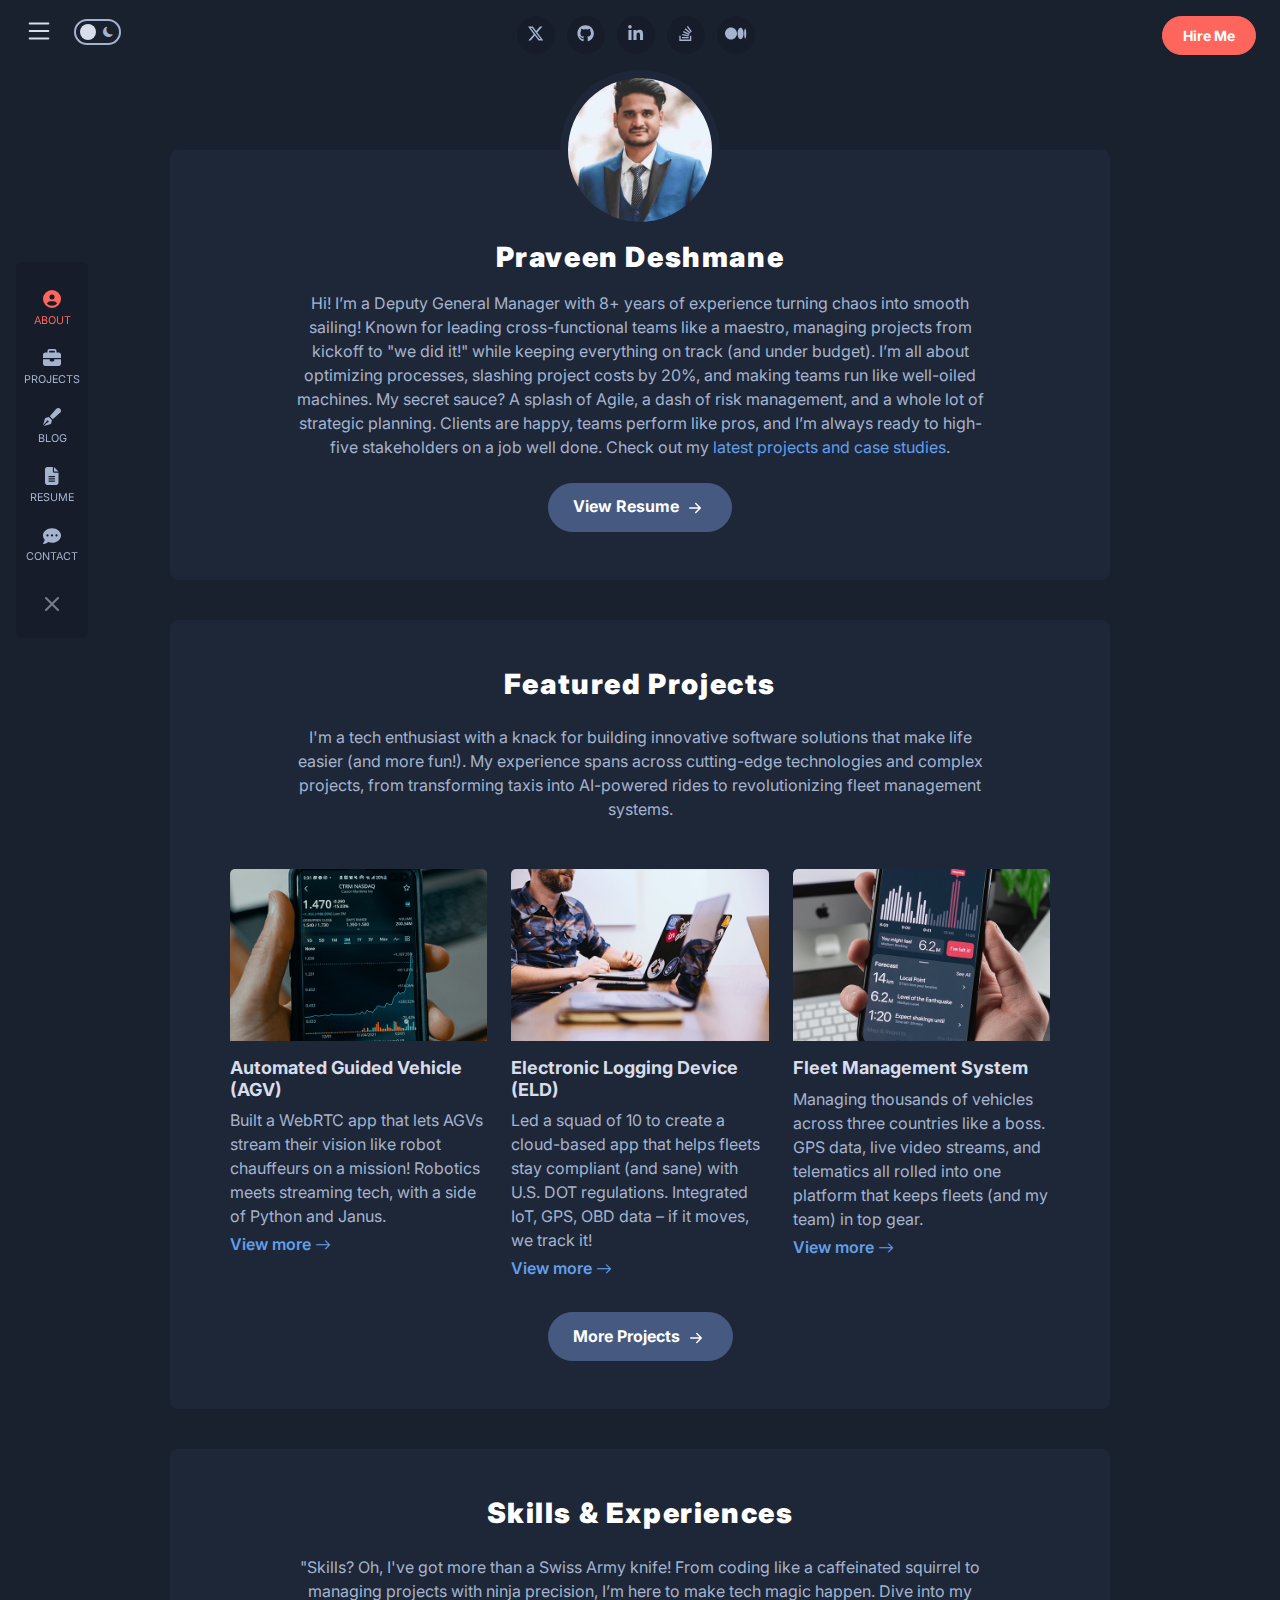
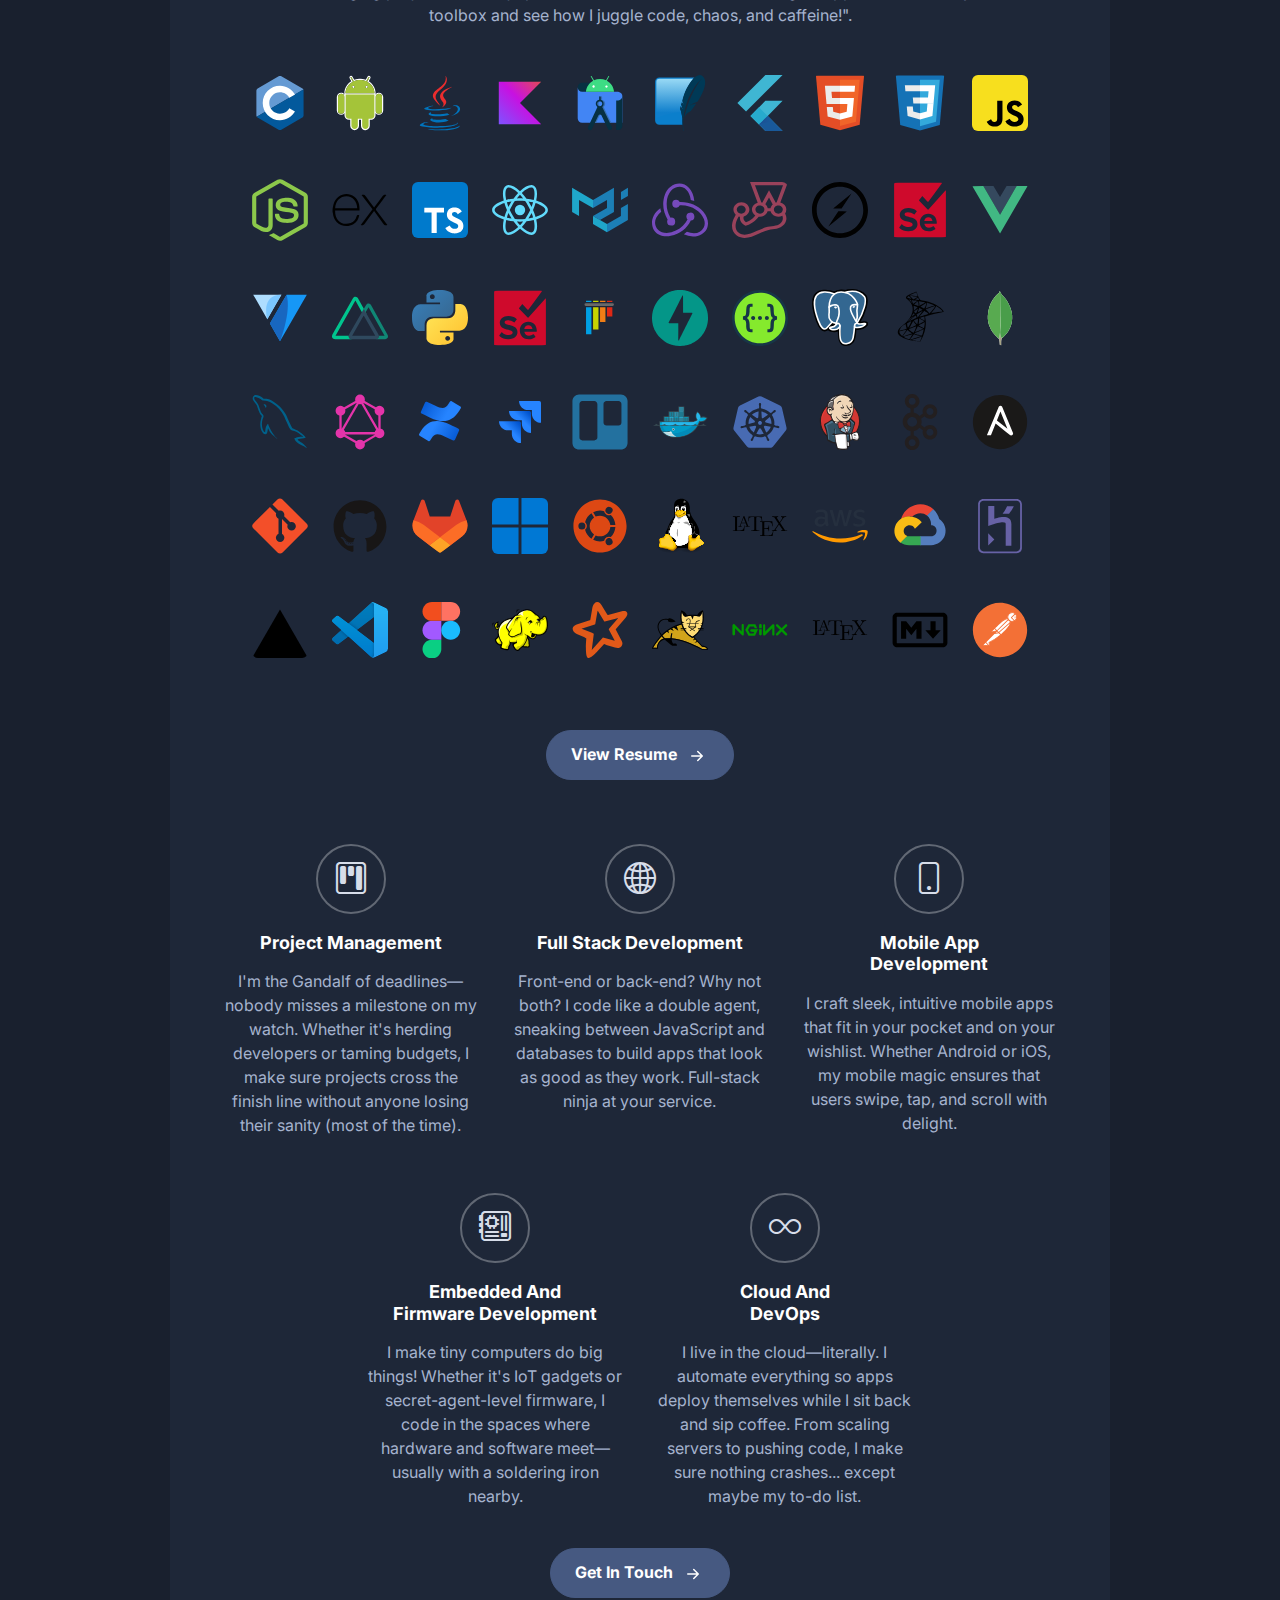
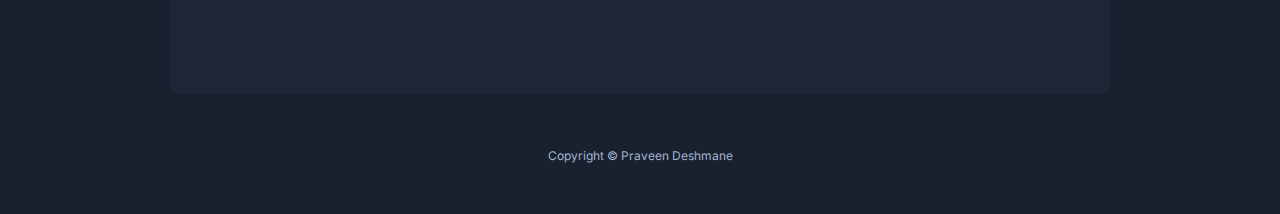
==== index.html @ 6f6c0b1a "Initial portfolio commit" ====
<!DOCTYPE html>
<html lang="en"> 
<head>
	<title>Profolio - Praveen Deshmane</title>
	
	<!-- Meta -->
	<meta charset="utf-8">
	<meta http-equiv="X-UA-Compatible" content="IE=edge">
	<meta name="viewport" content="width=device-width, initial-scale=1.0">
	<meta name="description" content="Profolio Praveen Deshmane">
	<meta name="author" content="Praveen Deshmane">    
	<link rel="shortcut icon" href="favicon.ico"> 
	
	<!-- Google Fonts -->	
	<link rel="preconnect" href="https://fonts.googleapis.com"><link rel="preconnect" href="https://fonts.gstatic.com" crossorigin>
	<link href="https://fonts.googleapis.com/css2?family=Inter:wght@300;400;500;600;700;800;900&display=swap" rel="stylesheet">
	
	<!-- Bootstrpa Icons -->
	<link rel="stylesheet" href="https://cdn.jsdelivr.net/npm/bootstrap-icons@1.10.3/font/bootstrap-icons.css">
	
	<!-- FontAwesome JS -->
    <script defer src="assets/fontawesome/js/all.js"></script>
    
    <!-- Plugin CSS -->
    <link rel="stylesheet" href="assets/plugins/tiny-slider/tiny-slider.css">

	<!-- Theme CSS -->  
	<link id="theme-style" rel="stylesheet" href="assets/css/theme-1.css">

</head> 


<body>
	
	<div class="container-fluid">

			<div class="side-panel position-relative">
				 
				<nav class="navbar">
			        <div aria-labelledby="offcanvasNavbarLabel" class="offcanvas offcanvas-start show d-flex" id="offcanvasNavbar" data-bs-scroll="true" data-bs-backdrop="false" tabindex="-1">
			            <div class="offcanvas-body d-flex align-items-center ">
			                <ul class="main-nav navbar-nav text-center">
				                
								<li class="nav-item">
									<a class="nav-link active d-flex flex-column" href="index.html"><span class="icon-holder"><i class="fa-solid fa-circle-user"></i></span><span class="nav-text">About</span></a>
								</li>
								<li class="nav-item">
									<a class="nav-link d-flex flex-column" href="projects.html"><span class="icon-holder"><i class="fa-solid fa-briefcase"></i></span><span class="nav-text">Projects</span></a>
								</li>
								<li class="nav-item">
									<a class="nav-link d-flex flex-column" href="blog-home.html"><span class="icon-holder"><i class="fa-solid fa-pen-fancy"></i></span><span class="nav-text">Blog</span></a>
								</li>
								<li class="nav-item">
									<a class="nav-link d-flex flex-column" href="resume.html"><span class="icon-holder"><i class="fa-solid fa-file-lines"></i></span><span class="nav-text">Resume</span></a>
								</li>
								<li class="nav-item">
									<a class="nav-link d-flex flex-column" href="contact.html"><span class="icon-holder"><i class="fa-solid fa-comment-dots"></i></span><span class="nav-text">Contact</a>
								</li>
								<li class="nav-item nav-item-close">
				                    <button aria-label="Close" class="btn-close" data-bs-dismiss="offcanvas" type="button"><i class="bi bi-x"></i></button>
				                </li>
							</ul>
			            </div>
			        </div>
				  
				</nav>
			</div><!--//side-panel-->
			
			<div class="main-content-wrapper">
				<div class="container-fluid">
					<div class="top-bar text-center position-relative">
						<div class="top-bar-inner">
							
							<a class="menu-toggler" data-bs-toggle="offcanvas" href="#offcanvasNavbar" role="button" aria-controls="offcanvasNavbar">
								 <svg xmlns="http://www.w3.org/2000/svg" width="30" height="30" fill="currentColor" class="bi bi-list" viewBox="0 0 16 16">
								  <path fill-rule="evenodd" d="M2.5 12a.5.5 0 0 1 .5-.5h10a.5.5 0 0 1 0 1H3a.5.5 0 0 1-.5-.5zm0-4a.5.5 0 0 1 .5-.5h10a.5.5 0 0 1 0 1H3a.5.5 0 0 1-.5-.5zm0-4a.5.5 0 0 1 .5-.5h10a.5.5 0 0 1 0 1H3a.5.5 0 0 1-.5-.5z"/>
								</svg>
					        </a>
					        
					        <div class="mode-toggle text-center">
							    
							    <input class="toggle" id="darkmode" type="checkbox">
							    <label class="toggle-btn mx-auto mb-0" for="darkmode">
							        <span class="day-icon toggle-icon"> <i class="bi bi-sun-fill"></i></span>
							        <span class="night-icon toggle-icon"><i class="bi bi-moon-fill"></i></span>
							        
							    </label>
							    
							</div><!--//mode-toggle-->
							
							<a class="btn btn-primary top-bar-cta" href="contact.html">Hire Me</a>
					
							<ul class="social-list list-inline mx-auto d-none d-lg-block">
								<li class="list-inline-item me-0 me-md-1 me-lg-2"><a href="#"><i class="fa-brands fa-x-twitter fa-fw"></i></a></li>
								<li class="list-inline-item me-0 me-md-1 me-lg-2"><a href="https://github.com/praveendeshmane"><i class="fa-brands fa-github fa-fw"></i></a></li>

								
								<li class="list-inline-item me-0 me-md-1 me-lg-2"><a href="https://github.com/praveendeshmane"><i class="fa-brands fa-linkedin-in fa-fw"></i></a></li>
								

								<li class="list-inline-item me-0 me-md-1 me-lg-2"><a href="https://stackoverflow.com/users/1564677/praveen-deshmane"><i class="fa-brands fa-stack-overflow fa-fw"></i></a></li>
								

								<li class="list-inline-item me-0 me-md-1 me-lg-2"><a href="https://medium.com/@PraveenDeshmane"><i class="fa-brands fa-medium fa-fw"></i></a></li>				

							</ul><!--//social-list-->
							
						</div><!--//top-bar-inner-->
						
					</div><!--//top-bar-->
			
					<section class="page-intro-section section has-profile-image mx-auto">
					
						<div class="profile-holder text-center">
							<img class="profile-pic rounded-circle" src="assets/images/profile.png" alt="image">
						</div><!--//profile-holder-->
						<div class="intro-holder">
							<h2 class="intro-name text-center mb-3">Praveen Deshmane</h2>
							<div class="profile-intro text-md-center limit-max-width mx-auto">
							    <p>
									Hi! I’m a Deputy General Manager with 8+ years of experience turning chaos into smooth sailing! Known for leading cross-functional teams like a maestro, managing projects from kickoff to "we did it!" while keeping everything on track (and under budget). I’m all about optimizing processes, slashing project costs by 20%, and making teams run like well-oiled machines. My secret sauce? A splash of Agile, a dash of risk management, and a whole lot of strategic planning. Clients are happy, teams perform like pros, and I’m always ready to high-five stakeholders on a job well done.
									Check out my <a href="projects.html">latest projects and case studies</a>.
								</p>   
							</div>
						</div><!--//intro-holder-->
						
						<div class="section-cta text-center mt-4">
							<a class="btn btn-secondary theme-btn-cta" href="resume.html">View Resume<svg xmlns="http://www.w3.org/2000/svg" width="24" height="24" fill="currentColor" class="bi bi-arrow-right-short" viewBox="0 0 16 16">
  <path fill-rule="evenodd" d="M4 8a.5.5 0 0 1 .5-.5h5.793L8.146 5.354a.5.5 0 1 1 .708-.708l3 3a.5.5 0 0 1 0 .708l-3 3a.5.5 0 0 1-.708-.708L10.293 8.5H4.5A.5.5 0 0 1 4 8z"/>
</svg></a>
						</div><!--//section-cta-->
						
					</section><!--//page-intro-section-->
					
					<section class="featured-projects-section section mx-auto">
						<h3 class="section-heading mb-4">Featured Projects</h3>
						<div class="section-intro mb-5 limit-max-width mx-auto text-md-center">I'm a tech enthusiast with a knack for building innovative software solutions that make life easier (and more fun!). My experience spans across cutting-edge technologies and complex projects, from transforming taxis into AI-powered rides to revolutionizing fleet management systems.</div>
						<div class="featured-project-list container">
						    <div class="row justify-content-center gy-4">
							    <div class="col-12 col-md-6 col-lg-4">
								    <div class="card">
									    <img src="assets/images/projects/project-thumb-1.png" class="card-img-top" alt="image">
									    <div class="card-body px-0">
										    <h5 class="card-title"><a href="case-study.html">Automated Guided Vehicle (AGV)</a></h5>
									        <p class="card-text mb-1">Built a WebRTC app that lets AGVs stream their vision like robot chauffeurs on a mission! Robotics meets streaming tech, with a side of Python and Janus.</p>
									        <div><a class="card-link more-link" href="case-study.html">View more <span class="link-arrow"><i class="bi bi-arrow-right"></i></span></a></div>
									    </div>
									</div><!--//card-->
							    </div><!--//col-->
							    <div class="col-12 col-md-6 col-lg-4">
								    <div class="card">
									    <img src="assets/images/projects/project-thumb-6.png" class="card-img-top" alt="image">
									    <div class="card-body px-0">
										    <h5 class="card-title"><a href="case-study.html">Electronic Logging Device (ELD)</a></h5>
									        <p class="card-text mb-1">Led a squad of 10 to create a cloud-based app that helps fleets stay compliant (and sane) with U.S. DOT regulations. Integrated IoT, GPS, OBD data – if it moves, we track it!</p>
									        <div><a class="card-link more-link" href="case-study.html">View more <span class="link-arrow"><i class="bi bi-arrow-right"></i></span></a></div>
									    </div>
									</div><!--//card-->
							    </div><!--//col-->
							    <div class="col-12 col-md-6 col-lg-4">
								    <div class="card">
									    <img src="assets/images/projects/project-thumb-4.png" class="card-img-top" alt="image">
									    <div class="card-body px-0">
										    <h5 class="card-title"><a href="case-study.html">Fleet Management System</a></h5>
									        <p class="card-text mb-1">Managing thousands of vehicles across three countries like a boss. GPS data, live video streams, and telematics all rolled into one platform that keeps fleets (and my team) in top gear.</p>
									        <div><a class="card-link more-link" href="case-study.html">View more <span class="link-arrow"><i class="bi bi-arrow-right"></i></span></a></div>
 
									    </div>
									</div><!--//card-->
							    </div><!--//col-->
							    
						    </div><!--//row-->
						    <div class="section-cta text-center mt-3">
								<a class="btn btn-secondary theme-btn-cta" href="projects.html">More Projects<svg xmlns="http://www.w3.org/2000/svg" width="24" height="24" fill="currentColor" class="bi bi-arrow-right-short" viewBox="0 0 16 16">
	  <path fill-rule="evenodd" d="M4 8a.5.5 0 0 1 .5-.5h5.793L8.146 5.354a.5.5 0 1 1 .708-.708l3 3a.5.5 0 0 1 0 .708l-3 3a.5.5 0 0 1-.708-.708L10.293 8.5H4.5A.5.5 0 0 1 4 8z"/>
	</svg></a>
							</div><!--//section-cta-->
						</div><!--//project-list-->
							
					</section><!--//projects-section-->
					
				<!--	<section class="testimonials-section section py-5 mx-auto">
						<div class="container">
							<h3 class="mb-4 text-center section-heading">Clients I Worked With</h3>
							
							<div class="client-logo-list row d-flex justify-content-center align-items-stretch py-4 gx-2 gx-lg-3">
							    <div class="logo-item col-4 col-md-3 col-lg-auto mb-3"><div class="logo-holder"><img class="logo-image" src="assets/images/clients/client-logo-1.svg"></div></div>
							    <div class="logo-item col-4 col-md-3 col-lg-auto mb-3"><div class="logo-holder"><img class="logo-image" src="assets/images/clients/client-logo-2.svg"></div></div>
							    <div class="logo-item col-4 col-md-3 col-lg-auto mb-3"><div class="logo-holder"><img class="logo-image" src="assets/images/clients/client-logo-3.svg"></div></div>
							    <div class="logo-item col-4 col-md-3 col-lg-auto mb-3"><div class="logo-holder"><img class="logo-image" src="assets/images/clients/client-logo-4.svg"></div></div>
							    <div class="logo-item col-4 col-md-3 col-lg-auto mb-3"><div class="logo-holder"><img class="logo-image" src="assets/images/clients/client-logo-5.svg"></div></div>
							    <div class="logo-item col-4 col-md-3 col-lg-auto mb-3"><div class="logo-holder"><img class="logo-image" src="assets/images/clients/client-logo-6.svg"></div></div>
							    <div class="logo-item col-4 col-md-3 col-lg-auto mb-3"><div class="logo-holder"><img class="logo-image" src="assets/images/clients/client-logo-7.svg"></div></div>
							    <div class="logo-item col-4 col-md-3 col-lg-auto mb-3"><div class="logo-holder"><img class="logo-image" src="assets/images/clients/client-logo-8.svg"></div></div>
							    <div class="logo-item col-4 col-md-3 col-lg-auto mb-3"><div class="logo-holder"><img class="logo-image" src="assets/images/clients/client-logo-9.svg"></div></div>
							    <div class="logo-item col-4 col-md-3 col-lg-auto mb-3"><div class="logo-holder"><img class="logo-image" src="assets/images/clients/client-logo-10.svg"></div></div>
							</div>

							<div class="slider-container text-center px-md-4 px-lg-5">
								
								<div class="testimonials-slider tiny-slider">
									<div class="item">
										<div class="item-inner position-relative">    
											<div class="quote-holder">
												<i class="quote-icon fa-solid fa-quote-left"></i>
												<i class="quote-icon fa-solid fa-quote-right"></i>
												<blockquote class="quote-content px-3 px-lg-5 mb-3 text-start">
													You can list client testimonials here. Lorem ipsum dolor sit amet, consectetur adipiscing elit. Donec at erat vel quam cursus sagittis. <span class="quote-highlight">Highlighted text example etiam volutpat ornare quam</span> at cursus mi tristique sit amet.
												</blockquote>
											</div><!--//quote-holder-->
										<!--<div class="source-holder ps-3 ps-lg-5 text-start">
												<div class="source-meta">
													<div class="name">Sam Doe, Lead Developer at Stripe</div>
													
												</div>
											</div><!--//source-holder-->
										</div><!--//item-inner-->
									</div><!--//item-->
									<!--<div class="item">
										<div class="item-inner">    
											<div class="quote-holder">
												<i class="quote-icon fa-solid fa-quote-left"></i>
												<i class="quote-icon fa-solid fa-quote-right"></i>
												<blockquote class="quote-content px-3 px-lg-5 mb-3 text-start">
													<i class="quote-icon fa-solid fa-quote-left"></i>
													Lorem ipsum dolor sit amet, consectetur adipiscing elit. Donec at erat vel quam cursus sagittis.  <span class="quote-highlight">Lorem ipsum dolor sit amet, consectetur adipiscing elit</span>. In egestas est at lorem lacinia malesuada vel at arcu. 
												</blockquote>
											</div><!--//quote-holder-->
											<!--<div class="source-holder ps-3 ps-lg-5 text-start">
												<div class="source-meta">
													<div class="name">Sarah Doe, Project Manager at Revlout</div>
												</div>
											</div><!--//source-holder-->
										<!--</div><!--//item-inner-->
									<!--</div><!--//item-->
									<!--<div class="item">
										<div class="item-inner">    
											<div class="quote-holder text-start text-md-center">
												<i class="quote-icon fa-solid fa-quote-left"></i>
												<i class="quote-icon fa-solid fa-quote-right"></i>
												<blockquote class="quote-content px-3 px-lg-5 mb-3 text-start">
													<i class="quote-icon fa-solid fa-quote-left"></i>
													Excellent lorem ipsum dolor sit amet, consectetur adipiscing elit. Donec at erat vel quam cursus sagittis. Curabitur vestibulum mollis leo, sed ultricies felis egestas ac. <span class="quote-highlight">Etiam volutpat ornare quam</span>.
												</blockquote>
											</div><!--//quote-holder-->
											<!--<div class="source-holder ps-3 ps-lg-5 text-start">
												<div class="source-meta">
													<div class="name">James Doe, Tech Lead at Coinbase</div>
												</div>
											</div><!--//source-holder-->
										<!--</div><!--//item-inner-->
									<!--</div><!--//item-->
								
								<!--</div><!--//testimonials-slider-->
								<!--<div class="slider-custom-controls d-none d-md-block">
									<div class="prev" data-controls="prev">
										<i class="fas fa-chevron-left"></i>
									</div>
									<div class="next" data-controls="next">
										<i class="fas fa-chevron-right"></i>         
									</div>
								</div><!--//slider-custom-controls-->
							<!--</div><!--//slider-container-->
							
							<!--<div class="section-cta text-center mt-5">
								<a class="btn btn-secondary theme-btn-cta" href="contact.html">Get In Touch <svg xmlns="http://www.w3.org/2000/svg" width="24" height="24" fill="currentColor" class="bi bi-arrow-right-short" viewBox="0 0 16 16">
	  <path fill-rule="evenodd" d="M4 8a.5.5 0 0 1 .5-.5h5.793L8.146 5.354a.5.5 0 1 1 .708-.708l3 3a.5.5 0 0 1 0 .708l-3 3a.5.5 0 0 1-.708-.708L10.293 8.5H4.5A.5.5 0 0 1 4 8z"/>
	</svg></a>
							</div><!--//section-cta-->
						<!--</div><!--//container-->
					<!--</section><!--//testiomonials-section--> 
					
					<section class="skills-section section mx-auto mb-0">
						<h3 class="section-heading mb-4">Skills &amp; Experiences</h3>
						<div class="section-intro mb-5 limit-max-width text-md-center">
							"Skills? Oh, I've got more than a Swiss Army knife! From coding like a caffeinated squirrel to managing projects with ninja precision, I’m here to make tech magic happen. Dive into my toolbox and see how I juggle code, chaos, and caffeine!".</a>
						</div><!--//section-intro-->
						<div class="row tech-list justify-content-center align-items-center">
							<div class="icon-item col-4 col-md-3 col-lg-2 mb-3 mb-lg-5"><img class="rounded" src="assets/images/tech-icons/c.svg" alt=""></div>
						
							<div class="icon-item col-4 col-md-3 col-lg-2 mb-3 mb-lg-5"><img class="rounded" src="assets/images/tech-icons/android.svg" alt=""></div>
							<div class="icon-item col-4 col-md-3 col-lg-2 mb-3 mb-lg-5"><img class="rounded" src="assets/images/tech-icons/java.svg" alt=""></div>
							<div class="icon-item col-4 col-md-3 col-lg-2 mb-3 mb-lg-5"><img class="rounded" src="assets/images/tech-icons/kotlin.svg" alt=""></div>
						
							<div class="icon-item col-4 col-md-3 col-lg-2 mb-3 mb-lg-5"><img class="rounded" src="assets/images/tech-icons/android_studio.svg" alt=""></div>
							<div class="icon-item col-4 col-md-3 col-lg-2 mb-3 mb-lg-5"><img class="rounded" src="assets/images/tech-icons/sqlite.svg" alt=""></div>
							<div class="icon-item col-4 col-md-3 col-lg-2 mb-3 mb-lg-5"><img class="rounded" src="assets/images/tech-icons/flutter.svg" alt=""></div>
							
							<div class="icon-item col-4 col-md-3 col-lg-2 mb-3 mb-lg-5"><img class="rounded" src="assets/images/tech-icons/html5.svg" alt=""></div>
							<div class="icon-item col-4 col-md-3 col-lg-2 mb-3 mb-lg-5"><img class="rounded" src="assets/images/tech-icons/css3.svg" alt=""></div>
							<div class="icon-item col-4 col-md-3 col-lg-2 mb-3 mb-lg-5"><img class="rounded" src="assets/images/tech-icons/javascript.svg" alt=""></div>
							<div class="icon-item col-4 col-md-3 col-lg-2 mb-3 mb-lg-5"><img class="rounded" src="assets/images/tech-icons/nodejs.svg" alt=""></div>
							<div class="icon-item col-4 col-md-3 col-lg-2 mb-3 mb-lg-5"><img class="rounded" src="assets/images/tech-icons/express.svg" alt=""></div>
						
							<div class="icon-item col-4 col-md-3 col-lg-2 mb-3 mb-lg-5"><img class="rounded" src="assets/images/tech-icons/typescript.svg" alt=""></div>
							<div class="icon-item col-4 col-md-3 col-lg-2 mb-3 mb-lg-5"><img class="rounded" src="assets/images/tech-icons/react.svg" alt=""></div>
							<div class="icon-item col-4 col-md-3 col-lg-2 mb-3 mb-lg-5"><img class="rounded" src="assets/images/tech-icons/mui.svg" alt=""></div>
							<div class="icon-item col-4 col-md-3 col-lg-2 mb-3 mb-lg-5"><img class="rounded" src="assets/images/tech-icons/redux.svg" alt=""></div>
							<div class="icon-item col-4 col-md-3 col-lg-2 mb-3 mb-lg-5"><img class="rounded" src="assets/images/tech-icons/jest.svg" alt=""></div>
							<div class="icon-item col-4 col-md-3 col-lg-2 mb-3 mb-lg-5"><img class="rounded" src="assets/images/tech-icons/socket.io.svg" alt=""></div>
							<div class="icon-item col-4 col-md-3 col-lg-2 mb-3 mb-lg-5"><img class="rounded" src="assets/images/tech-icons/selenium.svg" alt=""></div>
						
							<div class="icon-item col-4 col-md-3 col-lg-2 mb-3 mb-lg-5"><img class="rounded" src="assets/images/tech-icons/vue.svg" alt=""></div>
							<div class="icon-item col-4 col-md-3 col-lg-2 mb-3 mb-lg-5"><img class="rounded" src="assets/images/tech-icons/veutify.svg" alt=""></div>
							<div class="icon-item col-4 col-md-3 col-lg-2 mb-3 mb-lg-5"><img class="rounded" src="assets/images/tech-icons/nuxtjs.svg" alt=""></div>

							<!-- <div class="clearfix"></div> -->
							<div class="icon-item col-4 col-md-3 col-lg-2 mb-3 mb-lg-5"><img class="rounded" src="assets/images/tech-icons/python.svg" alt=""></div>
							<div class="icon-item col-4 col-md-3 col-lg-2 mb-3 mb-lg-5"><img class="rounded" src="assets/images/tech-icons/selenium.svg" alt=""></div>
							<div class="icon-item col-4 col-md-3 col-lg-2 mb-3 mb-lg-5"><img class="rounded" src="assets/images/tech-icons/pytest.svg" alt=""></div>
							<div class="icon-item col-4 col-md-3 col-lg-2 mb-3 mb-lg-5"><img class="rounded" src="assets/images/tech-icons/fastapi.svg" alt=""></div>
							<div class="icon-item col-4 col-md-3 col-lg-2 mb-3 mb-lg-5"><img class="rounded" src="assets/images/tech-icons/swagger.svg" alt=""></div>
							
							
							<div class="icon-item col-4 col-md-3 col-lg-2 mb-3 mb-lg-5"><img class="rounded" src="assets/images/tech-icons/postgresql.svg" alt=""></div>
							<div class="icon-item col-4 col-md-3 col-lg-2 mb-3 mb-lg-5"><img class="rounded" src="assets/images/tech-icons/mssql.svg" alt=""></div>
							<div class="icon-item col-4 col-md-3 col-lg-2 mb-3 mb-lg-5"><img class="rounded" src="assets/images/tech-icons/mongodb.svg" alt=""></div>
							<div class="icon-item col-4 col-md-3 col-lg-2 mb-3 mb-lg-5"><img class="rounded" src="assets/images/tech-icons/mysql.svg" alt=""></div>
							<div class="icon-item col-4 col-md-3 col-lg-2 mb-3 mb-lg-5"><img class="rounded" src="assets/images/tech-icons/graphql.svg" alt=""></div>

							<div class="icon-item col-4 col-md-3 col-lg-2 mb-3 mb-lg-5"><img class="rounded" src="assets/images/tech-icons/confluence.svg" alt=""></div>
							<div class="icon-item col-4 col-md-3 col-lg-2 mb-3 mb-lg-5"><img class="rounded" src="assets/images/tech-icons/jira.svg" alt=""></div>
							<div class="icon-item col-4 col-md-3 col-lg-2 mb-3 mb-lg-5"><img class="rounded" src="assets/images/tech-icons/trello.svg" alt=""></div>
						
							<div class="icon-item col-4 col-md-3 col-lg-2 mb-3 mb-lg-5"><img class="rounded" src="assets/images/tech-icons/docker.svg" alt=""></div>
							<div class="icon-item col-4 col-md-3 col-lg-2 mb-3 mb-lg-5"><img class="rounded" src="assets/images/tech-icons/kubernetes.svg" alt=""></div>
							<div class="icon-item col-4 col-md-3 col-lg-2 mb-3 mb-lg-5"><img class="rounded" src="assets/images/tech-icons/jenkins.svg" alt=""></div>
							<div class="icon-item col-4 col-md-3 col-lg-2 mb-3 mb-lg-5"><img class="rounded" src="assets/images/tech-icons/kafka.svg" alt=""></div>
							<div class="icon-item col-4 col-md-3 col-lg-2 mb-3 mb-lg-5"><img class="rounded" src="assets/images/tech-icons/ansible.svg" alt=""></div>
						
						
							<div class="icon-item col-4 col-md-3 col-lg-2 mb-3 mb-lg-5"><img class="rounded" src="assets/images/tech-icons/git.svg" alt=""></div>
							<div class="icon-item col-4 col-md-3 col-lg-2 mb-3 mb-lg-5"><img class="rounded" src="assets/images/tech-icons/github.svg" alt=""></div>
							<div class="icon-item col-4 col-md-3 col-lg-2 mb-3 mb-lg-5"><img class="rounded" src="assets/images/tech-icons/gitlab.svg" alt=""></div>
							<div class="icon-item col-4 col-md-3 col-lg-2 mb-3 mb-lg-5"><img class="rounded" src="assets/images/tech-icons/windows11.svg" alt=""></div>
							<div class="icon-item col-4 col-md-3 col-lg-2 mb-3 mb-lg-5"><img class="rounded" src="assets/images/tech-icons/ubuntu.svg" alt=""></div>
							<div class="icon-item col-4 col-md-3 col-lg-2 mb-3 mb-lg-5"><img class="rounded" src="assets/images/tech-icons/linux.svg" alt=""></div>
							<div class="icon-item col-4 col-md-3 col-lg-2 mb-3 mb-lg-5"><img class="rounded" src="assets/images/tech-icons/latex.svg" alt=""></div>
							<div class="icon-item col-4 col-md-3 col-lg-2 mb-3 mb-lg-5"><img class="rounded" src="assets/images/tech-icons/aws.svg" alt=""></div>
							<div class="icon-item col-4 col-md-3 col-lg-2 mb-3 mb-lg-5"><img class="rounded" src="assets/images/tech-icons/google_cloud.svg" alt=""></div>
							<div class="icon-item col-4 col-md-3 col-lg-2 mb-3 mb-lg-5"><img class="rounded" src="assets/images/tech-icons/heroku.svg" alt=""></div>
							<div class="icon-item col-4 col-md-3 col-lg-2 mb-3 mb-lg-5"><img class="rounded" src="assets/images/tech-icons/vercel.svg" alt=""></div>
							<div class="icon-item col-4 col-md-3 col-lg-2 mb-3 mb-lg-5"><img class="rounded" src="assets/images/tech-icons/vscode.svg" alt=""></div>
							<div class="icon-item col-4 col-md-3 col-lg-2 mb-3 mb-lg-5"><img class="rounded" src="assets/images/tech-icons/figma.svg" alt=""></div>
							<div class="icon-item col-4 col-md-3 col-lg-2 mb-3 mb-lg-5"><img class="rounded" src="assets/images/tech-icons/hadoop.svg" alt=""></div>
							<div class="icon-item col-4 col-md-3 col-lg-2 mb-3 mb-lg-5"><img class="rounded" src="assets/images/tech-icons/spark.svg" alt=""></div>
						
							<div class="icon-item col-4 col-md-3 col-lg-2 mb-3 mb-lg-5"><img class="rounded" src="assets/images/tech-icons/tomcat.svg" alt=""></div>
							<div class="icon-item col-4 col-md-3 col-lg-2 mb-3 mb-lg-5"><img class="rounded" src="assets/images/tech-icons/nginx.svg" alt=""></div>
							<div class="icon-item col-4 col-md-3 col-lg-2 mb-3 mb-lg-5"><img class="rounded" src="assets/images/tech-icons/latex.svg" alt=""></div>
							<div class="icon-item col-4 col-md-3 col-lg-2 mb-3 mb-lg-5"><img class="rounded" src="assets/images/tech-icons/markdown.svg" alt=""></div>
							<div class="icon-item col-4 col-md-3 col-lg-2 mb-3 mb-lg-5"><img class="rounded" src="assets/images/tech-icons/postman.svg" alt=""></div>
							
						
						</div><!--//tech-list-->
						<div class="section-cta text-center mt-4">
							<a class="btn btn-secondary theme-btn-cta" href="resume.html">View Resume <svg xmlns="http://www.w3.org/2000/svg" width="24" height="24" fill="currentColor" class="bi bi-arrow-right-short" viewBox="0 0 16 16">
  <path fill-rule="evenodd" d="M4 8a.5.5 0 0 1 .5-.5h5.793L8.146 5.354a.5.5 0 1 1 .708-.708l3 3a.5.5 0 0 1 0 .708l-3 3a.5.5 0 0 1-.708-.708L10.293 8.5H4.5A.5.5 0 0 1 4 8z"/>
</svg></a>
						</div><!--//section-cta-->
						
						<div class="skill-blocks py-5 row justify-content-center">
							<div class="item col-md-6 col-lg-4 text-md-center">
								<div class="item-icon-holder  mx-md-auto"><i class="item-icon bi bi-kanban"></i></div>
								<h3 class="item-title mb-3">Project Management</h3>
								<div class="item-desc">
									I'm the Gandalf of deadlines—nobody misses a milestone on my watch. Whether it's herding developers or taming budgets, I make sure projects cross the finish line without anyone losing their sanity (most of the time).
								</div><!--//item-desc-->
							</div><!--//item-->
							<div class="item col-md-6 col-lg-4 text-md-center">
								<div class="item-icon-holder mx-md-auto"><i class="item-icon bi bi-globe2"></i></div>
								<h3 class="item-title mb-3">Full Stack Development</h3>
								<div class="item-desc">
									Front-end or back-end? Why not both? I code like a double agent, sneaking between JavaScript and databases to build apps that look as good as they work. Full-stack ninja at your service.
								</div><!--//item-desc-->
							</div><!--//item-->
							<div class="item col-md-6 col-lg-4 text-md-center">
								<div class="item-icon-holder  mx-md-auto"><i class="item-icon bi bi-phone"></i></div>
								<h3 class="item-title mb-3">Mobile App <br>Development</h3>
								<div class="item-desc">
									I craft sleek, intuitive mobile apps that fit in your pocket and on your wishlist. Whether Android or iOS, my mobile magic ensures that users swipe, tap, and scroll with delight. 
								</div><!--//item-desc-->
							</div><!--//item-->
							<div class="item col-md-6 col-lg-4 text-md-center">
								<div class="item-icon-holder  mx-md-auto"><i class="item-icon bi bi-motherboard"></i></div>
								<h3 class="item-title mb-3">Embedded And <br> Firmware Development</h3>
								<div class="item-desc">
									I make tiny computers do big things! Whether it's IoT gadgets or secret-agent-level firmware, I code in the spaces where hardware and software meet—usually with a soldering iron nearby.
								</div><!--//item-desc-->
							</div><!--//item-->
							<div class="item col-md-6 col-lg-4 text-md-center">
								<div class="item-icon-holder  mx-md-auto"><i class="item-icon bi bi-infinity"></i></div>
								<h3 class="item-title mb-3">Cloud And<br> DevOps</h3>
								<div class="item-desc">
									I live in the cloud—literally. I automate everything so apps deploy themselves while I sit back and sip coffee. From scaling servers to pushing code, I make sure nothing crashes... except maybe my to-do list.
							</div><!--//item-->
							
						</div><!--//skill-blocks-->
						<div class="section-cta text-center">
							<a class="btn btn-secondary theme-btn-cta" href="contact.html">Get In Touch <svg xmlns="http://www.w3.org/2000/svg" width="24" height="24" fill="currentColor" class="bi bi-arrow-right-short" viewBox="0 0 16 16">
  <path fill-rule="evenodd" d="M4 8a.5.5 0 0 1 .5-.5h5.793L8.146 5.354a.5.5 0 1 1 .708-.708l3 3a.5.5 0 0 1 0 .708l-3 3a.5.5 0 0 1-.708-.708L10.293 8.5H4.5A.5.5 0 0 1 4 8z"/>
</svg></a>
						</div><!--//section-cta-->
					</section><!--//skills-section-->
					
				</div>
			</div><!--//main-content-wrapper-->
		
		
		</div><!--//row-->
	
	</div><!--//container-->
	
	<footer class="footer text-center py-5">
		<small class="copyright"> Copyright &copy; <a href="https://themes.3rdwavemedia.com/" target="_blank">Praveen Deshmane</a></small>
	</footer>
	
	<!-- *****CONFIGURE STYLE (REMOVE ON YOUR PRODUCTION SITE)****** -->  
	<div id="config-panel" class="config-panel config-panel-hide d-none d-lg-block">
		<div class="panel-inner">
			<a id="config-trigger" class="config-trigger text-center" href="#"><i class="fas fa-cog mx-auto" data-fa-transform="down-6" ></i></a>
			<h5 class="panel-title">Color Switcher</h5>
			<ul id="color-options" class="list-inline mb-0">
				<li class="theme-1 active list-inline-item"><a data-style="assets/css/theme-1.css" href="#"></a></li>
				<li class="theme-2  list-inline-item"><a data-style="assets/css/theme-2.css" href="#"></a></li>
				<li class="theme-3  list-inline-item"><a data-style="assets/css/theme-3.css" href="#"></a></li>
				<li class="theme-4  list-inline-item"><a data-style="assets/css/theme-4.css" href="#"></a></li>
				<li class="theme-5  list-inline-item"><a data-style="assets/css/theme-5.css" href="#"></a></li>
				<li class="theme-6  list-inline-item"><a data-style="assets/css/theme-6.css" href="#"></a></li>
				<li class="theme-7  list-inline-item"><a data-style="assets/css/theme-7.css" href="#"></a></li>
				<li class="theme-8  list-inline-item"><a data-style="assets/css/theme-8.css" href="#"></a></li>
			</ul>
			<a id="config-close" class="close" href="#"><i class="bi bi-x-circle-fill"></i></a>
		</div><!--//panel-inner-->
	</div><!--//configure-panel-->
	
	
	<!-- Javascript -->
	<script src="assets/plugins/popper.min.js"></script> 
	<script src="assets/plugins/bootstrap/js/bootstrap.min.js"></script>
	
	<!-- Page Specific JS -->
	<script src="assets/plugins/tiny-slider/min/tiny-slider.js"></script> 
	<script src="assets/js/tinyslider-custom.js"></script> 
	
	<!-- Dark/Light Mode Toggle  -->
	
	<script src="assets/plugins/js-cookie.min.js"></script>
	<script src="assets/js/mode-toggle.js"></script>   
	
	
	<!-- Style Switcher (REMOVE ON YOUR PRODUCTION SITE) -->
	<script src="assets/js/demo/style-switcher.js"></script>

	
</body>
---- assets/plugins/tiny-slider/tiny-slider.css ----
.tns-outer{padding:0 !important}.tns-outer [hidden]{display:none !important}.tns-outer [aria-controls],.tns-outer [data-action]{cursor:pointer}.tns-slider{-webkit-transition:all 0s;-moz-transition:all 0s;transition:all 0s}.tns-slider>.tns-item{-webkit-box-sizing:border-box;-moz-box-sizing:border-box;box-sizing:border-box}.tns-horizontal.tns-subpixel{white-space:nowrap}.tns-horizontal.tns-subpixel>.tns-item{display:inline-block;vertical-align:top;white-space:normal}.tns-horizontal.tns-no-subpixel:after{content:'';display:table;clear:both}.tns-horizontal.tns-no-subpixel>.tns-item{float:left}.tns-horizontal.tns-carousel.tns-no-subpixel>.tns-item{margin-right:-100%}.tns-no-calc{position:relative;left:0}.tns-gallery{position:relative;left:0;min-height:1px}.tns-gallery>.tns-item{position:absolute;left:-100%;-webkit-transition:transform 0s, opacity 0s;-moz-transition:transform 0s, opacity 0s;transition:transform 0s, opacity 0s}.tns-gallery>.tns-slide-active{position:relative;left:auto !important}.tns-gallery>.tns-moving{-webkit-transition:all 0.25s;-moz-transition:all 0.25s;transition:all 0.25s}.tns-autowidth{display:inline-block}.tns-lazy-img{-webkit-transition:opacity 0.6s;-moz-transition:opacity 0.6s;transition:opacity 0.6s;opacity:0.6}.tns-lazy-img.tns-complete{opacity:1}.tns-ah{-webkit-transition:height 0s;-moz-transition:height 0s;transition:height 0s}.tns-ovh{overflow:hidden}.tns-visually-hidden{position:absolute;left:-10000em}.tns-transparent{opacity:0;visibility:hidden}.tns-fadeIn{opacity:1;filter:alpha(opacity=100);z-index:0}.tns-normal,.tns-fadeOut{opacity:0;filter:alpha(opacity=0);z-index:-1}.tns-vpfix{white-space:nowrap}.tns-vpfix>div,.tns-vpfix>li{display:inline-block}.tns-t-subp2{margin:0 auto;width:310px;position:relative;height:10px;overflow:hidden}.tns-t-ct{width:2333.3333333%;width:-webkit-calc(100% * 70 / 3);width:-moz-calc(100% * 70 / 3);width:calc(100% * 70 / 3);position:absolute;right:0}.tns-t-ct:after{content:'';display:table;clear:both}.tns-t-ct>div{width:1.4285714%;width:-webkit-calc(100% / 70);width:-moz-calc(100% / 70);width:calc(100% / 70);height:10px;float:left}

/*# sourceMappingURL=sourcemaps/tiny-slider.css.map */
---- assets/css/theme-1.css ----
@charset "UTF-8";
/*************************** Theme Colours****************************/
/*************************** Variables Section. *****************************/
/* Override BS5 sass color */
/*************************** Import Bootstrap  *****************************/
/*!
 * Bootstrap  v5.3.3 (https://getbootstrap.com/)
 * Copyright 2011-2024 The Bootstrap Authors
 * Licensed under MIT (https://github.com/twbs/bootstrap/blob/main/LICENSE)
 */
:root,
[data-bs-theme=light] {
  --bs-blue: #0d6efd;
  --bs-indigo: #6610f2;
  --bs-purple: #6f42c1;
  --bs-pink: #d63384;
  --bs-red: #dc3545;
  --bs-orange: #fd7e14;
  --bs-yellow: #ffc107;
  --bs-green: #198754;
  --bs-teal: #20c997;
  --bs-cyan: #0dcaf0;
  --bs-black: #000;
  --bs-white: #fff;
  --bs-gray: #6c757d;
  --bs-gray-dark: #343a40;
  --bs-gray-100: #f8f9fa;
  --bs-gray-200: #e9ecef;
  --bs-gray-300: #dee2e6;
  --bs-gray-400: #ced4da;
  --bs-gray-500: #adb5bd;
  --bs-gray-600: #6c757d;
  --bs-gray-700: #495057;
  --bs-gray-800: #343a40;
  --bs-gray-900: #212529;
  --bs-primary: #fe655c;
  --bs-secondary: #4f6591;
  --bs-success: #198754;
  --bs-info: #0dcaf0;
  --bs-warning: #ffc107;
  --bs-danger: #dc3545;
  --bs-light: #f8f9fa;
  --bs-dark: #212529;
  --bs-primary-rgb: 254, 101, 92;
  --bs-secondary-rgb: 79, 101, 145;
  --bs-success-rgb: 25, 135, 84;
  --bs-info-rgb: 13, 202, 240;
  --bs-warning-rgb: 255, 193, 7;
  --bs-danger-rgb: 220, 53, 69;
  --bs-light-rgb: 248, 249, 250;
  --bs-dark-rgb: 33, 37, 41;
  --bs-primary-text-emphasis: #662825;
  --bs-secondary-text-emphasis: #20283a;
  --bs-success-text-emphasis: #0a3622;
  --bs-info-text-emphasis: #055160;
  --bs-warning-text-emphasis: #664d03;
  --bs-danger-text-emphasis: #58151c;
  --bs-light-text-emphasis: #495057;
  --bs-dark-text-emphasis: #495057;
  --bs-primary-bg-subtle: #ffe0de;
  --bs-secondary-bg-subtle: #dce0e9;
  --bs-success-bg-subtle: #d1e7dd;
  --bs-info-bg-subtle: #cff4fc;
  --bs-warning-bg-subtle: #fff3cd;
  --bs-danger-bg-subtle: #f8d7da;
  --bs-light-bg-subtle: #fcfcfd;
  --bs-dark-bg-subtle: #ced4da;
  --bs-primary-border-subtle: #ffc1be;
  --bs-secondary-border-subtle: #b9c1d3;
  --bs-success-border-subtle: #a3cfbb;
  --bs-info-border-subtle: #9eeaf9;
  --bs-warning-border-subtle: #ffe69c;
  --bs-danger-border-subtle: #f1aeb5;
  --bs-light-border-subtle: #e9ecef;
  --bs-dark-border-subtle: #adb5bd;
  --bs-white-rgb: 255, 255, 255;
  --bs-black-rgb: 0, 0, 0;
  --bs-font-sans-serif: system-ui, -apple-system, "Segoe UI", Roboto, "Helvetica Neue", "Noto Sans", "Liberation Sans", Arial, sans-serif, "Apple Color Emoji", "Segoe UI Emoji", "Segoe UI Symbol", "Noto Color Emoji";
  --bs-font-monospace: SFMono-Regular, Menlo, Monaco, Consolas, "Liberation Mono", "Courier New", monospace;
  --bs-gradient: linear-gradient(180deg, rgba(255, 255, 255, 0.15), rgba(255, 255, 255, 0));
  --bs-body-font-family: var(--bs-font-sans-serif);
  --bs-body-font-size: 1rem;
  --bs-body-font-weight: 400;
  --bs-body-line-height: 1.5;
  --bs-body-color: #212529;
  --bs-body-color-rgb: 33, 37, 41;
  --bs-body-bg: #fff;
  --bs-body-bg-rgb: 255, 255, 255;
  --bs-emphasis-color: #000;
  --bs-emphasis-color-rgb: 0, 0, 0;
  --bs-secondary-color: rgba(33, 37, 41, 0.75);
  --bs-secondary-color-rgb: 33, 37, 41;
  --bs-secondary-bg: #e9ecef;
  --bs-secondary-bg-rgb: 233, 236, 239;
  --bs-tertiary-color: rgba(33, 37, 41, 0.5);
  --bs-tertiary-color-rgb: 33, 37, 41;
  --bs-tertiary-bg: #f8f9fa;
  --bs-tertiary-bg-rgb: 248, 249, 250;
  --bs-heading-color: inherit;
  --bs-link-color: #fe655c;
  --bs-link-color-rgb: 254, 101, 92;
  --bs-link-decoration: underline;
  --bs-link-hover-color: #cb514a;
  --bs-link-hover-color-rgb: 203, 81, 74;
  --bs-code-color: #d63384;
  --bs-highlight-color: #212529;
  --bs-highlight-bg: #fff3cd;
  --bs-border-width: 1px;
  --bs-border-style: solid;
  --bs-border-color: #dee2e6;
  --bs-border-color-translucent: rgba(0, 0, 0, 0.175);
  --bs-border-radius: 0.375rem;
  --bs-border-radius-sm: 0.25rem;
  --bs-border-radius-lg: 0.5rem;
  --bs-border-radius-xl: 1rem;
  --bs-border-radius-xxl: 2rem;
  --bs-border-radius-2xl: var(--bs-border-radius-xxl);
  --bs-border-radius-pill: 50rem;
  --bs-box-shadow: 0 0.5rem 1rem rgba(0, 0, 0, 0.15);
  --bs-box-shadow-sm: 0 0.125rem 0.25rem rgba(0, 0, 0, 0.075);
  --bs-box-shadow-lg: 0 1rem 3rem rgba(0, 0, 0, 0.175);
  --bs-box-shadow-inset: inset 0 1px 2px rgba(0, 0, 0, 0.075);
  --bs-focus-ring-width: 0.25rem;
  --bs-focus-ring-opacity: 0.25;
  --bs-focus-ring-color: rgba(254, 101, 92, 0.25);
  --bs-form-valid-color: #198754;
  --bs-form-valid-border-color: #198754;
  --bs-form-invalid-color: #dc3545;
  --bs-form-invalid-border-color: #dc3545;
}

[data-bs-theme=dark] {
  color-scheme: dark;
  --bs-body-color: #dee2e6;
  --bs-body-color-rgb: 222, 226, 230;
  --bs-body-bg: #212529;
  --bs-body-bg-rgb: 33, 37, 41;
  --bs-emphasis-color: #fff;
  --bs-emphasis-color-rgb: 255, 255, 255;
  --bs-secondary-color: rgba(222, 226, 230, 0.75);
  --bs-secondary-color-rgb: 222, 226, 230;
  --bs-secondary-bg: #343a40;
  --bs-secondary-bg-rgb: 52, 58, 64;
  --bs-tertiary-color: rgba(222, 226, 230, 0.5);
  --bs-tertiary-color-rgb: 222, 226, 230;
  --bs-tertiary-bg: #2b3035;
  --bs-tertiary-bg-rgb: 43, 48, 53;
  --bs-primary-text-emphasis: #fea39d;
  --bs-secondary-text-emphasis: #95a3bd;
  --bs-success-text-emphasis: #75b798;
  --bs-info-text-emphasis: #6edff6;
  --bs-warning-text-emphasis: #ffda6a;
  --bs-danger-text-emphasis: #ea868f;
  --bs-light-text-emphasis: #f8f9fa;
  --bs-dark-text-emphasis: #dee2e6;
  --bs-primary-bg-subtle: #331412;
  --bs-secondary-bg-subtle: #10141d;
  --bs-success-bg-subtle: #051b11;
  --bs-info-bg-subtle: #032830;
  --bs-warning-bg-subtle: #332701;
  --bs-danger-bg-subtle: #2c0b0e;
  --bs-light-bg-subtle: #343a40;
  --bs-dark-bg-subtle: #1a1d20;
  --bs-primary-border-subtle: #983d37;
  --bs-secondary-border-subtle: #2f3d57;
  --bs-success-border-subtle: #0f5132;
  --bs-info-border-subtle: #087990;
  --bs-warning-border-subtle: #997404;
  --bs-danger-border-subtle: #842029;
  --bs-light-border-subtle: #495057;
  --bs-dark-border-subtle: #343a40;
  --bs-heading-color: inherit;
  --bs-link-color: #fea39d;
  --bs-link-hover-color: #feb5b1;
  --bs-link-color-rgb: 254, 163, 157;
  --bs-link-hover-color-rgb: 254, 181, 177;
  --bs-code-color: #e685b5;
  --bs-highlight-color: #dee2e6;
  --bs-highlight-bg: #664d03;
  --bs-border-color: #495057;
  --bs-border-color-translucent: rgba(255, 255, 255, 0.15);
  --bs-form-valid-color: #75b798;
  --bs-form-valid-border-color: #75b798;
  --bs-form-invalid-color: #ea868f;
  --bs-form-invalid-border-color: #ea868f;
}

*,
*::before,
*::after {
  box-sizing: border-box;
}

@media (prefers-reduced-motion: no-preference) {
  :root {
    scroll-behavior: smooth;
  }
}

body {
  margin: 0;
  font-family: var(--bs-body-font-family);
  font-size: var(--bs-body-font-size);
  font-weight: var(--bs-body-font-weight);
  line-height: var(--bs-body-line-height);
  color: var(--bs-body-color);
  text-align: var(--bs-body-text-align);
  background-color: var(--bs-body-bg);
  -webkit-text-size-adjust: 100%;
  -webkit-tap-highlight-color: rgba(0, 0, 0, 0);
}

hr {
  margin: 1rem 0;
  color: inherit;
  border: 0;
  border-top: var(--bs-border-width) solid;
  opacity: 0.25;
}

h6, .h6, h5, .h5, h4, .h4, h3, .h3, h2, .h2, h1, .h1 {
  margin-top: 0;
  margin-bottom: 0.5rem;
  font-weight: 500;
  line-height: 1.2;
  color: var(--bs-heading-color);
}

h1, .h1 {
  font-size: calc(1.375rem + 1.5vw);
}
@media (min-width: 1200px) {
  h1, .h1 {
    font-size: 2.5rem;
  }
}

h2, .h2 {
  font-size: calc(1.325rem + 0.9vw);
}
@media (min-width: 1200px) {
  h2, .h2 {
    font-size: 2rem;
  }
}

h3, .h3 {
  font-size: calc(1.3rem + 0.6vw);
}
@media (min-width: 1200px) {
  h3, .h3 {
    font-size: 1.75rem;
  }
}

h4, .h4 {
  font-size: calc(1.275rem + 0.3vw);
}
@media (min-width: 1200px) {
  h4, .h4 {
    font-size: 1.5rem;
  }
}

h5, .h5 {
  font-size: 1.25rem;
}

h6, .h6 {
  font-size: 1rem;
}

p {
  margin-top: 0;
  margin-bottom: 1rem;
}

abbr[title] {
  -webkit-text-decoration: underline dotted;
          text-decoration: underline dotted;
  cursor: help;
  -webkit-text-decoration-skip-ink: none;
          text-decoration-skip-ink: none;
}

address {
  margin-bottom: 1rem;
  font-style: normal;
  line-height: inherit;
}

ol,
ul {
  padding-left: 2rem;
}

ol,
ul,
dl {
  margin-top: 0;
  margin-bottom: 1rem;
}

ol ol,
ul ul,
ol ul,
ul ol {
  margin-bottom: 0;
}

dt {
  font-weight: 700;
}

dd {
  margin-bottom: 0.5rem;
  margin-left: 0;
}

blockquote {
  margin: 0 0 1rem;
}

b,
strong {
  font-weight: bolder;
}

small, .small {
  font-size: 0.875em;
}

mark, .mark {
  padding: 0.1875em;
  color: var(--bs-highlight-color);
  background-color: var(--bs-highlight-bg);
}

sub,
sup {
  position: relative;
  font-size: 0.75em;
  line-height: 0;
  vertical-align: baseline;
}

sub {
  bottom: -0.25em;
}

sup {
  top: -0.5em;
}

a {
  color: rgba(var(--bs-link-color-rgb), var(--bs-link-opacity, 1));
  text-decoration: underline;
}
a:hover {
  --bs-link-color-rgb: var(--bs-link-hover-color-rgb);
}

a:not([href]):not([class]), a:not([href]):not([class]):hover {
  color: inherit;
  text-decoration: none;
}

pre,
code,
kbd,
samp {
  font-family: var(--bs-font-monospace);
  font-size: 1em;
}

pre {
  display: block;
  margin-top: 0;
  margin-bottom: 1rem;
  overflow: auto;
  font-size: 0.875em;
}
pre code {
  font-size: inherit;
  color: inherit;
  word-break: normal;
}

code {
  font-size: 0.875em;
  color: var(--bs-code-color);
  word-wrap: break-word;
}
a > code {
  color: inherit;
}

kbd {
  padding: 0.1875rem 0.375rem;
  font-size: 0.875em;
  color: var(--bs-body-bg);
  background-color: var(--bs-body-color);
  border-radius: 0.25rem;
}
kbd kbd {
  padding: 0;
  font-size: 1em;
}

figure {
  margin: 0 0 1rem;
}

img,
svg {
  vertical-align: middle;
}

table {
  caption-side: bottom;
  border-collapse: collapse;
}

caption {
  padding-top: 0.5rem;
  padding-bottom: 0.5rem;
  color: var(--bs-secondary-color);
  text-align: left;
}

th {
  text-align: inherit;
  text-align: -webkit-match-parent;
}

thead,
tbody,
tfoot,
tr,
td,
th {
  border-color: inherit;
  border-style: solid;
  border-width: 0;
}

label {
  display: inline-block;
}

button {
  border-radius: 0;
}

button:focus:not(:focus-visible) {
  outline: 0;
}

input,
button,
select,
optgroup,
textarea {
  margin: 0;
  font-family: inherit;
  font-size: inherit;
  line-height: inherit;
}

button,
select {
  text-transform: none;
}

[role=button] {
  cursor: pointer;
}

select {
  word-wrap: normal;
}
select:disabled {
  opacity: 1;
}

[list]:not([type=date]):not([type=datetime-local]):not([type=month]):not([type=week]):not([type=time])::-webkit-calendar-picker-indicator {
  display: none !important;
}

button,
[type=button],
[type=reset],
[type=submit] {
  -webkit-appearance: button;
}
button:not(:disabled),
[type=button]:not(:disabled),
[type=reset]:not(:disabled),
[type=submit]:not(:disabled) {
  cursor: pointer;
}

::-moz-focus-inner {
  padding: 0;
  border-style: none;
}

textarea {
  resize: vertical;
}

fieldset {
  min-width: 0;
  padding: 0;
  margin: 0;
  border: 0;
}

legend {
  float: left;
  width: 100%;
  padding: 0;
  margin-bottom: 0.5rem;
  font-size: calc(1.275rem + 0.3vw);
  line-height: inherit;
}
@media (min-width: 1200px) {
  legend {
    font-size: 1.5rem;
  }
}
legend + * {
  clear: left;
}

::-webkit-datetime-edit-fields-wrapper,
::-webkit-datetime-edit-text,
::-webkit-datetime-edit-minute,
::-webkit-datetime-edit-hour-field,
::-webkit-datetime-edit-day-field,
::-webkit-datetime-edit-month-field,
::-webkit-datetime-edit-year-field {
  padding: 0;
}

::-webkit-inner-spin-button {
  height: auto;
}

[type=search] {
  -webkit-appearance: textfield;
  outline-offset: -2px;
}

/* rtl:raw:
[type="tel"],
[type="url"],
[type="email"],
[type="number"] {
  direction: ltr;
}
*/
::-webkit-search-decoration {
  -webkit-appearance: none;
}

::-webkit-color-swatch-wrapper {
  padding: 0;
}

::-webkit-file-upload-button {
  font: inherit;
  -webkit-appearance: button;
}

::file-selector-button {
  font: inherit;
  -webkit-appearance: button;
}

output {
  display: inline-block;
}

iframe {
  border: 0;
}

summary {
  display: list-item;
  cursor: pointer;
}

progress {
  vertical-align: baseline;
}

[hidden] {
  display: none !important;
}

.lead {
  font-size: 1.25rem;
  font-weight: 300;
}

.display-1 {
  font-size: calc(1.625rem + 4.5vw);
  font-weight: 300;
  line-height: 1.2;
}
@media (min-width: 1200px) {
  .display-1 {
    font-size: 5rem;
  }
}

.display-2 {
  font-size: calc(1.575rem + 3.9vw);
  font-weight: 300;
  line-height: 1.2;
}
@media (min-width: 1200px) {
  .display-2 {
    font-size: 4.5rem;
  }
}

.display-3 {
  font-size: calc(1.525rem + 3.3vw);
  font-weight: 300;
  line-height: 1.2;
}
@media (min-width: 1200px) {
  .display-3 {
    font-size: 4rem;
  }
}

.display-4 {
  font-size: calc(1.475rem + 2.7vw);
  font-weight: 300;
  line-height: 1.2;
}
@media (min-width: 1200px) {
  .display-4 {
    font-size: 3.5rem;
  }
}

.display-5 {
  font-size: calc(1.425rem + 2.1vw);
  font-weight: 300;
  line-height: 1.2;
}
@media (min-width: 1200px) {
  .display-5 {
    font-size: 3rem;
  }
}

.display-6 {
  font-size: calc(1.375rem + 1.5vw);
  font-weight: 300;
  line-height: 1.2;
}
@media (min-width: 1200px) {
  .display-6 {
    font-size: 2.5rem;
  }
}

.list-unstyled {
  padding-left: 0;
  list-style: none;
}

.list-inline {
  padding-left: 0;
  list-style: none;
}

.list-inline-item {
  display: inline-block;
}
.list-inline-item:not(:last-child) {
  margin-right: 0.5rem;
}

.initialism {
  font-size: 0.875em;
  text-transform: uppercase;
}

.blockquote {
  margin-bottom: 1rem;
  font-size: 1.25rem;
}
.blockquote > :last-child {
  margin-bottom: 0;
}

.blockquote-footer {
  margin-top: -1rem;
  margin-bottom: 1rem;
  font-size: 0.875em;
  color: #6c757d;
}
.blockquote-footer::before {
  content: "— ";
}

.img-fluid {
  max-width: 100%;
  height: auto;
}

.img-thumbnail {
  padding: 0.25rem;
  background-color: var(--bs-body-bg);
  border: var(--bs-border-width) solid var(--bs-border-color);
  border-radius: var(--bs-border-radius);
  max-width: 100%;
  height: auto;
}

.figure {
  display: inline-block;
}

.figure-img {
  margin-bottom: 0.5rem;
  line-height: 1;
}

.figure-caption {
  font-size: 0.875em;
  color: var(--bs-secondary-color);
}

.container,
.container-fluid,
.container-xxl,
.container-xl,
.container-lg,
.container-md,
.container-sm {
  --bs-gutter-x: 1.5rem;
  --bs-gutter-y: 0;
  width: 100%;
  padding-right: calc(var(--bs-gutter-x) * 0.5);
  padding-left: calc(var(--bs-gutter-x) * 0.5);
  margin-right: auto;
  margin-left: auto;
}

@media (min-width: 576px) {
  .container-sm, .container {
    max-width: 540px;
  }
}
@media (min-width: 768px) {
  .container-md, .container-sm, .container {
    max-width: 720px;
  }
}
@media (min-width: 992px) {
  .container-lg, .container-md, .container-sm, .container {
    max-width: 960px;
  }
}
@media (min-width: 1200px) {
  .container-xl, .container-lg, .container-md, .container-sm, .container {
    max-width: 1140px;
  }
}
@media (min-width: 1400px) {
  .container-xxl, .container-xl, .container-lg, .container-md, .container-sm, .container {
    max-width: 1320px;
  }
}
:root {
  --bs-breakpoint-xs: 0;
  --bs-breakpoint-sm: 576px;
  --bs-breakpoint-md: 768px;
  --bs-breakpoint-lg: 992px;
  --bs-breakpoint-xl: 1200px;
  --bs-breakpoint-xxl: 1400px;
}

.row {
  --bs-gutter-x: 1.5rem;
  --bs-gutter-y: 0;
  display: flex;
  flex-wrap: wrap;
  margin-top: calc(-1 * var(--bs-gutter-y));
  margin-right: calc(-0.5 * var(--bs-gutter-x));
  margin-left: calc(-0.5 * var(--bs-gutter-x));
}
.row > * {
  flex-shrink: 0;
  width: 100%;
  max-width: 100%;
  padding-right: calc(var(--bs-gutter-x) * 0.5);
  padding-left: calc(var(--bs-gutter-x) * 0.5);
  margin-top: var(--bs-gutter-y);
}

.col {
  flex: 1 0 0%;
}

.row-cols-auto > * {
  flex: 0 0 auto;
  width: auto;
}

.row-cols-1 > * {
  flex: 0 0 auto;
  width: 100%;
}

.row-cols-2 > * {
  flex: 0 0 auto;
  width: 50%;
}

.row-cols-3 > * {
  flex: 0 0 auto;
  width: 33.33333333%;
}

.row-cols-4 > * {
  flex: 0 0 auto;
  width: 25%;
}

.row-cols-5 > * {
  flex: 0 0 auto;
  width: 20%;
}

.row-cols-6 > * {
  flex: 0 0 auto;
  width: 16.66666667%;
}

.col-auto {
  flex: 0 0 auto;
  width: auto;
}

.col-1 {
  flex: 0 0 auto;
  width: 8.33333333%;
}

.col-2 {
  flex: 0 0 auto;
  width: 16.66666667%;
}

.col-3 {
  flex: 0 0 auto;
  width: 25%;
}

.col-4 {
  flex: 0 0 auto;
  width: 33.33333333%;
}

.col-5 {
  flex: 0 0 auto;
  width: 41.66666667%;
}

.col-6 {
  flex: 0 0 auto;
  width: 50%;
}

.col-7 {
  flex: 0 0 auto;
  width: 58.33333333%;
}

.col-8 {
  flex: 0 0 auto;
  width: 66.66666667%;
}

.col-9 {
  flex: 0 0 auto;
  width: 75%;
}

.col-10 {
  flex: 0 0 auto;
  width: 83.33333333%;
}

.col-11 {
  flex: 0 0 auto;
  width: 91.66666667%;
}

.col-12 {
  flex: 0 0 auto;
  width: 100%;
}

.offset-1 {
  margin-left: 8.33333333%;
}

.offset-2 {
  margin-left: 16.66666667%;
}

.offset-3 {
  margin-left: 25%;
}

.offset-4 {
  margin-left: 33.33333333%;
}

.offset-5 {
  margin-left: 41.66666667%;
}

.offset-6 {
  margin-left: 50%;
}

.offset-7 {
  margin-left: 58.33333333%;
}

.offset-8 {
  margin-left: 66.66666667%;
}

.offset-9 {
  margin-left: 75%;
}

.offset-10 {
  margin-left: 83.33333333%;
}

.offset-11 {
  margin-left: 91.66666667%;
}

.g-0,
.gx-0 {
  --bs-gutter-x: 0;
}

.g-0,
.gy-0 {
  --bs-gutter-y: 0;
}

.g-1,
.gx-1 {
  --bs-gutter-x: 0.25rem;
}

.g-1,
.gy-1 {
  --bs-gutter-y: 0.25rem;
}

.g-2,
.gx-2 {
  --bs-gutter-x: 0.5rem;
}

.g-2,
.gy-2 {
  --bs-gutter-y: 0.5rem;
}

.g-3,
.gx-3 {
  --bs-gutter-x: 1rem;
}

.g-3,
.gy-3 {
  --bs-gutter-y: 1rem;
}

.g-4,
.gx-4 {
  --bs-gutter-x: 1.5rem;
}

.g-4,
.gy-4 {
  --bs-gutter-y: 1.5rem;
}

.g-5,
.gx-5 {
  --bs-gutter-x: 3rem;
}

.g-5,
.gy-5 {
  --bs-gutter-y: 3rem;
}

@media (min-width: 576px) {
  .col-sm {
    flex: 1 0 0%;
  }
  .row-cols-sm-auto > * {
    flex: 0 0 auto;
    width: auto;
  }
  .row-cols-sm-1 > * {
    flex: 0 0 auto;
    width: 100%;
  }
  .row-cols-sm-2 > * {
    flex: 0 0 auto;
    width: 50%;
  }
  .row-cols-sm-3 > * {
    flex: 0 0 auto;
    width: 33.33333333%;
  }
  .row-cols-sm-4 > * {
    flex: 0 0 auto;
    width: 25%;
  }
  .row-cols-sm-5 > * {
    flex: 0 0 auto;
    width: 20%;
  }
  .row-cols-sm-6 > * {
    flex: 0 0 auto;
    width: 16.66666667%;
  }
  .col-sm-auto {
    flex: 0 0 auto;
    width: auto;
  }
  .col-sm-1 {
    flex: 0 0 auto;
    width: 8.33333333%;
  }
  .col-sm-2 {
    flex: 0 0 auto;
    width: 16.66666667%;
  }
  .col-sm-3 {
    flex: 0 0 auto;
    width: 25%;
  }
  .col-sm-4 {
    flex: 0 0 auto;
    width: 33.33333333%;
  }
  .col-sm-5 {
    flex: 0 0 auto;
    width: 41.66666667%;
  }
  .col-sm-6 {
    flex: 0 0 auto;
    width: 50%;
  }
  .col-sm-7 {
    flex: 0 0 auto;
    width: 58.33333333%;
  }
  .col-sm-8 {
    flex: 0 0 auto;
    width: 66.66666667%;
  }
  .col-sm-9 {
    flex: 0 0 auto;
    width: 75%;
  }
  .col-sm-10 {
    flex: 0 0 auto;
    width: 83.33333333%;
  }
  .col-sm-11 {
    flex: 0 0 auto;
    width: 91.66666667%;
  }
  .col-sm-12 {
    flex: 0 0 auto;
    width: 100%;
  }
  .offset-sm-0 {
    margin-left: 0;
  }
  .offset-sm-1 {
    margin-left: 8.33333333%;
  }
  .offset-sm-2 {
    margin-left: 16.66666667%;
  }
  .offset-sm-3 {
    margin-left: 25%;
  }
  .offset-sm-4 {
    margin-left: 33.33333333%;
  }
  .offset-sm-5 {
    margin-left: 41.66666667%;
  }
  .offset-sm-6 {
    margin-left: 50%;
  }
  .offset-sm-7 {
    margin-left: 58.33333333%;
  }
  .offset-sm-8 {
    margin-left: 66.66666667%;
  }
  .offset-sm-9 {
    margin-left: 75%;
  }
  .offset-sm-10 {
    margin-left: 83.33333333%;
  }
  .offset-sm-11 {
    margin-left: 91.66666667%;
  }
  .g-sm-0,
  .gx-sm-0 {
    --bs-gutter-x: 0;
  }
  .g-sm-0,
  .gy-sm-0 {
    --bs-gutter-y: 0;
  }
  .g-sm-1,
  .gx-sm-1 {
    --bs-gutter-x: 0.25rem;
  }
  .g-sm-1,
  .gy-sm-1 {
    --bs-gutter-y: 0.25rem;
  }
  .g-sm-2,
  .gx-sm-2 {
    --bs-gutter-x: 0.5rem;
  }
  .g-sm-2,
  .gy-sm-2 {
    --bs-gutter-y: 0.5rem;
  }
  .g-sm-3,
  .gx-sm-3 {
    --bs-gutter-x: 1rem;
  }
  .g-sm-3,
  .gy-sm-3 {
    --bs-gutter-y: 1rem;
  }
  .g-sm-4,
  .gx-sm-4 {
    --bs-gutter-x: 1.5rem;
  }
  .g-sm-4,
  .gy-sm-4 {
    --bs-gutter-y: 1.5rem;
  }
  .g-sm-5,
  .gx-sm-5 {
    --bs-gutter-x: 3rem;
  }
  .g-sm-5,
  .gy-sm-5 {
    --bs-gutter-y: 3rem;
  }
}
@media (min-width: 768px) {
  .col-md {
    flex: 1 0 0%;
  }
  .row-cols-md-auto > * {
    flex: 0 0 auto;
    width: auto;
  }
  .row-cols-md-1 > * {
    flex: 0 0 auto;
    width: 100%;
  }
  .row-cols-md-2 > * {
    flex: 0 0 auto;
    width: 50%;
  }
  .row-cols-md-3 > * {
    flex: 0 0 auto;
    width: 33.33333333%;
  }
  .row-cols-md-4 > * {
    flex: 0 0 auto;
    width: 25%;
  }
  .row-cols-md-5 > * {
    flex: 0 0 auto;
    width: 20%;
  }
  .row-cols-md-6 > * {
    flex: 0 0 auto;
    width: 16.66666667%;
  }
  .col-md-auto {
    flex: 0 0 auto;
    width: auto;
  }
  .col-md-1 {
    flex: 0 0 auto;
    width: 8.33333333%;
  }
  .col-md-2 {
    flex: 0 0 auto;
    width: 16.66666667%;
  }
  .col-md-3 {
    flex: 0 0 auto;
    width: 25%;
  }
  .col-md-4 {
    flex: 0 0 auto;
    width: 33.33333333%;
  }
  .col-md-5 {
    flex: 0 0 auto;
    width: 41.66666667%;
  }
  .col-md-6 {
    flex: 0 0 auto;
    width: 50%;
  }
  .col-md-7 {
    flex: 0 0 auto;
    width: 58.33333333%;
  }
  .col-md-8 {
    flex: 0 0 auto;
    width: 66.66666667%;
  }
  .col-md-9 {
    flex: 0 0 auto;
    width: 75%;
  }
  .col-md-10 {
    flex: 0 0 auto;
    width: 83.33333333%;
  }
  .col-md-11 {
    flex: 0 0 auto;
    width: 91.66666667%;
  }
  .col-md-12 {
    flex: 0 0 auto;
    width: 100%;
  }
  .offset-md-0 {
    margin-left: 0;
  }
  .offset-md-1 {
    margin-left: 8.33333333%;
  }
  .offset-md-2 {
    margin-left: 16.66666667%;
  }
  .offset-md-3 {
    margin-left: 25%;
  }
  .offset-md-4 {
    margin-left: 33.33333333%;
  }
  .offset-md-5 {
    margin-left: 41.66666667%;
  }
  .offset-md-6 {
    margin-left: 50%;
  }
  .offset-md-7 {
    margin-left: 58.33333333%;
  }
  .offset-md-8 {
    margin-left: 66.66666667%;
  }
  .offset-md-9 {
    margin-left: 75%;
  }
  .offset-md-10 {
    margin-left: 83.33333333%;
  }
  .offset-md-11 {
    margin-left: 91.66666667%;
  }
  .g-md-0,
  .gx-md-0 {
    --bs-gutter-x: 0;
  }
  .g-md-0,
  .gy-md-0 {
    --bs-gutter-y: 0;
  }
  .g-md-1,
  .gx-md-1 {
    --bs-gutter-x: 0.25rem;
  }
  .g-md-1,
  .gy-md-1 {
    --bs-gutter-y: 0.25rem;
  }
  .g-md-2,
  .gx-md-2 {
    --bs-gutter-x: 0.5rem;
  }
  .g-md-2,
  .gy-md-2 {
    --bs-gutter-y: 0.5rem;
  }
  .g-md-3,
  .gx-md-3 {
    --bs-gutter-x: 1rem;
  }
  .g-md-3,
  .gy-md-3 {
    --bs-gutter-y: 1rem;
  }
  .g-md-4,
  .gx-md-4 {
    --bs-gutter-x: 1.5rem;
  }
  .g-md-4,
  .gy-md-4 {
    --bs-gutter-y: 1.5rem;
  }
  .g-md-5,
  .gx-md-5 {
    --bs-gutter-x: 3rem;
  }
  .g-md-5,
  .gy-md-5 {
    --bs-gutter-y: 3rem;
  }
}
@media (min-width: 992px) {
  .col-lg {
    flex: 1 0 0%;
  }
  .row-cols-lg-auto > * {
    flex: 0 0 auto;
    width: auto;
  }
  .row-cols-lg-1 > * {
    flex: 0 0 auto;
    width: 100%;
  }
  .row-cols-lg-2 > * {
    flex: 0 0 auto;
    width: 50%;
  }
  .row-cols-lg-3 > * {
    flex: 0 0 auto;
    width: 33.33333333%;
  }
  .row-cols-lg-4 > * {
    flex: 0 0 auto;
    width: 25%;
  }
  .row-cols-lg-5 > * {
    flex: 0 0 auto;
    width: 20%;
  }
  .row-cols-lg-6 > * {
    flex: 0 0 auto;
    width: 16.66666667%;
  }
  .col-lg-auto {
    flex: 0 0 auto;
    width: auto;
  }
  .col-lg-1 {
    flex: 0 0 auto;
    width: 8.33333333%;
  }
  .col-lg-2 {
    flex: 0 0 auto;
    width: 16.66666667%;
  }
  .col-lg-3 {
    flex: 0 0 auto;
    width: 25%;
  }
  .col-lg-4 {
    flex: 0 0 auto;
    width: 33.33333333%;
  }
  .col-lg-5 {
    flex: 0 0 auto;
    width: 41.66666667%;
  }
  .col-lg-6 {
    flex: 0 0 auto;
    width: 50%;
  }
  .col-lg-7 {
    flex: 0 0 auto;
    width: 58.33333333%;
  }
  .col-lg-8 {
    flex: 0 0 auto;
    width: 66.66666667%;
  }
  .col-lg-9 {
    flex: 0 0 auto;
    width: 75%;
  }
  .col-lg-10 {
    flex: 0 0 auto;
    width: 83.33333333%;
  }
  .col-lg-11 {
    flex: 0 0 auto;
    width: 91.66666667%;
  }
  .col-lg-12 {
    flex: 0 0 auto;
    width: 100%;
  }
  .offset-lg-0 {
    margin-left: 0;
  }
  .offset-lg-1 {
    margin-left: 8.33333333%;
  }
  .offset-lg-2 {
    margin-left: 16.66666667%;
  }
  .offset-lg-3 {
    margin-left: 25%;
  }
  .offset-lg-4 {
    margin-left: 33.33333333%;
  }
  .offset-lg-5 {
    margin-left: 41.66666667%;
  }
  .offset-lg-6 {
    margin-left: 50%;
  }
  .offset-lg-7 {
    margin-left: 58.33333333%;
  }
  .offset-lg-8 {
    margin-left: 66.66666667%;
  }
  .offset-lg-9 {
    margin-left: 75%;
  }
  .offset-lg-10 {
    margin-left: 83.33333333%;
  }
  .offset-lg-11 {
    margin-left: 91.66666667%;
  }
  .g-lg-0,
  .gx-lg-0 {
    --bs-gutter-x: 0;
  }
  .g-lg-0,
  .gy-lg-0 {
    --bs-gutter-y: 0;
  }
  .g-lg-1,
  .gx-lg-1 {
    --bs-gutter-x: 0.25rem;
  }
  .g-lg-1,
  .gy-lg-1 {
    --bs-gutter-y: 0.25rem;
  }
  .g-lg-2,
  .gx-lg-2 {
    --bs-gutter-x: 0.5rem;
  }
  .g-lg-2,
  .gy-lg-2 {
    --bs-gutter-y: 0.5rem;
  }
  .g-lg-3,
  .gx-lg-3 {
    --bs-gutter-x: 1rem;
  }
  .g-lg-3,
  .gy-lg-3 {
    --bs-gutter-y: 1rem;
  }
  .g-lg-4,
  .gx-lg-4 {
    --bs-gutter-x: 1.5rem;
  }
  .g-lg-4,
  .gy-lg-4 {
    --bs-gutter-y: 1.5rem;
  }
  .g-lg-5,
  .gx-lg-5 {
    --bs-gutter-x: 3rem;
  }
  .g-lg-5,
  .gy-lg-5 {
    --bs-gutter-y: 3rem;
  }
}
@media (min-width: 1200px) {
  .col-xl {
    flex: 1 0 0%;
  }
  .row-cols-xl-auto > * {
    flex: 0 0 auto;
    width: auto;
  }
  .row-cols-xl-1 > * {
    flex: 0 0 auto;
    width: 100%;
  }
  .row-cols-xl-2 > * {
    flex: 0 0 auto;
    width: 50%;
  }
  .row-cols-xl-3 > * {
    flex: 0 0 auto;
    width: 33.33333333%;
  }
  .row-cols-xl-4 > * {
    flex: 0 0 auto;
    width: 25%;
  }
  .row-cols-xl-5 > * {
    flex: 0 0 auto;
    width: 20%;
  }
  .row-cols-xl-6 > * {
    flex: 0 0 auto;
    width: 16.66666667%;
  }
  .col-xl-auto {
    flex: 0 0 auto;
    width: auto;
  }
  .col-xl-1 {
    flex: 0 0 auto;
    width: 8.33333333%;
  }
  .col-xl-2 {
    flex: 0 0 auto;
    width: 16.66666667%;
  }
  .col-xl-3 {
    flex: 0 0 auto;
    width: 25%;
  }
  .col-xl-4 {
    flex: 0 0 auto;
    width: 33.33333333%;
  }
  .col-xl-5 {
    flex: 0 0 auto;
    width: 41.66666667%;
  }
  .col-xl-6 {
    flex: 0 0 auto;
    width: 50%;
  }
  .col-xl-7 {
    flex: 0 0 auto;
    width: 58.33333333%;
  }
  .col-xl-8 {
    flex: 0 0 auto;
    width: 66.66666667%;
  }
  .col-xl-9 {
    flex: 0 0 auto;
    width: 75%;
  }
  .col-xl-10 {
    flex: 0 0 auto;
    width: 83.33333333%;
  }
  .col-xl-11 {
    flex: 0 0 auto;
    width: 91.66666667%;
  }
  .col-xl-12 {
    flex: 0 0 auto;
    width: 100%;
  }
  .offset-xl-0 {
    margin-left: 0;
  }
  .offset-xl-1 {
    margin-left: 8.33333333%;
  }
  .offset-xl-2 {
    margin-left: 16.66666667%;
  }
  .offset-xl-3 {
    margin-left: 25%;
  }
  .offset-xl-4 {
    margin-left: 33.33333333%;
  }
  .offset-xl-5 {
    margin-left: 41.66666667%;
  }
  .offset-xl-6 {
    margin-left: 50%;
  }
  .offset-xl-7 {
    margin-left: 58.33333333%;
  }
  .offset-xl-8 {
    margin-left: 66.66666667%;
  }
  .offset-xl-9 {
    margin-left: 75%;
  }
  .offset-xl-10 {
    margin-left: 83.33333333%;
  }
  .offset-xl-11 {
    margin-left: 91.66666667%;
  }
  .g-xl-0,
  .gx-xl-0 {
    --bs-gutter-x: 0;
  }
  .g-xl-0,
  .gy-xl-0 {
    --bs-gutter-y: 0;
  }
  .g-xl-1,
  .gx-xl-1 {
    --bs-gutter-x: 0.25rem;
  }
  .g-xl-1,
  .gy-xl-1 {
    --bs-gutter-y: 0.25rem;
  }
  .g-xl-2,
  .gx-xl-2 {
    --bs-gutter-x: 0.5rem;
  }
  .g-xl-2,
  .gy-xl-2 {
    --bs-gutter-y: 0.5rem;
  }
  .g-xl-3,
  .gx-xl-3 {
    --bs-gutter-x: 1rem;
  }
  .g-xl-3,
  .gy-xl-3 {
    --bs-gutter-y: 1rem;
  }
  .g-xl-4,
  .gx-xl-4 {
    --bs-gutter-x: 1.5rem;
  }
  .g-xl-4,
  .gy-xl-4 {
    --bs-gutter-y: 1.5rem;
  }
  .g-xl-5,
  .gx-xl-5 {
    --bs-gutter-x: 3rem;
  }
  .g-xl-5,
  .gy-xl-5 {
    --bs-gutter-y: 3rem;
  }
}
@media (min-width: 1400px) {
  .col-xxl {
    flex: 1 0 0%;
  }
  .row-cols-xxl-auto > * {
    flex: 0 0 auto;
    width: auto;
  }
  .row-cols-xxl-1 > * {
    flex: 0 0 auto;
    width: 100%;
  }
  .row-cols-xxl-2 > * {
    flex: 0 0 auto;
    width: 50%;
  }
  .row-cols-xxl-3 > * {
    flex: 0 0 auto;
    width: 33.33333333%;
  }
  .row-cols-xxl-4 > * {
    flex: 0 0 auto;
    width: 25%;
  }
  .row-cols-xxl-5 > * {
    flex: 0 0 auto;
    width: 20%;
  }
  .row-cols-xxl-6 > * {
    flex: 0 0 auto;
    width: 16.66666667%;
  }
  .col-xxl-auto {
    flex: 0 0 auto;
    width: auto;
  }
  .col-xxl-1 {
    flex: 0 0 auto;
    width: 8.33333333%;
  }
  .col-xxl-2 {
    flex: 0 0 auto;
    width: 16.66666667%;
  }
  .col-xxl-3 {
    flex: 0 0 auto;
    width: 25%;
  }
  .col-xxl-4 {
    flex: 0 0 auto;
    width: 33.33333333%;
  }
  .col-xxl-5 {
    flex: 0 0 auto;
    width: 41.66666667%;
  }
  .col-xxl-6 {
    flex: 0 0 auto;
    width: 50%;
  }
  .col-xxl-7 {
    flex: 0 0 auto;
    width: 58.33333333%;
  }
  .col-xxl-8 {
    flex: 0 0 auto;
    width: 66.66666667%;
  }
  .col-xxl-9 {
    flex: 0 0 auto;
    width: 75%;
  }
  .col-xxl-10 {
    flex: 0 0 auto;
    width: 83.33333333%;
  }
  .col-xxl-11 {
    flex: 0 0 auto;
    width: 91.66666667%;
  }
  .col-xxl-12 {
    flex: 0 0 auto;
    width: 100%;
  }
  .offset-xxl-0 {
    margin-left: 0;
  }
  .offset-xxl-1 {
    margin-left: 8.33333333%;
  }
  .offset-xxl-2 {
    margin-left: 16.66666667%;
  }
  .offset-xxl-3 {
    margin-left: 25%;
  }
  .offset-xxl-4 {
    margin-left: 33.33333333%;
  }
  .offset-xxl-5 {
    margin-left: 41.66666667%;
  }
  .offset-xxl-6 {
    margin-left: 50%;
  }
  .offset-xxl-7 {
    margin-left: 58.33333333%;
  }
  .offset-xxl-8 {
    margin-left: 66.66666667%;
  }
  .offset-xxl-9 {
    margin-left: 75%;
  }
  .offset-xxl-10 {
    margin-left: 83.33333333%;
  }
  .offset-xxl-11 {
    margin-left: 91.66666667%;
  }
  .g-xxl-0,
  .gx-xxl-0 {
    --bs-gutter-x: 0;
  }
  .g-xxl-0,
  .gy-xxl-0 {
    --bs-gutter-y: 0;
  }
  .g-xxl-1,
  .gx-xxl-1 {
    --bs-gutter-x: 0.25rem;
  }
  .g-xxl-1,
  .gy-xxl-1 {
    --bs-gutter-y: 0.25rem;
  }
  .g-xxl-2,
  .gx-xxl-2 {
    --bs-gutter-x: 0.5rem;
  }
  .g-xxl-2,
  .gy-xxl-2 {
    --bs-gutter-y: 0.5rem;
  }
  .g-xxl-3,
  .gx-xxl-3 {
    --bs-gutter-x: 1rem;
  }
  .g-xxl-3,
  .gy-xxl-3 {
    --bs-gutter-y: 1rem;
  }
  .g-xxl-4,
  .gx-xxl-4 {
    --bs-gutter-x: 1.5rem;
  }
  .g-xxl-4,
  .gy-xxl-4 {
    --bs-gutter-y: 1.5rem;
  }
  .g-xxl-5,
  .gx-xxl-5 {
    --bs-gutter-x: 3rem;
  }
  .g-xxl-5,
  .gy-xxl-5 {
    --bs-gutter-y: 3rem;
  }
}
.table {
  --bs-table-color-type: initial;
  --bs-table-bg-type: initial;
  --bs-table-color-state: initial;
  --bs-table-bg-state: initial;
  --bs-table-color: var(--bs-emphasis-color);
  --bs-table-bg: var(--bs-body-bg);
  --bs-table-border-color: var(--bs-border-color);
  --bs-table-accent-bg: transparent;
  --bs-table-striped-color: var(--bs-emphasis-color);
  --bs-table-striped-bg: rgba(var(--bs-emphasis-color-rgb), 0.05);
  --bs-table-active-color: var(--bs-emphasis-color);
  --bs-table-active-bg: rgba(var(--bs-emphasis-color-rgb), 0.1);
  --bs-table-hover-color: var(--bs-emphasis-color);
  --bs-table-hover-bg: rgba(var(--bs-emphasis-color-rgb), 0.075);
  width: 100%;
  margin-bottom: 1rem;
  vertical-align: top;
  border-color: var(--bs-table-border-color);
}
.table > :not(caption) > * > * {
  padding: 0.5rem 0.5rem;
  color: var(--bs-table-color-state, var(--bs-table-color-type, var(--bs-table-color)));
  background-color: var(--bs-table-bg);
  border-bottom-width: var(--bs-border-width);
  box-shadow: inset 0 0 0 9999px var(--bs-table-bg-state, var(--bs-table-bg-type, var(--bs-table-accent-bg)));
}
.table > tbody {
  vertical-align: inherit;
}
.table > thead {
  vertical-align: bottom;
}

.table-group-divider {
  border-top: calc(var(--bs-border-width) * 2) solid currentcolor;
}

.caption-top {
  caption-side: top;
}

.table-sm > :not(caption) > * > * {
  padding: 0.25rem 0.25rem;
}

.table-bordered > :not(caption) > * {
  border-width: var(--bs-border-width) 0;
}
.table-bordered > :not(caption) > * > * {
  border-width: 0 var(--bs-border-width);
}

.table-borderless > :not(caption) > * > * {
  border-bottom-width: 0;
}
.table-borderless > :not(:first-child) {
  border-top-width: 0;
}

.table-striped > tbody > tr:nth-of-type(odd) > * {
  --bs-table-color-type: var(--bs-table-striped-color);
  --bs-table-bg-type: var(--bs-table-striped-bg);
}

.table-striped-columns > :not(caption) > tr > :nth-child(even) {
  --bs-table-color-type: var(--bs-table-striped-color);
  --bs-table-bg-type: var(--bs-table-striped-bg);
}

.table-active {
  --bs-table-color-state: var(--bs-table-active-color);
  --bs-table-bg-state: var(--bs-table-active-bg);
}

.table-hover > tbody > tr:hover > * {
  --bs-table-color-state: var(--bs-table-hover-color);
  --bs-table-bg-state: var(--bs-table-hover-bg);
}

.table-primary {
  --bs-table-color: #000;
  --bs-table-bg: #ffe0de;
  --bs-table-border-color: #ccb3b2;
  --bs-table-striped-bg: #f2d5d3;
  --bs-table-striped-color: #000;
  --bs-table-active-bg: #e6cac8;
  --bs-table-active-color: #000;
  --bs-table-hover-bg: #eccfcd;
  --bs-table-hover-color: #000;
  color: var(--bs-table-color);
  border-color: var(--bs-table-border-color);
}

.table-secondary {
  --bs-table-color: #000;
  --bs-table-bg: #dce0e9;
  --bs-table-border-color: #b0b3ba;
  --bs-table-striped-bg: #d1d5dd;
  --bs-table-striped-color: #000;
  --bs-table-active-bg: #c6cad2;
  --bs-table-active-color: #000;
  --bs-table-hover-bg: #cccfd8;
  --bs-table-hover-color: #000;
  color: var(--bs-table-color);
  border-color: var(--bs-table-border-color);
}

.table-success {
  --bs-table-color: #000;
  --bs-table-bg: #d1e7dd;
  --bs-table-border-color: #a7b9b1;
  --bs-table-striped-bg: #c7dbd2;
  --bs-table-striped-color: #000;
  --bs-table-active-bg: #bcd0c7;
  --bs-table-active-color: #000;
  --bs-table-hover-bg: #c1d6cc;
  --bs-table-hover-color: #000;
  color: var(--bs-table-color);
  border-color: var(--bs-table-border-color);
}

.table-info {
  --bs-table-color: #000;
  --bs-table-bg: #cff4fc;
  --bs-table-border-color: #a6c3ca;
  --bs-table-striped-bg: #c5e8ef;
  --bs-table-striped-color: #000;
  --bs-table-active-bg: #badce3;
  --bs-table-active-color: #000;
  --bs-table-hover-bg: #bfe2e9;
  --bs-table-hover-color: #000;
  color: var(--bs-table-color);
  border-color: var(--bs-table-border-color);
}

.table-warning {
  --bs-table-color: #000;
  --bs-table-bg: #fff3cd;
  --bs-table-border-color: #ccc2a4;
  --bs-table-striped-bg: #f2e7c3;
  --bs-table-striped-color: #000;
  --bs-table-active-bg: #e6dbb9;
  --bs-table-active-color: #000;
  --bs-table-hover-bg: #ece1be;
  --bs-table-hover-color: #000;
  color: var(--bs-table-color);
  border-color: var(--bs-table-border-color);
}

.table-danger {
  --bs-table-color: #000;
  --bs-table-bg: #f8d7da;
  --bs-table-border-color: #c6acae;
  --bs-table-striped-bg: #eccccf;
  --bs-table-striped-color: #000;
  --bs-table-active-bg: #dfc2c4;
  --bs-table-active-color: #000;
  --bs-table-hover-bg: #e5c7ca;
  --bs-table-hover-color: #000;
  color: var(--bs-table-color);
  border-color: var(--bs-table-border-color);
}

.table-light {
  --bs-table-color: #000;
  --bs-table-bg: #f8f9fa;
  --bs-table-border-color: #c6c7c8;
  --bs-table-striped-bg: #ecedee;
  --bs-table-striped-color: #000;
  --bs-table-active-bg: #dfe0e1;
  --bs-table-active-color: #000;
  --bs-table-hover-bg: #e5e6e7;
  --bs-table-hover-color: #000;
  color: var(--bs-table-color);
  border-color: var(--bs-table-border-color);
}

.table-dark {
  --bs-table-color: #fff;
  --bs-table-bg: #212529;
  --bs-table-border-color: #4d5154;
  --bs-table-striped-bg: #2c3034;
  --bs-table-striped-color: #fff;
  --bs-table-active-bg: #373b3e;
  --bs-table-active-color: #fff;
  --bs-table-hover-bg: #323539;
  --bs-table-hover-color: #fff;
  color: var(--bs-table-color);
  border-color: var(--bs-table-border-color);
}

.table-responsive {
  overflow-x: auto;
  -webkit-overflow-scrolling: touch;
}

@media (max-width: 575.98px) {
  .table-responsive-sm {
    overflow-x: auto;
    -webkit-overflow-scrolling: touch;
  }
}
@media (max-width: 767.98px) {
  .table-responsive-md {
    overflow-x: auto;
    -webkit-overflow-scrolling: touch;
  }
}
@media (max-width: 991.98px) {
  .table-responsive-lg {
    overflow-x: auto;
    -webkit-overflow-scrolling: touch;
  }
}
@media (max-width: 1199.98px) {
  .table-responsive-xl {
    overflow-x: auto;
    -webkit-overflow-scrolling: touch;
  }
}
@media (max-width: 1399.98px) {
  .table-responsive-xxl {
    overflow-x: auto;
    -webkit-overflow-scrolling: touch;
  }
}
.form-label {
  margin-bottom: 0.5rem;
}

.col-form-label {
  padding-top: calc(0.375rem + var(--bs-border-width));
  padding-bottom: calc(0.375rem + var(--bs-border-width));
  margin-bottom: 0;
  font-size: inherit;
  line-height: 1.5;
}

.col-form-label-lg {
  padding-top: calc(0.5rem + var(--bs-border-width));
  padding-bottom: calc(0.5rem + var(--bs-border-width));
  font-size: 1.25rem;
}

.col-form-label-sm {
  padding-top: calc(0.25rem + var(--bs-border-width));
  padding-bottom: calc(0.25rem + var(--bs-border-width));
  font-size: 0.875rem;
}

.form-text {
  margin-top: 0.25rem;
  font-size: 0.875em;
  color: var(--bs-secondary-color);
}

.form-control {
  display: block;
  width: 100%;
  padding: 0.375rem 0.75rem;
  font-size: 1rem;
  font-weight: 400;
  line-height: 1.5;
  color: var(--bs-body-color);
  -webkit-appearance: none;
     -moz-appearance: none;
          appearance: none;
  background-color: var(--bs-body-bg);
  background-clip: padding-box;
  border: var(--bs-border-width) solid var(--bs-border-color);
  border-radius: var(--bs-border-radius);
  transition: border-color 0.15s ease-in-out, box-shadow 0.15s ease-in-out;
}
@media (prefers-reduced-motion: reduce) {
  .form-control {
    transition: none;
  }
}
.form-control[type=file] {
  overflow: hidden;
}
.form-control[type=file]:not(:disabled):not([readonly]) {
  cursor: pointer;
}
.form-control:focus {
  color: var(--bs-body-color);
  background-color: var(--bs-body-bg);
  border-color: #ffb2ae;
  outline: 0;
  box-shadow: 0 0 0 0.25rem rgba(254, 101, 92, 0.25);
}
.form-control::-webkit-date-and-time-value {
  min-width: 85px;
  height: 1.5em;
  margin: 0;
}
.form-control::-webkit-datetime-edit {
  display: block;
  padding: 0;
}
.form-control::-moz-placeholder {
  color: var(--bs-secondary-color);
  opacity: 1;
}
.form-control::placeholder {
  color: var(--bs-secondary-color);
  opacity: 1;
}
.form-control:disabled {
  background-color: var(--bs-secondary-bg);
  opacity: 1;
}
.form-control::-webkit-file-upload-button {
  padding: 0.375rem 0.75rem;
  margin: -0.375rem -0.75rem;
  margin-inline-end: 0.75rem;
  color: var(--bs-body-color);
  background-color: var(--bs-tertiary-bg);
  pointer-events: none;
  border-color: inherit;
  border-style: solid;
  border-width: 0;
  border-inline-end-width: var(--bs-border-width);
  border-radius: 0;
  -webkit-transition: color 0.15s ease-in-out, background-color 0.15s ease-in-out, border-color 0.15s ease-in-out, box-shadow 0.15s ease-in-out;
  transition: color 0.15s ease-in-out, background-color 0.15s ease-in-out, border-color 0.15s ease-in-out, box-shadow 0.15s ease-in-out;
}
.form-control::file-selector-button {
  padding: 0.375rem 0.75rem;
  margin: -0.375rem -0.75rem;
  margin-inline-end: 0.75rem;
  color: var(--bs-body-color);
  background-color: var(--bs-tertiary-bg);
  pointer-events: none;
  border-color: inherit;
  border-style: solid;
  border-width: 0;
  border-inline-end-width: var(--bs-border-width);
  border-radius: 0;
  transition: color 0.15s ease-in-out, background-color 0.15s ease-in-out, border-color 0.15s ease-in-out, box-shadow 0.15s ease-in-out;
}
@media (prefers-reduced-motion: reduce) {
  .form-control::-webkit-file-upload-button {
    -webkit-transition: none;
    transition: none;
  }
  .form-control::file-selector-button {
    transition: none;
  }
}
.form-control:hover:not(:disabled):not([readonly])::-webkit-file-upload-button {
  background-color: var(--bs-secondary-bg);
}
.form-control:hover:not(:disabled):not([readonly])::file-selector-button {
  background-color: var(--bs-secondary-bg);
}

.form-control-plaintext {
  display: block;
  width: 100%;
  padding: 0.375rem 0;
  margin-bottom: 0;
  line-height: 1.5;
  color: var(--bs-body-color);
  background-color: transparent;
  border: solid transparent;
  border-width: var(--bs-border-width) 0;
}
.form-control-plaintext:focus {
  outline: 0;
}
.form-control-plaintext.form-control-sm, .form-control-plaintext.form-control-lg {
  padding-right: 0;
  padding-left: 0;
}

.form-control-sm {
  min-height: calc(1.5em + 0.5rem + calc(var(--bs-border-width) * 2));
  padding: 0.25rem 0.5rem;
  font-size: 0.875rem;
  border-radius: var(--bs-border-radius-sm);
}
.form-control-sm::-webkit-file-upload-button {
  padding: 0.25rem 0.5rem;
  margin: -0.25rem -0.5rem;
  margin-inline-end: 0.5rem;
}
.form-control-sm::file-selector-button {
  padding: 0.25rem 0.5rem;
  margin: -0.25rem -0.5rem;
  margin-inline-end: 0.5rem;
}

.form-control-lg {
  min-height: calc(1.5em + 1rem + calc(var(--bs-border-width) * 2));
  padding: 0.5rem 1rem;
  font-size: 1.25rem;
  border-radius: var(--bs-border-radius-lg);
}
.form-control-lg::-webkit-file-upload-button {
  padding: 0.5rem 1rem;
  margin: -0.5rem -1rem;
  margin-inline-end: 1rem;
}
.form-control-lg::file-selector-button {
  padding: 0.5rem 1rem;
  margin: -0.5rem -1rem;
  margin-inline-end: 1rem;
}

textarea.form-control {
  min-height: calc(1.5em + 0.75rem + calc(var(--bs-border-width) * 2));
}
textarea.form-control-sm {
  min-height: calc(1.5em + 0.5rem + calc(var(--bs-border-width) * 2));
}
textarea.form-control-lg {
  min-height: calc(1.5em + 1rem + calc(var(--bs-border-width) * 2));
}

.form-control-color {
  width: 3rem;
  height: calc(1.5em + 0.75rem + calc(var(--bs-border-width) * 2));
  padding: 0.375rem;
}
.form-control-color:not(:disabled):not([readonly]) {
  cursor: pointer;
}
.form-control-color::-moz-color-swatch {
  border: 0 !important;
  border-radius: var(--bs-border-radius);
}
.form-control-color::-webkit-color-swatch {
  border: 0 !important;
  border-radius: var(--bs-border-radius);
}
.form-control-color.form-control-sm {
  height: calc(1.5em + 0.5rem + calc(var(--bs-border-width) * 2));
}
.form-control-color.form-control-lg {
  height: calc(1.5em + 1rem + calc(var(--bs-border-width) * 2));
}

.form-select {
  --bs-form-select-bg-img: url("data:image/svg+xml,%3csvg xmlns='http://www.w3.org/2000/svg' viewBox='0 0 16 16'%3e%3cpath fill='none' stroke='%23343a40' stroke-linecap='round' stroke-linejoin='round' stroke-width='2' d='m2 5 6 6 6-6'/%3e%3c/svg%3e");
  display: block;
  width: 100%;
  padding: 0.375rem 2.25rem 0.375rem 0.75rem;
  font-size: 1rem;
  font-weight: 400;
  line-height: 1.5;
  color: var(--bs-body-color);
  -webkit-appearance: none;
     -moz-appearance: none;
          appearance: none;
  background-color: var(--bs-body-bg);
  background-image: var(--bs-form-select-bg-img), var(--bs-form-select-bg-icon, none);
  background-repeat: no-repeat;
  background-position: right 0.75rem center;
  background-size: 16px 12px;
  border: var(--bs-border-width) solid var(--bs-border-color);
  border-radius: var(--bs-border-radius);
  transition: border-color 0.15s ease-in-out, box-shadow 0.15s ease-in-out;
}
@media (prefers-reduced-motion: reduce) {
  .form-select {
    transition: none;
  }
}
.form-select:focus {
  border-color: #ffb2ae;
  outline: 0;
  box-shadow: 0 0 0 0.25rem rgba(254, 101, 92, 0.25);
}
.form-select[multiple], .form-select[size]:not([size="1"]) {
  padding-right: 0.75rem;
  background-image: none;
}
.form-select:disabled {
  background-color: var(--bs-secondary-bg);
}
.form-select:-moz-focusring {
  color: transparent;
  text-shadow: 0 0 0 var(--bs-body-color);
}

.form-select-sm {
  padding-top: 0.25rem;
  padding-bottom: 0.25rem;
  padding-left: 0.5rem;
  font-size: 0.875rem;
  border-radius: var(--bs-border-radius-sm);
}

.form-select-lg {
  padding-top: 0.5rem;
  padding-bottom: 0.5rem;
  padding-left: 1rem;
  font-size: 1.25rem;
  border-radius: var(--bs-border-radius-lg);
}

[data-bs-theme=dark] .form-select {
  --bs-form-select-bg-img: url("data:image/svg+xml,%3csvg xmlns='http://www.w3.org/2000/svg' viewBox='0 0 16 16'%3e%3cpath fill='none' stroke='%23dee2e6' stroke-linecap='round' stroke-linejoin='round' stroke-width='2' d='m2 5 6 6 6-6'/%3e%3c/svg%3e");
}

.form-check {
  display: block;
  min-height: 1.5rem;
  padding-left: 1.5em;
  margin-bottom: 0.125rem;
}
.form-check .form-check-input {
  float: left;
  margin-left: -1.5em;
}

.form-check-reverse {
  padding-right: 1.5em;
  padding-left: 0;
  text-align: right;
}
.form-check-reverse .form-check-input {
  float: right;
  margin-right: -1.5em;
  margin-left: 0;
}

.form-check-input {
  --bs-form-check-bg: var(--bs-body-bg);
  flex-shrink: 0;
  width: 1em;
  height: 1em;
  margin-top: 0.25em;
  vertical-align: top;
  -webkit-appearance: none;
     -moz-appearance: none;
          appearance: none;
  background-color: var(--bs-form-check-bg);
  background-image: var(--bs-form-check-bg-image);
  background-repeat: no-repeat;
  background-position: center;
  background-size: contain;
  border: var(--bs-border-width) solid var(--bs-border-color);
  -webkit-print-color-adjust: exact;
          print-color-adjust: exact;
}
.form-check-input[type=checkbox] {
  border-radius: 0.25em;
}
.form-check-input[type=radio] {
  border-radius: 50%;
}
.form-check-input:active {
  filter: brightness(90%);
}
.form-check-input:focus {
  border-color: #ffb2ae;
  outline: 0;
  box-shadow: 0 0 0 0.25rem rgba(254, 101, 92, 0.25);
}
.form-check-input:checked {
  background-color: #fe655c;
  border-color: #fe655c;
}
.form-check-input:checked[type=checkbox] {
  --bs-form-check-bg-image: url("data:image/svg+xml,%3csvg xmlns='http://www.w3.org/2000/svg' viewBox='0 0 20 20'%3e%3cpath fill='none' stroke='%23fff' stroke-linecap='round' stroke-linejoin='round' stroke-width='3' d='m6 10 3 3 6-6'/%3e%3c/svg%3e");
}
.form-check-input:checked[type=radio] {
  --bs-form-check-bg-image: url("data:image/svg+xml,%3csvg xmlns='http://www.w3.org/2000/svg' viewBox='-4 -4 8 8'%3e%3ccircle r='2' fill='%23fff'/%3e%3c/svg%3e");
}
.form-check-input[type=checkbox]:indeterminate {
  background-color: #fe655c;
  border-color: #fe655c;
  --bs-form-check-bg-image: url("data:image/svg+xml,%3csvg xmlns='http://www.w3.org/2000/svg' viewBox='0 0 20 20'%3e%3cpath fill='none' stroke='%23fff' stroke-linecap='round' stroke-linejoin='round' stroke-width='3' d='M6 10h8'/%3e%3c/svg%3e");
}
.form-check-input:disabled {
  pointer-events: none;
  filter: none;
  opacity: 0.5;
}
.form-check-input[disabled] ~ .form-check-label, .form-check-input:disabled ~ .form-check-label {
  cursor: default;
  opacity: 0.5;
}

.form-switch {
  padding-left: 2.5em;
}
.form-switch .form-check-input {
  --bs-form-switch-bg: url("data:image/svg+xml,%3csvg xmlns='http://www.w3.org/2000/svg' viewBox='-4 -4 8 8'%3e%3ccircle r='3' fill='rgba%280, 0, 0, 0.25%29'/%3e%3c/svg%3e");
  width: 2em;
  margin-left: -2.5em;
  background-image: var(--bs-form-switch-bg);
  background-position: left center;
  border-radius: 2em;
  transition: background-position 0.15s ease-in-out;
}
@media (prefers-reduced-motion: reduce) {
  .form-switch .form-check-input {
    transition: none;
  }
}
.form-switch .form-check-input:focus {
  --bs-form-switch-bg: url("data:image/svg+xml,%3csvg xmlns='http://www.w3.org/2000/svg' viewBox='-4 -4 8 8'%3e%3ccircle r='3' fill='%23ffb2ae'/%3e%3c/svg%3e");
}
.form-switch .form-check-input:checked {
  background-position: right center;
  --bs-form-switch-bg: url("data:image/svg+xml,%3csvg xmlns='http://www.w3.org/2000/svg' viewBox='-4 -4 8 8'%3e%3ccircle r='3' fill='%23fff'/%3e%3c/svg%3e");
}
.form-switch.form-check-reverse {
  padding-right: 2.5em;
  padding-left: 0;
}
.form-switch.form-check-reverse .form-check-input {
  margin-right: -2.5em;
  margin-left: 0;
}

.form-check-inline {
  display: inline-block;
  margin-right: 1rem;
}

.btn-check {
  position: absolute;
  clip: rect(0, 0, 0, 0);
  pointer-events: none;
}
.btn-check[disabled] + .btn, .btn-check:disabled + .btn {
  pointer-events: none;
  filter: none;
  opacity: 0.65;
}

[data-bs-theme=dark] .form-switch .form-check-input:not(:checked):not(:focus) {
  --bs-form-switch-bg: url("data:image/svg+xml,%3csvg xmlns='http://www.w3.org/2000/svg' viewBox='-4 -4 8 8'%3e%3ccircle r='3' fill='rgba%28255, 255, 255, 0.25%29'/%3e%3c/svg%3e");
}

.form-range {
  width: 100%;
  height: 1.5rem;
  padding: 0;
  -webkit-appearance: none;
     -moz-appearance: none;
          appearance: none;
  background-color: transparent;
}
.form-range:focus {
  outline: 0;
}
.form-range:focus::-webkit-slider-thumb {
  box-shadow: 0 0 0 1px #fff, 0 0 0 0.25rem rgba(254, 101, 92, 0.25);
}
.form-range:focus::-moz-range-thumb {
  box-shadow: 0 0 0 1px #fff, 0 0 0 0.25rem rgba(254, 101, 92, 0.25);
}
.form-range::-moz-focus-outer {
  border: 0;
}
.form-range::-webkit-slider-thumb {
  width: 1rem;
  height: 1rem;
  margin-top: -0.25rem;
  -webkit-appearance: none;
          appearance: none;
  background-color: #fe655c;
  border: 0;
  border-radius: 1rem;
  -webkit-transition: background-color 0.15s ease-in-out, border-color 0.15s ease-in-out, box-shadow 0.15s ease-in-out;
  transition: background-color 0.15s ease-in-out, border-color 0.15s ease-in-out, box-shadow 0.15s ease-in-out;
}
@media (prefers-reduced-motion: reduce) {
  .form-range::-webkit-slider-thumb {
    -webkit-transition: none;
    transition: none;
  }
}
.form-range::-webkit-slider-thumb:active {
  background-color: #ffd1ce;
}
.form-range::-webkit-slider-runnable-track {
  width: 100%;
  height: 0.5rem;
  color: transparent;
  cursor: pointer;
  background-color: var(--bs-secondary-bg);
  border-color: transparent;
  border-radius: 1rem;
}
.form-range::-moz-range-thumb {
  width: 1rem;
  height: 1rem;
  -moz-appearance: none;
       appearance: none;
  background-color: #fe655c;
  border: 0;
  border-radius: 1rem;
  -moz-transition: background-color 0.15s ease-in-out, border-color 0.15s ease-in-out, box-shadow 0.15s ease-in-out;
  transition: background-color 0.15s ease-in-out, border-color 0.15s ease-in-out, box-shadow 0.15s ease-in-out;
}
@media (prefers-reduced-motion: reduce) {
  .form-range::-moz-range-thumb {
    -moz-transition: none;
    transition: none;
  }
}
.form-range::-moz-range-thumb:active {
  background-color: #ffd1ce;
}
.form-range::-moz-range-track {
  width: 100%;
  height: 0.5rem;
  color: transparent;
  cursor: pointer;
  background-color: var(--bs-secondary-bg);
  border-color: transparent;
  border-radius: 1rem;
}
.form-range:disabled {
  pointer-events: none;
}
.form-range:disabled::-webkit-slider-thumb {
  background-color: var(--bs-secondary-color);
}
.form-range:disabled::-moz-range-thumb {
  background-color: var(--bs-secondary-color);
}

.form-floating {
  position: relative;
}
.form-floating > .form-control,
.form-floating > .form-control-plaintext,
.form-floating > .form-select {
  height: calc(3.5rem + calc(var(--bs-border-width) * 2));
  min-height: calc(3.5rem + calc(var(--bs-border-width) * 2));
  line-height: 1.25;
}
.form-floating > label {
  position: absolute;
  top: 0;
  left: 0;
  z-index: 2;
  height: 100%;
  padding: 1rem 0.75rem;
  overflow: hidden;
  text-align: start;
  text-overflow: ellipsis;
  white-space: nowrap;
  pointer-events: none;
  border: var(--bs-border-width) solid transparent;
  transform-origin: 0 0;
  transition: opacity 0.1s ease-in-out, transform 0.1s ease-in-out;
}
@media (prefers-reduced-motion: reduce) {
  .form-floating > label {
    transition: none;
  }
}
.form-floating > .form-control,
.form-floating > .form-control-plaintext {
  padding: 1rem 0.75rem;
}
.form-floating > .form-control::-moz-placeholder, .form-floating > .form-control-plaintext::-moz-placeholder {
  color: transparent;
}
.form-floating > .form-control::placeholder,
.form-floating > .form-control-plaintext::placeholder {
  color: transparent;
}
.form-floating > .form-control:not(:-moz-placeholder-shown), .form-floating > .form-control-plaintext:not(:-moz-placeholder-shown) {
  padding-top: 1.625rem;
  padding-bottom: 0.625rem;
}
.form-floating > .form-control:focus, .form-floating > .form-control:not(:placeholder-shown),
.form-floating > .form-control-plaintext:focus,
.form-floating > .form-control-plaintext:not(:placeholder-shown) {
  padding-top: 1.625rem;
  padding-bottom: 0.625rem;
}
.form-floating > .form-control:-webkit-autofill,
.form-floating > .form-control-plaintext:-webkit-autofill {
  padding-top: 1.625rem;
  padding-bottom: 0.625rem;
}
.form-floating > .form-select {
  padding-top: 1.625rem;
  padding-bottom: 0.625rem;
}
.form-floating > .form-control:not(:-moz-placeholder-shown) ~ label {
  color: rgba(var(--bs-body-color-rgb), 0.65);
  transform: scale(0.85) translateY(-0.5rem) translateX(0.15rem);
}
.form-floating > .form-control:focus ~ label,
.form-floating > .form-control:not(:placeholder-shown) ~ label,
.form-floating > .form-control-plaintext ~ label,
.form-floating > .form-select ~ label {
  color: rgba(var(--bs-body-color-rgb), 0.65);
  transform: scale(0.85) translateY(-0.5rem) translateX(0.15rem);
}
.form-floating > .form-control:not(:-moz-placeholder-shown) ~ label::after {
  position: absolute;
  inset: 1rem 0.375rem;
  z-index: -1;
  height: 1.5em;
  content: "";
  background-color: var(--bs-body-bg);
  border-radius: var(--bs-border-radius);
}
.form-floating > .form-control:focus ~ label::after,
.form-floating > .form-control:not(:placeholder-shown) ~ label::after,
.form-floating > .form-control-plaintext ~ label::after,
.form-floating > .form-select ~ label::after {
  position: absolute;
  inset: 1rem 0.375rem;
  z-index: -1;
  height: 1.5em;
  content: "";
  background-color: var(--bs-body-bg);
  border-radius: var(--bs-border-radius);
}
.form-floating > .form-control:-webkit-autofill ~ label {
  color: rgba(var(--bs-body-color-rgb), 0.65);
  transform: scale(0.85) translateY(-0.5rem) translateX(0.15rem);
}
.form-floating > .form-control-plaintext ~ label {
  border-width: var(--bs-border-width) 0;
}
.form-floating > :disabled ~ label,
.form-floating > .form-control:disabled ~ label {
  color: #6c757d;
}
.form-floating > :disabled ~ label::after,
.form-floating > .form-control:disabled ~ label::after {
  background-color: var(--bs-secondary-bg);
}

.input-group {
  position: relative;
  display: flex;
  flex-wrap: wrap;
  align-items: stretch;
  width: 100%;
}
.input-group > .form-control,
.input-group > .form-select,
.input-group > .form-floating {
  position: relative;
  flex: 1 1 auto;
  width: 1%;
  min-width: 0;
}
.input-group > .form-control:focus,
.input-group > .form-select:focus,
.input-group > .form-floating:focus-within {
  z-index: 5;
}
.input-group .btn {
  position: relative;
  z-index: 2;
}
.input-group .btn:focus {
  z-index: 5;
}

.input-group-text {
  display: flex;
  align-items: center;
  padding: 0.375rem 0.75rem;
  font-size: 1rem;
  font-weight: 400;
  line-height: 1.5;
  color: var(--bs-body-color);
  text-align: center;
  white-space: nowrap;
  background-color: var(--bs-tertiary-bg);
  border: var(--bs-border-width) solid var(--bs-border-color);
  border-radius: var(--bs-border-radius);
}

.input-group-lg > .form-control,
.input-group-lg > .form-select,
.input-group-lg > .input-group-text,
.input-group-lg > .btn {
  padding: 0.5rem 1rem;
  font-size: 1.25rem;
  border-radius: var(--bs-border-radius-lg);
}

.input-group-sm > .form-control,
.input-group-sm > .form-select,
.input-group-sm > .input-group-text,
.input-group-sm > .btn {
  padding: 0.25rem 0.5rem;
  font-size: 0.875rem;
  border-radius: var(--bs-border-radius-sm);
}

.input-group-lg > .form-select,
.input-group-sm > .form-select {
  padding-right: 3rem;
}

.input-group:not(.has-validation) > :not(:last-child):not(.dropdown-toggle):not(.dropdown-menu):not(.form-floating),
.input-group:not(.has-validation) > .dropdown-toggle:nth-last-child(n+3),
.input-group:not(.has-validation) > .form-floating:not(:last-child) > .form-control,
.input-group:not(.has-validation) > .form-floating:not(:last-child) > .form-select {
  border-top-right-radius: 0;
  border-bottom-right-radius: 0;
}
.input-group.has-validation > :nth-last-child(n+3):not(.dropdown-toggle):not(.dropdown-menu):not(.form-floating),
.input-group.has-validation > .dropdown-toggle:nth-last-child(n+4),
.input-group.has-validation > .form-floating:nth-last-child(n+3) > .form-control,
.input-group.has-validation > .form-floating:nth-last-child(n+3) > .form-select {
  border-top-right-radius: 0;
  border-bottom-right-radius: 0;
}
.input-group > :not(:first-child):not(.dropdown-menu):not(.valid-tooltip):not(.valid-feedback):not(.invalid-tooltip):not(.invalid-feedback) {
  margin-left: calc(var(--bs-border-width) * -1);
  border-top-left-radius: 0;
  border-bottom-left-radius: 0;
}
.input-group > .form-floating:not(:first-child) > .form-control,
.input-group > .form-floating:not(:first-child) > .form-select {
  border-top-left-radius: 0;
  border-bottom-left-radius: 0;
}

.valid-feedback {
  display: none;
  width: 100%;
  margin-top: 0.25rem;
  font-size: 0.875em;
  color: var(--bs-form-valid-color);
}

.valid-tooltip {
  position: absolute;
  top: 100%;
  z-index: 5;
  display: none;
  max-width: 100%;
  padding: 0.25rem 0.5rem;
  margin-top: 0.1rem;
  font-size: 0.875rem;
  color: #fff;
  background-color: var(--bs-success);
  border-radius: var(--bs-border-radius);
}

.was-validated :valid ~ .valid-feedback,
.was-validated :valid ~ .valid-tooltip,
.is-valid ~ .valid-feedback,
.is-valid ~ .valid-tooltip {
  display: block;
}

.was-validated .form-control:valid, .form-control.is-valid {
  border-color: var(--bs-form-valid-border-color);
  padding-right: calc(1.5em + 0.75rem);
  background-image: url("data:image/svg+xml,%3csvg xmlns='http://www.w3.org/2000/svg' viewBox='0 0 8 8'%3e%3cpath fill='%23198754' d='M2.3 6.73.6 4.53c-.4-1.04.46-1.4 1.1-.8l1.1 1.4 3.4-3.8c.6-.63 1.6-.27 1.2.7l-4 4.6c-.43.5-.8.4-1.1.1z'/%3e%3c/svg%3e");
  background-repeat: no-repeat;
  background-position: right calc(0.375em + 0.1875rem) center;
  background-size: calc(0.75em + 0.375rem) calc(0.75em + 0.375rem);
}
.was-validated .form-control:valid:focus, .form-control.is-valid:focus {
  border-color: var(--bs-form-valid-border-color);
  box-shadow: 0 0 0 0.25rem rgba(var(--bs-success-rgb), 0.25);
}

.was-validated textarea.form-control:valid, textarea.form-control.is-valid {
  padding-right: calc(1.5em + 0.75rem);
  background-position: top calc(0.375em + 0.1875rem) right calc(0.375em + 0.1875rem);
}

.was-validated .form-select:valid, .form-select.is-valid {
  border-color: var(--bs-form-valid-border-color);
}
.was-validated .form-select:valid:not([multiple]):not([size]), .was-validated .form-select:valid:not([multiple])[size="1"], .form-select.is-valid:not([multiple]):not([size]), .form-select.is-valid:not([multiple])[size="1"] {
  --bs-form-select-bg-icon: url("data:image/svg+xml,%3csvg xmlns='http://www.w3.org/2000/svg' viewBox='0 0 8 8'%3e%3cpath fill='%23198754' d='M2.3 6.73.6 4.53c-.4-1.04.46-1.4 1.1-.8l1.1 1.4 3.4-3.8c.6-.63 1.6-.27 1.2.7l-4 4.6c-.43.5-.8.4-1.1.1z'/%3e%3c/svg%3e");
  padding-right: 4.125rem;
  background-position: right 0.75rem center, center right 2.25rem;
  background-size: 16px 12px, calc(0.75em + 0.375rem) calc(0.75em + 0.375rem);
}
.was-validated .form-select:valid:focus, .form-select.is-valid:focus {
  border-color: var(--bs-form-valid-border-color);
  box-shadow: 0 0 0 0.25rem rgba(var(--bs-success-rgb), 0.25);
}

.was-validated .form-control-color:valid, .form-control-color.is-valid {
  width: calc(3rem + calc(1.5em + 0.75rem));
}

.was-validated .form-check-input:valid, .form-check-input.is-valid {
  border-color: var(--bs-form-valid-border-color);
}
.was-validated .form-check-input:valid:checked, .form-check-input.is-valid:checked {
  background-color: var(--bs-form-valid-color);
}
.was-validated .form-check-input:valid:focus, .form-check-input.is-valid:focus {
  box-shadow: 0 0 0 0.25rem rgba(var(--bs-success-rgb), 0.25);
}
.was-validated .form-check-input:valid ~ .form-check-label, .form-check-input.is-valid ~ .form-check-label {
  color: var(--bs-form-valid-color);
}

.form-check-inline .form-check-input ~ .valid-feedback {
  margin-left: 0.5em;
}

.was-validated .input-group > .form-control:not(:focus):valid, .input-group > .form-control:not(:focus).is-valid,
.was-validated .input-group > .form-select:not(:focus):valid,
.input-group > .form-select:not(:focus).is-valid,
.was-validated .input-group > .form-floating:not(:focus-within):valid,
.input-group > .form-floating:not(:focus-within).is-valid {
  z-index: 3;
}

.invalid-feedback {
  display: none;
  width: 100%;
  margin-top: 0.25rem;
  font-size: 0.875em;
  color: var(--bs-form-invalid-color);
}

.invalid-tooltip {
  position: absolute;
  top: 100%;
  z-index: 5;
  display: none;
  max-width: 100%;
  padding: 0.25rem 0.5rem;
  margin-top: 0.1rem;
  font-size: 0.875rem;
  color: #fff;
  background-color: var(--bs-danger);
  border-radius: var(--bs-border-radius);
}

.was-validated :invalid ~ .invalid-feedback,
.was-validated :invalid ~ .invalid-tooltip,
.is-invalid ~ .invalid-feedback,
.is-invalid ~ .invalid-tooltip {
  display: block;
}

.was-validated .form-control:invalid, .form-control.is-invalid {
  border-color: var(--bs-form-invalid-border-color);
  padding-right: calc(1.5em + 0.75rem);
  background-image: url("data:image/svg+xml,%3csvg xmlns='http://www.w3.org/2000/svg' viewBox='0 0 12 12' width='12' height='12' fill='none' stroke='%23dc3545'%3e%3ccircle cx='6' cy='6' r='4.5'/%3e%3cpath stroke-linejoin='round' d='M5.8 3.6h.4L6 6.5z'/%3e%3ccircle cx='6' cy='8.2' r='.6' fill='%23dc3545' stroke='none'/%3e%3c/svg%3e");
  background-repeat: no-repeat;
  background-position: right calc(0.375em + 0.1875rem) center;
  background-size: calc(0.75em + 0.375rem) calc(0.75em + 0.375rem);
}
.was-validated .form-control:invalid:focus, .form-control.is-invalid:focus {
  border-color: var(--bs-form-invalid-border-color);
  box-shadow: 0 0 0 0.25rem rgba(var(--bs-danger-rgb), 0.25);
}

.was-validated textarea.form-control:invalid, textarea.form-control.is-invalid {
  padding-right: calc(1.5em + 0.75rem);
  background-position: top calc(0.375em + 0.1875rem) right calc(0.375em + 0.1875rem);
}

.was-validated .form-select:invalid, .form-select.is-invalid {
  border-color: var(--bs-form-invalid-border-color);
}
.was-validated .form-select:invalid:not([multiple]):not([size]), .was-validated .form-select:invalid:not([multiple])[size="1"], .form-select.is-invalid:not([multiple]):not([size]), .form-select.is-invalid:not([multiple])[size="1"] {
  --bs-form-select-bg-icon: url("data:image/svg+xml,%3csvg xmlns='http://www.w3.org/2000/svg' viewBox='0 0 12 12' width='12' height='12' fill='none' stroke='%23dc3545'%3e%3ccircle cx='6' cy='6' r='4.5'/%3e%3cpath stroke-linejoin='round' d='M5.8 3.6h.4L6 6.5z'/%3e%3ccircle cx='6' cy='8.2' r='.6' fill='%23dc3545' stroke='none'/%3e%3c/svg%3e");
  padding-right: 4.125rem;
  background-position: right 0.75rem center, center right 2.25rem;
  background-size: 16px 12px, calc(0.75em + 0.375rem) calc(0.75em + 0.375rem);
}
.was-validated .form-select:invalid:focus, .form-select.is-invalid:focus {
  border-color: var(--bs-form-invalid-border-color);
  box-shadow: 0 0 0 0.25rem rgba(var(--bs-danger-rgb), 0.25);
}

.was-validated .form-control-color:invalid, .form-control-color.is-invalid {
  width: calc(3rem + calc(1.5em + 0.75rem));
}

.was-validated .form-check-input:invalid, .form-check-input.is-invalid {
  border-color: var(--bs-form-invalid-border-color);
}
.was-validated .form-check-input:invalid:checked, .form-check-input.is-invalid:checked {
  background-color: var(--bs-form-invalid-color);
}
.was-validated .form-check-input:invalid:focus, .form-check-input.is-invalid:focus {
  box-shadow: 0 0 0 0.25rem rgba(var(--bs-danger-rgb), 0.25);
}
.was-validated .form-check-input:invalid ~ .form-check-label, .form-check-input.is-invalid ~ .form-check-label {
  color: var(--bs-form-invalid-color);
}

.form-check-inline .form-check-input ~ .invalid-feedback {
  margin-left: 0.5em;
}

.was-validated .input-group > .form-control:not(:focus):invalid, .input-group > .form-control:not(:focus).is-invalid,
.was-validated .input-group > .form-select:not(:focus):invalid,
.input-group > .form-select:not(:focus).is-invalid,
.was-validated .input-group > .form-floating:not(:focus-within):invalid,
.input-group > .form-floating:not(:focus-within).is-invalid {
  z-index: 4;
}

.btn {
  --bs-btn-padding-x: 0.75rem;
  --bs-btn-padding-y: 0.375rem;
  --bs-btn-font-family: ;
  --bs-btn-font-size: 1rem;
  --bs-btn-font-weight: 400;
  --bs-btn-line-height: 1.5;
  --bs-btn-color: var(--bs-body-color);
  --bs-btn-bg: transparent;
  --bs-btn-border-width: var(--bs-border-width);
  --bs-btn-border-color: transparent;
  --bs-btn-border-radius: var(--bs-border-radius);
  --bs-btn-hover-border-color: transparent;
  --bs-btn-box-shadow: inset 0 1px 0 rgba(255, 255, 255, 0.15), 0 1px 1px rgba(0, 0, 0, 0.075);
  --bs-btn-disabled-opacity: 0.65;
  --bs-btn-focus-box-shadow: 0 0 0 0.25rem rgba(var(--bs-btn-focus-shadow-rgb), .5);
  display: inline-block;
  padding: var(--bs-btn-padding-y) var(--bs-btn-padding-x);
  font-family: var(--bs-btn-font-family);
  font-size: var(--bs-btn-font-size);
  font-weight: var(--bs-btn-font-weight);
  line-height: var(--bs-btn-line-height);
  color: var(--bs-btn-color);
  text-align: center;
  text-decoration: none;
  vertical-align: middle;
  cursor: pointer;
  -webkit-user-select: none;
     -moz-user-select: none;
          user-select: none;
  border: var(--bs-btn-border-width) solid var(--bs-btn-border-color);
  border-radius: var(--bs-btn-border-radius);
  background-color: var(--bs-btn-bg);
  transition: color 0.15s ease-in-out, background-color 0.15s ease-in-out, border-color 0.15s ease-in-out, box-shadow 0.15s ease-in-out;
}
@media (prefers-reduced-motion: reduce) {
  .btn {
    transition: none;
  }
}
.btn:hover {
  color: var(--bs-btn-hover-color);
  background-color: var(--bs-btn-hover-bg);
  border-color: var(--bs-btn-hover-border-color);
}
.btn-check + .btn:hover {
  color: var(--bs-btn-color);
  background-color: var(--bs-btn-bg);
  border-color: var(--bs-btn-border-color);
}
.btn:focus-visible {
  color: var(--bs-btn-hover-color);
  background-color: var(--bs-btn-hover-bg);
  border-color: var(--bs-btn-hover-border-color);
  outline: 0;
  box-shadow: var(--bs-btn-focus-box-shadow);
}
.btn-check:focus-visible + .btn {
  border-color: var(--bs-btn-hover-border-color);
  outline: 0;
  box-shadow: var(--bs-btn-focus-box-shadow);
}
.btn-check:checked + .btn, :not(.btn-check) + .btn:active, .btn:first-child:active, .btn.active, .btn.show {
  color: var(--bs-btn-active-color);
  background-color: var(--bs-btn-active-bg);
  border-color: var(--bs-btn-active-border-color);
}
.btn-check:checked + .btn:focus-visible, :not(.btn-check) + .btn:active:focus-visible, .btn:first-child:active:focus-visible, .btn.active:focus-visible, .btn.show:focus-visible {
  box-shadow: var(--bs-btn-focus-box-shadow);
}
.btn-check:checked:focus-visible + .btn {
  box-shadow: var(--bs-btn-focus-box-shadow);
}
.btn:disabled, .btn.disabled, fieldset:disabled .btn {
  color: var(--bs-btn-disabled-color);
  pointer-events: none;
  background-color: var(--bs-btn-disabled-bg);
  border-color: var(--bs-btn-disabled-border-color);
  opacity: var(--bs-btn-disabled-opacity);
}

.btn-primary {
  --bs-btn-color: #000;
  --bs-btn-bg: #fe655c;
  --bs-btn-border-color: #fe655c;
  --bs-btn-hover-color: #000;
  --bs-btn-hover-bg: #fe7c74;
  --bs-btn-hover-border-color: #fe746c;
  --bs-btn-focus-shadow-rgb: 216, 86, 78;
  --bs-btn-active-color: #000;
  --bs-btn-active-bg: #fe847d;
  --bs-btn-active-border-color: #fe746c;
  --bs-btn-active-shadow: inset 0 3px 5px rgba(0, 0, 0, 0.125);
  --bs-btn-disabled-color: #000;
  --bs-btn-disabled-bg: #fe655c;
  --bs-btn-disabled-border-color: #fe655c;
}

.btn-secondary {
  --bs-btn-color: #fff;
  --bs-btn-bg: #4f6591;
  --bs-btn-border-color: #4f6591;
  --bs-btn-hover-color: #fff;
  --bs-btn-hover-bg: #43567b;
  --bs-btn-hover-border-color: #3f5174;
  --bs-btn-focus-shadow-rgb: 105, 124, 162;
  --bs-btn-active-color: #fff;
  --bs-btn-active-bg: #3f5174;
  --bs-btn-active-border-color: #3b4c6d;
  --bs-btn-active-shadow: inset 0 3px 5px rgba(0, 0, 0, 0.125);
  --bs-btn-disabled-color: #fff;
  --bs-btn-disabled-bg: #4f6591;
  --bs-btn-disabled-border-color: #4f6591;
}

.btn-success {
  --bs-btn-color: #fff;
  --bs-btn-bg: #198754;
  --bs-btn-border-color: #198754;
  --bs-btn-hover-color: #fff;
  --bs-btn-hover-bg: #157347;
  --bs-btn-hover-border-color: #146c43;
  --bs-btn-focus-shadow-rgb: 60, 153, 110;
  --bs-btn-active-color: #fff;
  --bs-btn-active-bg: #146c43;
  --bs-btn-active-border-color: #13653f;
  --bs-btn-active-shadow: inset 0 3px 5px rgba(0, 0, 0, 0.125);
  --bs-btn-disabled-color: #fff;
  --bs-btn-disabled-bg: #198754;
  --bs-btn-disabled-border-color: #198754;
}

.btn-info {
  --bs-btn-color: #000;
  --bs-btn-bg: #0dcaf0;
  --bs-btn-border-color: #0dcaf0;
  --bs-btn-hover-color: #000;
  --bs-btn-hover-bg: #31d2f2;
  --bs-btn-hover-border-color: #25cff2;
  --bs-btn-focus-shadow-rgb: 11, 172, 204;
  --bs-btn-active-color: #000;
  --bs-btn-active-bg: #3dd5f3;
  --bs-btn-active-border-color: #25cff2;
  --bs-btn-active-shadow: inset 0 3px 5px rgba(0, 0, 0, 0.125);
  --bs-btn-disabled-color: #000;
  --bs-btn-disabled-bg: #0dcaf0;
  --bs-btn-disabled-border-color: #0dcaf0;
}

.btn-warning {
  --bs-btn-color: #000;
  --bs-btn-bg: #ffc107;
  --bs-btn-border-color: #ffc107;
  --bs-btn-hover-color: #000;
  --bs-btn-hover-bg: #ffca2c;
  --bs-btn-hover-border-color: #ffc720;
  --bs-btn-focus-shadow-rgb: 217, 164, 6;
  --bs-btn-active-color: #000;
  --bs-btn-active-bg: #ffcd39;
  --bs-btn-active-border-color: #ffc720;
  --bs-btn-active-shadow: inset 0 3px 5px rgba(0, 0, 0, 0.125);
  --bs-btn-disabled-color: #000;
  --bs-btn-disabled-bg: #ffc107;
  --bs-btn-disabled-border-color: #ffc107;
}

.btn-danger {
  --bs-btn-color: #fff;
  --bs-btn-bg: #dc3545;
  --bs-btn-border-color: #dc3545;
  --bs-btn-hover-color: #fff;
  --bs-btn-hover-bg: #bb2d3b;
  --bs-btn-hover-border-color: #b02a37;
  --bs-btn-focus-shadow-rgb: 225, 83, 97;
  --bs-btn-active-color: #fff;
  --bs-btn-active-bg: #b02a37;
  --bs-btn-active-border-color: #a52834;
  --bs-btn-active-shadow: inset 0 3px 5px rgba(0, 0, 0, 0.125);
  --bs-btn-disabled-color: #fff;
  --bs-btn-disabled-bg: #dc3545;
  --bs-btn-disabled-border-color: #dc3545;
}

.btn-light {
  --bs-btn-color: #000;
  --bs-btn-bg: #f8f9fa;
  --bs-btn-border-color: #f8f9fa;
  --bs-btn-hover-color: #000;
  --bs-btn-hover-bg: #d3d4d5;
  --bs-btn-hover-border-color: #c6c7c8;
  --bs-btn-focus-shadow-rgb: 211, 212, 213;
  --bs-btn-active-color: #000;
  --bs-btn-active-bg: #c6c7c8;
  --bs-btn-active-border-color: #babbbc;
  --bs-btn-active-shadow: inset 0 3px 5px rgba(0, 0, 0, 0.125);
  --bs-btn-disabled-color: #000;
  --bs-btn-disabled-bg: #f8f9fa;
  --bs-btn-disabled-border-color: #f8f9fa;
}

.btn-dark {
  --bs-btn-color: #fff;
  --bs-btn-bg: #212529;
  --bs-btn-border-color: #212529;
  --bs-btn-hover-color: #fff;
  --bs-btn-hover-bg: #424649;
  --bs-btn-hover-border-color: #373b3e;
  --bs-btn-focus-shadow-rgb: 66, 70, 73;
  --bs-btn-active-color: #fff;
  --bs-btn-active-bg: #4d5154;
  --bs-btn-active-border-color: #373b3e;
  --bs-btn-active-shadow: inset 0 3px 5px rgba(0, 0, 0, 0.125);
  --bs-btn-disabled-color: #fff;
  --bs-btn-disabled-bg: #212529;
  --bs-btn-disabled-border-color: #212529;
}

.btn-outline-primary {
  --bs-btn-color: #fe655c;
  --bs-btn-border-color: #fe655c;
  --bs-btn-hover-color: #000;
  --bs-btn-hover-bg: #fe655c;
  --bs-btn-hover-border-color: #fe655c;
  --bs-btn-focus-shadow-rgb: 254, 101, 92;
  --bs-btn-active-color: #000;
  --bs-btn-active-bg: #fe655c;
  --bs-btn-active-border-color: #fe655c;
  --bs-btn-active-shadow: inset 0 3px 5px rgba(0, 0, 0, 0.125);
  --bs-btn-disabled-color: #fe655c;
  --bs-btn-disabled-bg: transparent;
  --bs-btn-disabled-border-color: #fe655c;
  --bs-gradient: none;
}

.btn-outline-secondary {
  --bs-btn-color: #4f6591;
  --bs-btn-border-color: #4f6591;
  --bs-btn-hover-color: #fff;
  --bs-btn-hover-bg: #4f6591;
  --bs-btn-hover-border-color: #4f6591;
  --bs-btn-focus-shadow-rgb: 79, 101, 145;
  --bs-btn-active-color: #fff;
  --bs-btn-active-bg: #4f6591;
  --bs-btn-active-border-color: #4f6591;
  --bs-btn-active-shadow: inset 0 3px 5px rgba(0, 0, 0, 0.125);
  --bs-btn-disabled-color: #4f6591;
  --bs-btn-disabled-bg: transparent;
  --bs-btn-disabled-border-color: #4f6591;
  --bs-gradient: none;
}

.btn-outline-success {
  --bs-btn-color: #198754;
  --bs-btn-border-color: #198754;
  --bs-btn-hover-color: #fff;
  --bs-btn-hover-bg: #198754;
  --bs-btn-hover-border-color: #198754;
  --bs-btn-focus-shadow-rgb: 25, 135, 84;
  --bs-btn-active-color: #fff;
  --bs-btn-active-bg: #198754;
  --bs-btn-active-border-color: #198754;
  --bs-btn-active-shadow: inset 0 3px 5px rgba(0, 0, 0, 0.125);
  --bs-btn-disabled-color: #198754;
  --bs-btn-disabled-bg: transparent;
  --bs-btn-disabled-border-color: #198754;
  --bs-gradient: none;
}

.btn-outline-info {
  --bs-btn-color: #0dcaf0;
  --bs-btn-border-color: #0dcaf0;
  --bs-btn-hover-color: #000;
  --bs-btn-hover-bg: #0dcaf0;
  --bs-btn-hover-border-color: #0dcaf0;
  --bs-btn-focus-shadow-rgb: 13, 202, 240;
  --bs-btn-active-color: #000;
  --bs-btn-active-bg: #0dcaf0;
  --bs-btn-active-border-color: #0dcaf0;
  --bs-btn-active-shadow: inset 0 3px 5px rgba(0, 0, 0, 0.125);
  --bs-btn-disabled-color: #0dcaf0;
  --bs-btn-disabled-bg: transparent;
  --bs-btn-disabled-border-color: #0dcaf0;
  --bs-gradient: none;
}

.btn-outline-warning {
  --bs-btn-color: #ffc107;
  --bs-btn-border-color: #ffc107;
  --bs-btn-hover-color: #000;
  --bs-btn-hover-bg: #ffc107;
  --bs-btn-hover-border-color: #ffc107;
  --bs-btn-focus-shadow-rgb: 255, 193, 7;
  --bs-btn-active-color: #000;
  --bs-btn-active-bg: #ffc107;
  --bs-btn-active-border-color: #ffc107;
  --bs-btn-active-shadow: inset 0 3px 5px rgba(0, 0, 0, 0.125);
  --bs-btn-disabled-color: #ffc107;
  --bs-btn-disabled-bg: transparent;
  --bs-btn-disabled-border-color: #ffc107;
  --bs-gradient: none;
}

.btn-outline-danger {
  --bs-btn-color: #dc3545;
  --bs-btn-border-color: #dc3545;
  --bs-btn-hover-color: #fff;
  --bs-btn-hover-bg: #dc3545;
  --bs-btn-hover-border-color: #dc3545;
  --bs-btn-focus-shadow-rgb: 220, 53, 69;
  --bs-btn-active-color: #fff;
  --bs-btn-active-bg: #dc3545;
  --bs-btn-active-border-color: #dc3545;
  --bs-btn-active-shadow: inset 0 3px 5px rgba(0, 0, 0, 0.125);
  --bs-btn-disabled-color: #dc3545;
  --bs-btn-disabled-bg: transparent;
  --bs-btn-disabled-border-color: #dc3545;
  --bs-gradient: none;
}

.btn-outline-light {
  --bs-btn-color: #f8f9fa;
  --bs-btn-border-color: #f8f9fa;
  --bs-btn-hover-color: #000;
  --bs-btn-hover-bg: #f8f9fa;
  --bs-btn-hover-border-color: #f8f9fa;
  --bs-btn-focus-shadow-rgb: 248, 249, 250;
  --bs-btn-active-color: #000;
  --bs-btn-active-bg: #f8f9fa;
  --bs-btn-active-border-color: #f8f9fa;
  --bs-btn-active-shadow: inset 0 3px 5px rgba(0, 0, 0, 0.125);
  --bs-btn-disabled-color: #f8f9fa;
  --bs-btn-disabled-bg: transparent;
  --bs-btn-disabled-border-color: #f8f9fa;
  --bs-gradient: none;
}

.btn-outline-dark {
  --bs-btn-color: #212529;
  --bs-btn-border-color: #212529;
  --bs-btn-hover-color: #fff;
  --bs-btn-hover-bg: #212529;
  --bs-btn-hover-border-color: #212529;
  --bs-btn-focus-shadow-rgb: 33, 37, 41;
  --bs-btn-active-color: #fff;
  --bs-btn-active-bg: #212529;
  --bs-btn-active-border-color: #212529;
  --bs-btn-active-shadow: inset 0 3px 5px rgba(0, 0, 0, 0.125);
  --bs-btn-disabled-color: #212529;
  --bs-btn-disabled-bg: transparent;
  --bs-btn-disabled-border-color: #212529;
  --bs-gradient: none;
}

.btn-link {
  --bs-btn-font-weight: 400;
  --bs-btn-color: var(--bs-link-color);
  --bs-btn-bg: transparent;
  --bs-btn-border-color: transparent;
  --bs-btn-hover-color: var(--bs-link-hover-color);
  --bs-btn-hover-border-color: transparent;
  --bs-btn-active-color: var(--bs-link-hover-color);
  --bs-btn-active-border-color: transparent;
  --bs-btn-disabled-color: #6c757d;
  --bs-btn-disabled-border-color: transparent;
  --bs-btn-box-shadow: 0 0 0 #000;
  --bs-btn-focus-shadow-rgb: 216, 86, 78;
  text-decoration: underline;
}
.btn-link:focus-visible {
  color: var(--bs-btn-color);
}
.btn-link:hover {
  color: var(--bs-btn-hover-color);
}

.btn-lg, .btn-group-lg > .btn {
  --bs-btn-padding-y: 0.5rem;
  --bs-btn-padding-x: 1rem;
  --bs-btn-font-size: 1.25rem;
  --bs-btn-border-radius: var(--bs-border-radius-lg);
}

.btn-sm, .btn-group-sm > .btn {
  --bs-btn-padding-y: 0.25rem;
  --bs-btn-padding-x: 0.5rem;
  --bs-btn-font-size: 0.875rem;
  --bs-btn-border-radius: var(--bs-border-radius-sm);
}

.fade {
  transition: opacity 0.15s linear;
}
@media (prefers-reduced-motion: reduce) {
  .fade {
    transition: none;
  }
}
.fade:not(.show) {
  opacity: 0;
}

.collapse:not(.show) {
  display: none;
}

.collapsing {
  height: 0;
  overflow: hidden;
  transition: height 0.35s ease;
}
@media (prefers-reduced-motion: reduce) {
  .collapsing {
    transition: none;
  }
}
.collapsing.collapse-horizontal {
  width: 0;
  height: auto;
  transition: width 0.35s ease;
}
@media (prefers-reduced-motion: reduce) {
  .collapsing.collapse-horizontal {
    transition: none;
  }
}

.dropup,
.dropend,
.dropdown,
.dropstart,
.dropup-center,
.dropdown-center {
  position: relative;
}

.dropdown-toggle {
  white-space: nowrap;
}
.dropdown-toggle::after {
  display: inline-block;
  margin-left: 0.255em;
  vertical-align: 0.255em;
  content: "";
  border-top: 0.3em solid;
  border-right: 0.3em solid transparent;
  border-bottom: 0;
  border-left: 0.3em solid transparent;
}
.dropdown-toggle:empty::after {
  margin-left: 0;
}

.dropdown-menu {
  --bs-dropdown-zindex: 1000;
  --bs-dropdown-min-width: 10rem;
  --bs-dropdown-padding-x: 0;
  --bs-dropdown-padding-y: 0.5rem;
  --bs-dropdown-spacer: 0.125rem;
  --bs-dropdown-font-size: 1rem;
  --bs-dropdown-color: var(--bs-body-color);
  --bs-dropdown-bg: var(--bs-body-bg);
  --bs-dropdown-border-color: var(--bs-border-color-translucent);
  --bs-dropdown-border-radius: var(--bs-border-radius);
  --bs-dropdown-border-width: var(--bs-border-width);
  --bs-dropdown-inner-border-radius: calc(var(--bs-border-radius) - var(--bs-border-width));
  --bs-dropdown-divider-bg: var(--bs-border-color-translucent);
  --bs-dropdown-divider-margin-y: 0.5rem;
  --bs-dropdown-box-shadow: var(--bs-box-shadow);
  --bs-dropdown-link-color: var(--bs-body-color);
  --bs-dropdown-link-hover-color: var(--bs-body-color);
  --bs-dropdown-link-hover-bg: var(--bs-tertiary-bg);
  --bs-dropdown-link-active-color: #fff;
  --bs-dropdown-link-active-bg: #fe655c;
  --bs-dropdown-link-disabled-color: var(--bs-tertiary-color);
  --bs-dropdown-item-padding-x: 1rem;
  --bs-dropdown-item-padding-y: 0.25rem;
  --bs-dropdown-header-color: #6c757d;
  --bs-dropdown-header-padding-x: 1rem;
  --bs-dropdown-header-padding-y: 0.5rem;
  position: absolute;
  z-index: var(--bs-dropdown-zindex);
  display: none;
  min-width: var(--bs-dropdown-min-width);
  padding: var(--bs-dropdown-padding-y) var(--bs-dropdown-padding-x);
  margin: 0;
  font-size: var(--bs-dropdown-font-size);
  color: var(--bs-dropdown-color);
  text-align: left;
  list-style: none;
  background-color: var(--bs-dropdown-bg);
  background-clip: padding-box;
  border: var(--bs-dropdown-border-width) solid var(--bs-dropdown-border-color);
  border-radius: var(--bs-dropdown-border-radius);
}
.dropdown-menu[data-bs-popper] {
  top: 100%;
  left: 0;
  margin-top: var(--bs-dropdown-spacer);
}

.dropdown-menu-start {
  --bs-position: start;
}
.dropdown-menu-start[data-bs-popper] {
  right: auto;
  left: 0;
}

.dropdown-menu-end {
  --bs-position: end;
}
.dropdown-menu-end[data-bs-popper] {
  right: 0;
  left: auto;
}

@media (min-width: 576px) {
  .dropdown-menu-sm-start {
    --bs-position: start;
  }
  .dropdown-menu-sm-start[data-bs-popper] {
    right: auto;
    left: 0;
  }
  .dropdown-menu-sm-end {
    --bs-position: end;
  }
  .dropdown-menu-sm-end[data-bs-popper] {
    right: 0;
    left: auto;
  }
}
@media (min-width: 768px) {
  .dropdown-menu-md-start {
    --bs-position: start;
  }
  .dropdown-menu-md-start[data-bs-popper] {
    right: auto;
    left: 0;
  }
  .dropdown-menu-md-end {
    --bs-position: end;
  }
  .dropdown-menu-md-end[data-bs-popper] {
    right: 0;
    left: auto;
  }
}
@media (min-width: 992px) {
  .dropdown-menu-lg-start {
    --bs-position: start;
  }
  .dropdown-menu-lg-start[data-bs-popper] {
    right: auto;
    left: 0;
  }
  .dropdown-menu-lg-end {
    --bs-position: end;
  }
  .dropdown-menu-lg-end[data-bs-popper] {
    right: 0;
    left: auto;
  }
}
@media (min-width: 1200px) {
  .dropdown-menu-xl-start {
    --bs-position: start;
  }
  .dropdown-menu-xl-start[data-bs-popper] {
    right: auto;
    left: 0;
  }
  .dropdown-menu-xl-end {
    --bs-position: end;
  }
  .dropdown-menu-xl-end[data-bs-popper] {
    right: 0;
    left: auto;
  }
}
@media (min-width: 1400px) {
  .dropdown-menu-xxl-start {
    --bs-position: start;
  }
  .dropdown-menu-xxl-start[data-bs-popper] {
    right: auto;
    left: 0;
  }
  .dropdown-menu-xxl-end {
    --bs-position: end;
  }
  .dropdown-menu-xxl-end[data-bs-popper] {
    right: 0;
    left: auto;
  }
}
.dropup .dropdown-menu[data-bs-popper] {
  top: auto;
  bottom: 100%;
  margin-top: 0;
  margin-bottom: var(--bs-dropdown-spacer);
}
.dropup .dropdown-toggle::after {
  display: inline-block;
  margin-left: 0.255em;
  vertical-align: 0.255em;
  content: "";
  border-top: 0;
  border-right: 0.3em solid transparent;
  border-bottom: 0.3em solid;
  border-left: 0.3em solid transparent;
}
.dropup .dropdown-toggle:empty::after {
  margin-left: 0;
}

.dropend .dropdown-menu[data-bs-popper] {
  top: 0;
  right: auto;
  left: 100%;
  margin-top: 0;
  margin-left: var(--bs-dropdown-spacer);
}
.dropend .dropdown-toggle::after {
  display: inline-block;
  margin-left: 0.255em;
  vertical-align: 0.255em;
  content: "";
  border-top: 0.3em solid transparent;
  border-right: 0;
  border-bottom: 0.3em solid transparent;
  border-left: 0.3em solid;
}
.dropend .dropdown-toggle:empty::after {
  margin-left: 0;
}
.dropend .dropdown-toggle::after {
  vertical-align: 0;
}

.dropstart .dropdown-menu[data-bs-popper] {
  top: 0;
  right: 100%;
  left: auto;
  margin-top: 0;
  margin-right: var(--bs-dropdown-spacer);
}
.dropstart .dropdown-toggle::after {
  display: inline-block;
  margin-left: 0.255em;
  vertical-align: 0.255em;
  content: "";
}
.dropstart .dropdown-toggle::after {
  display: none;
}
.dropstart .dropdown-toggle::before {
  display: inline-block;
  margin-right: 0.255em;
  vertical-align: 0.255em;
  content: "";
  border-top: 0.3em solid transparent;
  border-right: 0.3em solid;
  border-bottom: 0.3em solid transparent;
}
.dropstart .dropdown-toggle:empty::after {
  margin-left: 0;
}
.dropstart .dropdown-toggle::before {
  vertical-align: 0;
}

.dropdown-divider {
  height: 0;
  margin: var(--bs-dropdown-divider-margin-y) 0;
  overflow: hidden;
  border-top: 1px solid var(--bs-dropdown-divider-bg);
  opacity: 1;
}

.dropdown-item {
  display: block;
  width: 100%;
  padding: var(--bs-dropdown-item-padding-y) var(--bs-dropdown-item-padding-x);
  clear: both;
  font-weight: 400;
  color: var(--bs-dropdown-link-color);
  text-align: inherit;
  text-decoration: none;
  white-space: nowrap;
  background-color: transparent;
  border: 0;
  border-radius: var(--bs-dropdown-item-border-radius, 0);
}
.dropdown-item:hover, .dropdown-item:focus {
  color: var(--bs-dropdown-link-hover-color);
  background-color: var(--bs-dropdown-link-hover-bg);
}
.dropdown-item.active, .dropdown-item:active {
  color: var(--bs-dropdown-link-active-color);
  text-decoration: none;
  background-color: var(--bs-dropdown-link-active-bg);
}
.dropdown-item.disabled, .dropdown-item:disabled {
  color: var(--bs-dropdown-link-disabled-color);
  pointer-events: none;
  background-color: transparent;
}

.dropdown-menu.show {
  display: block;
}

.dropdown-header {
  display: block;
  padding: var(--bs-dropdown-header-padding-y) var(--bs-dropdown-header-padding-x);
  margin-bottom: 0;
  font-size: 0.875rem;
  color: var(--bs-dropdown-header-color);
  white-space: nowrap;
}

.dropdown-item-text {
  display: block;
  padding: var(--bs-dropdown-item-padding-y) var(--bs-dropdown-item-padding-x);
  color: var(--bs-dropdown-link-color);
}

.dropdown-menu-dark {
  --bs-dropdown-color: #dee2e6;
  --bs-dropdown-bg: #343a40;
  --bs-dropdown-border-color: var(--bs-border-color-translucent);
  --bs-dropdown-box-shadow: ;
  --bs-dropdown-link-color: #dee2e6;
  --bs-dropdown-link-hover-color: #fff;
  --bs-dropdown-divider-bg: var(--bs-border-color-translucent);
  --bs-dropdown-link-hover-bg: rgba(255, 255, 255, 0.15);
  --bs-dropdown-link-active-color: #fff;
  --bs-dropdown-link-active-bg: #fe655c;
  --bs-dropdown-link-disabled-color: #adb5bd;
  --bs-dropdown-header-color: #adb5bd;
}

.btn-group,
.btn-group-vertical {
  position: relative;
  display: inline-flex;
  vertical-align: middle;
}
.btn-group > .btn,
.btn-group-vertical > .btn {
  position: relative;
  flex: 1 1 auto;
}
.btn-group > .btn-check:checked + .btn,
.btn-group > .btn-check:focus + .btn,
.btn-group > .btn:hover,
.btn-group > .btn:focus,
.btn-group > .btn:active,
.btn-group > .btn.active,
.btn-group-vertical > .btn-check:checked + .btn,
.btn-group-vertical > .btn-check:focus + .btn,
.btn-group-vertical > .btn:hover,
.btn-group-vertical > .btn:focus,
.btn-group-vertical > .btn:active,
.btn-group-vertical > .btn.active {
  z-index: 1;
}

.btn-toolbar {
  display: flex;
  flex-wrap: wrap;
  justify-content: flex-start;
}
.btn-toolbar .input-group {
  width: auto;
}

.btn-group {
  border-radius: var(--bs-border-radius);
}
.btn-group > :not(.btn-check:first-child) + .btn,
.btn-group > .btn-group:not(:first-child) {
  margin-left: calc(var(--bs-border-width) * -1);
}
.btn-group > .btn:not(:last-child):not(.dropdown-toggle),
.btn-group > .btn.dropdown-toggle-split:first-child,
.btn-group > .btn-group:not(:last-child) > .btn {
  border-top-right-radius: 0;
  border-bottom-right-radius: 0;
}
.btn-group > .btn:nth-child(n+3),
.btn-group > :not(.btn-check) + .btn,
.btn-group > .btn-group:not(:first-child) > .btn {
  border-top-left-radius: 0;
  border-bottom-left-radius: 0;
}

.dropdown-toggle-split {
  padding-right: 0.5625rem;
  padding-left: 0.5625rem;
}
.dropdown-toggle-split::after, .dropup .dropdown-toggle-split::after, .dropend .dropdown-toggle-split::after {
  margin-left: 0;
}
.dropstart .dropdown-toggle-split::before {
  margin-right: 0;
}

.btn-sm + .dropdown-toggle-split, .btn-group-sm > .btn + .dropdown-toggle-split {
  padding-right: 0.375rem;
  padding-left: 0.375rem;
}

.btn-lg + .dropdown-toggle-split, .btn-group-lg > .btn + .dropdown-toggle-split {
  padding-right: 0.75rem;
  padding-left: 0.75rem;
}

.btn-group-vertical {
  flex-direction: column;
  align-items: flex-start;
  justify-content: center;
}
.btn-group-vertical > .btn,
.btn-group-vertical > .btn-group {
  width: 100%;
}
.btn-group-vertical > .btn:not(:first-child),
.btn-group-vertical > .btn-group:not(:first-child) {
  margin-top: calc(var(--bs-border-width) * -1);
}
.btn-group-vertical > .btn:not(:last-child):not(.dropdown-toggle),
.btn-group-vertical > .btn-group:not(:last-child) > .btn {
  border-bottom-right-radius: 0;
  border-bottom-left-radius: 0;
}
.btn-group-vertical > .btn ~ .btn,
.btn-group-vertical > .btn-group:not(:first-child) > .btn {
  border-top-left-radius: 0;
  border-top-right-radius: 0;
}

.nav {
  --bs-nav-link-padding-x: 1rem;
  --bs-nav-link-padding-y: 0.5rem;
  --bs-nav-link-font-weight: ;
  --bs-nav-link-color: var(--bs-link-color);
  --bs-nav-link-hover-color: var(--bs-link-hover-color);
  --bs-nav-link-disabled-color: var(--bs-secondary-color);
  display: flex;
  flex-wrap: wrap;
  padding-left: 0;
  margin-bottom: 0;
  list-style: none;
}

.nav-link {
  display: block;
  padding: var(--bs-nav-link-padding-y) var(--bs-nav-link-padding-x);
  font-size: var(--bs-nav-link-font-size);
  font-weight: var(--bs-nav-link-font-weight);
  color: var(--bs-nav-link-color);
  text-decoration: none;
  background: none;
  border: 0;
  transition: color 0.15s ease-in-out, background-color 0.15s ease-in-out, border-color 0.15s ease-in-out;
}
@media (prefers-reduced-motion: reduce) {
  .nav-link {
    transition: none;
  }
}
.nav-link:hover, .nav-link:focus {
  color: var(--bs-nav-link-hover-color);
}
.nav-link:focus-visible {
  outline: 0;
  box-shadow: 0 0 0 0.25rem rgba(254, 101, 92, 0.25);
}
.nav-link.disabled, .nav-link:disabled {
  color: var(--bs-nav-link-disabled-color);
  pointer-events: none;
  cursor: default;
}

.nav-tabs {
  --bs-nav-tabs-border-width: var(--bs-border-width);
  --bs-nav-tabs-border-color: var(--bs-border-color);
  --bs-nav-tabs-border-radius: var(--bs-border-radius);
  --bs-nav-tabs-link-hover-border-color: var(--bs-secondary-bg) var(--bs-secondary-bg) var(--bs-border-color);
  --bs-nav-tabs-link-active-color: var(--bs-emphasis-color);
  --bs-nav-tabs-link-active-bg: var(--bs-body-bg);
  --bs-nav-tabs-link-active-border-color: var(--bs-border-color) var(--bs-border-color) var(--bs-body-bg);
  border-bottom: var(--bs-nav-tabs-border-width) solid var(--bs-nav-tabs-border-color);
}
.nav-tabs .nav-link {
  margin-bottom: calc(-1 * var(--bs-nav-tabs-border-width));
  border: var(--bs-nav-tabs-border-width) solid transparent;
  border-top-left-radius: var(--bs-nav-tabs-border-radius);
  border-top-right-radius: var(--bs-nav-tabs-border-radius);
}
.nav-tabs .nav-link:hover, .nav-tabs .nav-link:focus {
  isolation: isolate;
  border-color: var(--bs-nav-tabs-link-hover-border-color);
}
.nav-tabs .nav-link.active,
.nav-tabs .nav-item.show .nav-link {
  color: var(--bs-nav-tabs-link-active-color);
  background-color: var(--bs-nav-tabs-link-active-bg);
  border-color: var(--bs-nav-tabs-link-active-border-color);
}
.nav-tabs .dropdown-menu {
  margin-top: calc(-1 * var(--bs-nav-tabs-border-width));
  border-top-left-radius: 0;
  border-top-right-radius: 0;
}

.nav-pills {
  --bs-nav-pills-border-radius: var(--bs-border-radius);
  --bs-nav-pills-link-active-color: #fff;
  --bs-nav-pills-link-active-bg: #fe655c;
}
.nav-pills .nav-link {
  border-radius: var(--bs-nav-pills-border-radius);
}
.nav-pills .nav-link.active,
.nav-pills .show > .nav-link {
  color: var(--bs-nav-pills-link-active-color);
  background-color: var(--bs-nav-pills-link-active-bg);
}

.nav-underline {
  --bs-nav-underline-gap: 1rem;
  --bs-nav-underline-border-width: 0.125rem;
  --bs-nav-underline-link-active-color: var(--bs-emphasis-color);
  gap: var(--bs-nav-underline-gap);
}
.nav-underline .nav-link {
  padding-right: 0;
  padding-left: 0;
  border-bottom: var(--bs-nav-underline-border-width) solid transparent;
}
.nav-underline .nav-link:hover, .nav-underline .nav-link:focus {
  border-bottom-color: currentcolor;
}
.nav-underline .nav-link.active,
.nav-underline .show > .nav-link {
  font-weight: 700;
  color: var(--bs-nav-underline-link-active-color);
  border-bottom-color: currentcolor;
}

.nav-fill > .nav-link,
.nav-fill .nav-item {
  flex: 1 1 auto;
  text-align: center;
}

.nav-justified > .nav-link,
.nav-justified .nav-item {
  flex-basis: 0;
  flex-grow: 1;
  text-align: center;
}

.nav-fill .nav-item .nav-link,
.nav-justified .nav-item .nav-link {
  width: 100%;
}

.tab-content > .tab-pane {
  display: none;
}
.tab-content > .active {
  display: block;
}

.navbar {
  --bs-navbar-padding-x: 0;
  --bs-navbar-padding-y: 0.5rem;
  --bs-navbar-color: rgba(var(--bs-emphasis-color-rgb), 0.65);
  --bs-navbar-hover-color: rgba(var(--bs-emphasis-color-rgb), 0.8);
  --bs-navbar-disabled-color: rgba(var(--bs-emphasis-color-rgb), 0.3);
  --bs-navbar-active-color: rgba(var(--bs-emphasis-color-rgb), 1);
  --bs-navbar-brand-padding-y: 0.3125rem;
  --bs-navbar-brand-margin-end: 1rem;
  --bs-navbar-brand-font-size: 1.25rem;
  --bs-navbar-brand-color: rgba(var(--bs-emphasis-color-rgb), 1);
  --bs-navbar-brand-hover-color: rgba(var(--bs-emphasis-color-rgb), 1);
  --bs-navbar-nav-link-padding-x: 0.5rem;
  --bs-navbar-toggler-padding-y: 0.25rem;
  --bs-navbar-toggler-padding-x: 0.75rem;
  --bs-navbar-toggler-font-size: 1.25rem;
  --bs-navbar-toggler-icon-bg: url("data:image/svg+xml,%3csvg xmlns='http://www.w3.org/2000/svg' viewBox='0 0 30 30'%3e%3cpath stroke='rgba%2833, 37, 41, 0.75%29' stroke-linecap='round' stroke-miterlimit='10' stroke-width='2' d='M4 7h22M4 15h22M4 23h22'/%3e%3c/svg%3e");
  --bs-navbar-toggler-border-color: rgba(var(--bs-emphasis-color-rgb), 0.15);
  --bs-navbar-toggler-border-radius: var(--bs-border-radius);
  --bs-navbar-toggler-focus-width: 0.25rem;
  --bs-navbar-toggler-transition: box-shadow 0.15s ease-in-out;
  position: relative;
  display: flex;
  flex-wrap: wrap;
  align-items: center;
  justify-content: space-between;
  padding: var(--bs-navbar-padding-y) var(--bs-navbar-padding-x);
}
.navbar > .container,
.navbar > .container-fluid,
.navbar > .container-sm,
.navbar > .container-md,
.navbar > .container-lg,
.navbar > .container-xl,
.navbar > .container-xxl {
  display: flex;
  flex-wrap: inherit;
  align-items: center;
  justify-content: space-between;
}
.navbar-brand {
  padding-top: var(--bs-navbar-brand-padding-y);
  padding-bottom: var(--bs-navbar-brand-padding-y);
  margin-right: var(--bs-navbar-brand-margin-end);
  font-size: var(--bs-navbar-brand-font-size);
  color: var(--bs-navbar-brand-color);
  text-decoration: none;
  white-space: nowrap;
}
.navbar-brand:hover, .navbar-brand:focus {
  color: var(--bs-navbar-brand-hover-color);
}

.navbar-nav {
  --bs-nav-link-padding-x: 0;
  --bs-nav-link-padding-y: 0.5rem;
  --bs-nav-link-font-weight: ;
  --bs-nav-link-color: var(--bs-navbar-color);
  --bs-nav-link-hover-color: var(--bs-navbar-hover-color);
  --bs-nav-link-disabled-color: var(--bs-navbar-disabled-color);
  display: flex;
  flex-direction: column;
  padding-left: 0;
  margin-bottom: 0;
  list-style: none;
}
.navbar-nav .nav-link.active, .navbar-nav .nav-link.show {
  color: var(--bs-navbar-active-color);
}
.navbar-nav .dropdown-menu {
  position: static;
}

.navbar-text {
  padding-top: 0.5rem;
  padding-bottom: 0.5rem;
  color: var(--bs-navbar-color);
}
.navbar-text a,
.navbar-text a:hover,
.navbar-text a:focus {
  color: var(--bs-navbar-active-color);
}

.navbar-collapse {
  flex-basis: 100%;
  flex-grow: 1;
  align-items: center;
}

.navbar-toggler {
  padding: var(--bs-navbar-toggler-padding-y) var(--bs-navbar-toggler-padding-x);
  font-size: var(--bs-navbar-toggler-font-size);
  line-height: 1;
  color: var(--bs-navbar-color);
  background-color: transparent;
  border: var(--bs-border-width) solid var(--bs-navbar-toggler-border-color);
  border-radius: var(--bs-navbar-toggler-border-radius);
  transition: var(--bs-navbar-toggler-transition);
}
@media (prefers-reduced-motion: reduce) {
  .navbar-toggler {
    transition: none;
  }
}
.navbar-toggler:hover {
  text-decoration: none;
}
.navbar-toggler:focus {
  text-decoration: none;
  outline: 0;
  box-shadow: 0 0 0 var(--bs-navbar-toggler-focus-width);
}

.navbar-toggler-icon {
  display: inline-block;
  width: 1.5em;
  height: 1.5em;
  vertical-align: middle;
  background-image: var(--bs-navbar-toggler-icon-bg);
  background-repeat: no-repeat;
  background-position: center;
  background-size: 100%;
}

.navbar-nav-scroll {
  max-height: var(--bs-scroll-height, 75vh);
  overflow-y: auto;
}

@media (min-width: 576px) {
  .navbar-expand-sm {
    flex-wrap: nowrap;
    justify-content: flex-start;
  }
  .navbar-expand-sm .navbar-nav {
    flex-direction: row;
  }
  .navbar-expand-sm .navbar-nav .dropdown-menu {
    position: absolute;
  }
  .navbar-expand-sm .navbar-nav .nav-link {
    padding-right: var(--bs-navbar-nav-link-padding-x);
    padding-left: var(--bs-navbar-nav-link-padding-x);
  }
  .navbar-expand-sm .navbar-nav-scroll {
    overflow: visible;
  }
  .navbar-expand-sm .navbar-collapse {
    display: flex !important;
    flex-basis: auto;
  }
  .navbar-expand-sm .navbar-toggler {
    display: none;
  }
  .navbar-expand-sm .offcanvas {
    position: static;
    z-index: auto;
    flex-grow: 1;
    width: auto !important;
    height: auto !important;
    visibility: visible !important;
    background-color: transparent !important;
    border: 0 !important;
    transform: none !important;
    transition: none;
  }
  .navbar-expand-sm .offcanvas .offcanvas-header {
    display: none;
  }
  .navbar-expand-sm .offcanvas .offcanvas-body {
    display: flex;
    flex-grow: 0;
    padding: 0;
    overflow-y: visible;
  }
}
@media (min-width: 768px) {
  .navbar-expand-md {
    flex-wrap: nowrap;
    justify-content: flex-start;
  }
  .navbar-expand-md .navbar-nav {
    flex-direction: row;
  }
  .navbar-expand-md .navbar-nav .dropdown-menu {
    position: absolute;
  }
  .navbar-expand-md .navbar-nav .nav-link {
    padding-right: var(--bs-navbar-nav-link-padding-x);
    padding-left: var(--bs-navbar-nav-link-padding-x);
  }
  .navbar-expand-md .navbar-nav-scroll {
    overflow: visible;
  }
  .navbar-expand-md .navbar-collapse {
    display: flex !important;
    flex-basis: auto;
  }
  .navbar-expand-md .navbar-toggler {
    display: none;
  }
  .navbar-expand-md .offcanvas {
    position: static;
    z-index: auto;
    flex-grow: 1;
    width: auto !important;
    height: auto !important;
    visibility: visible !important;
    background-color: transparent !important;
    border: 0 !important;
    transform: none !important;
    transition: none;
  }
  .navbar-expand-md .offcanvas .offcanvas-header {
    display: none;
  }
  .navbar-expand-md .offcanvas .offcanvas-body {
    display: flex;
    flex-grow: 0;
    padding: 0;
    overflow-y: visible;
  }
}
@media (min-width: 992px) {
  .navbar-expand-lg {
    flex-wrap: nowrap;
    justify-content: flex-start;
  }
  .navbar-expand-lg .navbar-nav {
    flex-direction: row;
  }
  .navbar-expand-lg .navbar-nav .dropdown-menu {
    position: absolute;
  }
  .navbar-expand-lg .navbar-nav .nav-link {
    padding-right: var(--bs-navbar-nav-link-padding-x);
    padding-left: var(--bs-navbar-nav-link-padding-x);
  }
  .navbar-expand-lg .navbar-nav-scroll {
    overflow: visible;
  }
  .navbar-expand-lg .navbar-collapse {
    display: flex !important;
    flex-basis: auto;
  }
  .navbar-expand-lg .navbar-toggler {
    display: none;
  }
  .navbar-expand-lg .offcanvas {
    position: static;
    z-index: auto;
    flex-grow: 1;
    width: auto !important;
    height: auto !important;
    visibility: visible !important;
    background-color: transparent !important;
    border: 0 !important;
    transform: none !important;
    transition: none;
  }
  .navbar-expand-lg .offcanvas .offcanvas-header {
    display: none;
  }
  .navbar-expand-lg .offcanvas .offcanvas-body {
    display: flex;
    flex-grow: 0;
    padding: 0;
    overflow-y: visible;
  }
}
@media (min-width: 1200px) {
  .navbar-expand-xl {
    flex-wrap: nowrap;
    justify-content: flex-start;
  }
  .navbar-expand-xl .navbar-nav {
    flex-direction: row;
  }
  .navbar-expand-xl .navbar-nav .dropdown-menu {
    position: absolute;
  }
  .navbar-expand-xl .navbar-nav .nav-link {
    padding-right: var(--bs-navbar-nav-link-padding-x);
    padding-left: var(--bs-navbar-nav-link-padding-x);
  }
  .navbar-expand-xl .navbar-nav-scroll {
    overflow: visible;
  }
  .navbar-expand-xl .navbar-collapse {
    display: flex !important;
    flex-basis: auto;
  }
  .navbar-expand-xl .navbar-toggler {
    display: none;
  }
  .navbar-expand-xl .offcanvas {
    position: static;
    z-index: auto;
    flex-grow: 1;
    width: auto !important;
    height: auto !important;
    visibility: visible !important;
    background-color: transparent !important;
    border: 0 !important;
    transform: none !important;
    transition: none;
  }
  .navbar-expand-xl .offcanvas .offcanvas-header {
    display: none;
  }
  .navbar-expand-xl .offcanvas .offcanvas-body {
    display: flex;
    flex-grow: 0;
    padding: 0;
    overflow-y: visible;
  }
}
@media (min-width: 1400px) {
  .navbar-expand-xxl {
    flex-wrap: nowrap;
    justify-content: flex-start;
  }
  .navbar-expand-xxl .navbar-nav {
    flex-direction: row;
  }
  .navbar-expand-xxl .navbar-nav .dropdown-menu {
    position: absolute;
  }
  .navbar-expand-xxl .navbar-nav .nav-link {
    padding-right: var(--bs-navbar-nav-link-padding-x);
    padding-left: var(--bs-navbar-nav-link-padding-x);
  }
  .navbar-expand-xxl .navbar-nav-scroll {
    overflow: visible;
  }
  .navbar-expand-xxl .navbar-collapse {
    display: flex !important;
    flex-basis: auto;
  }
  .navbar-expand-xxl .navbar-toggler {
    display: none;
  }
  .navbar-expand-xxl .offcanvas {
    position: static;
    z-index: auto;
    flex-grow: 1;
    width: auto !important;
    height: auto !important;
    visibility: visible !important;
    background-color: transparent !important;
    border: 0 !important;
    transform: none !important;
    transition: none;
  }
  .navbar-expand-xxl .offcanvas .offcanvas-header {
    display: none;
  }
  .navbar-expand-xxl .offcanvas .offcanvas-body {
    display: flex;
    flex-grow: 0;
    padding: 0;
    overflow-y: visible;
  }
}
.navbar-expand {
  flex-wrap: nowrap;
  justify-content: flex-start;
}
.navbar-expand .navbar-nav {
  flex-direction: row;
}
.navbar-expand .navbar-nav .dropdown-menu {
  position: absolute;
}
.navbar-expand .navbar-nav .nav-link {
  padding-right: var(--bs-navbar-nav-link-padding-x);
  padding-left: var(--bs-navbar-nav-link-padding-x);
}
.navbar-expand .navbar-nav-scroll {
  overflow: visible;
}
.navbar-expand .navbar-collapse {
  display: flex !important;
  flex-basis: auto;
}
.navbar-expand .navbar-toggler {
  display: none;
}
.navbar-expand .offcanvas {
  position: static;
  z-index: auto;
  flex-grow: 1;
  width: auto !important;
  height: auto !important;
  visibility: visible !important;
  background-color: transparent !important;
  border: 0 !important;
  transform: none !important;
  transition: none;
}
.navbar-expand .offcanvas .offcanvas-header {
  display: none;
}
.navbar-expand .offcanvas .offcanvas-body {
  display: flex;
  flex-grow: 0;
  padding: 0;
  overflow-y: visible;
}

.navbar-dark,
.navbar[data-bs-theme=dark] {
  --bs-navbar-color: rgba(255, 255, 255, 0.55);
  --bs-navbar-hover-color: rgba(255, 255, 255, 0.75);
  --bs-navbar-disabled-color: rgba(255, 255, 255, 0.25);
  --bs-navbar-active-color: #fff;
  --bs-navbar-brand-color: #fff;
  --bs-navbar-brand-hover-color: #fff;
  --bs-navbar-toggler-border-color: rgba(255, 255, 255, 0.1);
  --bs-navbar-toggler-icon-bg: url("data:image/svg+xml,%3csvg xmlns='http://www.w3.org/2000/svg' viewBox='0 0 30 30'%3e%3cpath stroke='rgba%28255, 255, 255, 0.55%29' stroke-linecap='round' stroke-miterlimit='10' stroke-width='2' d='M4 7h22M4 15h22M4 23h22'/%3e%3c/svg%3e");
}

[data-bs-theme=dark] .navbar-toggler-icon {
  --bs-navbar-toggler-icon-bg: url("data:image/svg+xml,%3csvg xmlns='http://www.w3.org/2000/svg' viewBox='0 0 30 30'%3e%3cpath stroke='rgba%28255, 255, 255, 0.55%29' stroke-linecap='round' stroke-miterlimit='10' stroke-width='2' d='M4 7h22M4 15h22M4 23h22'/%3e%3c/svg%3e");
}

.card {
  --bs-card-spacer-y: 1rem;
  --bs-card-spacer-x: 1rem;
  --bs-card-title-spacer-y: 0.5rem;
  --bs-card-title-color: ;
  --bs-card-subtitle-color: ;
  --bs-card-border-width: var(--bs-border-width);
  --bs-card-border-color: var(--bs-border-color-translucent);
  --bs-card-border-radius: var(--bs-border-radius);
  --bs-card-box-shadow: ;
  --bs-card-inner-border-radius: calc(var(--bs-border-radius) - (var(--bs-border-width)));
  --bs-card-cap-padding-y: 0.5rem;
  --bs-card-cap-padding-x: 1rem;
  --bs-card-cap-bg: rgba(var(--bs-body-color-rgb), 0.03);
  --bs-card-cap-color: ;
  --bs-card-height: ;
  --bs-card-color: ;
  --bs-card-bg: var(--bs-body-bg);
  --bs-card-img-overlay-padding: 1rem;
  --bs-card-group-margin: 0.75rem;
  position: relative;
  display: flex;
  flex-direction: column;
  min-width: 0;
  height: var(--bs-card-height);
  color: var(--bs-body-color);
  word-wrap: break-word;
  background-color: var(--bs-card-bg);
  background-clip: border-box;
  border: var(--bs-card-border-width) solid var(--bs-card-border-color);
  border-radius: var(--bs-card-border-radius);
}
.card > hr {
  margin-right: 0;
  margin-left: 0;
}
.card > .list-group {
  border-top: inherit;
  border-bottom: inherit;
}
.card > .list-group:first-child {
  border-top-width: 0;
  border-top-left-radius: var(--bs-card-inner-border-radius);
  border-top-right-radius: var(--bs-card-inner-border-radius);
}
.card > .list-group:last-child {
  border-bottom-width: 0;
  border-bottom-right-radius: var(--bs-card-inner-border-radius);
  border-bottom-left-radius: var(--bs-card-inner-border-radius);
}
.card > .card-header + .list-group,
.card > .list-group + .card-footer {
  border-top: 0;
}

.card-body {
  flex: 1 1 auto;
  padding: var(--bs-card-spacer-y) var(--bs-card-spacer-x);
  color: var(--bs-card-color);
}

.card-title {
  margin-bottom: var(--bs-card-title-spacer-y);
  color: var(--bs-card-title-color);
}

.card-subtitle {
  margin-top: calc(-0.5 * var(--bs-card-title-spacer-y));
  margin-bottom: 0;
  color: var(--bs-card-subtitle-color);
}

.card-text:last-child {
  margin-bottom: 0;
}

.card-link + .card-link {
  margin-left: var(--bs-card-spacer-x);
}

.card-header {
  padding: var(--bs-card-cap-padding-y) var(--bs-card-cap-padding-x);
  margin-bottom: 0;
  color: var(--bs-card-cap-color);
  background-color: var(--bs-card-cap-bg);
  border-bottom: var(--bs-card-border-width) solid var(--bs-card-border-color);
}
.card-header:first-child {
  border-radius: var(--bs-card-inner-border-radius) var(--bs-card-inner-border-radius) 0 0;
}

.card-footer {
  padding: var(--bs-card-cap-padding-y) var(--bs-card-cap-padding-x);
  color: var(--bs-card-cap-color);
  background-color: var(--bs-card-cap-bg);
  border-top: var(--bs-card-border-width) solid var(--bs-card-border-color);
}
.card-footer:last-child {
  border-radius: 0 0 var(--bs-card-inner-border-radius) var(--bs-card-inner-border-radius);
}

.card-header-tabs {
  margin-right: calc(-0.5 * var(--bs-card-cap-padding-x));
  margin-bottom: calc(-1 * var(--bs-card-cap-padding-y));
  margin-left: calc(-0.5 * var(--bs-card-cap-padding-x));
  border-bottom: 0;
}
.card-header-tabs .nav-link.active {
  background-color: var(--bs-card-bg);
  border-bottom-color: var(--bs-card-bg);
}

.card-header-pills {
  margin-right: calc(-0.5 * var(--bs-card-cap-padding-x));
  margin-left: calc(-0.5 * var(--bs-card-cap-padding-x));
}

.card-img-overlay {
  position: absolute;
  top: 0;
  right: 0;
  bottom: 0;
  left: 0;
  padding: var(--bs-card-img-overlay-padding);
  border-radius: var(--bs-card-inner-border-radius);
}

.card-img,
.card-img-top,
.card-img-bottom {
  width: 100%;
}

.card-img,
.card-img-top {
  border-top-left-radius: var(--bs-card-inner-border-radius);
  border-top-right-radius: var(--bs-card-inner-border-radius);
}

.card-img,
.card-img-bottom {
  border-bottom-right-radius: var(--bs-card-inner-border-radius);
  border-bottom-left-radius: var(--bs-card-inner-border-radius);
}

.card-group > .card {
  margin-bottom: var(--bs-card-group-margin);
}
@media (min-width: 576px) {
  .card-group {
    display: flex;
    flex-flow: row wrap;
  }
  .card-group > .card {
    flex: 1 0 0%;
    margin-bottom: 0;
  }
  .card-group > .card + .card {
    margin-left: 0;
    border-left: 0;
  }
  .card-group > .card:not(:last-child) {
    border-top-right-radius: 0;
    border-bottom-right-radius: 0;
  }
  .card-group > .card:not(:last-child) .card-img-top,
  .card-group > .card:not(:last-child) .card-header {
    border-top-right-radius: 0;
  }
  .card-group > .card:not(:last-child) .card-img-bottom,
  .card-group > .card:not(:last-child) .card-footer {
    border-bottom-right-radius: 0;
  }
  .card-group > .card:not(:first-child) {
    border-top-left-radius: 0;
    border-bottom-left-radius: 0;
  }
  .card-group > .card:not(:first-child) .card-img-top,
  .card-group > .card:not(:first-child) .card-header {
    border-top-left-radius: 0;
  }
  .card-group > .card:not(:first-child) .card-img-bottom,
  .card-group > .card:not(:first-child) .card-footer {
    border-bottom-left-radius: 0;
  }
}

.accordion {
  --bs-accordion-color: var(--bs-body-color);
  --bs-accordion-bg: var(--bs-body-bg);
  --bs-accordion-transition: color 0.15s ease-in-out, background-color 0.15s ease-in-out, border-color 0.15s ease-in-out, box-shadow 0.15s ease-in-out, border-radius 0.15s ease;
  --bs-accordion-border-color: var(--bs-border-color);
  --bs-accordion-border-width: var(--bs-border-width);
  --bs-accordion-border-radius: var(--bs-border-radius);
  --bs-accordion-inner-border-radius: calc(var(--bs-border-radius) - (var(--bs-border-width)));
  --bs-accordion-btn-padding-x: 1.25rem;
  --bs-accordion-btn-padding-y: 1rem;
  --bs-accordion-btn-color: var(--bs-body-color);
  --bs-accordion-btn-bg: var(--bs-accordion-bg);
  --bs-accordion-btn-icon: url("data:image/svg+xml,%3csvg xmlns='http://www.w3.org/2000/svg' viewBox='0 0 16 16' fill='none' stroke='%23212529' stroke-linecap='round' stroke-linejoin='round'%3e%3cpath d='M2 5L8 11L14 5'/%3e%3c/svg%3e");
  --bs-accordion-btn-icon-width: 1.25rem;
  --bs-accordion-btn-icon-transform: rotate(-180deg);
  --bs-accordion-btn-icon-transition: transform 0.2s ease-in-out;
  --bs-accordion-btn-active-icon: url("data:image/svg+xml,%3csvg xmlns='http://www.w3.org/2000/svg' viewBox='0 0 16 16' fill='none' stroke='%23662825' stroke-linecap='round' stroke-linejoin='round'%3e%3cpath d='M2 5L8 11L14 5'/%3e%3c/svg%3e");
  --bs-accordion-btn-focus-box-shadow: 0 0 0 0.25rem rgba(254, 101, 92, 0.25);
  --bs-accordion-body-padding-x: 1.25rem;
  --bs-accordion-body-padding-y: 1rem;
  --bs-accordion-active-color: var(--bs-primary-text-emphasis);
  --bs-accordion-active-bg: var(--bs-primary-bg-subtle);
}

.accordion-button {
  position: relative;
  display: flex;
  align-items: center;
  width: 100%;
  padding: var(--bs-accordion-btn-padding-y) var(--bs-accordion-btn-padding-x);
  font-size: 1rem;
  color: var(--bs-accordion-btn-color);
  text-align: left;
  background-color: var(--bs-accordion-btn-bg);
  border: 0;
  border-radius: 0;
  overflow-anchor: none;
  transition: var(--bs-accordion-transition);
}
@media (prefers-reduced-motion: reduce) {
  .accordion-button {
    transition: none;
  }
}
.accordion-button:not(.collapsed) {
  color: var(--bs-accordion-active-color);
  background-color: var(--bs-accordion-active-bg);
  box-shadow: inset 0 calc(-1 * var(--bs-accordion-border-width)) 0 var(--bs-accordion-border-color);
}
.accordion-button:not(.collapsed)::after {
  background-image: var(--bs-accordion-btn-active-icon);
  transform: var(--bs-accordion-btn-icon-transform);
}
.accordion-button::after {
  flex-shrink: 0;
  width: var(--bs-accordion-btn-icon-width);
  height: var(--bs-accordion-btn-icon-width);
  margin-left: auto;
  content: "";
  background-image: var(--bs-accordion-btn-icon);
  background-repeat: no-repeat;
  background-size: var(--bs-accordion-btn-icon-width);
  transition: var(--bs-accordion-btn-icon-transition);
}
@media (prefers-reduced-motion: reduce) {
  .accordion-button::after {
    transition: none;
  }
}
.accordion-button:hover {
  z-index: 2;
}
.accordion-button:focus {
  z-index: 3;
  outline: 0;
  box-shadow: var(--bs-accordion-btn-focus-box-shadow);
}

.accordion-header {
  margin-bottom: 0;
}

.accordion-item {
  color: var(--bs-accordion-color);
  background-color: var(--bs-accordion-bg);
  border: var(--bs-accordion-border-width) solid var(--bs-accordion-border-color);
}
.accordion-item:first-of-type {
  border-top-left-radius: var(--bs-accordion-border-radius);
  border-top-right-radius: var(--bs-accordion-border-radius);
}
.accordion-item:first-of-type > .accordion-header .accordion-button {
  border-top-left-radius: var(--bs-accordion-inner-border-radius);
  border-top-right-radius: var(--bs-accordion-inner-border-radius);
}
.accordion-item:not(:first-of-type) {
  border-top: 0;
}
.accordion-item:last-of-type {
  border-bottom-right-radius: var(--bs-accordion-border-radius);
  border-bottom-left-radius: var(--bs-accordion-border-radius);
}
.accordion-item:last-of-type > .accordion-header .accordion-button.collapsed {
  border-bottom-right-radius: var(--bs-accordion-inner-border-radius);
  border-bottom-left-radius: var(--bs-accordion-inner-border-radius);
}
.accordion-item:last-of-type > .accordion-collapse {
  border-bottom-right-radius: var(--bs-accordion-border-radius);
  border-bottom-left-radius: var(--bs-accordion-border-radius);
}

.accordion-body {
  padding: var(--bs-accordion-body-padding-y) var(--bs-accordion-body-padding-x);
}

.accordion-flush > .accordion-item {
  border-right: 0;
  border-left: 0;
  border-radius: 0;
}
.accordion-flush > .accordion-item:first-child {
  border-top: 0;
}
.accordion-flush > .accordion-item:last-child {
  border-bottom: 0;
}
.accordion-flush > .accordion-item > .accordion-header .accordion-button, .accordion-flush > .accordion-item > .accordion-header .accordion-button.collapsed {
  border-radius: 0;
}
.accordion-flush > .accordion-item > .accordion-collapse {
  border-radius: 0;
}

[data-bs-theme=dark] .accordion-button::after {
  --bs-accordion-btn-icon: url("data:image/svg+xml,%3csvg xmlns='http://www.w3.org/2000/svg' viewBox='0 0 16 16' fill='%23fea39d'%3e%3cpath fill-rule='evenodd' d='M1.646 4.646a.5.5 0 0 1 .708 0L8 10.293l5.646-5.647a.5.5 0 0 1 .708.708l-6 6a.5.5 0 0 1-.708 0l-6-6a.5.5 0 0 1 0-.708z'/%3e%3c/svg%3e");
  --bs-accordion-btn-active-icon: url("data:image/svg+xml,%3csvg xmlns='http://www.w3.org/2000/svg' viewBox='0 0 16 16' fill='%23fea39d'%3e%3cpath fill-rule='evenodd' d='M1.646 4.646a.5.5 0 0 1 .708 0L8 10.293l5.646-5.647a.5.5 0 0 1 .708.708l-6 6a.5.5 0 0 1-.708 0l-6-6a.5.5 0 0 1 0-.708z'/%3e%3c/svg%3e");
}

.breadcrumb {
  --bs-breadcrumb-padding-x: 0;
  --bs-breadcrumb-padding-y: 0;
  --bs-breadcrumb-margin-bottom: 1rem;
  --bs-breadcrumb-bg: ;
  --bs-breadcrumb-border-radius: ;
  --bs-breadcrumb-divider-color: var(--bs-secondary-color);
  --bs-breadcrumb-item-padding-x: 0.5rem;
  --bs-breadcrumb-item-active-color: var(--bs-secondary-color);
  display: flex;
  flex-wrap: wrap;
  padding: var(--bs-breadcrumb-padding-y) var(--bs-breadcrumb-padding-x);
  margin-bottom: var(--bs-breadcrumb-margin-bottom);
  font-size: var(--bs-breadcrumb-font-size);
  list-style: none;
  background-color: var(--bs-breadcrumb-bg);
  border-radius: var(--bs-breadcrumb-border-radius);
}

.breadcrumb-item + .breadcrumb-item {
  padding-left: var(--bs-breadcrumb-item-padding-x);
}
.breadcrumb-item + .breadcrumb-item::before {
  float: left;
  padding-right: var(--bs-breadcrumb-item-padding-x);
  color: var(--bs-breadcrumb-divider-color);
  content: var(--bs-breadcrumb-divider, "/") /* rtl: var(--bs-breadcrumb-divider, "/") */;
}
.breadcrumb-item.active {
  color: var(--bs-breadcrumb-item-active-color);
}

.pagination {
  --bs-pagination-padding-x: 0.75rem;
  --bs-pagination-padding-y: 0.375rem;
  --bs-pagination-font-size: 1rem;
  --bs-pagination-color: var(--bs-link-color);
  --bs-pagination-bg: var(--bs-body-bg);
  --bs-pagination-border-width: var(--bs-border-width);
  --bs-pagination-border-color: var(--bs-border-color);
  --bs-pagination-border-radius: var(--bs-border-radius);
  --bs-pagination-hover-color: var(--bs-link-hover-color);
  --bs-pagination-hover-bg: var(--bs-tertiary-bg);
  --bs-pagination-hover-border-color: var(--bs-border-color);
  --bs-pagination-focus-color: var(--bs-link-hover-color);
  --bs-pagination-focus-bg: var(--bs-secondary-bg);
  --bs-pagination-focus-box-shadow: 0 0 0 0.25rem rgba(254, 101, 92, 0.25);
  --bs-pagination-active-color: #fff;
  --bs-pagination-active-bg: #fe655c;
  --bs-pagination-active-border-color: #fe655c;
  --bs-pagination-disabled-color: var(--bs-secondary-color);
  --bs-pagination-disabled-bg: var(--bs-secondary-bg);
  --bs-pagination-disabled-border-color: var(--bs-border-color);
  display: flex;
  padding-left: 0;
  list-style: none;
}

.page-link {
  position: relative;
  display: block;
  padding: var(--bs-pagination-padding-y) var(--bs-pagination-padding-x);
  font-size: var(--bs-pagination-font-size);
  color: var(--bs-pagination-color);
  text-decoration: none;
  background-color: var(--bs-pagination-bg);
  border: var(--bs-pagination-border-width) solid var(--bs-pagination-border-color);
  transition: color 0.15s ease-in-out, background-color 0.15s ease-in-out, border-color 0.15s ease-in-out, box-shadow 0.15s ease-in-out;
}
@media (prefers-reduced-motion: reduce) {
  .page-link {
    transition: none;
  }
}
.page-link:hover {
  z-index: 2;
  color: var(--bs-pagination-hover-color);
  background-color: var(--bs-pagination-hover-bg);
  border-color: var(--bs-pagination-hover-border-color);
}
.page-link:focus {
  z-index: 3;
  color: var(--bs-pagination-focus-color);
  background-color: var(--bs-pagination-focus-bg);
  outline: 0;
  box-shadow: var(--bs-pagination-focus-box-shadow);
}
.page-link.active, .active > .page-link {
  z-index: 3;
  color: var(--bs-pagination-active-color);
  background-color: var(--bs-pagination-active-bg);
  border-color: var(--bs-pagination-active-border-color);
}
.page-link.disabled, .disabled > .page-link {
  color: var(--bs-pagination-disabled-color);
  pointer-events: none;
  background-color: var(--bs-pagination-disabled-bg);
  border-color: var(--bs-pagination-disabled-border-color);
}

.page-item:not(:first-child) .page-link {
  margin-left: calc(var(--bs-border-width) * -1);
}
.page-item:first-child .page-link {
  border-top-left-radius: var(--bs-pagination-border-radius);
  border-bottom-left-radius: var(--bs-pagination-border-radius);
}
.page-item:last-child .page-link {
  border-top-right-radius: var(--bs-pagination-border-radius);
  border-bottom-right-radius: var(--bs-pagination-border-radius);
}

.pagination-lg {
  --bs-pagination-padding-x: 1.5rem;
  --bs-pagination-padding-y: 0.75rem;
  --bs-pagination-font-size: 1.25rem;
  --bs-pagination-border-radius: var(--bs-border-radius-lg);
}

.pagination-sm {
  --bs-pagination-padding-x: 0.5rem;
  --bs-pagination-padding-y: 0.25rem;
  --bs-pagination-font-size: 0.875rem;
  --bs-pagination-border-radius: var(--bs-border-radius-sm);
}

.badge {
  --bs-badge-padding-x: 0.65em;
  --bs-badge-padding-y: 0.35em;
  --bs-badge-font-size: 0.75em;
  --bs-badge-font-weight: 700;
  --bs-badge-color: #fff;
  --bs-badge-border-radius: var(--bs-border-radius);
  display: inline-block;
  padding: var(--bs-badge-padding-y) var(--bs-badge-padding-x);
  font-size: var(--bs-badge-font-size);
  font-weight: var(--bs-badge-font-weight);
  line-height: 1;
  color: var(--bs-badge-color);
  text-align: center;
  white-space: nowrap;
  vertical-align: baseline;
  border-radius: var(--bs-badge-border-radius);
}
.badge:empty {
  display: none;
}

.btn .badge {
  position: relative;
  top: -1px;
}

.alert {
  --bs-alert-bg: transparent;
  --bs-alert-padding-x: 1rem;
  --bs-alert-padding-y: 1rem;
  --bs-alert-margin-bottom: 1rem;
  --bs-alert-color: inherit;
  --bs-alert-border-color: transparent;
  --bs-alert-border: var(--bs-border-width) solid var(--bs-alert-border-color);
  --bs-alert-border-radius: var(--bs-border-radius);
  --bs-alert-link-color: inherit;
  position: relative;
  padding: var(--bs-alert-padding-y) var(--bs-alert-padding-x);
  margin-bottom: var(--bs-alert-margin-bottom);
  color: var(--bs-alert-color);
  background-color: var(--bs-alert-bg);
  border: var(--bs-alert-border);
  border-radius: var(--bs-alert-border-radius);
}

.alert-heading {
  color: inherit;
}

.alert-link {
  font-weight: 700;
  color: var(--bs-alert-link-color);
}

.alert-dismissible {
  padding-right: 3rem;
}
.alert-dismissible .btn-close {
  position: absolute;
  top: 0;
  right: 0;
  z-index: 2;
  padding: 1.25rem 1rem;
}

.alert-primary {
  --bs-alert-color: var(--bs-primary-text-emphasis);
  --bs-alert-bg: var(--bs-primary-bg-subtle);
  --bs-alert-border-color: var(--bs-primary-border-subtle);
  --bs-alert-link-color: var(--bs-primary-text-emphasis);
}

.alert-secondary {
  --bs-alert-color: var(--bs-secondary-text-emphasis);
  --bs-alert-bg: var(--bs-secondary-bg-subtle);
  --bs-alert-border-color: var(--bs-secondary-border-subtle);
  --bs-alert-link-color: var(--bs-secondary-text-emphasis);
}

.alert-success {
  --bs-alert-color: var(--bs-success-text-emphasis);
  --bs-alert-bg: var(--bs-success-bg-subtle);
  --bs-alert-border-color: var(--bs-success-border-subtle);
  --bs-alert-link-color: var(--bs-success-text-emphasis);
}

.alert-info {
  --bs-alert-color: var(--bs-info-text-emphasis);
  --bs-alert-bg: var(--bs-info-bg-subtle);
  --bs-alert-border-color: var(--bs-info-border-subtle);
  --bs-alert-link-color: var(--bs-info-text-emphasis);
}

.alert-warning {
  --bs-alert-color: var(--bs-warning-text-emphasis);
  --bs-alert-bg: var(--bs-warning-bg-subtle);
  --bs-alert-border-color: var(--bs-warning-border-subtle);
  --bs-alert-link-color: var(--bs-warning-text-emphasis);
}

.alert-danger {
  --bs-alert-color: var(--bs-danger-text-emphasis);
  --bs-alert-bg: var(--bs-danger-bg-subtle);
  --bs-alert-border-color: var(--bs-danger-border-subtle);
  --bs-alert-link-color: var(--bs-danger-text-emphasis);
}

.alert-light {
  --bs-alert-color: var(--bs-light-text-emphasis);
  --bs-alert-bg: var(--bs-light-bg-subtle);
  --bs-alert-border-color: var(--bs-light-border-subtle);
  --bs-alert-link-color: var(--bs-light-text-emphasis);
}

.alert-dark {
  --bs-alert-color: var(--bs-dark-text-emphasis);
  --bs-alert-bg: var(--bs-dark-bg-subtle);
  --bs-alert-border-color: var(--bs-dark-border-subtle);
  --bs-alert-link-color: var(--bs-dark-text-emphasis);
}

@keyframes progress-bar-stripes {
  0% {
    background-position-x: 1rem;
  }
}
.progress,
.progress-stacked {
  --bs-progress-height: 1rem;
  --bs-progress-font-size: 0.75rem;
  --bs-progress-bg: var(--bs-secondary-bg);
  --bs-progress-border-radius: var(--bs-border-radius);
  --bs-progress-box-shadow: var(--bs-box-shadow-inset);
  --bs-progress-bar-color: #fff;
  --bs-progress-bar-bg: #fe655c;
  --bs-progress-bar-transition: width 0.6s ease;
  display: flex;
  height: var(--bs-progress-height);
  overflow: hidden;
  font-size: var(--bs-progress-font-size);
  background-color: var(--bs-progress-bg);
  border-radius: var(--bs-progress-border-radius);
}

.progress-bar {
  display: flex;
  flex-direction: column;
  justify-content: center;
  overflow: hidden;
  color: var(--bs-progress-bar-color);
  text-align: center;
  white-space: nowrap;
  background-color: var(--bs-progress-bar-bg);
  transition: var(--bs-progress-bar-transition);
}
@media (prefers-reduced-motion: reduce) {
  .progress-bar {
    transition: none;
  }
}

.progress-bar-striped {
  background-image: linear-gradient(45deg, rgba(255, 255, 255, 0.15) 25%, transparent 25%, transparent 50%, rgba(255, 255, 255, 0.15) 50%, rgba(255, 255, 255, 0.15) 75%, transparent 75%, transparent);
  background-size: var(--bs-progress-height) var(--bs-progress-height);
}

.progress-stacked > .progress {
  overflow: visible;
}

.progress-stacked > .progress > .progress-bar {
  width: 100%;
}

.progress-bar-animated {
  animation: 1s linear infinite progress-bar-stripes;
}
@media (prefers-reduced-motion: reduce) {
  .progress-bar-animated {
    animation: none;
  }
}

.list-group {
  --bs-list-group-color: var(--bs-body-color);
  --bs-list-group-bg: var(--bs-body-bg);
  --bs-list-group-border-color: var(--bs-border-color);
  --bs-list-group-border-width: var(--bs-border-width);
  --bs-list-group-border-radius: var(--bs-border-radius);
  --bs-list-group-item-padding-x: 1rem;
  --bs-list-group-item-padding-y: 0.5rem;
  --bs-list-group-action-color: var(--bs-secondary-color);
  --bs-list-group-action-hover-color: var(--bs-emphasis-color);
  --bs-list-group-action-hover-bg: var(--bs-tertiary-bg);
  --bs-list-group-action-active-color: var(--bs-body-color);
  --bs-list-group-action-active-bg: var(--bs-secondary-bg);
  --bs-list-group-disabled-color: var(--bs-secondary-color);
  --bs-list-group-disabled-bg: var(--bs-body-bg);
  --bs-list-group-active-color: #fff;
  --bs-list-group-active-bg: #fe655c;
  --bs-list-group-active-border-color: #fe655c;
  display: flex;
  flex-direction: column;
  padding-left: 0;
  margin-bottom: 0;
  border-radius: var(--bs-list-group-border-radius);
}

.list-group-numbered {
  list-style-type: none;
  counter-reset: section;
}
.list-group-numbered > .list-group-item::before {
  content: counters(section, ".") ". ";
  counter-increment: section;
}

.list-group-item-action {
  width: 100%;
  color: var(--bs-list-group-action-color);
  text-align: inherit;
}
.list-group-item-action:hover, .list-group-item-action:focus {
  z-index: 1;
  color: var(--bs-list-group-action-hover-color);
  text-decoration: none;
  background-color: var(--bs-list-group-action-hover-bg);
}
.list-group-item-action:active {
  color: var(--bs-list-group-action-active-color);
  background-color: var(--bs-list-group-action-active-bg);
}

.list-group-item {
  position: relative;
  display: block;
  padding: var(--bs-list-group-item-padding-y) var(--bs-list-group-item-padding-x);
  color: var(--bs-list-group-color);
  text-decoration: none;
  background-color: var(--bs-list-group-bg);
  border: var(--bs-list-group-border-width) solid var(--bs-list-group-border-color);
}
.list-group-item:first-child {
  border-top-left-radius: inherit;
  border-top-right-radius: inherit;
}
.list-group-item:last-child {
  border-bottom-right-radius: inherit;
  border-bottom-left-radius: inherit;
}
.list-group-item.disabled, .list-group-item:disabled {
  color: var(--bs-list-group-disabled-color);
  pointer-events: none;
  background-color: var(--bs-list-group-disabled-bg);
}
.list-group-item.active {
  z-index: 2;
  color: var(--bs-list-group-active-color);
  background-color: var(--bs-list-group-active-bg);
  border-color: var(--bs-list-group-active-border-color);
}
.list-group-item + .list-group-item {
  border-top-width: 0;
}
.list-group-item + .list-group-item.active {
  margin-top: calc(-1 * var(--bs-list-group-border-width));
  border-top-width: var(--bs-list-group-border-width);
}

.list-group-horizontal {
  flex-direction: row;
}
.list-group-horizontal > .list-group-item:first-child:not(:last-child) {
  border-bottom-left-radius: var(--bs-list-group-border-radius);
  border-top-right-radius: 0;
}
.list-group-horizontal > .list-group-item:last-child:not(:first-child) {
  border-top-right-radius: var(--bs-list-group-border-radius);
  border-bottom-left-radius: 0;
}
.list-group-horizontal > .list-group-item.active {
  margin-top: 0;
}
.list-group-horizontal > .list-group-item + .list-group-item {
  border-top-width: var(--bs-list-group-border-width);
  border-left-width: 0;
}
.list-group-horizontal > .list-group-item + .list-group-item.active {
  margin-left: calc(-1 * var(--bs-list-group-border-width));
  border-left-width: var(--bs-list-group-border-width);
}

@media (min-width: 576px) {
  .list-group-horizontal-sm {
    flex-direction: row;
  }
  .list-group-horizontal-sm > .list-group-item:first-child:not(:last-child) {
    border-bottom-left-radius: var(--bs-list-group-border-radius);
    border-top-right-radius: 0;
  }
  .list-group-horizontal-sm > .list-group-item:last-child:not(:first-child) {
    border-top-right-radius: var(--bs-list-group-border-radius);
    border-bottom-left-radius: 0;
  }
  .list-group-horizontal-sm > .list-group-item.active {
    margin-top: 0;
  }
  .list-group-horizontal-sm > .list-group-item + .list-group-item {
    border-top-width: var(--bs-list-group-border-width);
    border-left-width: 0;
  }
  .list-group-horizontal-sm > .list-group-item + .list-group-item.active {
    margin-left: calc(-1 * var(--bs-list-group-border-width));
    border-left-width: var(--bs-list-group-border-width);
  }
}
@media (min-width: 768px) {
  .list-group-horizontal-md {
    flex-direction: row;
  }
  .list-group-horizontal-md > .list-group-item:first-child:not(:last-child) {
    border-bottom-left-radius: var(--bs-list-group-border-radius);
    border-top-right-radius: 0;
  }
  .list-group-horizontal-md > .list-group-item:last-child:not(:first-child) {
    border-top-right-radius: var(--bs-list-group-border-radius);
    border-bottom-left-radius: 0;
  }
  .list-group-horizontal-md > .list-group-item.active {
    margin-top: 0;
  }
  .list-group-horizontal-md > .list-group-item + .list-group-item {
    border-top-width: var(--bs-list-group-border-width);
    border-left-width: 0;
  }
  .list-group-horizontal-md > .list-group-item + .list-group-item.active {
    margin-left: calc(-1 * var(--bs-list-group-border-width));
    border-left-width: var(--bs-list-group-border-width);
  }
}
@media (min-width: 992px) {
  .list-group-horizontal-lg {
    flex-direction: row;
  }
  .list-group-horizontal-lg > .list-group-item:first-child:not(:last-child) {
    border-bottom-left-radius: var(--bs-list-group-border-radius);
    border-top-right-radius: 0;
  }
  .list-group-horizontal-lg > .list-group-item:last-child:not(:first-child) {
    border-top-right-radius: var(--bs-list-group-border-radius);
    border-bottom-left-radius: 0;
  }
  .list-group-horizontal-lg > .list-group-item.active {
    margin-top: 0;
  }
  .list-group-horizontal-lg > .list-group-item + .list-group-item {
    border-top-width: var(--bs-list-group-border-width);
    border-left-width: 0;
  }
  .list-group-horizontal-lg > .list-group-item + .list-group-item.active {
    margin-left: calc(-1 * var(--bs-list-group-border-width));
    border-left-width: var(--bs-list-group-border-width);
  }
}
@media (min-width: 1200px) {
  .list-group-horizontal-xl {
    flex-direction: row;
  }
  .list-group-horizontal-xl > .list-group-item:first-child:not(:last-child) {
    border-bottom-left-radius: var(--bs-list-group-border-radius);
    border-top-right-radius: 0;
  }
  .list-group-horizontal-xl > .list-group-item:last-child:not(:first-child) {
    border-top-right-radius: var(--bs-list-group-border-radius);
    border-bottom-left-radius: 0;
  }
  .list-group-horizontal-xl > .list-group-item.active {
    margin-top: 0;
  }
  .list-group-horizontal-xl > .list-group-item + .list-group-item {
    border-top-width: var(--bs-list-group-border-width);
    border-left-width: 0;
  }
  .list-group-horizontal-xl > .list-group-item + .list-group-item.active {
    margin-left: calc(-1 * var(--bs-list-group-border-width));
    border-left-width: var(--bs-list-group-border-width);
  }
}
@media (min-width: 1400px) {
  .list-group-horizontal-xxl {
    flex-direction: row;
  }
  .list-group-horizontal-xxl > .list-group-item:first-child:not(:last-child) {
    border-bottom-left-radius: var(--bs-list-group-border-radius);
    border-top-right-radius: 0;
  }
  .list-group-horizontal-xxl > .list-group-item:last-child:not(:first-child) {
    border-top-right-radius: var(--bs-list-group-border-radius);
    border-bottom-left-radius: 0;
  }
  .list-group-horizontal-xxl > .list-group-item.active {
    margin-top: 0;
  }
  .list-group-horizontal-xxl > .list-group-item + .list-group-item {
    border-top-width: var(--bs-list-group-border-width);
    border-left-width: 0;
  }
  .list-group-horizontal-xxl > .list-group-item + .list-group-item.active {
    margin-left: calc(-1 * var(--bs-list-group-border-width));
    border-left-width: var(--bs-list-group-border-width);
  }
}
.list-group-flush {
  border-radius: 0;
}
.list-group-flush > .list-group-item {
  border-width: 0 0 var(--bs-list-group-border-width);
}
.list-group-flush > .list-group-item:last-child {
  border-bottom-width: 0;
}

.list-group-item-primary {
  --bs-list-group-color: var(--bs-primary-text-emphasis);
  --bs-list-group-bg: var(--bs-primary-bg-subtle);
  --bs-list-group-border-color: var(--bs-primary-border-subtle);
  --bs-list-group-action-hover-color: var(--bs-emphasis-color);
  --bs-list-group-action-hover-bg: var(--bs-primary-border-subtle);
  --bs-list-group-action-active-color: var(--bs-emphasis-color);
  --bs-list-group-action-active-bg: var(--bs-primary-border-subtle);
  --bs-list-group-active-color: var(--bs-primary-bg-subtle);
  --bs-list-group-active-bg: var(--bs-primary-text-emphasis);
  --bs-list-group-active-border-color: var(--bs-primary-text-emphasis);
}

.list-group-item-secondary {
  --bs-list-group-color: var(--bs-secondary-text-emphasis);
  --bs-list-group-bg: var(--bs-secondary-bg-subtle);
  --bs-list-group-border-color: var(--bs-secondary-border-subtle);
  --bs-list-group-action-hover-color: var(--bs-emphasis-color);
  --bs-list-group-action-hover-bg: var(--bs-secondary-border-subtle);
  --bs-list-group-action-active-color: var(--bs-emphasis-color);
  --bs-list-group-action-active-bg: var(--bs-secondary-border-subtle);
  --bs-list-group-active-color: var(--bs-secondary-bg-subtle);
  --bs-list-group-active-bg: var(--bs-secondary-text-emphasis);
  --bs-list-group-active-border-color: var(--bs-secondary-text-emphasis);
}

.list-group-item-success {
  --bs-list-group-color: var(--bs-success-text-emphasis);
  --bs-list-group-bg: var(--bs-success-bg-subtle);
  --bs-list-group-border-color: var(--bs-success-border-subtle);
  --bs-list-group-action-hover-color: var(--bs-emphasis-color);
  --bs-list-group-action-hover-bg: var(--bs-success-border-subtle);
  --bs-list-group-action-active-color: var(--bs-emphasis-color);
  --bs-list-group-action-active-bg: var(--bs-success-border-subtle);
  --bs-list-group-active-color: var(--bs-success-bg-subtle);
  --bs-list-group-active-bg: var(--bs-success-text-emphasis);
  --bs-list-group-active-border-color: var(--bs-success-text-emphasis);
}

.list-group-item-info {
  --bs-list-group-color: var(--bs-info-text-emphasis);
  --bs-list-group-bg: var(--bs-info-bg-subtle);
  --bs-list-group-border-color: var(--bs-info-border-subtle);
  --bs-list-group-action-hover-color: var(--bs-emphasis-color);
  --bs-list-group-action-hover-bg: var(--bs-info-border-subtle);
  --bs-list-group-action-active-color: var(--bs-emphasis-color);
  --bs-list-group-action-active-bg: var(--bs-info-border-subtle);
  --bs-list-group-active-color: var(--bs-info-bg-subtle);
  --bs-list-group-active-bg: var(--bs-info-text-emphasis);
  --bs-list-group-active-border-color: var(--bs-info-text-emphasis);
}

.list-group-item-warning {
  --bs-list-group-color: var(--bs-warning-text-emphasis);
  --bs-list-group-bg: var(--bs-warning-bg-subtle);
  --bs-list-group-border-color: var(--bs-warning-border-subtle);
  --bs-list-group-action-hover-color: var(--bs-emphasis-color);
  --bs-list-group-action-hover-bg: var(--bs-warning-border-subtle);
  --bs-list-group-action-active-color: var(--bs-emphasis-color);
  --bs-list-group-action-active-bg: var(--bs-warning-border-subtle);
  --bs-list-group-active-color: var(--bs-warning-bg-subtle);
  --bs-list-group-active-bg: var(--bs-warning-text-emphasis);
  --bs-list-group-active-border-color: var(--bs-warning-text-emphasis);
}

.list-group-item-danger {
  --bs-list-group-color: var(--bs-danger-text-emphasis);
  --bs-list-group-bg: var(--bs-danger-bg-subtle);
  --bs-list-group-border-color: var(--bs-danger-border-subtle);
  --bs-list-group-action-hover-color: var(--bs-emphasis-color);
  --bs-list-group-action-hover-bg: var(--bs-danger-border-subtle);
  --bs-list-group-action-active-color: var(--bs-emphasis-color);
  --bs-list-group-action-active-bg: var(--bs-danger-border-subtle);
  --bs-list-group-active-color: var(--bs-danger-bg-subtle);
  --bs-list-group-active-bg: var(--bs-danger-text-emphasis);
  --bs-list-group-active-border-color: var(--bs-danger-text-emphasis);
}

.list-group-item-light {
  --bs-list-group-color: var(--bs-light-text-emphasis);
  --bs-list-group-bg: var(--bs-light-bg-subtle);
  --bs-list-group-border-color: var(--bs-light-border-subtle);
  --bs-list-group-action-hover-color: var(--bs-emphasis-color);
  --bs-list-group-action-hover-bg: var(--bs-light-border-subtle);
  --bs-list-group-action-active-color: var(--bs-emphasis-color);
  --bs-list-group-action-active-bg: var(--bs-light-border-subtle);
  --bs-list-group-active-color: var(--bs-light-bg-subtle);
  --bs-list-group-active-bg: var(--bs-light-text-emphasis);
  --bs-list-group-active-border-color: var(--bs-light-text-emphasis);
}

.list-group-item-dark {
  --bs-list-group-color: var(--bs-dark-text-emphasis);
  --bs-list-group-bg: var(--bs-dark-bg-subtle);
  --bs-list-group-border-color: var(--bs-dark-border-subtle);
  --bs-list-group-action-hover-color: var(--bs-emphasis-color);
  --bs-list-group-action-hover-bg: var(--bs-dark-border-subtle);
  --bs-list-group-action-active-color: var(--bs-emphasis-color);
  --bs-list-group-action-active-bg: var(--bs-dark-border-subtle);
  --bs-list-group-active-color: var(--bs-dark-bg-subtle);
  --bs-list-group-active-bg: var(--bs-dark-text-emphasis);
  --bs-list-group-active-border-color: var(--bs-dark-text-emphasis);
}

.btn-close {
  --bs-btn-close-color: #000;
  --bs-btn-close-bg: url("data:image/svg+xml,%3csvg xmlns='http://www.w3.org/2000/svg' viewBox='0 0 16 16' fill='%23000'%3e%3cpath d='M.293.293a1 1 0 0 1 1.414 0L8 6.586 14.293.293a1 1 0 1 1 1.414 1.414L9.414 8l6.293 6.293a1 1 0 0 1-1.414 1.414L8 9.414l-6.293 6.293a1 1 0 0 1-1.414-1.414L6.586 8 .293 1.707a1 1 0 0 1 0-1.414z'/%3e%3c/svg%3e");
  --bs-btn-close-opacity: 0.5;
  --bs-btn-close-hover-opacity: 0.75;
  --bs-btn-close-focus-shadow: 0 0 0 0.25rem rgba(254, 101, 92, 0.25);
  --bs-btn-close-focus-opacity: 1;
  --bs-btn-close-disabled-opacity: 0.25;
  --bs-btn-close-white-filter: invert(1) grayscale(100%) brightness(200%);
  box-sizing: content-box;
  width: 1em;
  height: 1em;
  padding: 0.25em 0.25em;
  color: var(--bs-btn-close-color);
  background: transparent var(--bs-btn-close-bg) center/1em auto no-repeat;
  border: 0;
  border-radius: 0.375rem;
  opacity: var(--bs-btn-close-opacity);
}
.btn-close:hover {
  color: var(--bs-btn-close-color);
  text-decoration: none;
  opacity: var(--bs-btn-close-hover-opacity);
}
.btn-close:focus {
  outline: 0;
  box-shadow: var(--bs-btn-close-focus-shadow);
  opacity: var(--bs-btn-close-focus-opacity);
}
.btn-close:disabled, .btn-close.disabled {
  pointer-events: none;
  -webkit-user-select: none;
     -moz-user-select: none;
          user-select: none;
  opacity: var(--bs-btn-close-disabled-opacity);
}

.btn-close-white {
  filter: var(--bs-btn-close-white-filter);
}

[data-bs-theme=dark] .btn-close {
  filter: var(--bs-btn-close-white-filter);
}

.toast {
  --bs-toast-zindex: 1090;
  --bs-toast-padding-x: 0.75rem;
  --bs-toast-padding-y: 0.5rem;
  --bs-toast-spacing: 1.5rem;
  --bs-toast-max-width: 350px;
  --bs-toast-font-size: 0.875rem;
  --bs-toast-color: ;
  --bs-toast-bg: rgba(var(--bs-body-bg-rgb), 0.85);
  --bs-toast-border-width: var(--bs-border-width);
  --bs-toast-border-color: var(--bs-border-color-translucent);
  --bs-toast-border-radius: var(--bs-border-radius);
  --bs-toast-box-shadow: var(--bs-box-shadow);
  --bs-toast-header-color: var(--bs-secondary-color);
  --bs-toast-header-bg: rgba(var(--bs-body-bg-rgb), 0.85);
  --bs-toast-header-border-color: var(--bs-border-color-translucent);
  width: var(--bs-toast-max-width);
  max-width: 100%;
  font-size: var(--bs-toast-font-size);
  color: var(--bs-toast-color);
  pointer-events: auto;
  background-color: var(--bs-toast-bg);
  background-clip: padding-box;
  border: var(--bs-toast-border-width) solid var(--bs-toast-border-color);
  box-shadow: var(--bs-toast-box-shadow);
  border-radius: var(--bs-toast-border-radius);
}
.toast.showing {
  opacity: 0;
}
.toast:not(.show) {
  display: none;
}

.toast-container {
  --bs-toast-zindex: 1090;
  position: absolute;
  z-index: var(--bs-toast-zindex);
  width: -webkit-max-content;
  width: -moz-max-content;
  width: max-content;
  max-width: 100%;
  pointer-events: none;
}
.toast-container > :not(:last-child) {
  margin-bottom: var(--bs-toast-spacing);
}

.toast-header {
  display: flex;
  align-items: center;
  padding: var(--bs-toast-padding-y) var(--bs-toast-padding-x);
  color: var(--bs-toast-header-color);
  background-color: var(--bs-toast-header-bg);
  background-clip: padding-box;
  border-bottom: var(--bs-toast-border-width) solid var(--bs-toast-header-border-color);
  border-top-left-radius: calc(var(--bs-toast-border-radius) - var(--bs-toast-border-width));
  border-top-right-radius: calc(var(--bs-toast-border-radius) - var(--bs-toast-border-width));
}
.toast-header .btn-close {
  margin-right: calc(-0.5 * var(--bs-toast-padding-x));
  margin-left: var(--bs-toast-padding-x);
}

.toast-body {
  padding: var(--bs-toast-padding-x);
  word-wrap: break-word;
}

.modal {
  --bs-modal-zindex: 1055;
  --bs-modal-width: 500px;
  --bs-modal-padding: 1rem;
  --bs-modal-margin: 0.5rem;
  --bs-modal-color: ;
  --bs-modal-bg: var(--bs-body-bg);
  --bs-modal-border-color: var(--bs-border-color-translucent);
  --bs-modal-border-width: var(--bs-border-width);
  --bs-modal-border-radius: var(--bs-border-radius-lg);
  --bs-modal-box-shadow: var(--bs-box-shadow-sm);
  --bs-modal-inner-border-radius: calc(var(--bs-border-radius-lg) - (var(--bs-border-width)));
  --bs-modal-header-padding-x: 1rem;
  --bs-modal-header-padding-y: 1rem;
  --bs-modal-header-padding: 1rem 1rem;
  --bs-modal-header-border-color: var(--bs-border-color);
  --bs-modal-header-border-width: var(--bs-border-width);
  --bs-modal-title-line-height: 1.5;
  --bs-modal-footer-gap: 0.5rem;
  --bs-modal-footer-bg: ;
  --bs-modal-footer-border-color: var(--bs-border-color);
  --bs-modal-footer-border-width: var(--bs-border-width);
  position: fixed;
  top: 0;
  left: 0;
  z-index: var(--bs-modal-zindex);
  display: none;
  width: 100%;
  height: 100%;
  overflow-x: hidden;
  overflow-y: auto;
  outline: 0;
}

.modal-dialog {
  position: relative;
  width: auto;
  margin: var(--bs-modal-margin);
  pointer-events: none;
}
.modal.fade .modal-dialog {
  transition: transform 0.3s ease-out;
  transform: translate(0, -50px);
}
@media (prefers-reduced-motion: reduce) {
  .modal.fade .modal-dialog {
    transition: none;
  }
}
.modal.show .modal-dialog {
  transform: none;
}
.modal.modal-static .modal-dialog {
  transform: scale(1.02);
}

.modal-dialog-scrollable {
  height: calc(100% - var(--bs-modal-margin) * 2);
}
.modal-dialog-scrollable .modal-content {
  max-height: 100%;
  overflow: hidden;
}
.modal-dialog-scrollable .modal-body {
  overflow-y: auto;
}

.modal-dialog-centered {
  display: flex;
  align-items: center;
  min-height: calc(100% - var(--bs-modal-margin) * 2);
}

.modal-content {
  position: relative;
  display: flex;
  flex-direction: column;
  width: 100%;
  color: var(--bs-modal-color);
  pointer-events: auto;
  background-color: var(--bs-modal-bg);
  background-clip: padding-box;
  border: var(--bs-modal-border-width) solid var(--bs-modal-border-color);
  border-radius: var(--bs-modal-border-radius);
  outline: 0;
}

.modal-backdrop {
  --bs-backdrop-zindex: 1050;
  --bs-backdrop-bg: #000;
  --bs-backdrop-opacity: 0.5;
  position: fixed;
  top: 0;
  left: 0;
  z-index: var(--bs-backdrop-zindex);
  width: 100vw;
  height: 100vh;
  background-color: var(--bs-backdrop-bg);
}
.modal-backdrop.fade {
  opacity: 0;
}
.modal-backdrop.show {
  opacity: var(--bs-backdrop-opacity);
}

.modal-header {
  display: flex;
  flex-shrink: 0;
  align-items: center;
  padding: var(--bs-modal-header-padding);
  border-bottom: var(--bs-modal-header-border-width) solid var(--bs-modal-header-border-color);
  border-top-left-radius: var(--bs-modal-inner-border-radius);
  border-top-right-radius: var(--bs-modal-inner-border-radius);
}
.modal-header .btn-close {
  padding: calc(var(--bs-modal-header-padding-y) * 0.5) calc(var(--bs-modal-header-padding-x) * 0.5);
  margin: calc(-0.5 * var(--bs-modal-header-padding-y)) calc(-0.5 * var(--bs-modal-header-padding-x)) calc(-0.5 * var(--bs-modal-header-padding-y)) auto;
}

.modal-title {
  margin-bottom: 0;
  line-height: var(--bs-modal-title-line-height);
}

.modal-body {
  position: relative;
  flex: 1 1 auto;
  padding: var(--bs-modal-padding);
}

.modal-footer {
  display: flex;
  flex-shrink: 0;
  flex-wrap: wrap;
  align-items: center;
  justify-content: flex-end;
  padding: calc(var(--bs-modal-padding) - var(--bs-modal-footer-gap) * 0.5);
  background-color: var(--bs-modal-footer-bg);
  border-top: var(--bs-modal-footer-border-width) solid var(--bs-modal-footer-border-color);
  border-bottom-right-radius: var(--bs-modal-inner-border-radius);
  border-bottom-left-radius: var(--bs-modal-inner-border-radius);
}
.modal-footer > * {
  margin: calc(var(--bs-modal-footer-gap) * 0.5);
}

@media (min-width: 576px) {
  .modal {
    --bs-modal-margin: 1.75rem;
    --bs-modal-box-shadow: var(--bs-box-shadow);
  }
  .modal-dialog {
    max-width: var(--bs-modal-width);
    margin-right: auto;
    margin-left: auto;
  }
  .modal-sm {
    --bs-modal-width: 300px;
  }
}
@media (min-width: 992px) {
  .modal-lg,
  .modal-xl {
    --bs-modal-width: 800px;
  }
}
@media (min-width: 1200px) {
  .modal-xl {
    --bs-modal-width: 1140px;
  }
}
.modal-fullscreen {
  width: 100vw;
  max-width: none;
  height: 100%;
  margin: 0;
}
.modal-fullscreen .modal-content {
  height: 100%;
  border: 0;
  border-radius: 0;
}
.modal-fullscreen .modal-header,
.modal-fullscreen .modal-footer {
  border-radius: 0;
}
.modal-fullscreen .modal-body {
  overflow-y: auto;
}

@media (max-width: 575.98px) {
  .modal-fullscreen-sm-down {
    width: 100vw;
    max-width: none;
    height: 100%;
    margin: 0;
  }
  .modal-fullscreen-sm-down .modal-content {
    height: 100%;
    border: 0;
    border-radius: 0;
  }
  .modal-fullscreen-sm-down .modal-header,
  .modal-fullscreen-sm-down .modal-footer {
    border-radius: 0;
  }
  .modal-fullscreen-sm-down .modal-body {
    overflow-y: auto;
  }
}
@media (max-width: 767.98px) {
  .modal-fullscreen-md-down {
    width: 100vw;
    max-width: none;
    height: 100%;
    margin: 0;
  }
  .modal-fullscreen-md-down .modal-content {
    height: 100%;
    border: 0;
    border-radius: 0;
  }
  .modal-fullscreen-md-down .modal-header,
  .modal-fullscreen-md-down .modal-footer {
    border-radius: 0;
  }
  .modal-fullscreen-md-down .modal-body {
    overflow-y: auto;
  }
}
@media (max-width: 991.98px) {
  .modal-fullscreen-lg-down {
    width: 100vw;
    max-width: none;
    height: 100%;
    margin: 0;
  }
  .modal-fullscreen-lg-down .modal-content {
    height: 100%;
    border: 0;
    border-radius: 0;
  }
  .modal-fullscreen-lg-down .modal-header,
  .modal-fullscreen-lg-down .modal-footer {
    border-radius: 0;
  }
  .modal-fullscreen-lg-down .modal-body {
    overflow-y: auto;
  }
}
@media (max-width: 1199.98px) {
  .modal-fullscreen-xl-down {
    width: 100vw;
    max-width: none;
    height: 100%;
    margin: 0;
  }
  .modal-fullscreen-xl-down .modal-content {
    height: 100%;
    border: 0;
    border-radius: 0;
  }
  .modal-fullscreen-xl-down .modal-header,
  .modal-fullscreen-xl-down .modal-footer {
    border-radius: 0;
  }
  .modal-fullscreen-xl-down .modal-body {
    overflow-y: auto;
  }
}
@media (max-width: 1399.98px) {
  .modal-fullscreen-xxl-down {
    width: 100vw;
    max-width: none;
    height: 100%;
    margin: 0;
  }
  .modal-fullscreen-xxl-down .modal-content {
    height: 100%;
    border: 0;
    border-radius: 0;
  }
  .modal-fullscreen-xxl-down .modal-header,
  .modal-fullscreen-xxl-down .modal-footer {
    border-radius: 0;
  }
  .modal-fullscreen-xxl-down .modal-body {
    overflow-y: auto;
  }
}
.tooltip {
  --bs-tooltip-zindex: 1080;
  --bs-tooltip-max-width: 200px;
  --bs-tooltip-padding-x: 0.5rem;
  --bs-tooltip-padding-y: 0.25rem;
  --bs-tooltip-margin: ;
  --bs-tooltip-font-size: 0.875rem;
  --bs-tooltip-color: var(--bs-body-bg);
  --bs-tooltip-bg: var(--bs-emphasis-color);
  --bs-tooltip-border-radius: var(--bs-border-radius);
  --bs-tooltip-opacity: 0.9;
  --bs-tooltip-arrow-width: 0.8rem;
  --bs-tooltip-arrow-height: 0.4rem;
  z-index: var(--bs-tooltip-zindex);
  display: block;
  margin: var(--bs-tooltip-margin);
  font-family: var(--bs-font-sans-serif);
  font-style: normal;
  font-weight: 400;
  line-height: 1.5;
  text-align: left;
  text-align: start;
  text-decoration: none;
  text-shadow: none;
  text-transform: none;
  letter-spacing: normal;
  word-break: normal;
  white-space: normal;
  word-spacing: normal;
  line-break: auto;
  font-size: var(--bs-tooltip-font-size);
  word-wrap: break-word;
  opacity: 0;
}
.tooltip.show {
  opacity: var(--bs-tooltip-opacity);
}
.tooltip .tooltip-arrow {
  display: block;
  width: var(--bs-tooltip-arrow-width);
  height: var(--bs-tooltip-arrow-height);
}
.tooltip .tooltip-arrow::before {
  position: absolute;
  content: "";
  border-color: transparent;
  border-style: solid;
}

.bs-tooltip-top .tooltip-arrow, .bs-tooltip-auto[data-popper-placement^=top] .tooltip-arrow {
  bottom: calc(-1 * var(--bs-tooltip-arrow-height));
}
.bs-tooltip-top .tooltip-arrow::before, .bs-tooltip-auto[data-popper-placement^=top] .tooltip-arrow::before {
  top: -1px;
  border-width: var(--bs-tooltip-arrow-height) calc(var(--bs-tooltip-arrow-width) * 0.5) 0;
  border-top-color: var(--bs-tooltip-bg);
}

/* rtl:begin:ignore */
.bs-tooltip-end .tooltip-arrow, .bs-tooltip-auto[data-popper-placement^=right] .tooltip-arrow {
  left: calc(-1 * var(--bs-tooltip-arrow-height));
  width: var(--bs-tooltip-arrow-height);
  height: var(--bs-tooltip-arrow-width);
}
.bs-tooltip-end .tooltip-arrow::before, .bs-tooltip-auto[data-popper-placement^=right] .tooltip-arrow::before {
  right: -1px;
  border-width: calc(var(--bs-tooltip-arrow-width) * 0.5) var(--bs-tooltip-arrow-height) calc(var(--bs-tooltip-arrow-width) * 0.5) 0;
  border-right-color: var(--bs-tooltip-bg);
}

/* rtl:end:ignore */
.bs-tooltip-bottom .tooltip-arrow, .bs-tooltip-auto[data-popper-placement^=bottom] .tooltip-arrow {
  top: calc(-1 * var(--bs-tooltip-arrow-height));
}
.bs-tooltip-bottom .tooltip-arrow::before, .bs-tooltip-auto[data-popper-placement^=bottom] .tooltip-arrow::before {
  bottom: -1px;
  border-width: 0 calc(var(--bs-tooltip-arrow-width) * 0.5) var(--bs-tooltip-arrow-height);
  border-bottom-color: var(--bs-tooltip-bg);
}

/* rtl:begin:ignore */
.bs-tooltip-start .tooltip-arrow, .bs-tooltip-auto[data-popper-placement^=left] .tooltip-arrow {
  right: calc(-1 * var(--bs-tooltip-arrow-height));
  width: var(--bs-tooltip-arrow-height);
  height: var(--bs-tooltip-arrow-width);
}
.bs-tooltip-start .tooltip-arrow::before, .bs-tooltip-auto[data-popper-placement^=left] .tooltip-arrow::before {
  left: -1px;
  border-width: calc(var(--bs-tooltip-arrow-width) * 0.5) 0 calc(var(--bs-tooltip-arrow-width) * 0.5) var(--bs-tooltip-arrow-height);
  border-left-color: var(--bs-tooltip-bg);
}

/* rtl:end:ignore */
.tooltip-inner {
  max-width: var(--bs-tooltip-max-width);
  padding: var(--bs-tooltip-padding-y) var(--bs-tooltip-padding-x);
  color: var(--bs-tooltip-color);
  text-align: center;
  background-color: var(--bs-tooltip-bg);
  border-radius: var(--bs-tooltip-border-radius);
}

.popover {
  --bs-popover-zindex: 1070;
  --bs-popover-max-width: 276px;
  --bs-popover-font-size: 0.875rem;
  --bs-popover-bg: var(--bs-body-bg);
  --bs-popover-border-width: var(--bs-border-width);
  --bs-popover-border-color: var(--bs-border-color-translucent);
  --bs-popover-border-radius: var(--bs-border-radius-lg);
  --bs-popover-inner-border-radius: calc(var(--bs-border-radius-lg) - var(--bs-border-width));
  --bs-popover-box-shadow: var(--bs-box-shadow);
  --bs-popover-header-padding-x: 1rem;
  --bs-popover-header-padding-y: 0.5rem;
  --bs-popover-header-font-size: 1rem;
  --bs-popover-header-color: inherit;
  --bs-popover-header-bg: var(--bs-secondary-bg);
  --bs-popover-body-padding-x: 1rem;
  --bs-popover-body-padding-y: 1rem;
  --bs-popover-body-color: var(--bs-body-color);
  --bs-popover-arrow-width: 1rem;
  --bs-popover-arrow-height: 0.5rem;
  --bs-popover-arrow-border: var(--bs-popover-border-color);
  z-index: var(--bs-popover-zindex);
  display: block;
  max-width: var(--bs-popover-max-width);
  font-family: var(--bs-font-sans-serif);
  font-style: normal;
  font-weight: 400;
  line-height: 1.5;
  text-align: left;
  text-align: start;
  text-decoration: none;
  text-shadow: none;
  text-transform: none;
  letter-spacing: normal;
  word-break: normal;
  white-space: normal;
  word-spacing: normal;
  line-break: auto;
  font-size: var(--bs-popover-font-size);
  word-wrap: break-word;
  background-color: var(--bs-popover-bg);
  background-clip: padding-box;
  border: var(--bs-popover-border-width) solid var(--bs-popover-border-color);
  border-radius: var(--bs-popover-border-radius);
}
.popover .popover-arrow {
  display: block;
  width: var(--bs-popover-arrow-width);
  height: var(--bs-popover-arrow-height);
}
.popover .popover-arrow::before, .popover .popover-arrow::after {
  position: absolute;
  display: block;
  content: "";
  border-color: transparent;
  border-style: solid;
  border-width: 0;
}

.bs-popover-top > .popover-arrow, .bs-popover-auto[data-popper-placement^=top] > .popover-arrow {
  bottom: calc(-1 * (var(--bs-popover-arrow-height)) - var(--bs-popover-border-width));
}
.bs-popover-top > .popover-arrow::before, .bs-popover-auto[data-popper-placement^=top] > .popover-arrow::before, .bs-popover-top > .popover-arrow::after, .bs-popover-auto[data-popper-placement^=top] > .popover-arrow::after {
  border-width: var(--bs-popover-arrow-height) calc(var(--bs-popover-arrow-width) * 0.5) 0;
}
.bs-popover-top > .popover-arrow::before, .bs-popover-auto[data-popper-placement^=top] > .popover-arrow::before {
  bottom: 0;
  border-top-color: var(--bs-popover-arrow-border);
}
.bs-popover-top > .popover-arrow::after, .bs-popover-auto[data-popper-placement^=top] > .popover-arrow::after {
  bottom: var(--bs-popover-border-width);
  border-top-color: var(--bs-popover-bg);
}

/* rtl:begin:ignore */
.bs-popover-end > .popover-arrow, .bs-popover-auto[data-popper-placement^=right] > .popover-arrow {
  left: calc(-1 * (var(--bs-popover-arrow-height)) - var(--bs-popover-border-width));
  width: var(--bs-popover-arrow-height);
  height: var(--bs-popover-arrow-width);
}
.bs-popover-end > .popover-arrow::before, .bs-popover-auto[data-popper-placement^=right] > .popover-arrow::before, .bs-popover-end > .popover-arrow::after, .bs-popover-auto[data-popper-placement^=right] > .popover-arrow::after {
  border-width: calc(var(--bs-popover-arrow-width) * 0.5) var(--bs-popover-arrow-height) calc(var(--bs-popover-arrow-width) * 0.5) 0;
}
.bs-popover-end > .popover-arrow::before, .bs-popover-auto[data-popper-placement^=right] > .popover-arrow::before {
  left: 0;
  border-right-color: var(--bs-popover-arrow-border);
}
.bs-popover-end > .popover-arrow::after, .bs-popover-auto[data-popper-placement^=right] > .popover-arrow::after {
  left: var(--bs-popover-border-width);
  border-right-color: var(--bs-popover-bg);
}

/* rtl:end:ignore */
.bs-popover-bottom > .popover-arrow, .bs-popover-auto[data-popper-placement^=bottom] > .popover-arrow {
  top: calc(-1 * (var(--bs-popover-arrow-height)) - var(--bs-popover-border-width));
}
.bs-popover-bottom > .popover-arrow::before, .bs-popover-auto[data-popper-placement^=bottom] > .popover-arrow::before, .bs-popover-bottom > .popover-arrow::after, .bs-popover-auto[data-popper-placement^=bottom] > .popover-arrow::after {
  border-width: 0 calc(var(--bs-popover-arrow-width) * 0.5) var(--bs-popover-arrow-height);
}
.bs-popover-bottom > .popover-arrow::before, .bs-popover-auto[data-popper-placement^=bottom] > .popover-arrow::before {
  top: 0;
  border-bottom-color: var(--bs-popover-arrow-border);
}
.bs-popover-bottom > .popover-arrow::after, .bs-popover-auto[data-popper-placement^=bottom] > .popover-arrow::after {
  top: var(--bs-popover-border-width);
  border-bottom-color: var(--bs-popover-bg);
}
.bs-popover-bottom .popover-header::before, .bs-popover-auto[data-popper-placement^=bottom] .popover-header::before {
  position: absolute;
  top: 0;
  left: 50%;
  display: block;
  width: var(--bs-popover-arrow-width);
  margin-left: calc(-0.5 * var(--bs-popover-arrow-width));
  content: "";
  border-bottom: var(--bs-popover-border-width) solid var(--bs-popover-header-bg);
}

/* rtl:begin:ignore */
.bs-popover-start > .popover-arrow, .bs-popover-auto[data-popper-placement^=left] > .popover-arrow {
  right: calc(-1 * (var(--bs-popover-arrow-height)) - var(--bs-popover-border-width));
  width: var(--bs-popover-arrow-height);
  height: var(--bs-popover-arrow-width);
}
.bs-popover-start > .popover-arrow::before, .bs-popover-auto[data-popper-placement^=left] > .popover-arrow::before, .bs-popover-start > .popover-arrow::after, .bs-popover-auto[data-popper-placement^=left] > .popover-arrow::after {
  border-width: calc(var(--bs-popover-arrow-width) * 0.5) 0 calc(var(--bs-popover-arrow-width) * 0.5) var(--bs-popover-arrow-height);
}
.bs-popover-start > .popover-arrow::before, .bs-popover-auto[data-popper-placement^=left] > .popover-arrow::before {
  right: 0;
  border-left-color: var(--bs-popover-arrow-border);
}
.bs-popover-start > .popover-arrow::after, .bs-popover-auto[data-popper-placement^=left] > .popover-arrow::after {
  right: var(--bs-popover-border-width);
  border-left-color: var(--bs-popover-bg);
}

/* rtl:end:ignore */
.popover-header {
  padding: var(--bs-popover-header-padding-y) var(--bs-popover-header-padding-x);
  margin-bottom: 0;
  font-size: var(--bs-popover-header-font-size);
  color: var(--bs-popover-header-color);
  background-color: var(--bs-popover-header-bg);
  border-bottom: var(--bs-popover-border-width) solid var(--bs-popover-border-color);
  border-top-left-radius: var(--bs-popover-inner-border-radius);
  border-top-right-radius: var(--bs-popover-inner-border-radius);
}
.popover-header:empty {
  display: none;
}

.popover-body {
  padding: var(--bs-popover-body-padding-y) var(--bs-popover-body-padding-x);
  color: var(--bs-popover-body-color);
}

.carousel {
  position: relative;
}

.carousel.pointer-event {
  touch-action: pan-y;
}

.carousel-inner {
  position: relative;
  width: 100%;
  overflow: hidden;
}
.carousel-inner::after {
  display: block;
  clear: both;
  content: "";
}

.carousel-item {
  position: relative;
  display: none;
  float: left;
  width: 100%;
  margin-right: -100%;
  -webkit-backface-visibility: hidden;
          backface-visibility: hidden;
  transition: transform 0.6s ease-in-out;
}
@media (prefers-reduced-motion: reduce) {
  .carousel-item {
    transition: none;
  }
}

.carousel-item.active,
.carousel-item-next,
.carousel-item-prev {
  display: block;
}

.carousel-item-next:not(.carousel-item-start),
.active.carousel-item-end {
  transform: translateX(100%);
}

.carousel-item-prev:not(.carousel-item-end),
.active.carousel-item-start {
  transform: translateX(-100%);
}

.carousel-fade .carousel-item {
  opacity: 0;
  transition-property: opacity;
  transform: none;
}
.carousel-fade .carousel-item.active,
.carousel-fade .carousel-item-next.carousel-item-start,
.carousel-fade .carousel-item-prev.carousel-item-end {
  z-index: 1;
  opacity: 1;
}
.carousel-fade .active.carousel-item-start,
.carousel-fade .active.carousel-item-end {
  z-index: 0;
  opacity: 0;
  transition: opacity 0s 0.6s;
}
@media (prefers-reduced-motion: reduce) {
  .carousel-fade .active.carousel-item-start,
  .carousel-fade .active.carousel-item-end {
    transition: none;
  }
}

.carousel-control-prev,
.carousel-control-next {
  position: absolute;
  top: 0;
  bottom: 0;
  z-index: 1;
  display: flex;
  align-items: center;
  justify-content: center;
  width: 15%;
  padding: 0;
  color: #fff;
  text-align: center;
  background: none;
  border: 0;
  opacity: 0.5;
  transition: opacity 0.15s ease;
}
@media (prefers-reduced-motion: reduce) {
  .carousel-control-prev,
  .carousel-control-next {
    transition: none;
  }
}
.carousel-control-prev:hover, .carousel-control-prev:focus,
.carousel-control-next:hover,
.carousel-control-next:focus {
  color: #fff;
  text-decoration: none;
  outline: 0;
  opacity: 0.9;
}

.carousel-control-prev {
  left: 0;
}

.carousel-control-next {
  right: 0;
}

.carousel-control-prev-icon,
.carousel-control-next-icon {
  display: inline-block;
  width: 2rem;
  height: 2rem;
  background-repeat: no-repeat;
  background-position: 50%;
  background-size: 100% 100%;
}

.carousel-control-prev-icon {
  background-image: url("data:image/svg+xml,%3csvg xmlns='http://www.w3.org/2000/svg' viewBox='0 0 16 16' fill='%23fff'%3e%3cpath d='M11.354 1.646a.5.5 0 0 1 0 .708L5.707 8l5.647 5.646a.5.5 0 0 1-.708.708l-6-6a.5.5 0 0 1 0-.708l6-6a.5.5 0 0 1 .708 0z'/%3e%3c/svg%3e") /*rtl:url("data:image/svg+xml,%3csvg xmlns='http://www.w3.org/2000/svg' viewBox='0 0 16 16' fill='%23fff'%3e%3cpath d='M4.646 1.646a.5.5 0 0 1 .708 0l6 6a.5.5 0 0 1 0 .708l-6 6a.5.5 0 0 1-.708-.708L10.293 8 4.646 2.354a.5.5 0 0 1 0-.708z'/%3e%3c/svg%3e")*/;
}

.carousel-control-next-icon {
  background-image: url("data:image/svg+xml,%3csvg xmlns='http://www.w3.org/2000/svg' viewBox='0 0 16 16' fill='%23fff'%3e%3cpath d='M4.646 1.646a.5.5 0 0 1 .708 0l6 6a.5.5 0 0 1 0 .708l-6 6a.5.5 0 0 1-.708-.708L10.293 8 4.646 2.354a.5.5 0 0 1 0-.708z'/%3e%3c/svg%3e") /*rtl:url("data:image/svg+xml,%3csvg xmlns='http://www.w3.org/2000/svg' viewBox='0 0 16 16' fill='%23fff'%3e%3cpath d='M11.354 1.646a.5.5 0 0 1 0 .708L5.707 8l5.647 5.646a.5.5 0 0 1-.708.708l-6-6a.5.5 0 0 1 0-.708l6-6a.5.5 0 0 1 .708 0z'/%3e%3c/svg%3e")*/;
}

.carousel-indicators {
  position: absolute;
  right: 0;
  bottom: 0;
  left: 0;
  z-index: 2;
  display: flex;
  justify-content: center;
  padding: 0;
  margin-right: 15%;
  margin-bottom: 1rem;
  margin-left: 15%;
}
.carousel-indicators [data-bs-target] {
  box-sizing: content-box;
  flex: 0 1 auto;
  width: 30px;
  height: 3px;
  padding: 0;
  margin-right: 3px;
  margin-left: 3px;
  text-indent: -999px;
  cursor: pointer;
  background-color: #fff;
  background-clip: padding-box;
  border: 0;
  border-top: 10px solid transparent;
  border-bottom: 10px solid transparent;
  opacity: 0.5;
  transition: opacity 0.6s ease;
}
@media (prefers-reduced-motion: reduce) {
  .carousel-indicators [data-bs-target] {
    transition: none;
  }
}
.carousel-indicators .active {
  opacity: 1;
}

.carousel-caption {
  position: absolute;
  right: 15%;
  bottom: 1.25rem;
  left: 15%;
  padding-top: 1.25rem;
  padding-bottom: 1.25rem;
  color: #fff;
  text-align: center;
}

.carousel-dark .carousel-control-prev-icon,
.carousel-dark .carousel-control-next-icon {
  filter: invert(1) grayscale(100);
}
.carousel-dark .carousel-indicators [data-bs-target] {
  background-color: #000;
}
.carousel-dark .carousel-caption {
  color: #000;
}

[data-bs-theme=dark] .carousel .carousel-control-prev-icon,
[data-bs-theme=dark] .carousel .carousel-control-next-icon, [data-bs-theme=dark].carousel .carousel-control-prev-icon,
[data-bs-theme=dark].carousel .carousel-control-next-icon {
  filter: invert(1) grayscale(100);
}
[data-bs-theme=dark] .carousel .carousel-indicators [data-bs-target], [data-bs-theme=dark].carousel .carousel-indicators [data-bs-target] {
  background-color: #000;
}
[data-bs-theme=dark] .carousel .carousel-caption, [data-bs-theme=dark].carousel .carousel-caption {
  color: #000;
}

.spinner-grow,
.spinner-border {
  display: inline-block;
  width: var(--bs-spinner-width);
  height: var(--bs-spinner-height);
  vertical-align: var(--bs-spinner-vertical-align);
  border-radius: 50%;
  animation: var(--bs-spinner-animation-speed) linear infinite var(--bs-spinner-animation-name);
}

@keyframes spinner-border {
  to {
    transform: rotate(360deg) /* rtl:ignore */;
  }
}
.spinner-border {
  --bs-spinner-width: 2rem;
  --bs-spinner-height: 2rem;
  --bs-spinner-vertical-align: -0.125em;
  --bs-spinner-border-width: 0.25em;
  --bs-spinner-animation-speed: 0.75s;
  --bs-spinner-animation-name: spinner-border;
  border: var(--bs-spinner-border-width) solid currentcolor;
  border-right-color: transparent;
}

.spinner-border-sm {
  --bs-spinner-width: 1rem;
  --bs-spinner-height: 1rem;
  --bs-spinner-border-width: 0.2em;
}

@keyframes spinner-grow {
  0% {
    transform: scale(0);
  }
  50% {
    opacity: 1;
    transform: none;
  }
}
.spinner-grow {
  --bs-spinner-width: 2rem;
  --bs-spinner-height: 2rem;
  --bs-spinner-vertical-align: -0.125em;
  --bs-spinner-animation-speed: 0.75s;
  --bs-spinner-animation-name: spinner-grow;
  background-color: currentcolor;
  opacity: 0;
}

.spinner-grow-sm {
  --bs-spinner-width: 1rem;
  --bs-spinner-height: 1rem;
}

@media (prefers-reduced-motion: reduce) {
  .spinner-border,
  .spinner-grow {
    --bs-spinner-animation-speed: 1.5s;
  }
}
.offcanvas, .offcanvas-xxl, .offcanvas-xl, .offcanvas-lg, .offcanvas-md, .offcanvas-sm {
  --bs-offcanvas-zindex: 1045;
  --bs-offcanvas-width: 400px;
  --bs-offcanvas-height: 30vh;
  --bs-offcanvas-padding-x: 1rem;
  --bs-offcanvas-padding-y: 1rem;
  --bs-offcanvas-color: var(--bs-body-color);
  --bs-offcanvas-bg: var(--bs-body-bg);
  --bs-offcanvas-border-width: var(--bs-border-width);
  --bs-offcanvas-border-color: var(--bs-border-color-translucent);
  --bs-offcanvas-box-shadow: var(--bs-box-shadow-sm);
  --bs-offcanvas-transition: transform 0.3s ease-in-out;
  --bs-offcanvas-title-line-height: 1.5;
}

@media (max-width: 575.98px) {
  .offcanvas-sm {
    position: fixed;
    bottom: 0;
    z-index: var(--bs-offcanvas-zindex);
    display: flex;
    flex-direction: column;
    max-width: 100%;
    color: var(--bs-offcanvas-color);
    visibility: hidden;
    background-color: var(--bs-offcanvas-bg);
    background-clip: padding-box;
    outline: 0;
    transition: var(--bs-offcanvas-transition);
  }
}
@media (max-width: 575.98px) and (prefers-reduced-motion: reduce) {
  .offcanvas-sm {
    transition: none;
  }
}
@media (max-width: 575.98px) {
  .offcanvas-sm.offcanvas-start {
    top: 0;
    left: 0;
    width: var(--bs-offcanvas-width);
    border-right: var(--bs-offcanvas-border-width) solid var(--bs-offcanvas-border-color);
    transform: translateX(-100%);
  }
  .offcanvas-sm.offcanvas-end {
    top: 0;
    right: 0;
    width: var(--bs-offcanvas-width);
    border-left: var(--bs-offcanvas-border-width) solid var(--bs-offcanvas-border-color);
    transform: translateX(100%);
  }
  .offcanvas-sm.offcanvas-top {
    top: 0;
    right: 0;
    left: 0;
    height: var(--bs-offcanvas-height);
    max-height: 100%;
    border-bottom: var(--bs-offcanvas-border-width) solid var(--bs-offcanvas-border-color);
    transform: translateY(-100%);
  }
  .offcanvas-sm.offcanvas-bottom {
    right: 0;
    left: 0;
    height: var(--bs-offcanvas-height);
    max-height: 100%;
    border-top: var(--bs-offcanvas-border-width) solid var(--bs-offcanvas-border-color);
    transform: translateY(100%);
  }
  .offcanvas-sm.showing, .offcanvas-sm.show:not(.hiding) {
    transform: none;
  }
  .offcanvas-sm.showing, .offcanvas-sm.hiding, .offcanvas-sm.show {
    visibility: visible;
  }
}
@media (min-width: 576px) {
  .offcanvas-sm {
    --bs-offcanvas-height: auto;
    --bs-offcanvas-border-width: 0;
    background-color: transparent !important;
  }
  .offcanvas-sm .offcanvas-header {
    display: none;
  }
  .offcanvas-sm .offcanvas-body {
    display: flex;
    flex-grow: 0;
    padding: 0;
    overflow-y: visible;
    background-color: transparent !important;
  }
}

@media (max-width: 767.98px) {
  .offcanvas-md {
    position: fixed;
    bottom: 0;
    z-index: var(--bs-offcanvas-zindex);
    display: flex;
    flex-direction: column;
    max-width: 100%;
    color: var(--bs-offcanvas-color);
    visibility: hidden;
    background-color: var(--bs-offcanvas-bg);
    background-clip: padding-box;
    outline: 0;
    transition: var(--bs-offcanvas-transition);
  }
}
@media (max-width: 767.98px) and (prefers-reduced-motion: reduce) {
  .offcanvas-md {
    transition: none;
  }
}
@media (max-width: 767.98px) {
  .offcanvas-md.offcanvas-start {
    top: 0;
    left: 0;
    width: var(--bs-offcanvas-width);
    border-right: var(--bs-offcanvas-border-width) solid var(--bs-offcanvas-border-color);
    transform: translateX(-100%);
  }
  .offcanvas-md.offcanvas-end {
    top: 0;
    right: 0;
    width: var(--bs-offcanvas-width);
    border-left: var(--bs-offcanvas-border-width) solid var(--bs-offcanvas-border-color);
    transform: translateX(100%);
  }
  .offcanvas-md.offcanvas-top {
    top: 0;
    right: 0;
    left: 0;
    height: var(--bs-offcanvas-height);
    max-height: 100%;
    border-bottom: var(--bs-offcanvas-border-width) solid var(--bs-offcanvas-border-color);
    transform: translateY(-100%);
  }
  .offcanvas-md.offcanvas-bottom {
    right: 0;
    left: 0;
    height: var(--bs-offcanvas-height);
    max-height: 100%;
    border-top: var(--bs-offcanvas-border-width) solid var(--bs-offcanvas-border-color);
    transform: translateY(100%);
  }
  .offcanvas-md.showing, .offcanvas-md.show:not(.hiding) {
    transform: none;
  }
  .offcanvas-md.showing, .offcanvas-md.hiding, .offcanvas-md.show {
    visibility: visible;
  }
}
@media (min-width: 768px) {
  .offcanvas-md {
    --bs-offcanvas-height: auto;
    --bs-offcanvas-border-width: 0;
    background-color: transparent !important;
  }
  .offcanvas-md .offcanvas-header {
    display: none;
  }
  .offcanvas-md .offcanvas-body {
    display: flex;
    flex-grow: 0;
    padding: 0;
    overflow-y: visible;
    background-color: transparent !important;
  }
}

@media (max-width: 991.98px) {
  .offcanvas-lg {
    position: fixed;
    bottom: 0;
    z-index: var(--bs-offcanvas-zindex);
    display: flex;
    flex-direction: column;
    max-width: 100%;
    color: var(--bs-offcanvas-color);
    visibility: hidden;
    background-color: var(--bs-offcanvas-bg);
    background-clip: padding-box;
    outline: 0;
    transition: var(--bs-offcanvas-transition);
  }
}
@media (max-width: 991.98px) and (prefers-reduced-motion: reduce) {
  .offcanvas-lg {
    transition: none;
  }
}
@media (max-width: 991.98px) {
  .offcanvas-lg.offcanvas-start {
    top: 0;
    left: 0;
    width: var(--bs-offcanvas-width);
    border-right: var(--bs-offcanvas-border-width) solid var(--bs-offcanvas-border-color);
    transform: translateX(-100%);
  }
  .offcanvas-lg.offcanvas-end {
    top: 0;
    right: 0;
    width: var(--bs-offcanvas-width);
    border-left: var(--bs-offcanvas-border-width) solid var(--bs-offcanvas-border-color);
    transform: translateX(100%);
  }
  .offcanvas-lg.offcanvas-top {
    top: 0;
    right: 0;
    left: 0;
    height: var(--bs-offcanvas-height);
    max-height: 100%;
    border-bottom: var(--bs-offcanvas-border-width) solid var(--bs-offcanvas-border-color);
    transform: translateY(-100%);
  }
  .offcanvas-lg.offcanvas-bottom {
    right: 0;
    left: 0;
    height: var(--bs-offcanvas-height);
    max-height: 100%;
    border-top: var(--bs-offcanvas-border-width) solid var(--bs-offcanvas-border-color);
    transform: translateY(100%);
  }
  .offcanvas-lg.showing, .offcanvas-lg.show:not(.hiding) {
    transform: none;
  }
  .offcanvas-lg.showing, .offcanvas-lg.hiding, .offcanvas-lg.show {
    visibility: visible;
  }
}
@media (min-width: 992px) {
  .offcanvas-lg {
    --bs-offcanvas-height: auto;
    --bs-offcanvas-border-width: 0;
    background-color: transparent !important;
  }
  .offcanvas-lg .offcanvas-header {
    display: none;
  }
  .offcanvas-lg .offcanvas-body {
    display: flex;
    flex-grow: 0;
    padding: 0;
    overflow-y: visible;
    background-color: transparent !important;
  }
}

@media (max-width: 1199.98px) {
  .offcanvas-xl {
    position: fixed;
    bottom: 0;
    z-index: var(--bs-offcanvas-zindex);
    display: flex;
    flex-direction: column;
    max-width: 100%;
    color: var(--bs-offcanvas-color);
    visibility: hidden;
    background-color: var(--bs-offcanvas-bg);
    background-clip: padding-box;
    outline: 0;
    transition: var(--bs-offcanvas-transition);
  }
}
@media (max-width: 1199.98px) and (prefers-reduced-motion: reduce) {
  .offcanvas-xl {
    transition: none;
  }
}
@media (max-width: 1199.98px) {
  .offcanvas-xl.offcanvas-start {
    top: 0;
    left: 0;
    width: var(--bs-offcanvas-width);
    border-right: var(--bs-offcanvas-border-width) solid var(--bs-offcanvas-border-color);
    transform: translateX(-100%);
  }
  .offcanvas-xl.offcanvas-end {
    top: 0;
    right: 0;
    width: var(--bs-offcanvas-width);
    border-left: var(--bs-offcanvas-border-width) solid var(--bs-offcanvas-border-color);
    transform: translateX(100%);
  }
  .offcanvas-xl.offcanvas-top {
    top: 0;
    right: 0;
    left: 0;
    height: var(--bs-offcanvas-height);
    max-height: 100%;
    border-bottom: var(--bs-offcanvas-border-width) solid var(--bs-offcanvas-border-color);
    transform: translateY(-100%);
  }
  .offcanvas-xl.offcanvas-bottom {
    right: 0;
    left: 0;
    height: var(--bs-offcanvas-height);
    max-height: 100%;
    border-top: var(--bs-offcanvas-border-width) solid var(--bs-offcanvas-border-color);
    transform: translateY(100%);
  }
  .offcanvas-xl.showing, .offcanvas-xl.show:not(.hiding) {
    transform: none;
  }
  .offcanvas-xl.showing, .offcanvas-xl.hiding, .offcanvas-xl.show {
    visibility: visible;
  }
}
@media (min-width: 1200px) {
  .offcanvas-xl {
    --bs-offcanvas-height: auto;
    --bs-offcanvas-border-width: 0;
    background-color: transparent !important;
  }
  .offcanvas-xl .offcanvas-header {
    display: none;
  }
  .offcanvas-xl .offcanvas-body {
    display: flex;
    flex-grow: 0;
    padding: 0;
    overflow-y: visible;
    background-color: transparent !important;
  }
}

@media (max-width: 1399.98px) {
  .offcanvas-xxl {
    position: fixed;
    bottom: 0;
    z-index: var(--bs-offcanvas-zindex);
    display: flex;
    flex-direction: column;
    max-width: 100%;
    color: var(--bs-offcanvas-color);
    visibility: hidden;
    background-color: var(--bs-offcanvas-bg);
    background-clip: padding-box;
    outline: 0;
    transition: var(--bs-offcanvas-transition);
  }
}
@media (max-width: 1399.98px) and (prefers-reduced-motion: reduce) {
  .offcanvas-xxl {
    transition: none;
  }
}
@media (max-width: 1399.98px) {
  .offcanvas-xxl.offcanvas-start {
    top: 0;
    left: 0;
    width: var(--bs-offcanvas-width);
    border-right: var(--bs-offcanvas-border-width) solid var(--bs-offcanvas-border-color);
    transform: translateX(-100%);
  }
  .offcanvas-xxl.offcanvas-end {
    top: 0;
    right: 0;
    width: var(--bs-offcanvas-width);
    border-left: var(--bs-offcanvas-border-width) solid var(--bs-offcanvas-border-color);
    transform: translateX(100%);
  }
  .offcanvas-xxl.offcanvas-top {
    top: 0;
    right: 0;
    left: 0;
    height: var(--bs-offcanvas-height);
    max-height: 100%;
    border-bottom: var(--bs-offcanvas-border-width) solid var(--bs-offcanvas-border-color);
    transform: translateY(-100%);
  }
  .offcanvas-xxl.offcanvas-bottom {
    right: 0;
    left: 0;
    height: var(--bs-offcanvas-height);
    max-height: 100%;
    border-top: var(--bs-offcanvas-border-width) solid var(--bs-offcanvas-border-color);
    transform: translateY(100%);
  }
  .offcanvas-xxl.showing, .offcanvas-xxl.show:not(.hiding) {
    transform: none;
  }
  .offcanvas-xxl.showing, .offcanvas-xxl.hiding, .offcanvas-xxl.show {
    visibility: visible;
  }
}
@media (min-width: 1400px) {
  .offcanvas-xxl {
    --bs-offcanvas-height: auto;
    --bs-offcanvas-border-width: 0;
    background-color: transparent !important;
  }
  .offcanvas-xxl .offcanvas-header {
    display: none;
  }
  .offcanvas-xxl .offcanvas-body {
    display: flex;
    flex-grow: 0;
    padding: 0;
    overflow-y: visible;
    background-color: transparent !important;
  }
}

.offcanvas {
  position: fixed;
  bottom: 0;
  z-index: var(--bs-offcanvas-zindex);
  display: flex;
  flex-direction: column;
  max-width: 100%;
  color: var(--bs-offcanvas-color);
  visibility: hidden;
  background-color: var(--bs-offcanvas-bg);
  background-clip: padding-box;
  outline: 0;
  transition: var(--bs-offcanvas-transition);
}
@media (prefers-reduced-motion: reduce) {
  .offcanvas {
    transition: none;
  }
}
.offcanvas.offcanvas-start {
  top: 0;
  left: 0;
  width: var(--bs-offcanvas-width);
  border-right: var(--bs-offcanvas-border-width) solid var(--bs-offcanvas-border-color);
  transform: translateX(-100%);
}
.offcanvas.offcanvas-end {
  top: 0;
  right: 0;
  width: var(--bs-offcanvas-width);
  border-left: var(--bs-offcanvas-border-width) solid var(--bs-offcanvas-border-color);
  transform: translateX(100%);
}
.offcanvas.offcanvas-top {
  top: 0;
  right: 0;
  left: 0;
  height: var(--bs-offcanvas-height);
  max-height: 100%;
  border-bottom: var(--bs-offcanvas-border-width) solid var(--bs-offcanvas-border-color);
  transform: translateY(-100%);
}
.offcanvas.offcanvas-bottom {
  right: 0;
  left: 0;
  height: var(--bs-offcanvas-height);
  max-height: 100%;
  border-top: var(--bs-offcanvas-border-width) solid var(--bs-offcanvas-border-color);
  transform: translateY(100%);
}
.offcanvas.showing, .offcanvas.show:not(.hiding) {
  transform: none;
}
.offcanvas.showing, .offcanvas.hiding, .offcanvas.show {
  visibility: visible;
}

.offcanvas-backdrop {
  position: fixed;
  top: 0;
  left: 0;
  z-index: 1040;
  width: 100vw;
  height: 100vh;
  background-color: #000;
}
.offcanvas-backdrop.fade {
  opacity: 0;
}
.offcanvas-backdrop.show {
  opacity: 0.5;
}

.offcanvas-header {
  display: flex;
  align-items: center;
  padding: var(--bs-offcanvas-padding-y) var(--bs-offcanvas-padding-x);
}
.offcanvas-header .btn-close {
  padding: calc(var(--bs-offcanvas-padding-y) * 0.5) calc(var(--bs-offcanvas-padding-x) * 0.5);
  margin: calc(-0.5 * var(--bs-offcanvas-padding-y)) calc(-0.5 * var(--bs-offcanvas-padding-x)) calc(-0.5 * var(--bs-offcanvas-padding-y)) auto;
}

.offcanvas-title {
  margin-bottom: 0;
  line-height: var(--bs-offcanvas-title-line-height);
}

.offcanvas-body {
  flex-grow: 1;
  padding: var(--bs-offcanvas-padding-y) var(--bs-offcanvas-padding-x);
  overflow-y: auto;
}

.placeholder {
  display: inline-block;
  min-height: 1em;
  vertical-align: middle;
  cursor: wait;
  background-color: currentcolor;
  opacity: 0.5;
}
.placeholder.btn::before {
  display: inline-block;
  content: "";
}

.placeholder-xs {
  min-height: 0.6em;
}

.placeholder-sm {
  min-height: 0.8em;
}

.placeholder-lg {
  min-height: 1.2em;
}

.placeholder-glow .placeholder {
  animation: placeholder-glow 2s ease-in-out infinite;
}

@keyframes placeholder-glow {
  50% {
    opacity: 0.2;
  }
}
.placeholder-wave {
  -webkit-mask-image: linear-gradient(130deg, #000 55%, rgba(0, 0, 0, 0.8) 75%, #000 95%);
          mask-image: linear-gradient(130deg, #000 55%, rgba(0, 0, 0, 0.8) 75%, #000 95%);
  -webkit-mask-size: 200% 100%;
          mask-size: 200% 100%;
  animation: placeholder-wave 2s linear infinite;
}

@keyframes placeholder-wave {
  100% {
    -webkit-mask-position: -200% 0%;
            mask-position: -200% 0%;
  }
}
.clearfix::after {
  display: block;
  clear: both;
  content: "";
}

.text-bg-primary {
  color: #000 !important;
  background-color: RGBA(var(--bs-primary-rgb), var(--bs-bg-opacity, 1)) !important;
}

.text-bg-secondary {
  color: #fff !important;
  background-color: RGBA(var(--bs-secondary-rgb), var(--bs-bg-opacity, 1)) !important;
}

.text-bg-success {
  color: #fff !important;
  background-color: RGBA(var(--bs-success-rgb), var(--bs-bg-opacity, 1)) !important;
}

.text-bg-info {
  color: #000 !important;
  background-color: RGBA(var(--bs-info-rgb), var(--bs-bg-opacity, 1)) !important;
}

.text-bg-warning {
  color: #000 !important;
  background-color: RGBA(var(--bs-warning-rgb), var(--bs-bg-opacity, 1)) !important;
}

.text-bg-danger {
  color: #fff !important;
  background-color: RGBA(var(--bs-danger-rgb), var(--bs-bg-opacity, 1)) !important;
}

.text-bg-light {
  color: #000 !important;
  background-color: RGBA(var(--bs-light-rgb), var(--bs-bg-opacity, 1)) !important;
}

.text-bg-dark {
  color: #fff !important;
  background-color: RGBA(var(--bs-dark-rgb), var(--bs-bg-opacity, 1)) !important;
}

.link-primary {
  color: RGBA(var(--bs-primary-rgb), var(--bs-link-opacity, 1)) !important;
  text-decoration-color: RGBA(var(--bs-primary-rgb), var(--bs-link-underline-opacity, 1)) !important;
}
.link-primary:hover, .link-primary:focus {
  color: RGBA(254, 132, 125, var(--bs-link-opacity, 1)) !important;
  text-decoration-color: RGBA(254, 132, 125, var(--bs-link-underline-opacity, 1)) !important;
}

.link-secondary {
  color: RGBA(var(--bs-secondary-rgb), var(--bs-link-opacity, 1)) !important;
  text-decoration-color: RGBA(var(--bs-secondary-rgb), var(--bs-link-underline-opacity, 1)) !important;
}
.link-secondary:hover, .link-secondary:focus {
  color: RGBA(63, 81, 116, var(--bs-link-opacity, 1)) !important;
  text-decoration-color: RGBA(63, 81, 116, var(--bs-link-underline-opacity, 1)) !important;
}

.link-success {
  color: RGBA(var(--bs-success-rgb), var(--bs-link-opacity, 1)) !important;
  text-decoration-color: RGBA(var(--bs-success-rgb), var(--bs-link-underline-opacity, 1)) !important;
}
.link-success:hover, .link-success:focus {
  color: RGBA(20, 108, 67, var(--bs-link-opacity, 1)) !important;
  text-decoration-color: RGBA(20, 108, 67, var(--bs-link-underline-opacity, 1)) !important;
}

.link-info {
  color: RGBA(var(--bs-info-rgb), var(--bs-link-opacity, 1)) !important;
  text-decoration-color: RGBA(var(--bs-info-rgb), var(--bs-link-underline-opacity, 1)) !important;
}
.link-info:hover, .link-info:focus {
  color: RGBA(61, 213, 243, var(--bs-link-opacity, 1)) !important;
  text-decoration-color: RGBA(61, 213, 243, var(--bs-link-underline-opacity, 1)) !important;
}

.link-warning {
  color: RGBA(var(--bs-warning-rgb), var(--bs-link-opacity, 1)) !important;
  text-decoration-color: RGBA(var(--bs-warning-rgb), var(--bs-link-underline-opacity, 1)) !important;
}
.link-warning:hover, .link-warning:focus {
  color: RGBA(255, 205, 57, var(--bs-link-opacity, 1)) !important;
  text-decoration-color: RGBA(255, 205, 57, var(--bs-link-underline-opacity, 1)) !important;
}

.link-danger {
  color: RGBA(var(--bs-danger-rgb), var(--bs-link-opacity, 1)) !important;
  text-decoration-color: RGBA(var(--bs-danger-rgb), var(--bs-link-underline-opacity, 1)) !important;
}
.link-danger:hover, .link-danger:focus {
  color: RGBA(176, 42, 55, var(--bs-link-opacity, 1)) !important;
  text-decoration-color: RGBA(176, 42, 55, var(--bs-link-underline-opacity, 1)) !important;
}

.link-light {
  color: RGBA(var(--bs-light-rgb), var(--bs-link-opacity, 1)) !important;
  text-decoration-color: RGBA(var(--bs-light-rgb), var(--bs-link-underline-opacity, 1)) !important;
}
.link-light:hover, .link-light:focus {
  color: RGBA(249, 250, 251, var(--bs-link-opacity, 1)) !important;
  text-decoration-color: RGBA(249, 250, 251, var(--bs-link-underline-opacity, 1)) !important;
}

.link-dark {
  color: RGBA(var(--bs-dark-rgb), var(--bs-link-opacity, 1)) !important;
  text-decoration-color: RGBA(var(--bs-dark-rgb), var(--bs-link-underline-opacity, 1)) !important;
}
.link-dark:hover, .link-dark:focus {
  color: RGBA(26, 30, 33, var(--bs-link-opacity, 1)) !important;
  text-decoration-color: RGBA(26, 30, 33, var(--bs-link-underline-opacity, 1)) !important;
}

.link-body-emphasis {
  color: RGBA(var(--bs-emphasis-color-rgb), var(--bs-link-opacity, 1)) !important;
  text-decoration-color: RGBA(var(--bs-emphasis-color-rgb), var(--bs-link-underline-opacity, 1)) !important;
}
.link-body-emphasis:hover, .link-body-emphasis:focus {
  color: RGBA(var(--bs-emphasis-color-rgb), var(--bs-link-opacity, 0.75)) !important;
  text-decoration-color: RGBA(var(--bs-emphasis-color-rgb), var(--bs-link-underline-opacity, 0.75)) !important;
}

.focus-ring:focus {
  outline: 0;
  box-shadow: var(--bs-focus-ring-x, 0) var(--bs-focus-ring-y, 0) var(--bs-focus-ring-blur, 0) var(--bs-focus-ring-width) var(--bs-focus-ring-color);
}

.icon-link {
  display: inline-flex;
  gap: 0.375rem;
  align-items: center;
  text-decoration-color: rgba(var(--bs-link-color-rgb), var(--bs-link-opacity, 0.5));
  text-underline-offset: 0.25em;
  -webkit-backface-visibility: hidden;
          backface-visibility: hidden;
}
.icon-link > .bi {
  flex-shrink: 0;
  width: 1em;
  height: 1em;
  fill: currentcolor;
  transition: 0.2s ease-in-out transform;
}
@media (prefers-reduced-motion: reduce) {
  .icon-link > .bi {
    transition: none;
  }
}

.icon-link-hover:hover > .bi, .icon-link-hover:focus-visible > .bi {
  transform: var(--bs-icon-link-transform, translate3d(0.25em, 0, 0));
}

.ratio {
  position: relative;
  width: 100%;
}
.ratio::before {
  display: block;
  padding-top: var(--bs-aspect-ratio);
  content: "";
}
.ratio > * {
  position: absolute;
  top: 0;
  left: 0;
  width: 100%;
  height: 100%;
}

.ratio-1x1 {
  --bs-aspect-ratio: 100%;
}

.ratio-4x3 {
  --bs-aspect-ratio: 75%;
}

.ratio-16x9 {
  --bs-aspect-ratio: 56.25%;
}

.ratio-21x9 {
  --bs-aspect-ratio: 42.8571428571%;
}

.fixed-top {
  position: fixed;
  top: 0;
  right: 0;
  left: 0;
  z-index: 1030;
}

.fixed-bottom {
  position: fixed;
  right: 0;
  bottom: 0;
  left: 0;
  z-index: 1030;
}

.sticky-top {
  position: -webkit-sticky;
  position: sticky;
  top: 0;
  z-index: 1020;
}

.sticky-bottom {
  position: -webkit-sticky;
  position: sticky;
  bottom: 0;
  z-index: 1020;
}

@media (min-width: 576px) {
  .sticky-sm-top {
    position: -webkit-sticky;
    position: sticky;
    top: 0;
    z-index: 1020;
  }
  .sticky-sm-bottom {
    position: -webkit-sticky;
    position: sticky;
    bottom: 0;
    z-index: 1020;
  }
}
@media (min-width: 768px) {
  .sticky-md-top {
    position: -webkit-sticky;
    position: sticky;
    top: 0;
    z-index: 1020;
  }
  .sticky-md-bottom {
    position: -webkit-sticky;
    position: sticky;
    bottom: 0;
    z-index: 1020;
  }
}
@media (min-width: 992px) {
  .sticky-lg-top {
    position: -webkit-sticky;
    position: sticky;
    top: 0;
    z-index: 1020;
  }
  .sticky-lg-bottom {
    position: -webkit-sticky;
    position: sticky;
    bottom: 0;
    z-index: 1020;
  }
}
@media (min-width: 1200px) {
  .sticky-xl-top {
    position: -webkit-sticky;
    position: sticky;
    top: 0;
    z-index: 1020;
  }
  .sticky-xl-bottom {
    position: -webkit-sticky;
    position: sticky;
    bottom: 0;
    z-index: 1020;
  }
}
@media (min-width: 1400px) {
  .sticky-xxl-top {
    position: -webkit-sticky;
    position: sticky;
    top: 0;
    z-index: 1020;
  }
  .sticky-xxl-bottom {
    position: -webkit-sticky;
    position: sticky;
    bottom: 0;
    z-index: 1020;
  }
}
.hstack {
  display: flex;
  flex-direction: row;
  align-items: center;
  align-self: stretch;
}

.vstack {
  display: flex;
  flex: 1 1 auto;
  flex-direction: column;
  align-self: stretch;
}

.visually-hidden,
.visually-hidden-focusable:not(:focus):not(:focus-within) {
  width: 1px !important;
  height: 1px !important;
  padding: 0 !important;
  margin: -1px !important;
  overflow: hidden !important;
  clip: rect(0, 0, 0, 0) !important;
  white-space: nowrap !important;
  border: 0 !important;
}
.visually-hidden:not(caption),
.visually-hidden-focusable:not(:focus):not(:focus-within):not(caption) {
  position: absolute !important;
}

.stretched-link::after {
  position: absolute;
  top: 0;
  right: 0;
  bottom: 0;
  left: 0;
  z-index: 1;
  content: "";
}

.text-truncate {
  overflow: hidden;
  text-overflow: ellipsis;
  white-space: nowrap;
}

.vr {
  display: inline-block;
  align-self: stretch;
  width: var(--bs-border-width);
  min-height: 1em;
  background-color: currentcolor;
  opacity: 0.25;
}

.align-baseline {
  vertical-align: baseline !important;
}

.align-top {
  vertical-align: top !important;
}

.align-middle {
  vertical-align: middle !important;
}

.align-bottom {
  vertical-align: bottom !important;
}

.align-text-bottom {
  vertical-align: text-bottom !important;
}

.align-text-top {
  vertical-align: text-top !important;
}

.float-start {
  float: left !important;
}

.float-end {
  float: right !important;
}

.float-none {
  float: none !important;
}

.object-fit-contain {
  -o-object-fit: contain !important;
     object-fit: contain !important;
}

.object-fit-cover {
  -o-object-fit: cover !important;
     object-fit: cover !important;
}

.object-fit-fill {
  -o-object-fit: fill !important;
     object-fit: fill !important;
}

.object-fit-scale {
  -o-object-fit: scale-down !important;
     object-fit: scale-down !important;
}

.object-fit-none {
  -o-object-fit: none !important;
     object-fit: none !important;
}

.opacity-0 {
  opacity: 0 !important;
}

.opacity-25 {
  opacity: 0.25 !important;
}

.opacity-50 {
  opacity: 0.5 !important;
}

.opacity-75 {
  opacity: 0.75 !important;
}

.opacity-100 {
  opacity: 1 !important;
}

.overflow-auto {
  overflow: auto !important;
}

.overflow-hidden {
  overflow: hidden !important;
}

.overflow-visible {
  overflow: visible !important;
}

.overflow-scroll {
  overflow: scroll !important;
}

.overflow-x-auto {
  overflow-x: auto !important;
}

.overflow-x-hidden {
  overflow-x: hidden !important;
}

.overflow-x-visible {
  overflow-x: visible !important;
}

.overflow-x-scroll {
  overflow-x: scroll !important;
}

.overflow-y-auto {
  overflow-y: auto !important;
}

.overflow-y-hidden {
  overflow-y: hidden !important;
}

.overflow-y-visible {
  overflow-y: visible !important;
}

.overflow-y-scroll {
  overflow-y: scroll !important;
}

.d-inline {
  display: inline !important;
}

.d-inline-block {
  display: inline-block !important;
}

.d-block {
  display: block !important;
}

.d-grid {
  display: grid !important;
}

.d-inline-grid {
  display: inline-grid !important;
}

.d-table {
  display: table !important;
}

.d-table-row {
  display: table-row !important;
}

.d-table-cell {
  display: table-cell !important;
}

.d-flex {
  display: flex !important;
}

.d-inline-flex {
  display: inline-flex !important;
}

.d-none {
  display: none !important;
}

.shadow {
  box-shadow: var(--bs-box-shadow) !important;
}

.shadow-sm {
  box-shadow: var(--bs-box-shadow-sm) !important;
}

.shadow-lg {
  box-shadow: var(--bs-box-shadow-lg) !important;
}

.shadow-none {
  box-shadow: none !important;
}

.focus-ring-primary {
  --bs-focus-ring-color: rgba(var(--bs-primary-rgb), var(--bs-focus-ring-opacity));
}

.focus-ring-secondary {
  --bs-focus-ring-color: rgba(var(--bs-secondary-rgb), var(--bs-focus-ring-opacity));
}

.focus-ring-success {
  --bs-focus-ring-color: rgba(var(--bs-success-rgb), var(--bs-focus-ring-opacity));
}

.focus-ring-info {
  --bs-focus-ring-color: rgba(var(--bs-info-rgb), var(--bs-focus-ring-opacity));
}

.focus-ring-warning {
  --bs-focus-ring-color: rgba(var(--bs-warning-rgb), var(--bs-focus-ring-opacity));
}

.focus-ring-danger {
  --bs-focus-ring-color: rgba(var(--bs-danger-rgb), var(--bs-focus-ring-opacity));
}

.focus-ring-light {
  --bs-focus-ring-color: rgba(var(--bs-light-rgb), var(--bs-focus-ring-opacity));
}

.focus-ring-dark {
  --bs-focus-ring-color: rgba(var(--bs-dark-rgb), var(--bs-focus-ring-opacity));
}

.position-static {
  position: static !important;
}

.position-relative {
  position: relative !important;
}

.position-absolute {
  position: absolute !important;
}

.position-fixed {
  position: fixed !important;
}

.position-sticky {
  position: -webkit-sticky !important;
  position: sticky !important;
}

.top-0 {
  top: 0 !important;
}

.top-50 {
  top: 50% !important;
}

.top-100 {
  top: 100% !important;
}

.bottom-0 {
  bottom: 0 !important;
}

.bottom-50 {
  bottom: 50% !important;
}

.bottom-100 {
  bottom: 100% !important;
}

.start-0 {
  left: 0 !important;
}

.start-50 {
  left: 50% !important;
}

.start-100 {
  left: 100% !important;
}

.end-0 {
  right: 0 !important;
}

.end-50 {
  right: 50% !important;
}

.end-100 {
  right: 100% !important;
}

.translate-middle {
  transform: translate(-50%, -50%) !important;
}

.translate-middle-x {
  transform: translateX(-50%) !important;
}

.translate-middle-y {
  transform: translateY(-50%) !important;
}

.border {
  border: var(--bs-border-width) var(--bs-border-style) var(--bs-border-color) !important;
}

.border-0 {
  border: 0 !important;
}

.border-top {
  border-top: var(--bs-border-width) var(--bs-border-style) var(--bs-border-color) !important;
}

.border-top-0 {
  border-top: 0 !important;
}

.border-end {
  border-right: var(--bs-border-width) var(--bs-border-style) var(--bs-border-color) !important;
}

.border-end-0 {
  border-right: 0 !important;
}

.border-bottom {
  border-bottom: var(--bs-border-width) var(--bs-border-style) var(--bs-border-color) !important;
}

.border-bottom-0 {
  border-bottom: 0 !important;
}

.border-start {
  border-left: var(--bs-border-width) var(--bs-border-style) var(--bs-border-color) !important;
}

.border-start-0 {
  border-left: 0 !important;
}

.border-primary {
  --bs-border-opacity: 1;
  border-color: rgba(var(--bs-primary-rgb), var(--bs-border-opacity)) !important;
}

.border-secondary {
  --bs-border-opacity: 1;
  border-color: rgba(var(--bs-secondary-rgb), var(--bs-border-opacity)) !important;
}

.border-success {
  --bs-border-opacity: 1;
  border-color: rgba(var(--bs-success-rgb), var(--bs-border-opacity)) !important;
}

.border-info {
  --bs-border-opacity: 1;
  border-color: rgba(var(--bs-info-rgb), var(--bs-border-opacity)) !important;
}

.border-warning {
  --bs-border-opacity: 1;
  border-color: rgba(var(--bs-warning-rgb), var(--bs-border-opacity)) !important;
}

.border-danger {
  --bs-border-opacity: 1;
  border-color: rgba(var(--bs-danger-rgb), var(--bs-border-opacity)) !important;
}

.border-light {
  --bs-border-opacity: 1;
  border-color: rgba(var(--bs-light-rgb), var(--bs-border-opacity)) !important;
}

.border-dark {
  --bs-border-opacity: 1;
  border-color: rgba(var(--bs-dark-rgb), var(--bs-border-opacity)) !important;
}

.border-black {
  --bs-border-opacity: 1;
  border-color: rgba(var(--bs-black-rgb), var(--bs-border-opacity)) !important;
}

.border-white {
  --bs-border-opacity: 1;
  border-color: rgba(var(--bs-white-rgb), var(--bs-border-opacity)) !important;
}

.border-primary-subtle {
  border-color: var(--bs-primary-border-subtle) !important;
}

.border-secondary-subtle {
  border-color: var(--bs-secondary-border-subtle) !important;
}

.border-success-subtle {
  border-color: var(--bs-success-border-subtle) !important;
}

.border-info-subtle {
  border-color: var(--bs-info-border-subtle) !important;
}

.border-warning-subtle {
  border-color: var(--bs-warning-border-subtle) !important;
}

.border-danger-subtle {
  border-color: var(--bs-danger-border-subtle) !important;
}

.border-light-subtle {
  border-color: var(--bs-light-border-subtle) !important;
}

.border-dark-subtle {
  border-color: var(--bs-dark-border-subtle) !important;
}

.border-1 {
  border-width: 1px !important;
}

.border-2 {
  border-width: 2px !important;
}

.border-3 {
  border-width: 3px !important;
}

.border-4 {
  border-width: 4px !important;
}

.border-5 {
  border-width: 5px !important;
}

.border-opacity-10 {
  --bs-border-opacity: 0.1;
}

.border-opacity-25 {
  --bs-border-opacity: 0.25;
}

.border-opacity-50 {
  --bs-border-opacity: 0.5;
}

.border-opacity-75 {
  --bs-border-opacity: 0.75;
}

.border-opacity-100 {
  --bs-border-opacity: 1;
}

.w-25 {
  width: 25% !important;
}

.w-50 {
  width: 50% !important;
}

.w-75 {
  width: 75% !important;
}

.w-100 {
  width: 100% !important;
}

.w-auto {
  width: auto !important;
}

.mw-100 {
  max-width: 100% !important;
}

.vw-100 {
  width: 100vw !important;
}

.min-vw-100 {
  min-width: 100vw !important;
}

.h-25 {
  height: 25% !important;
}

.h-50 {
  height: 50% !important;
}

.h-75 {
  height: 75% !important;
}

.h-100 {
  height: 100% !important;
}

.h-auto {
  height: auto !important;
}

.mh-100 {
  max-height: 100% !important;
}

.vh-100 {
  height: 100vh !important;
}

.min-vh-100 {
  min-height: 100vh !important;
}

.flex-fill {
  flex: 1 1 auto !important;
}

.flex-row {
  flex-direction: row !important;
}

.flex-column {
  flex-direction: column !important;
}

.flex-row-reverse {
  flex-direction: row-reverse !important;
}

.flex-column-reverse {
  flex-direction: column-reverse !important;
}

.flex-grow-0 {
  flex-grow: 0 !important;
}

.flex-grow-1 {
  flex-grow: 1 !important;
}

.flex-shrink-0 {
  flex-shrink: 0 !important;
}

.flex-shrink-1 {
  flex-shrink: 1 !important;
}

.flex-wrap {
  flex-wrap: wrap !important;
}

.flex-nowrap {
  flex-wrap: nowrap !important;
}

.flex-wrap-reverse {
  flex-wrap: wrap-reverse !important;
}

.justify-content-start {
  justify-content: flex-start !important;
}

.justify-content-end {
  justify-content: flex-end !important;
}

.justify-content-center {
  justify-content: center !important;
}

.justify-content-between {
  justify-content: space-between !important;
}

.justify-content-around {
  justify-content: space-around !important;
}

.justify-content-evenly {
  justify-content: space-evenly !important;
}

.align-items-start {
  align-items: flex-start !important;
}

.align-items-end {
  align-items: flex-end !important;
}

.align-items-center {
  align-items: center !important;
}

.align-items-baseline {
  align-items: baseline !important;
}

.align-items-stretch {
  align-items: stretch !important;
}

.align-content-start {
  align-content: flex-start !important;
}

.align-content-end {
  align-content: flex-end !important;
}

.align-content-center {
  align-content: center !important;
}

.align-content-between {
  align-content: space-between !important;
}

.align-content-around {
  align-content: space-around !important;
}

.align-content-stretch {
  align-content: stretch !important;
}

.align-self-auto {
  align-self: auto !important;
}

.align-self-start {
  align-self: flex-start !important;
}

.align-self-end {
  align-self: flex-end !important;
}

.align-self-center {
  align-self: center !important;
}

.align-self-baseline {
  align-self: baseline !important;
}

.align-self-stretch {
  align-self: stretch !important;
}

.order-first {
  order: -1 !important;
}

.order-0 {
  order: 0 !important;
}

.order-1 {
  order: 1 !important;
}

.order-2 {
  order: 2 !important;
}

.order-3 {
  order: 3 !important;
}

.order-4 {
  order: 4 !important;
}

.order-5 {
  order: 5 !important;
}

.order-last {
  order: 6 !important;
}

.m-0 {
  margin: 0 !important;
}

.m-1 {
  margin: 0.25rem !important;
}

.m-2 {
  margin: 0.5rem !important;
}

.m-3 {
  margin: 1rem !important;
}

.m-4 {
  margin: 1.5rem !important;
}

.m-5 {
  margin: 3rem !important;
}

.m-auto {
  margin: auto !important;
}

.mx-0 {
  margin-right: 0 !important;
  margin-left: 0 !important;
}

.mx-1 {
  margin-right: 0.25rem !important;
  margin-left: 0.25rem !important;
}

.mx-2 {
  margin-right: 0.5rem !important;
  margin-left: 0.5rem !important;
}

.mx-3 {
  margin-right: 1rem !important;
  margin-left: 1rem !important;
}

.mx-4 {
  margin-right: 1.5rem !important;
  margin-left: 1.5rem !important;
}

.mx-5 {
  margin-right: 3rem !important;
  margin-left: 3rem !important;
}

.mx-auto {
  margin-right: auto !important;
  margin-left: auto !important;
}

.my-0 {
  margin-top: 0 !important;
  margin-bottom: 0 !important;
}

.my-1 {
  margin-top: 0.25rem !important;
  margin-bottom: 0.25rem !important;
}

.my-2 {
  margin-top: 0.5rem !important;
  margin-bottom: 0.5rem !important;
}

.my-3 {
  margin-top: 1rem !important;
  margin-bottom: 1rem !important;
}

.my-4 {
  margin-top: 1.5rem !important;
  margin-bottom: 1.5rem !important;
}

.my-5 {
  margin-top: 3rem !important;
  margin-bottom: 3rem !important;
}

.my-auto {
  margin-top: auto !important;
  margin-bottom: auto !important;
}

.mt-0 {
  margin-top: 0 !important;
}

.mt-1 {
  margin-top: 0.25rem !important;
}

.mt-2 {
  margin-top: 0.5rem !important;
}

.mt-3 {
  margin-top: 1rem !important;
}

.mt-4 {
  margin-top: 1.5rem !important;
}

.mt-5 {
  margin-top: 3rem !important;
}

.mt-auto {
  margin-top: auto !important;
}

.me-0 {
  margin-right: 0 !important;
}

.me-1 {
  margin-right: 0.25rem !important;
}

.me-2 {
  margin-right: 0.5rem !important;
}

.me-3 {
  margin-right: 1rem !important;
}

.me-4 {
  margin-right: 1.5rem !important;
}

.me-5 {
  margin-right: 3rem !important;
}

.me-auto {
  margin-right: auto !important;
}

.mb-0 {
  margin-bottom: 0 !important;
}

.mb-1 {
  margin-bottom: 0.25rem !important;
}

.mb-2 {
  margin-bottom: 0.5rem !important;
}

.mb-3 {
  margin-bottom: 1rem !important;
}

.mb-4 {
  margin-bottom: 1.5rem !important;
}

.mb-5 {
  margin-bottom: 3rem !important;
}

.mb-auto {
  margin-bottom: auto !important;
}

.ms-0 {
  margin-left: 0 !important;
}

.ms-1 {
  margin-left: 0.25rem !important;
}

.ms-2 {
  margin-left: 0.5rem !important;
}

.ms-3 {
  margin-left: 1rem !important;
}

.ms-4 {
  margin-left: 1.5rem !important;
}

.ms-5 {
  margin-left: 3rem !important;
}

.ms-auto {
  margin-left: auto !important;
}

.p-0 {
  padding: 0 !important;
}

.p-1 {
  padding: 0.25rem !important;
}

.p-2 {
  padding: 0.5rem !important;
}

.p-3 {
  padding: 1rem !important;
}

.p-4 {
  padding: 1.5rem !important;
}

.p-5 {
  padding: 3rem !important;
}

.px-0 {
  padding-right: 0 !important;
  padding-left: 0 !important;
}

.px-1 {
  padding-right: 0.25rem !important;
  padding-left: 0.25rem !important;
}

.px-2 {
  padding-right: 0.5rem !important;
  padding-left: 0.5rem !important;
}

.px-3 {
  padding-right: 1rem !important;
  padding-left: 1rem !important;
}

.px-4 {
  padding-right: 1.5rem !important;
  padding-left: 1.5rem !important;
}

.px-5 {
  padding-right: 3rem !important;
  padding-left: 3rem !important;
}

.py-0 {
  padding-top: 0 !important;
  padding-bottom: 0 !important;
}

.py-1 {
  padding-top: 0.25rem !important;
  padding-bottom: 0.25rem !important;
}

.py-2 {
  padding-top: 0.5rem !important;
  padding-bottom: 0.5rem !important;
}

.py-3 {
  padding-top: 1rem !important;
  padding-bottom: 1rem !important;
}

.py-4 {
  padding-top: 1.5rem !important;
  padding-bottom: 1.5rem !important;
}

.py-5 {
  padding-top: 3rem !important;
  padding-bottom: 3rem !important;
}

.pt-0 {
  padding-top: 0 !important;
}

.pt-1 {
  padding-top: 0.25rem !important;
}

.pt-2 {
  padding-top: 0.5rem !important;
}

.pt-3 {
  padding-top: 1rem !important;
}

.pt-4 {
  padding-top: 1.5rem !important;
}

.pt-5 {
  padding-top: 3rem !important;
}

.pe-0 {
  padding-right: 0 !important;
}

.pe-1 {
  padding-right: 0.25rem !important;
}

.pe-2 {
  padding-right: 0.5rem !important;
}

.pe-3 {
  padding-right: 1rem !important;
}

.pe-4 {
  padding-right: 1.5rem !important;
}

.pe-5 {
  padding-right: 3rem !important;
}

.pb-0 {
  padding-bottom: 0 !important;
}

.pb-1 {
  padding-bottom: 0.25rem !important;
}

.pb-2 {
  padding-bottom: 0.5rem !important;
}

.pb-3 {
  padding-bottom: 1rem !important;
}

.pb-4 {
  padding-bottom: 1.5rem !important;
}

.pb-5 {
  padding-bottom: 3rem !important;
}

.ps-0 {
  padding-left: 0 !important;
}

.ps-1 {
  padding-left: 0.25rem !important;
}

.ps-2 {
  padding-left: 0.5rem !important;
}

.ps-3 {
  padding-left: 1rem !important;
}

.ps-4 {
  padding-left: 1.5rem !important;
}

.ps-5 {
  padding-left: 3rem !important;
}

.gap-0 {
  gap: 0 !important;
}

.gap-1 {
  gap: 0.25rem !important;
}

.gap-2 {
  gap: 0.5rem !important;
}

.gap-3 {
  gap: 1rem !important;
}

.gap-4 {
  gap: 1.5rem !important;
}

.gap-5 {
  gap: 3rem !important;
}

.row-gap-0 {
  row-gap: 0 !important;
}

.row-gap-1 {
  row-gap: 0.25rem !important;
}

.row-gap-2 {
  row-gap: 0.5rem !important;
}

.row-gap-3 {
  row-gap: 1rem !important;
}

.row-gap-4 {
  row-gap: 1.5rem !important;
}

.row-gap-5 {
  row-gap: 3rem !important;
}

.column-gap-0 {
  -moz-column-gap: 0 !important;
       column-gap: 0 !important;
}

.column-gap-1 {
  -moz-column-gap: 0.25rem !important;
       column-gap: 0.25rem !important;
}

.column-gap-2 {
  -moz-column-gap: 0.5rem !important;
       column-gap: 0.5rem !important;
}

.column-gap-3 {
  -moz-column-gap: 1rem !important;
       column-gap: 1rem !important;
}

.column-gap-4 {
  -moz-column-gap: 1.5rem !important;
       column-gap: 1.5rem !important;
}

.column-gap-5 {
  -moz-column-gap: 3rem !important;
       column-gap: 3rem !important;
}

.font-monospace {
  font-family: var(--bs-font-monospace) !important;
}

.fs-1 {
  font-size: calc(1.375rem + 1.5vw) !important;
}

.fs-2 {
  font-size: calc(1.325rem + 0.9vw) !important;
}

.fs-3 {
  font-size: calc(1.3rem + 0.6vw) !important;
}

.fs-4 {
  font-size: calc(1.275rem + 0.3vw) !important;
}

.fs-5 {
  font-size: 1.25rem !important;
}

.fs-6 {
  font-size: 1rem !important;
}

.fst-italic {
  font-style: italic !important;
}

.fst-normal {
  font-style: normal !important;
}

.fw-lighter {
  font-weight: lighter !important;
}

.fw-light {
  font-weight: 300 !important;
}

.fw-normal {
  font-weight: 400 !important;
}

.fw-medium {
  font-weight: 500 !important;
}

.fw-semibold {
  font-weight: 600 !important;
}

.fw-bold {
  font-weight: 700 !important;
}

.fw-bolder {
  font-weight: bolder !important;
}

.lh-1 {
  line-height: 1 !important;
}

.lh-sm {
  line-height: 1.25 !important;
}

.lh-base {
  line-height: 1.5 !important;
}

.lh-lg {
  line-height: 2 !important;
}

.text-start {
  text-align: left !important;
}

.text-end {
  text-align: right !important;
}

.text-center {
  text-align: center !important;
}

.text-decoration-none {
  text-decoration: none !important;
}

.text-decoration-underline {
  text-decoration: underline !important;
}

.text-decoration-line-through {
  text-decoration: line-through !important;
}

.text-lowercase {
  text-transform: lowercase !important;
}

.text-uppercase {
  text-transform: uppercase !important;
}

.text-capitalize {
  text-transform: capitalize !important;
}

.text-wrap {
  white-space: normal !important;
}

.text-nowrap {
  white-space: nowrap !important;
}

/* rtl:begin:remove */
.text-break {
  word-wrap: break-word !important;
  word-break: break-word !important;
}

/* rtl:end:remove */
.text-primary {
  --bs-text-opacity: 1;
  color: rgba(var(--bs-primary-rgb), var(--bs-text-opacity)) !important;
}

.text-secondary {
  --bs-text-opacity: 1;
  color: rgba(var(--bs-secondary-rgb), var(--bs-text-opacity)) !important;
}

.text-success {
  --bs-text-opacity: 1;
  color: rgba(var(--bs-success-rgb), var(--bs-text-opacity)) !important;
}

.text-info {
  --bs-text-opacity: 1;
  color: rgba(var(--bs-info-rgb), var(--bs-text-opacity)) !important;
}

.text-warning {
  --bs-text-opacity: 1;
  color: rgba(var(--bs-warning-rgb), var(--bs-text-opacity)) !important;
}

.text-danger {
  --bs-text-opacity: 1;
  color: rgba(var(--bs-danger-rgb), var(--bs-text-opacity)) !important;
}

.text-light {
  --bs-text-opacity: 1;
  color: rgba(var(--bs-light-rgb), var(--bs-text-opacity)) !important;
}

.text-dark {
  --bs-text-opacity: 1;
  color: rgba(var(--bs-dark-rgb), var(--bs-text-opacity)) !important;
}

.text-black {
  --bs-text-opacity: 1;
  color: rgba(var(--bs-black-rgb), var(--bs-text-opacity)) !important;
}

.text-white {
  --bs-text-opacity: 1;
  color: rgba(var(--bs-white-rgb), var(--bs-text-opacity)) !important;
}

.text-body {
  --bs-text-opacity: 1;
  color: rgba(var(--bs-body-color-rgb), var(--bs-text-opacity)) !important;
}

.text-muted {
  --bs-text-opacity: 1;
  color: var(--bs-secondary-color) !important;
}

.text-black-50 {
  --bs-text-opacity: 1;
  color: rgba(0, 0, 0, 0.5) !important;
}

.text-white-50 {
  --bs-text-opacity: 1;
  color: rgba(255, 255, 255, 0.5) !important;
}

.text-body-secondary {
  --bs-text-opacity: 1;
  color: var(--bs-secondary-color) !important;
}

.text-body-tertiary {
  --bs-text-opacity: 1;
  color: var(--bs-tertiary-color) !important;
}

.text-body-emphasis {
  --bs-text-opacity: 1;
  color: var(--bs-emphasis-color) !important;
}

.text-reset {
  --bs-text-opacity: 1;
  color: inherit !important;
}

.text-opacity-25 {
  --bs-text-opacity: 0.25;
}

.text-opacity-50 {
  --bs-text-opacity: 0.5;
}

.text-opacity-75 {
  --bs-text-opacity: 0.75;
}

.text-opacity-100 {
  --bs-text-opacity: 1;
}

.text-primary-emphasis {
  color: var(--bs-primary-text-emphasis) !important;
}

.text-secondary-emphasis {
  color: var(--bs-secondary-text-emphasis) !important;
}

.text-success-emphasis {
  color: var(--bs-success-text-emphasis) !important;
}

.text-info-emphasis {
  color: var(--bs-info-text-emphasis) !important;
}

.text-warning-emphasis {
  color: var(--bs-warning-text-emphasis) !important;
}

.text-danger-emphasis {
  color: var(--bs-danger-text-emphasis) !important;
}

.text-light-emphasis {
  color: var(--bs-light-text-emphasis) !important;
}

.text-dark-emphasis {
  color: var(--bs-dark-text-emphasis) !important;
}

.link-opacity-10 {
  --bs-link-opacity: 0.1;
}

.link-opacity-10-hover:hover {
  --bs-link-opacity: 0.1;
}

.link-opacity-25 {
  --bs-link-opacity: 0.25;
}

.link-opacity-25-hover:hover {
  --bs-link-opacity: 0.25;
}

.link-opacity-50 {
  --bs-link-opacity: 0.5;
}

.link-opacity-50-hover:hover {
  --bs-link-opacity: 0.5;
}

.link-opacity-75 {
  --bs-link-opacity: 0.75;
}

.link-opacity-75-hover:hover {
  --bs-link-opacity: 0.75;
}

.link-opacity-100 {
  --bs-link-opacity: 1;
}

.link-opacity-100-hover:hover {
  --bs-link-opacity: 1;
}

.link-offset-1 {
  text-underline-offset: 0.125em !important;
}

.link-offset-1-hover:hover {
  text-underline-offset: 0.125em !important;
}

.link-offset-2 {
  text-underline-offset: 0.25em !important;
}

.link-offset-2-hover:hover {
  text-underline-offset: 0.25em !important;
}

.link-offset-3 {
  text-underline-offset: 0.375em !important;
}

.link-offset-3-hover:hover {
  text-underline-offset: 0.375em !important;
}

.link-underline-primary {
  --bs-link-underline-opacity: 1;
  text-decoration-color: rgba(var(--bs-primary-rgb), var(--bs-link-underline-opacity)) !important;
}

.link-underline-secondary {
  --bs-link-underline-opacity: 1;
  text-decoration-color: rgba(var(--bs-secondary-rgb), var(--bs-link-underline-opacity)) !important;
}

.link-underline-success {
  --bs-link-underline-opacity: 1;
  text-decoration-color: rgba(var(--bs-success-rgb), var(--bs-link-underline-opacity)) !important;
}

.link-underline-info {
  --bs-link-underline-opacity: 1;
  text-decoration-color: rgba(var(--bs-info-rgb), var(--bs-link-underline-opacity)) !important;
}

.link-underline-warning {
  --bs-link-underline-opacity: 1;
  text-decoration-color: rgba(var(--bs-warning-rgb), var(--bs-link-underline-opacity)) !important;
}

.link-underline-danger {
  --bs-link-underline-opacity: 1;
  text-decoration-color: rgba(var(--bs-danger-rgb), var(--bs-link-underline-opacity)) !important;
}

.link-underline-light {
  --bs-link-underline-opacity: 1;
  text-decoration-color: rgba(var(--bs-light-rgb), var(--bs-link-underline-opacity)) !important;
}

.link-underline-dark {
  --bs-link-underline-opacity: 1;
  text-decoration-color: rgba(var(--bs-dark-rgb), var(--bs-link-underline-opacity)) !important;
}

.link-underline {
  --bs-link-underline-opacity: 1;
  text-decoration-color: rgba(var(--bs-link-color-rgb), var(--bs-link-underline-opacity, 1)) !important;
}

.link-underline-opacity-0 {
  --bs-link-underline-opacity: 0;
}

.link-underline-opacity-0-hover:hover {
  --bs-link-underline-opacity: 0;
}

.link-underline-opacity-10 {
  --bs-link-underline-opacity: 0.1;
}

.link-underline-opacity-10-hover:hover {
  --bs-link-underline-opacity: 0.1;
}

.link-underline-opacity-25 {
  --bs-link-underline-opacity: 0.25;
}

.link-underline-opacity-25-hover:hover {
  --bs-link-underline-opacity: 0.25;
}

.link-underline-opacity-50 {
  --bs-link-underline-opacity: 0.5;
}

.link-underline-opacity-50-hover:hover {
  --bs-link-underline-opacity: 0.5;
}

.link-underline-opacity-75 {
  --bs-link-underline-opacity: 0.75;
}

.link-underline-opacity-75-hover:hover {
  --bs-link-underline-opacity: 0.75;
}

.link-underline-opacity-100 {
  --bs-link-underline-opacity: 1;
}

.link-underline-opacity-100-hover:hover {
  --bs-link-underline-opacity: 1;
}

.bg-primary {
  --bs-bg-opacity: 1;
  background-color: rgba(var(--bs-primary-rgb), var(--bs-bg-opacity)) !important;
}

.bg-secondary {
  --bs-bg-opacity: 1;
  background-color: rgba(var(--bs-secondary-rgb), var(--bs-bg-opacity)) !important;
}

.bg-success {
  --bs-bg-opacity: 1;
  background-color: rgba(var(--bs-success-rgb), var(--bs-bg-opacity)) !important;
}

.bg-info {
  --bs-bg-opacity: 1;
  background-color: rgba(var(--bs-info-rgb), var(--bs-bg-opacity)) !important;
}

.bg-warning {
  --bs-bg-opacity: 1;
  background-color: rgba(var(--bs-warning-rgb), var(--bs-bg-opacity)) !important;
}

.bg-danger {
  --bs-bg-opacity: 1;
  background-color: rgba(var(--bs-danger-rgb), var(--bs-bg-opacity)) !important;
}

.bg-light {
  --bs-bg-opacity: 1;
  background-color: rgba(var(--bs-light-rgb), var(--bs-bg-opacity)) !important;
}

.bg-dark {
  --bs-bg-opacity: 1;
  background-color: rgba(var(--bs-dark-rgb), var(--bs-bg-opacity)) !important;
}

.bg-black {
  --bs-bg-opacity: 1;
  background-color: rgba(var(--bs-black-rgb), var(--bs-bg-opacity)) !important;
}

.bg-white {
  --bs-bg-opacity: 1;
  background-color: rgba(var(--bs-white-rgb), var(--bs-bg-opacity)) !important;
}

.bg-body {
  --bs-bg-opacity: 1;
  background-color: rgba(var(--bs-body-bg-rgb), var(--bs-bg-opacity)) !important;
}

.bg-transparent {
  --bs-bg-opacity: 1;
  background-color: transparent !important;
}

.bg-body-secondary {
  --bs-bg-opacity: 1;
  background-color: rgba(var(--bs-secondary-bg-rgb), var(--bs-bg-opacity)) !important;
}

.bg-body-tertiary {
  --bs-bg-opacity: 1;
  background-color: rgba(var(--bs-tertiary-bg-rgb), var(--bs-bg-opacity)) !important;
}

.bg-opacity-10 {
  --bs-bg-opacity: 0.1;
}

.bg-opacity-25 {
  --bs-bg-opacity: 0.25;
}

.bg-opacity-50 {
  --bs-bg-opacity: 0.5;
}

.bg-opacity-75 {
  --bs-bg-opacity: 0.75;
}

.bg-opacity-100 {
  --bs-bg-opacity: 1;
}

.bg-primary-subtle {
  background-color: var(--bs-primary-bg-subtle) !important;
}

.bg-secondary-subtle {
  background-color: var(--bs-secondary-bg-subtle) !important;
}

.bg-success-subtle {
  background-color: var(--bs-success-bg-subtle) !important;
}

.bg-info-subtle {
  background-color: var(--bs-info-bg-subtle) !important;
}

.bg-warning-subtle {
  background-color: var(--bs-warning-bg-subtle) !important;
}

.bg-danger-subtle {
  background-color: var(--bs-danger-bg-subtle) !important;
}

.bg-light-subtle {
  background-color: var(--bs-light-bg-subtle) !important;
}

.bg-dark-subtle {
  background-color: var(--bs-dark-bg-subtle) !important;
}

.bg-gradient {
  background-image: var(--bs-gradient) !important;
}

.user-select-all {
  -webkit-user-select: all !important;
     -moz-user-select: all !important;
          user-select: all !important;
}

.user-select-auto {
  -webkit-user-select: auto !important;
     -moz-user-select: auto !important;
          user-select: auto !important;
}

.user-select-none {
  -webkit-user-select: none !important;
     -moz-user-select: none !important;
          user-select: none !important;
}

.pe-none {
  pointer-events: none !important;
}

.pe-auto {
  pointer-events: auto !important;
}

.rounded {
  border-radius: var(--bs-border-radius) !important;
}

.rounded-0 {
  border-radius: 0 !important;
}

.rounded-1 {
  border-radius: var(--bs-border-radius-sm) !important;
}

.rounded-2 {
  border-radius: var(--bs-border-radius) !important;
}

.rounded-3 {
  border-radius: var(--bs-border-radius-lg) !important;
}

.rounded-4 {
  border-radius: var(--bs-border-radius-xl) !important;
}

.rounded-5 {
  border-radius: var(--bs-border-radius-xxl) !important;
}

.rounded-circle {
  border-radius: 50% !important;
}

.rounded-pill {
  border-radius: var(--bs-border-radius-pill) !important;
}

.rounded-top {
  border-top-left-radius: var(--bs-border-radius) !important;
  border-top-right-radius: var(--bs-border-radius) !important;
}

.rounded-top-0 {
  border-top-left-radius: 0 !important;
  border-top-right-radius: 0 !important;
}

.rounded-top-1 {
  border-top-left-radius: var(--bs-border-radius-sm) !important;
  border-top-right-radius: var(--bs-border-radius-sm) !important;
}

.rounded-top-2 {
  border-top-left-radius: var(--bs-border-radius) !important;
  border-top-right-radius: var(--bs-border-radius) !important;
}

.rounded-top-3 {
  border-top-left-radius: var(--bs-border-radius-lg) !important;
  border-top-right-radius: var(--bs-border-radius-lg) !important;
}

.rounded-top-4 {
  border-top-left-radius: var(--bs-border-radius-xl) !important;
  border-top-right-radius: var(--bs-border-radius-xl) !important;
}

.rounded-top-5 {
  border-top-left-radius: var(--bs-border-radius-xxl) !important;
  border-top-right-radius: var(--bs-border-radius-xxl) !important;
}

.rounded-top-circle {
  border-top-left-radius: 50% !important;
  border-top-right-radius: 50% !important;
}

.rounded-top-pill {
  border-top-left-radius: var(--bs-border-radius-pill) !important;
  border-top-right-radius: var(--bs-border-radius-pill) !important;
}

.rounded-end {
  border-top-right-radius: var(--bs-border-radius) !important;
  border-bottom-right-radius: var(--bs-border-radius) !important;
}

.rounded-end-0 {
  border-top-right-radius: 0 !important;
  border-bottom-right-radius: 0 !important;
}

.rounded-end-1 {
  border-top-right-radius: var(--bs-border-radius-sm) !important;
  border-bottom-right-radius: var(--bs-border-radius-sm) !important;
}

.rounded-end-2 {
  border-top-right-radius: var(--bs-border-radius) !important;
  border-bottom-right-radius: var(--bs-border-radius) !important;
}

.rounded-end-3 {
  border-top-right-radius: var(--bs-border-radius-lg) !important;
  border-bottom-right-radius: var(--bs-border-radius-lg) !important;
}

.rounded-end-4 {
  border-top-right-radius: var(--bs-border-radius-xl) !important;
  border-bottom-right-radius: var(--bs-border-radius-xl) !important;
}

.rounded-end-5 {
  border-top-right-radius: var(--bs-border-radius-xxl) !important;
  border-bottom-right-radius: var(--bs-border-radius-xxl) !important;
}

.rounded-end-circle {
  border-top-right-radius: 50% !important;
  border-bottom-right-radius: 50% !important;
}

.rounded-end-pill {
  border-top-right-radius: var(--bs-border-radius-pill) !important;
  border-bottom-right-radius: var(--bs-border-radius-pill) !important;
}

.rounded-bottom {
  border-bottom-right-radius: var(--bs-border-radius) !important;
  border-bottom-left-radius: var(--bs-border-radius) !important;
}

.rounded-bottom-0 {
  border-bottom-right-radius: 0 !important;
  border-bottom-left-radius: 0 !important;
}

.rounded-bottom-1 {
  border-bottom-right-radius: var(--bs-border-radius-sm) !important;
  border-bottom-left-radius: var(--bs-border-radius-sm) !important;
}

.rounded-bottom-2 {
  border-bottom-right-radius: var(--bs-border-radius) !important;
  border-bottom-left-radius: var(--bs-border-radius) !important;
}

.rounded-bottom-3 {
  border-bottom-right-radius: var(--bs-border-radius-lg) !important;
  border-bottom-left-radius: var(--bs-border-radius-lg) !important;
}

.rounded-bottom-4 {
  border-bottom-right-radius: var(--bs-border-radius-xl) !important;
  border-bottom-left-radius: var(--bs-border-radius-xl) !important;
}

.rounded-bottom-5 {
  border-bottom-right-radius: var(--bs-border-radius-xxl) !important;
  border-bottom-left-radius: var(--bs-border-radius-xxl) !important;
}

.rounded-bottom-circle {
  border-bottom-right-radius: 50% !important;
  border-bottom-left-radius: 50% !important;
}

.rounded-bottom-pill {
  border-bottom-right-radius: var(--bs-border-radius-pill) !important;
  border-bottom-left-radius: var(--bs-border-radius-pill) !important;
}

.rounded-start {
  border-bottom-left-radius: var(--bs-border-radius) !important;
  border-top-left-radius: var(--bs-border-radius) !important;
}

.rounded-start-0 {
  border-bottom-left-radius: 0 !important;
  border-top-left-radius: 0 !important;
}

.rounded-start-1 {
  border-bottom-left-radius: var(--bs-border-radius-sm) !important;
  border-top-left-radius: var(--bs-border-radius-sm) !important;
}

.rounded-start-2 {
  border-bottom-left-radius: var(--bs-border-radius) !important;
  border-top-left-radius: var(--bs-border-radius) !important;
}

.rounded-start-3 {
  border-bottom-left-radius: var(--bs-border-radius-lg) !important;
  border-top-left-radius: var(--bs-border-radius-lg) !important;
}

.rounded-start-4 {
  border-bottom-left-radius: var(--bs-border-radius-xl) !important;
  border-top-left-radius: var(--bs-border-radius-xl) !important;
}

.rounded-start-5 {
  border-bottom-left-radius: var(--bs-border-radius-xxl) !important;
  border-top-left-radius: var(--bs-border-radius-xxl) !important;
}

.rounded-start-circle {
  border-bottom-left-radius: 50% !important;
  border-top-left-radius: 50% !important;
}

.rounded-start-pill {
  border-bottom-left-radius: var(--bs-border-radius-pill) !important;
  border-top-left-radius: var(--bs-border-radius-pill) !important;
}

.visible {
  visibility: visible !important;
}

.invisible {
  visibility: hidden !important;
}

.z-n1 {
  z-index: -1 !important;
}

.z-0 {
  z-index: 0 !important;
}

.z-1 {
  z-index: 1 !important;
}

.z-2 {
  z-index: 2 !important;
}

.z-3 {
  z-index: 3 !important;
}

@media (min-width: 576px) {
  .float-sm-start {
    float: left !important;
  }
  .float-sm-end {
    float: right !important;
  }
  .float-sm-none {
    float: none !important;
  }
  .object-fit-sm-contain {
    -o-object-fit: contain !important;
       object-fit: contain !important;
  }
  .object-fit-sm-cover {
    -o-object-fit: cover !important;
       object-fit: cover !important;
  }
  .object-fit-sm-fill {
    -o-object-fit: fill !important;
       object-fit: fill !important;
  }
  .object-fit-sm-scale {
    -o-object-fit: scale-down !important;
       object-fit: scale-down !important;
  }
  .object-fit-sm-none {
    -o-object-fit: none !important;
       object-fit: none !important;
  }
  .d-sm-inline {
    display: inline !important;
  }
  .d-sm-inline-block {
    display: inline-block !important;
  }
  .d-sm-block {
    display: block !important;
  }
  .d-sm-grid {
    display: grid !important;
  }
  .d-sm-inline-grid {
    display: inline-grid !important;
  }
  .d-sm-table {
    display: table !important;
  }
  .d-sm-table-row {
    display: table-row !important;
  }
  .d-sm-table-cell {
    display: table-cell !important;
  }
  .d-sm-flex {
    display: flex !important;
  }
  .d-sm-inline-flex {
    display: inline-flex !important;
  }
  .d-sm-none {
    display: none !important;
  }
  .flex-sm-fill {
    flex: 1 1 auto !important;
  }
  .flex-sm-row {
    flex-direction: row !important;
  }
  .flex-sm-column {
    flex-direction: column !important;
  }
  .flex-sm-row-reverse {
    flex-direction: row-reverse !important;
  }
  .flex-sm-column-reverse {
    flex-direction: column-reverse !important;
  }
  .flex-sm-grow-0 {
    flex-grow: 0 !important;
  }
  .flex-sm-grow-1 {
    flex-grow: 1 !important;
  }
  .flex-sm-shrink-0 {
    flex-shrink: 0 !important;
  }
  .flex-sm-shrink-1 {
    flex-shrink: 1 !important;
  }
  .flex-sm-wrap {
    flex-wrap: wrap !important;
  }
  .flex-sm-nowrap {
    flex-wrap: nowrap !important;
  }
  .flex-sm-wrap-reverse {
    flex-wrap: wrap-reverse !important;
  }
  .justify-content-sm-start {
    justify-content: flex-start !important;
  }
  .justify-content-sm-end {
    justify-content: flex-end !important;
  }
  .justify-content-sm-center {
    justify-content: center !important;
  }
  .justify-content-sm-between {
    justify-content: space-between !important;
  }
  .justify-content-sm-around {
    justify-content: space-around !important;
  }
  .justify-content-sm-evenly {
    justify-content: space-evenly !important;
  }
  .align-items-sm-start {
    align-items: flex-start !important;
  }
  .align-items-sm-end {
    align-items: flex-end !important;
  }
  .align-items-sm-center {
    align-items: center !important;
  }
  .align-items-sm-baseline {
    align-items: baseline !important;
  }
  .align-items-sm-stretch {
    align-items: stretch !important;
  }
  .align-content-sm-start {
    align-content: flex-start !important;
  }
  .align-content-sm-end {
    align-content: flex-end !important;
  }
  .align-content-sm-center {
    align-content: center !important;
  }
  .align-content-sm-between {
    align-content: space-between !important;
  }
  .align-content-sm-around {
    align-content: space-around !important;
  }
  .align-content-sm-stretch {
    align-content: stretch !important;
  }
  .align-self-sm-auto {
    align-self: auto !important;
  }
  .align-self-sm-start {
    align-self: flex-start !important;
  }
  .align-self-sm-end {
    align-self: flex-end !important;
  }
  .align-self-sm-center {
    align-self: center !important;
  }
  .align-self-sm-baseline {
    align-self: baseline !important;
  }
  .align-self-sm-stretch {
    align-self: stretch !important;
  }
  .order-sm-first {
    order: -1 !important;
  }
  .order-sm-0 {
    order: 0 !important;
  }
  .order-sm-1 {
    order: 1 !important;
  }
  .order-sm-2 {
    order: 2 !important;
  }
  .order-sm-3 {
    order: 3 !important;
  }
  .order-sm-4 {
    order: 4 !important;
  }
  .order-sm-5 {
    order: 5 !important;
  }
  .order-sm-last {
    order: 6 !important;
  }
  .m-sm-0 {
    margin: 0 !important;
  }
  .m-sm-1 {
    margin: 0.25rem !important;
  }
  .m-sm-2 {
    margin: 0.5rem !important;
  }
  .m-sm-3 {
    margin: 1rem !important;
  }
  .m-sm-4 {
    margin: 1.5rem !important;
  }
  .m-sm-5 {
    margin: 3rem !important;
  }
  .m-sm-auto {
    margin: auto !important;
  }
  .mx-sm-0 {
    margin-right: 0 !important;
    margin-left: 0 !important;
  }
  .mx-sm-1 {
    margin-right: 0.25rem !important;
    margin-left: 0.25rem !important;
  }
  .mx-sm-2 {
    margin-right: 0.5rem !important;
    margin-left: 0.5rem !important;
  }
  .mx-sm-3 {
    margin-right: 1rem !important;
    margin-left: 1rem !important;
  }
  .mx-sm-4 {
    margin-right: 1.5rem !important;
    margin-left: 1.5rem !important;
  }
  .mx-sm-5 {
    margin-right: 3rem !important;
    margin-left: 3rem !important;
  }
  .mx-sm-auto {
    margin-right: auto !important;
    margin-left: auto !important;
  }
  .my-sm-0 {
    margin-top: 0 !important;
    margin-bottom: 0 !important;
  }
  .my-sm-1 {
    margin-top: 0.25rem !important;
    margin-bottom: 0.25rem !important;
  }
  .my-sm-2 {
    margin-top: 0.5rem !important;
    margin-bottom: 0.5rem !important;
  }
  .my-sm-3 {
    margin-top: 1rem !important;
    margin-bottom: 1rem !important;
  }
  .my-sm-4 {
    margin-top: 1.5rem !important;
    margin-bottom: 1.5rem !important;
  }
  .my-sm-5 {
    margin-top: 3rem !important;
    margin-bottom: 3rem !important;
  }
  .my-sm-auto {
    margin-top: auto !important;
    margin-bottom: auto !important;
  }
  .mt-sm-0 {
    margin-top: 0 !important;
  }
  .mt-sm-1 {
    margin-top: 0.25rem !important;
  }
  .mt-sm-2 {
    margin-top: 0.5rem !important;
  }
  .mt-sm-3 {
    margin-top: 1rem !important;
  }
  .mt-sm-4 {
    margin-top: 1.5rem !important;
  }
  .mt-sm-5 {
    margin-top: 3rem !important;
  }
  .mt-sm-auto {
    margin-top: auto !important;
  }
  .me-sm-0 {
    margin-right: 0 !important;
  }
  .me-sm-1 {
    margin-right: 0.25rem !important;
  }
  .me-sm-2 {
    margin-right: 0.5rem !important;
  }
  .me-sm-3 {
    margin-right: 1rem !important;
  }
  .me-sm-4 {
    margin-right: 1.5rem !important;
  }
  .me-sm-5 {
    margin-right: 3rem !important;
  }
  .me-sm-auto {
    margin-right: auto !important;
  }
  .mb-sm-0 {
    margin-bottom: 0 !important;
  }
  .mb-sm-1 {
    margin-bottom: 0.25rem !important;
  }
  .mb-sm-2 {
    margin-bottom: 0.5rem !important;
  }
  .mb-sm-3 {
    margin-bottom: 1rem !important;
  }
  .mb-sm-4 {
    margin-bottom: 1.5rem !important;
  }
  .mb-sm-5 {
    margin-bottom: 3rem !important;
  }
  .mb-sm-auto {
    margin-bottom: auto !important;
  }
  .ms-sm-0 {
    margin-left: 0 !important;
  }
  .ms-sm-1 {
    margin-left: 0.25rem !important;
  }
  .ms-sm-2 {
    margin-left: 0.5rem !important;
  }
  .ms-sm-3 {
    margin-left: 1rem !important;
  }
  .ms-sm-4 {
    margin-left: 1.5rem !important;
  }
  .ms-sm-5 {
    margin-left: 3rem !important;
  }
  .ms-sm-auto {
    margin-left: auto !important;
  }
  .p-sm-0 {
    padding: 0 !important;
  }
  .p-sm-1 {
    padding: 0.25rem !important;
  }
  .p-sm-2 {
    padding: 0.5rem !important;
  }
  .p-sm-3 {
    padding: 1rem !important;
  }
  .p-sm-4 {
    padding: 1.5rem !important;
  }
  .p-sm-5 {
    padding: 3rem !important;
  }
  .px-sm-0 {
    padding-right: 0 !important;
    padding-left: 0 !important;
  }
  .px-sm-1 {
    padding-right: 0.25rem !important;
    padding-left: 0.25rem !important;
  }
  .px-sm-2 {
    padding-right: 0.5rem !important;
    padding-left: 0.5rem !important;
  }
  .px-sm-3 {
    padding-right: 1rem !important;
    padding-left: 1rem !important;
  }
  .px-sm-4 {
    padding-right: 1.5rem !important;
    padding-left: 1.5rem !important;
  }
  .px-sm-5 {
    padding-right: 3rem !important;
    padding-left: 3rem !important;
  }
  .py-sm-0 {
    padding-top: 0 !important;
    padding-bottom: 0 !important;
  }
  .py-sm-1 {
    padding-top: 0.25rem !important;
    padding-bottom: 0.25rem !important;
  }
  .py-sm-2 {
    padding-top: 0.5rem !important;
    padding-bottom: 0.5rem !important;
  }
  .py-sm-3 {
    padding-top: 1rem !important;
    padding-bottom: 1rem !important;
  }
  .py-sm-4 {
    padding-top: 1.5rem !important;
    padding-bottom: 1.5rem !important;
  }
  .py-sm-5 {
    padding-top: 3rem !important;
    padding-bottom: 3rem !important;
  }
  .pt-sm-0 {
    padding-top: 0 !important;
  }
  .pt-sm-1 {
    padding-top: 0.25rem !important;
  }
  .pt-sm-2 {
    padding-top: 0.5rem !important;
  }
  .pt-sm-3 {
    padding-top: 1rem !important;
  }
  .pt-sm-4 {
    padding-top: 1.5rem !important;
  }
  .pt-sm-5 {
    padding-top: 3rem !important;
  }
  .pe-sm-0 {
    padding-right: 0 !important;
  }
  .pe-sm-1 {
    padding-right: 0.25rem !important;
  }
  .pe-sm-2 {
    padding-right: 0.5rem !important;
  }
  .pe-sm-3 {
    padding-right: 1rem !important;
  }
  .pe-sm-4 {
    padding-right: 1.5rem !important;
  }
  .pe-sm-5 {
    padding-right: 3rem !important;
  }
  .pb-sm-0 {
    padding-bottom: 0 !important;
  }
  .pb-sm-1 {
    padding-bottom: 0.25rem !important;
  }
  .pb-sm-2 {
    padding-bottom: 0.5rem !important;
  }
  .pb-sm-3 {
    padding-bottom: 1rem !important;
  }
  .pb-sm-4 {
    padding-bottom: 1.5rem !important;
  }
  .pb-sm-5 {
    padding-bottom: 3rem !important;
  }
  .ps-sm-0 {
    padding-left: 0 !important;
  }
  .ps-sm-1 {
    padding-left: 0.25rem !important;
  }
  .ps-sm-2 {
    padding-left: 0.5rem !important;
  }
  .ps-sm-3 {
    padding-left: 1rem !important;
  }
  .ps-sm-4 {
    padding-left: 1.5rem !important;
  }
  .ps-sm-5 {
    padding-left: 3rem !important;
  }
  .gap-sm-0 {
    gap: 0 !important;
  }
  .gap-sm-1 {
    gap: 0.25rem !important;
  }
  .gap-sm-2 {
    gap: 0.5rem !important;
  }
  .gap-sm-3 {
    gap: 1rem !important;
  }
  .gap-sm-4 {
    gap: 1.5rem !important;
  }
  .gap-sm-5 {
    gap: 3rem !important;
  }
  .row-gap-sm-0 {
    row-gap: 0 !important;
  }
  .row-gap-sm-1 {
    row-gap: 0.25rem !important;
  }
  .row-gap-sm-2 {
    row-gap: 0.5rem !important;
  }
  .row-gap-sm-3 {
    row-gap: 1rem !important;
  }
  .row-gap-sm-4 {
    row-gap: 1.5rem !important;
  }
  .row-gap-sm-5 {
    row-gap: 3rem !important;
  }
  .column-gap-sm-0 {
    -moz-column-gap: 0 !important;
         column-gap: 0 !important;
  }
  .column-gap-sm-1 {
    -moz-column-gap: 0.25rem !important;
         column-gap: 0.25rem !important;
  }
  .column-gap-sm-2 {
    -moz-column-gap: 0.5rem !important;
         column-gap: 0.5rem !important;
  }
  .column-gap-sm-3 {
    -moz-column-gap: 1rem !important;
         column-gap: 1rem !important;
  }
  .column-gap-sm-4 {
    -moz-column-gap: 1.5rem !important;
         column-gap: 1.5rem !important;
  }
  .column-gap-sm-5 {
    -moz-column-gap: 3rem !important;
         column-gap: 3rem !important;
  }
  .text-sm-start {
    text-align: left !important;
  }
  .text-sm-end {
    text-align: right !important;
  }
  .text-sm-center {
    text-align: center !important;
  }
}
@media (min-width: 768px) {
  .float-md-start {
    float: left !important;
  }
  .float-md-end {
    float: right !important;
  }
  .float-md-none {
    float: none !important;
  }
  .object-fit-md-contain {
    -o-object-fit: contain !important;
       object-fit: contain !important;
  }
  .object-fit-md-cover {
    -o-object-fit: cover !important;
       object-fit: cover !important;
  }
  .object-fit-md-fill {
    -o-object-fit: fill !important;
       object-fit: fill !important;
  }
  .object-fit-md-scale {
    -o-object-fit: scale-down !important;
       object-fit: scale-down !important;
  }
  .object-fit-md-none {
    -o-object-fit: none !important;
       object-fit: none !important;
  }
  .d-md-inline {
    display: inline !important;
  }
  .d-md-inline-block {
    display: inline-block !important;
  }
  .d-md-block {
    display: block !important;
  }
  .d-md-grid {
    display: grid !important;
  }
  .d-md-inline-grid {
    display: inline-grid !important;
  }
  .d-md-table {
    display: table !important;
  }
  .d-md-table-row {
    display: table-row !important;
  }
  .d-md-table-cell {
    display: table-cell !important;
  }
  .d-md-flex {
    display: flex !important;
  }
  .d-md-inline-flex {
    display: inline-flex !important;
  }
  .d-md-none {
    display: none !important;
  }
  .flex-md-fill {
    flex: 1 1 auto !important;
  }
  .flex-md-row {
    flex-direction: row !important;
  }
  .flex-md-column {
    flex-direction: column !important;
  }
  .flex-md-row-reverse {
    flex-direction: row-reverse !important;
  }
  .flex-md-column-reverse {
    flex-direction: column-reverse !important;
  }
  .flex-md-grow-0 {
    flex-grow: 0 !important;
  }
  .flex-md-grow-1 {
    flex-grow: 1 !important;
  }
  .flex-md-shrink-0 {
    flex-shrink: 0 !important;
  }
  .flex-md-shrink-1 {
    flex-shrink: 1 !important;
  }
  .flex-md-wrap {
    flex-wrap: wrap !important;
  }
  .flex-md-nowrap {
    flex-wrap: nowrap !important;
  }
  .flex-md-wrap-reverse {
    flex-wrap: wrap-reverse !important;
  }
  .justify-content-md-start {
    justify-content: flex-start !important;
  }
  .justify-content-md-end {
    justify-content: flex-end !important;
  }
  .justify-content-md-center {
    justify-content: center !important;
  }
  .justify-content-md-between {
    justify-content: space-between !important;
  }
  .justify-content-md-around {
    justify-content: space-around !important;
  }
  .justify-content-md-evenly {
    justify-content: space-evenly !important;
  }
  .align-items-md-start {
    align-items: flex-start !important;
  }
  .align-items-md-end {
    align-items: flex-end !important;
  }
  .align-items-md-center {
    align-items: center !important;
  }
  .align-items-md-baseline {
    align-items: baseline !important;
  }
  .align-items-md-stretch {
    align-items: stretch !important;
  }
  .align-content-md-start {
    align-content: flex-start !important;
  }
  .align-content-md-end {
    align-content: flex-end !important;
  }
  .align-content-md-center {
    align-content: center !important;
  }
  .align-content-md-between {
    align-content: space-between !important;
  }
  .align-content-md-around {
    align-content: space-around !important;
  }
  .align-content-md-stretch {
    align-content: stretch !important;
  }
  .align-self-md-auto {
    align-self: auto !important;
  }
  .align-self-md-start {
    align-self: flex-start !important;
  }
  .align-self-md-end {
    align-self: flex-end !important;
  }
  .align-self-md-center {
    align-self: center !important;
  }
  .align-self-md-baseline {
    align-self: baseline !important;
  }
  .align-self-md-stretch {
    align-self: stretch !important;
  }
  .order-md-first {
    order: -1 !important;
  }
  .order-md-0 {
    order: 0 !important;
  }
  .order-md-1 {
    order: 1 !important;
  }
  .order-md-2 {
    order: 2 !important;
  }
  .order-md-3 {
    order: 3 !important;
  }
  .order-md-4 {
    order: 4 !important;
  }
  .order-md-5 {
    order: 5 !important;
  }
  .order-md-last {
    order: 6 !important;
  }
  .m-md-0 {
    margin: 0 !important;
  }
  .m-md-1 {
    margin: 0.25rem !important;
  }
  .m-md-2 {
    margin: 0.5rem !important;
  }
  .m-md-3 {
    margin: 1rem !important;
  }
  .m-md-4 {
    margin: 1.5rem !important;
  }
  .m-md-5 {
    margin: 3rem !important;
  }
  .m-md-auto {
    margin: auto !important;
  }
  .mx-md-0 {
    margin-right: 0 !important;
    margin-left: 0 !important;
  }
  .mx-md-1 {
    margin-right: 0.25rem !important;
    margin-left: 0.25rem !important;
  }
  .mx-md-2 {
    margin-right: 0.5rem !important;
    margin-left: 0.5rem !important;
  }
  .mx-md-3 {
    margin-right: 1rem !important;
    margin-left: 1rem !important;
  }
  .mx-md-4 {
    margin-right: 1.5rem !important;
    margin-left: 1.5rem !important;
  }
  .mx-md-5 {
    margin-right: 3rem !important;
    margin-left: 3rem !important;
  }
  .mx-md-auto {
    margin-right: auto !important;
    margin-left: auto !important;
  }
  .my-md-0 {
    margin-top: 0 !important;
    margin-bottom: 0 !important;
  }
  .my-md-1 {
    margin-top: 0.25rem !important;
    margin-bottom: 0.25rem !important;
  }
  .my-md-2 {
    margin-top: 0.5rem !important;
    margin-bottom: 0.5rem !important;
  }
  .my-md-3 {
    margin-top: 1rem !important;
    margin-bottom: 1rem !important;
  }
  .my-md-4 {
    margin-top: 1.5rem !important;
    margin-bottom: 1.5rem !important;
  }
  .my-md-5 {
    margin-top: 3rem !important;
    margin-bottom: 3rem !important;
  }
  .my-md-auto {
    margin-top: auto !important;
    margin-bottom: auto !important;
  }
  .mt-md-0 {
    margin-top: 0 !important;
  }
  .mt-md-1 {
    margin-top: 0.25rem !important;
  }
  .mt-md-2 {
    margin-top: 0.5rem !important;
  }
  .mt-md-3 {
    margin-top: 1rem !important;
  }
  .mt-md-4 {
    margin-top: 1.5rem !important;
  }
  .mt-md-5 {
    margin-top: 3rem !important;
  }
  .mt-md-auto {
    margin-top: auto !important;
  }
  .me-md-0 {
    margin-right: 0 !important;
  }
  .me-md-1 {
    margin-right: 0.25rem !important;
  }
  .me-md-2 {
    margin-right: 0.5rem !important;
  }
  .me-md-3 {
    margin-right: 1rem !important;
  }
  .me-md-4 {
    margin-right: 1.5rem !important;
  }
  .me-md-5 {
    margin-right: 3rem !important;
  }
  .me-md-auto {
    margin-right: auto !important;
  }
  .mb-md-0 {
    margin-bottom: 0 !important;
  }
  .mb-md-1 {
    margin-bottom: 0.25rem !important;
  }
  .mb-md-2 {
    margin-bottom: 0.5rem !important;
  }
  .mb-md-3 {
    margin-bottom: 1rem !important;
  }
  .mb-md-4 {
    margin-bottom: 1.5rem !important;
  }
  .mb-md-5 {
    margin-bottom: 3rem !important;
  }
  .mb-md-auto {
    margin-bottom: auto !important;
  }
  .ms-md-0 {
    margin-left: 0 !important;
  }
  .ms-md-1 {
    margin-left: 0.25rem !important;
  }
  .ms-md-2 {
    margin-left: 0.5rem !important;
  }
  .ms-md-3 {
    margin-left: 1rem !important;
  }
  .ms-md-4 {
    margin-left: 1.5rem !important;
  }
  .ms-md-5 {
    margin-left: 3rem !important;
  }
  .ms-md-auto {
    margin-left: auto !important;
  }
  .p-md-0 {
    padding: 0 !important;
  }
  .p-md-1 {
    padding: 0.25rem !important;
  }
  .p-md-2 {
    padding: 0.5rem !important;
  }
  .p-md-3 {
    padding: 1rem !important;
  }
  .p-md-4 {
    padding: 1.5rem !important;
  }
  .p-md-5 {
    padding: 3rem !important;
  }
  .px-md-0 {
    padding-right: 0 !important;
    padding-left: 0 !important;
  }
  .px-md-1 {
    padding-right: 0.25rem !important;
    padding-left: 0.25rem !important;
  }
  .px-md-2 {
    padding-right: 0.5rem !important;
    padding-left: 0.5rem !important;
  }
  .px-md-3 {
    padding-right: 1rem !important;
    padding-left: 1rem !important;
  }
  .px-md-4 {
    padding-right: 1.5rem !important;
    padding-left: 1.5rem !important;
  }
  .px-md-5 {
    padding-right: 3rem !important;
    padding-left: 3rem !important;
  }
  .py-md-0 {
    padding-top: 0 !important;
    padding-bottom: 0 !important;
  }
  .py-md-1 {
    padding-top: 0.25rem !important;
    padding-bottom: 0.25rem !important;
  }
  .py-md-2 {
    padding-top: 0.5rem !important;
    padding-bottom: 0.5rem !important;
  }
  .py-md-3 {
    padding-top: 1rem !important;
    padding-bottom: 1rem !important;
  }
  .py-md-4 {
    padding-top: 1.5rem !important;
    padding-bottom: 1.5rem !important;
  }
  .py-md-5 {
    padding-top: 3rem !important;
    padding-bottom: 3rem !important;
  }
  .pt-md-0 {
    padding-top: 0 !important;
  }
  .pt-md-1 {
    padding-top: 0.25rem !important;
  }
  .pt-md-2 {
    padding-top: 0.5rem !important;
  }
  .pt-md-3 {
    padding-top: 1rem !important;
  }
  .pt-md-4 {
    padding-top: 1.5rem !important;
  }
  .pt-md-5 {
    padding-top: 3rem !important;
  }
  .pe-md-0 {
    padding-right: 0 !important;
  }
  .pe-md-1 {
    padding-right: 0.25rem !important;
  }
  .pe-md-2 {
    padding-right: 0.5rem !important;
  }
  .pe-md-3 {
    padding-right: 1rem !important;
  }
  .pe-md-4 {
    padding-right: 1.5rem !important;
  }
  .pe-md-5 {
    padding-right: 3rem !important;
  }
  .pb-md-0 {
    padding-bottom: 0 !important;
  }
  .pb-md-1 {
    padding-bottom: 0.25rem !important;
  }
  .pb-md-2 {
    padding-bottom: 0.5rem !important;
  }
  .pb-md-3 {
    padding-bottom: 1rem !important;
  }
  .pb-md-4 {
    padding-bottom: 1.5rem !important;
  }
  .pb-md-5 {
    padding-bottom: 3rem !important;
  }
  .ps-md-0 {
    padding-left: 0 !important;
  }
  .ps-md-1 {
    padding-left: 0.25rem !important;
  }
  .ps-md-2 {
    padding-left: 0.5rem !important;
  }
  .ps-md-3 {
    padding-left: 1rem !important;
  }
  .ps-md-4 {
    padding-left: 1.5rem !important;
  }
  .ps-md-5 {
    padding-left: 3rem !important;
  }
  .gap-md-0 {
    gap: 0 !important;
  }
  .gap-md-1 {
    gap: 0.25rem !important;
  }
  .gap-md-2 {
    gap: 0.5rem !important;
  }
  .gap-md-3 {
    gap: 1rem !important;
  }
  .gap-md-4 {
    gap: 1.5rem !important;
  }
  .gap-md-5 {
    gap: 3rem !important;
  }
  .row-gap-md-0 {
    row-gap: 0 !important;
  }
  .row-gap-md-1 {
    row-gap: 0.25rem !important;
  }
  .row-gap-md-2 {
    row-gap: 0.5rem !important;
  }
  .row-gap-md-3 {
    row-gap: 1rem !important;
  }
  .row-gap-md-4 {
    row-gap: 1.5rem !important;
  }
  .row-gap-md-5 {
    row-gap: 3rem !important;
  }
  .column-gap-md-0 {
    -moz-column-gap: 0 !important;
         column-gap: 0 !important;
  }
  .column-gap-md-1 {
    -moz-column-gap: 0.25rem !important;
         column-gap: 0.25rem !important;
  }
  .column-gap-md-2 {
    -moz-column-gap: 0.5rem !important;
         column-gap: 0.5rem !important;
  }
  .column-gap-md-3 {
    -moz-column-gap: 1rem !important;
         column-gap: 1rem !important;
  }
  .column-gap-md-4 {
    -moz-column-gap: 1.5rem !important;
         column-gap: 1.5rem !important;
  }
  .column-gap-md-5 {
    -moz-column-gap: 3rem !important;
         column-gap: 3rem !important;
  }
  .text-md-start {
    text-align: left !important;
  }
  .text-md-end {
    text-align: right !important;
  }
  .text-md-center {
    text-align: center !important;
  }
}
@media (min-width: 992px) {
  .float-lg-start {
    float: left !important;
  }
  .float-lg-end {
    float: right !important;
  }
  .float-lg-none {
    float: none !important;
  }
  .object-fit-lg-contain {
    -o-object-fit: contain !important;
       object-fit: contain !important;
  }
  .object-fit-lg-cover {
    -o-object-fit: cover !important;
       object-fit: cover !important;
  }
  .object-fit-lg-fill {
    -o-object-fit: fill !important;
       object-fit: fill !important;
  }
  .object-fit-lg-scale {
    -o-object-fit: scale-down !important;
       object-fit: scale-down !important;
  }
  .object-fit-lg-none {
    -o-object-fit: none !important;
       object-fit: none !important;
  }
  .d-lg-inline {
    display: inline !important;
  }
  .d-lg-inline-block {
    display: inline-block !important;
  }
  .d-lg-block {
    display: block !important;
  }
  .d-lg-grid {
    display: grid !important;
  }
  .d-lg-inline-grid {
    display: inline-grid !important;
  }
  .d-lg-table {
    display: table !important;
  }
  .d-lg-table-row {
    display: table-row !important;
  }
  .d-lg-table-cell {
    display: table-cell !important;
  }
  .d-lg-flex {
    display: flex !important;
  }
  .d-lg-inline-flex {
    display: inline-flex !important;
  }
  .d-lg-none {
    display: none !important;
  }
  .flex-lg-fill {
    flex: 1 1 auto !important;
  }
  .flex-lg-row {
    flex-direction: row !important;
  }
  .flex-lg-column {
    flex-direction: column !important;
  }
  .flex-lg-row-reverse {
    flex-direction: row-reverse !important;
  }
  .flex-lg-column-reverse {
    flex-direction: column-reverse !important;
  }
  .flex-lg-grow-0 {
    flex-grow: 0 !important;
  }
  .flex-lg-grow-1 {
    flex-grow: 1 !important;
  }
  .flex-lg-shrink-0 {
    flex-shrink: 0 !important;
  }
  .flex-lg-shrink-1 {
    flex-shrink: 1 !important;
  }
  .flex-lg-wrap {
    flex-wrap: wrap !important;
  }
  .flex-lg-nowrap {
    flex-wrap: nowrap !important;
  }
  .flex-lg-wrap-reverse {
    flex-wrap: wrap-reverse !important;
  }
  .justify-content-lg-start {
    justify-content: flex-start !important;
  }
  .justify-content-lg-end {
    justify-content: flex-end !important;
  }
  .justify-content-lg-center {
    justify-content: center !important;
  }
  .justify-content-lg-between {
    justify-content: space-between !important;
  }
  .justify-content-lg-around {
    justify-content: space-around !important;
  }
  .justify-content-lg-evenly {
    justify-content: space-evenly !important;
  }
  .align-items-lg-start {
    align-items: flex-start !important;
  }
  .align-items-lg-end {
    align-items: flex-end !important;
  }
  .align-items-lg-center {
    align-items: center !important;
  }
  .align-items-lg-baseline {
    align-items: baseline !important;
  }
  .align-items-lg-stretch {
    align-items: stretch !important;
  }
  .align-content-lg-start {
    align-content: flex-start !important;
  }
  .align-content-lg-end {
    align-content: flex-end !important;
  }
  .align-content-lg-center {
    align-content: center !important;
  }
  .align-content-lg-between {
    align-content: space-between !important;
  }
  .align-content-lg-around {
    align-content: space-around !important;
  }
  .align-content-lg-stretch {
    align-content: stretch !important;
  }
  .align-self-lg-auto {
    align-self: auto !important;
  }
  .align-self-lg-start {
    align-self: flex-start !important;
  }
  .align-self-lg-end {
    align-self: flex-end !important;
  }
  .align-self-lg-center {
    align-self: center !important;
  }
  .align-self-lg-baseline {
    align-self: baseline !important;
  }
  .align-self-lg-stretch {
    align-self: stretch !important;
  }
  .order-lg-first {
    order: -1 !important;
  }
  .order-lg-0 {
    order: 0 !important;
  }
  .order-lg-1 {
    order: 1 !important;
  }
  .order-lg-2 {
    order: 2 !important;
  }
  .order-lg-3 {
    order: 3 !important;
  }
  .order-lg-4 {
    order: 4 !important;
  }
  .order-lg-5 {
    order: 5 !important;
  }
  .order-lg-last {
    order: 6 !important;
  }
  .m-lg-0 {
    margin: 0 !important;
  }
  .m-lg-1 {
    margin: 0.25rem !important;
  }
  .m-lg-2 {
    margin: 0.5rem !important;
  }
  .m-lg-3 {
    margin: 1rem !important;
  }
  .m-lg-4 {
    margin: 1.5rem !important;
  }
  .m-lg-5 {
    margin: 3rem !important;
  }
  .m-lg-auto {
    margin: auto !important;
  }
  .mx-lg-0 {
    margin-right: 0 !important;
    margin-left: 0 !important;
  }
  .mx-lg-1 {
    margin-right: 0.25rem !important;
    margin-left: 0.25rem !important;
  }
  .mx-lg-2 {
    margin-right: 0.5rem !important;
    margin-left: 0.5rem !important;
  }
  .mx-lg-3 {
    margin-right: 1rem !important;
    margin-left: 1rem !important;
  }
  .mx-lg-4 {
    margin-right: 1.5rem !important;
    margin-left: 1.5rem !important;
  }
  .mx-lg-5 {
    margin-right: 3rem !important;
    margin-left: 3rem !important;
  }
  .mx-lg-auto {
    margin-right: auto !important;
    margin-left: auto !important;
  }
  .my-lg-0 {
    margin-top: 0 !important;
    margin-bottom: 0 !important;
  }
  .my-lg-1 {
    margin-top: 0.25rem !important;
    margin-bottom: 0.25rem !important;
  }
  .my-lg-2 {
    margin-top: 0.5rem !important;
    margin-bottom: 0.5rem !important;
  }
  .my-lg-3 {
    margin-top: 1rem !important;
    margin-bottom: 1rem !important;
  }
  .my-lg-4 {
    margin-top: 1.5rem !important;
    margin-bottom: 1.5rem !important;
  }
  .my-lg-5 {
    margin-top: 3rem !important;
    margin-bottom: 3rem !important;
  }
  .my-lg-auto {
    margin-top: auto !important;
    margin-bottom: auto !important;
  }
  .mt-lg-0 {
    margin-top: 0 !important;
  }
  .mt-lg-1 {
    margin-top: 0.25rem !important;
  }
  .mt-lg-2 {
    margin-top: 0.5rem !important;
  }
  .mt-lg-3 {
    margin-top: 1rem !important;
  }
  .mt-lg-4 {
    margin-top: 1.5rem !important;
  }
  .mt-lg-5 {
    margin-top: 3rem !important;
  }
  .mt-lg-auto {
    margin-top: auto !important;
  }
  .me-lg-0 {
    margin-right: 0 !important;
  }
  .me-lg-1 {
    margin-right: 0.25rem !important;
  }
  .me-lg-2 {
    margin-right: 0.5rem !important;
  }
  .me-lg-3 {
    margin-right: 1rem !important;
  }
  .me-lg-4 {
    margin-right: 1.5rem !important;
  }
  .me-lg-5 {
    margin-right: 3rem !important;
  }
  .me-lg-auto {
    margin-right: auto !important;
  }
  .mb-lg-0 {
    margin-bottom: 0 !important;
  }
  .mb-lg-1 {
    margin-bottom: 0.25rem !important;
  }
  .mb-lg-2 {
    margin-bottom: 0.5rem !important;
  }
  .mb-lg-3 {
    margin-bottom: 1rem !important;
  }
  .mb-lg-4 {
    margin-bottom: 1.5rem !important;
  }
  .mb-lg-5 {
    margin-bottom: 3rem !important;
  }
  .mb-lg-auto {
    margin-bottom: auto !important;
  }
  .ms-lg-0 {
    margin-left: 0 !important;
  }
  .ms-lg-1 {
    margin-left: 0.25rem !important;
  }
  .ms-lg-2 {
    margin-left: 0.5rem !important;
  }
  .ms-lg-3 {
    margin-left: 1rem !important;
  }
  .ms-lg-4 {
    margin-left: 1.5rem !important;
  }
  .ms-lg-5 {
    margin-left: 3rem !important;
  }
  .ms-lg-auto {
    margin-left: auto !important;
  }
  .p-lg-0 {
    padding: 0 !important;
  }
  .p-lg-1 {
    padding: 0.25rem !important;
  }
  .p-lg-2 {
    padding: 0.5rem !important;
  }
  .p-lg-3 {
    padding: 1rem !important;
  }
  .p-lg-4 {
    padding: 1.5rem !important;
  }
  .p-lg-5 {
    padding: 3rem !important;
  }
  .px-lg-0 {
    padding-right: 0 !important;
    padding-left: 0 !important;
  }
  .px-lg-1 {
    padding-right: 0.25rem !important;
    padding-left: 0.25rem !important;
  }
  .px-lg-2 {
    padding-right: 0.5rem !important;
    padding-left: 0.5rem !important;
  }
  .px-lg-3 {
    padding-right: 1rem !important;
    padding-left: 1rem !important;
  }
  .px-lg-4 {
    padding-right: 1.5rem !important;
    padding-left: 1.5rem !important;
  }
  .px-lg-5 {
    padding-right: 3rem !important;
    padding-left: 3rem !important;
  }
  .py-lg-0 {
    padding-top: 0 !important;
    padding-bottom: 0 !important;
  }
  .py-lg-1 {
    padding-top: 0.25rem !important;
    padding-bottom: 0.25rem !important;
  }
  .py-lg-2 {
    padding-top: 0.5rem !important;
    padding-bottom: 0.5rem !important;
  }
  .py-lg-3 {
    padding-top: 1rem !important;
    padding-bottom: 1rem !important;
  }
  .py-lg-4 {
    padding-top: 1.5rem !important;
    padding-bottom: 1.5rem !important;
  }
  .py-lg-5 {
    padding-top: 3rem !important;
    padding-bottom: 3rem !important;
  }
  .pt-lg-0 {
    padding-top: 0 !important;
  }
  .pt-lg-1 {
    padding-top: 0.25rem !important;
  }
  .pt-lg-2 {
    padding-top: 0.5rem !important;
  }
  .pt-lg-3 {
    padding-top: 1rem !important;
  }
  .pt-lg-4 {
    padding-top: 1.5rem !important;
  }
  .pt-lg-5 {
    padding-top: 3rem !important;
  }
  .pe-lg-0 {
    padding-right: 0 !important;
  }
  .pe-lg-1 {
    padding-right: 0.25rem !important;
  }
  .pe-lg-2 {
    padding-right: 0.5rem !important;
  }
  .pe-lg-3 {
    padding-right: 1rem !important;
  }
  .pe-lg-4 {
    padding-right: 1.5rem !important;
  }
  .pe-lg-5 {
    padding-right: 3rem !important;
  }
  .pb-lg-0 {
    padding-bottom: 0 !important;
  }
  .pb-lg-1 {
    padding-bottom: 0.25rem !important;
  }
  .pb-lg-2 {
    padding-bottom: 0.5rem !important;
  }
  .pb-lg-3 {
    padding-bottom: 1rem !important;
  }
  .pb-lg-4 {
    padding-bottom: 1.5rem !important;
  }
  .pb-lg-5 {
    padding-bottom: 3rem !important;
  }
  .ps-lg-0 {
    padding-left: 0 !important;
  }
  .ps-lg-1 {
    padding-left: 0.25rem !important;
  }
  .ps-lg-2 {
    padding-left: 0.5rem !important;
  }
  .ps-lg-3 {
    padding-left: 1rem !important;
  }
  .ps-lg-4 {
    padding-left: 1.5rem !important;
  }
  .ps-lg-5 {
    padding-left: 3rem !important;
  }
  .gap-lg-0 {
    gap: 0 !important;
  }
  .gap-lg-1 {
    gap: 0.25rem !important;
  }
  .gap-lg-2 {
    gap: 0.5rem !important;
  }
  .gap-lg-3 {
    gap: 1rem !important;
  }
  .gap-lg-4 {
    gap: 1.5rem !important;
  }
  .gap-lg-5 {
    gap: 3rem !important;
  }
  .row-gap-lg-0 {
    row-gap: 0 !important;
  }
  .row-gap-lg-1 {
    row-gap: 0.25rem !important;
  }
  .row-gap-lg-2 {
    row-gap: 0.5rem !important;
  }
  .row-gap-lg-3 {
    row-gap: 1rem !important;
  }
  .row-gap-lg-4 {
    row-gap: 1.5rem !important;
  }
  .row-gap-lg-5 {
    row-gap: 3rem !important;
  }
  .column-gap-lg-0 {
    -moz-column-gap: 0 !important;
         column-gap: 0 !important;
  }
  .column-gap-lg-1 {
    -moz-column-gap: 0.25rem !important;
         column-gap: 0.25rem !important;
  }
  .column-gap-lg-2 {
    -moz-column-gap: 0.5rem !important;
         column-gap: 0.5rem !important;
  }
  .column-gap-lg-3 {
    -moz-column-gap: 1rem !important;
         column-gap: 1rem !important;
  }
  .column-gap-lg-4 {
    -moz-column-gap: 1.5rem !important;
         column-gap: 1.5rem !important;
  }
  .column-gap-lg-5 {
    -moz-column-gap: 3rem !important;
         column-gap: 3rem !important;
  }
  .text-lg-start {
    text-align: left !important;
  }
  .text-lg-end {
    text-align: right !important;
  }
  .text-lg-center {
    text-align: center !important;
  }
}
@media (min-width: 1200px) {
  .float-xl-start {
    float: left !important;
  }
  .float-xl-end {
    float: right !important;
  }
  .float-xl-none {
    float: none !important;
  }
  .object-fit-xl-contain {
    -o-object-fit: contain !important;
       object-fit: contain !important;
  }
  .object-fit-xl-cover {
    -o-object-fit: cover !important;
       object-fit: cover !important;
  }
  .object-fit-xl-fill {
    -o-object-fit: fill !important;
       object-fit: fill !important;
  }
  .object-fit-xl-scale {
    -o-object-fit: scale-down !important;
       object-fit: scale-down !important;
  }
  .object-fit-xl-none {
    -o-object-fit: none !important;
       object-fit: none !important;
  }
  .d-xl-inline {
    display: inline !important;
  }
  .d-xl-inline-block {
    display: inline-block !important;
  }
  .d-xl-block {
    display: block !important;
  }
  .d-xl-grid {
    display: grid !important;
  }
  .d-xl-inline-grid {
    display: inline-grid !important;
  }
  .d-xl-table {
    display: table !important;
  }
  .d-xl-table-row {
    display: table-row !important;
  }
  .d-xl-table-cell {
    display: table-cell !important;
  }
  .d-xl-flex {
    display: flex !important;
  }
  .d-xl-inline-flex {
    display: inline-flex !important;
  }
  .d-xl-none {
    display: none !important;
  }
  .flex-xl-fill {
    flex: 1 1 auto !important;
  }
  .flex-xl-row {
    flex-direction: row !important;
  }
  .flex-xl-column {
    flex-direction: column !important;
  }
  .flex-xl-row-reverse {
    flex-direction: row-reverse !important;
  }
  .flex-xl-column-reverse {
    flex-direction: column-reverse !important;
  }
  .flex-xl-grow-0 {
    flex-grow: 0 !important;
  }
  .flex-xl-grow-1 {
    flex-grow: 1 !important;
  }
  .flex-xl-shrink-0 {
    flex-shrink: 0 !important;
  }
  .flex-xl-shrink-1 {
    flex-shrink: 1 !important;
  }
  .flex-xl-wrap {
    flex-wrap: wrap !important;
  }
  .flex-xl-nowrap {
    flex-wrap: nowrap !important;
  }
  .flex-xl-wrap-reverse {
    flex-wrap: wrap-reverse !important;
  }
  .justify-content-xl-start {
    justify-content: flex-start !important;
  }
  .justify-content-xl-end {
    justify-content: flex-end !important;
  }
  .justify-content-xl-center {
    justify-content: center !important;
  }
  .justify-content-xl-between {
    justify-content: space-between !important;
  }
  .justify-content-xl-around {
    justify-content: space-around !important;
  }
  .justify-content-xl-evenly {
    justify-content: space-evenly !important;
  }
  .align-items-xl-start {
    align-items: flex-start !important;
  }
  .align-items-xl-end {
    align-items: flex-end !important;
  }
  .align-items-xl-center {
    align-items: center !important;
  }
  .align-items-xl-baseline {
    align-items: baseline !important;
  }
  .align-items-xl-stretch {
    align-items: stretch !important;
  }
  .align-content-xl-start {
    align-content: flex-start !important;
  }
  .align-content-xl-end {
    align-content: flex-end !important;
  }
  .align-content-xl-center {
    align-content: center !important;
  }
  .align-content-xl-between {
    align-content: space-between !important;
  }
  .align-content-xl-around {
    align-content: space-around !important;
  }
  .align-content-xl-stretch {
    align-content: stretch !important;
  }
  .align-self-xl-auto {
    align-self: auto !important;
  }
  .align-self-xl-start {
    align-self: flex-start !important;
  }
  .align-self-xl-end {
    align-self: flex-end !important;
  }
  .align-self-xl-center {
    align-self: center !important;
  }
  .align-self-xl-baseline {
    align-self: baseline !important;
  }
  .align-self-xl-stretch {
    align-self: stretch !important;
  }
  .order-xl-first {
    order: -1 !important;
  }
  .order-xl-0 {
    order: 0 !important;
  }
  .order-xl-1 {
    order: 1 !important;
  }
  .order-xl-2 {
    order: 2 !important;
  }
  .order-xl-3 {
    order: 3 !important;
  }
  .order-xl-4 {
    order: 4 !important;
  }
  .order-xl-5 {
    order: 5 !important;
  }
  .order-xl-last {
    order: 6 !important;
  }
  .m-xl-0 {
    margin: 0 !important;
  }
  .m-xl-1 {
    margin: 0.25rem !important;
  }
  .m-xl-2 {
    margin: 0.5rem !important;
  }
  .m-xl-3 {
    margin: 1rem !important;
  }
  .m-xl-4 {
    margin: 1.5rem !important;
  }
  .m-xl-5 {
    margin: 3rem !important;
  }
  .m-xl-auto {
    margin: auto !important;
  }
  .mx-xl-0 {
    margin-right: 0 !important;
    margin-left: 0 !important;
  }
  .mx-xl-1 {
    margin-right: 0.25rem !important;
    margin-left: 0.25rem !important;
  }
  .mx-xl-2 {
    margin-right: 0.5rem !important;
    margin-left: 0.5rem !important;
  }
  .mx-xl-3 {
    margin-right: 1rem !important;
    margin-left: 1rem !important;
  }
  .mx-xl-4 {
    margin-right: 1.5rem !important;
    margin-left: 1.5rem !important;
  }
  .mx-xl-5 {
    margin-right: 3rem !important;
    margin-left: 3rem !important;
  }
  .mx-xl-auto {
    margin-right: auto !important;
    margin-left: auto !important;
  }
  .my-xl-0 {
    margin-top: 0 !important;
    margin-bottom: 0 !important;
  }
  .my-xl-1 {
    margin-top: 0.25rem !important;
    margin-bottom: 0.25rem !important;
  }
  .my-xl-2 {
    margin-top: 0.5rem !important;
    margin-bottom: 0.5rem !important;
  }
  .my-xl-3 {
    margin-top: 1rem !important;
    margin-bottom: 1rem !important;
  }
  .my-xl-4 {
    margin-top: 1.5rem !important;
    margin-bottom: 1.5rem !important;
  }
  .my-xl-5 {
    margin-top: 3rem !important;
    margin-bottom: 3rem !important;
  }
  .my-xl-auto {
    margin-top: auto !important;
    margin-bottom: auto !important;
  }
  .mt-xl-0 {
    margin-top: 0 !important;
  }
  .mt-xl-1 {
    margin-top: 0.25rem !important;
  }
  .mt-xl-2 {
    margin-top: 0.5rem !important;
  }
  .mt-xl-3 {
    margin-top: 1rem !important;
  }
  .mt-xl-4 {
    margin-top: 1.5rem !important;
  }
  .mt-xl-5 {
    margin-top: 3rem !important;
  }
  .mt-xl-auto {
    margin-top: auto !important;
  }
  .me-xl-0 {
    margin-right: 0 !important;
  }
  .me-xl-1 {
    margin-right: 0.25rem !important;
  }
  .me-xl-2 {
    margin-right: 0.5rem !important;
  }
  .me-xl-3 {
    margin-right: 1rem !important;
  }
  .me-xl-4 {
    margin-right: 1.5rem !important;
  }
  .me-xl-5 {
    margin-right: 3rem !important;
  }
  .me-xl-auto {
    margin-right: auto !important;
  }
  .mb-xl-0 {
    margin-bottom: 0 !important;
  }
  .mb-xl-1 {
    margin-bottom: 0.25rem !important;
  }
  .mb-xl-2 {
    margin-bottom: 0.5rem !important;
  }
  .mb-xl-3 {
    margin-bottom: 1rem !important;
  }
  .mb-xl-4 {
    margin-bottom: 1.5rem !important;
  }
  .mb-xl-5 {
    margin-bottom: 3rem !important;
  }
  .mb-xl-auto {
    margin-bottom: auto !important;
  }
  .ms-xl-0 {
    margin-left: 0 !important;
  }
  .ms-xl-1 {
    margin-left: 0.25rem !important;
  }
  .ms-xl-2 {
    margin-left: 0.5rem !important;
  }
  .ms-xl-3 {
    margin-left: 1rem !important;
  }
  .ms-xl-4 {
    margin-left: 1.5rem !important;
  }
  .ms-xl-5 {
    margin-left: 3rem !important;
  }
  .ms-xl-auto {
    margin-left: auto !important;
  }
  .p-xl-0 {
    padding: 0 !important;
  }
  .p-xl-1 {
    padding: 0.25rem !important;
  }
  .p-xl-2 {
    padding: 0.5rem !important;
  }
  .p-xl-3 {
    padding: 1rem !important;
  }
  .p-xl-4 {
    padding: 1.5rem !important;
  }
  .p-xl-5 {
    padding: 3rem !important;
  }
  .px-xl-0 {
    padding-right: 0 !important;
    padding-left: 0 !important;
  }
  .px-xl-1 {
    padding-right: 0.25rem !important;
    padding-left: 0.25rem !important;
  }
  .px-xl-2 {
    padding-right: 0.5rem !important;
    padding-left: 0.5rem !important;
  }
  .px-xl-3 {
    padding-right: 1rem !important;
    padding-left: 1rem !important;
  }
  .px-xl-4 {
    padding-right: 1.5rem !important;
    padding-left: 1.5rem !important;
  }
  .px-xl-5 {
    padding-right: 3rem !important;
    padding-left: 3rem !important;
  }
  .py-xl-0 {
    padding-top: 0 !important;
    padding-bottom: 0 !important;
  }
  .py-xl-1 {
    padding-top: 0.25rem !important;
    padding-bottom: 0.25rem !important;
  }
  .py-xl-2 {
    padding-top: 0.5rem !important;
    padding-bottom: 0.5rem !important;
  }
  .py-xl-3 {
    padding-top: 1rem !important;
    padding-bottom: 1rem !important;
  }
  .py-xl-4 {
    padding-top: 1.5rem !important;
    padding-bottom: 1.5rem !important;
  }
  .py-xl-5 {
    padding-top: 3rem !important;
    padding-bottom: 3rem !important;
  }
  .pt-xl-0 {
    padding-top: 0 !important;
  }
  .pt-xl-1 {
    padding-top: 0.25rem !important;
  }
  .pt-xl-2 {
    padding-top: 0.5rem !important;
  }
  .pt-xl-3 {
    padding-top: 1rem !important;
  }
  .pt-xl-4 {
    padding-top: 1.5rem !important;
  }
  .pt-xl-5 {
    padding-top: 3rem !important;
  }
  .pe-xl-0 {
    padding-right: 0 !important;
  }
  .pe-xl-1 {
    padding-right: 0.25rem !important;
  }
  .pe-xl-2 {
    padding-right: 0.5rem !important;
  }
  .pe-xl-3 {
    padding-right: 1rem !important;
  }
  .pe-xl-4 {
    padding-right: 1.5rem !important;
  }
  .pe-xl-5 {
    padding-right: 3rem !important;
  }
  .pb-xl-0 {
    padding-bottom: 0 !important;
  }
  .pb-xl-1 {
    padding-bottom: 0.25rem !important;
  }
  .pb-xl-2 {
    padding-bottom: 0.5rem !important;
  }
  .pb-xl-3 {
    padding-bottom: 1rem !important;
  }
  .pb-xl-4 {
    padding-bottom: 1.5rem !important;
  }
  .pb-xl-5 {
    padding-bottom: 3rem !important;
  }
  .ps-xl-0 {
    padding-left: 0 !important;
  }
  .ps-xl-1 {
    padding-left: 0.25rem !important;
  }
  .ps-xl-2 {
    padding-left: 0.5rem !important;
  }
  .ps-xl-3 {
    padding-left: 1rem !important;
  }
  .ps-xl-4 {
    padding-left: 1.5rem !important;
  }
  .ps-xl-5 {
    padding-left: 3rem !important;
  }
  .gap-xl-0 {
    gap: 0 !important;
  }
  .gap-xl-1 {
    gap: 0.25rem !important;
  }
  .gap-xl-2 {
    gap: 0.5rem !important;
  }
  .gap-xl-3 {
    gap: 1rem !important;
  }
  .gap-xl-4 {
    gap: 1.5rem !important;
  }
  .gap-xl-5 {
    gap: 3rem !important;
  }
  .row-gap-xl-0 {
    row-gap: 0 !important;
  }
  .row-gap-xl-1 {
    row-gap: 0.25rem !important;
  }
  .row-gap-xl-2 {
    row-gap: 0.5rem !important;
  }
  .row-gap-xl-3 {
    row-gap: 1rem !important;
  }
  .row-gap-xl-4 {
    row-gap: 1.5rem !important;
  }
  .row-gap-xl-5 {
    row-gap: 3rem !important;
  }
  .column-gap-xl-0 {
    -moz-column-gap: 0 !important;
         column-gap: 0 !important;
  }
  .column-gap-xl-1 {
    -moz-column-gap: 0.25rem !important;
         column-gap: 0.25rem !important;
  }
  .column-gap-xl-2 {
    -moz-column-gap: 0.5rem !important;
         column-gap: 0.5rem !important;
  }
  .column-gap-xl-3 {
    -moz-column-gap: 1rem !important;
         column-gap: 1rem !important;
  }
  .column-gap-xl-4 {
    -moz-column-gap: 1.5rem !important;
         column-gap: 1.5rem !important;
  }
  .column-gap-xl-5 {
    -moz-column-gap: 3rem !important;
         column-gap: 3rem !important;
  }
  .text-xl-start {
    text-align: left !important;
  }
  .text-xl-end {
    text-align: right !important;
  }
  .text-xl-center {
    text-align: center !important;
  }
}
@media (min-width: 1400px) {
  .float-xxl-start {
    float: left !important;
  }
  .float-xxl-end {
    float: right !important;
  }
  .float-xxl-none {
    float: none !important;
  }
  .object-fit-xxl-contain {
    -o-object-fit: contain !important;
       object-fit: contain !important;
  }
  .object-fit-xxl-cover {
    -o-object-fit: cover !important;
       object-fit: cover !important;
  }
  .object-fit-xxl-fill {
    -o-object-fit: fill !important;
       object-fit: fill !important;
  }
  .object-fit-xxl-scale {
    -o-object-fit: scale-down !important;
       object-fit: scale-down !important;
  }
  .object-fit-xxl-none {
    -o-object-fit: none !important;
       object-fit: none !important;
  }
  .d-xxl-inline {
    display: inline !important;
  }
  .d-xxl-inline-block {
    display: inline-block !important;
  }
  .d-xxl-block {
    display: block !important;
  }
  .d-xxl-grid {
    display: grid !important;
  }
  .d-xxl-inline-grid {
    display: inline-grid !important;
  }
  .d-xxl-table {
    display: table !important;
  }
  .d-xxl-table-row {
    display: table-row !important;
  }
  .d-xxl-table-cell {
    display: table-cell !important;
  }
  .d-xxl-flex {
    display: flex !important;
  }
  .d-xxl-inline-flex {
    display: inline-flex !important;
  }
  .d-xxl-none {
    display: none !important;
  }
  .flex-xxl-fill {
    flex: 1 1 auto !important;
  }
  .flex-xxl-row {
    flex-direction: row !important;
  }
  .flex-xxl-column {
    flex-direction: column !important;
  }
  .flex-xxl-row-reverse {
    flex-direction: row-reverse !important;
  }
  .flex-xxl-column-reverse {
    flex-direction: column-reverse !important;
  }
  .flex-xxl-grow-0 {
    flex-grow: 0 !important;
  }
  .flex-xxl-grow-1 {
    flex-grow: 1 !important;
  }
  .flex-xxl-shrink-0 {
    flex-shrink: 0 !important;
  }
  .flex-xxl-shrink-1 {
    flex-shrink: 1 !important;
  }
  .flex-xxl-wrap {
    flex-wrap: wrap !important;
  }
  .flex-xxl-nowrap {
    flex-wrap: nowrap !important;
  }
  .flex-xxl-wrap-reverse {
    flex-wrap: wrap-reverse !important;
  }
  .justify-content-xxl-start {
    justify-content: flex-start !important;
  }
  .justify-content-xxl-end {
    justify-content: flex-end !important;
  }
  .justify-content-xxl-center {
    justify-content: center !important;
  }
  .justify-content-xxl-between {
    justify-content: space-between !important;
  }
  .justify-content-xxl-around {
    justify-content: space-around !important;
  }
  .justify-content-xxl-evenly {
    justify-content: space-evenly !important;
  }
  .align-items-xxl-start {
    align-items: flex-start !important;
  }
  .align-items-xxl-end {
    align-items: flex-end !important;
  }
  .align-items-xxl-center {
    align-items: center !important;
  }
  .align-items-xxl-baseline {
    align-items: baseline !important;
  }
  .align-items-xxl-stretch {
    align-items: stretch !important;
  }
  .align-content-xxl-start {
    align-content: flex-start !important;
  }
  .align-content-xxl-end {
    align-content: flex-end !important;
  }
  .align-content-xxl-center {
    align-content: center !important;
  }
  .align-content-xxl-between {
    align-content: space-between !important;
  }
  .align-content-xxl-around {
    align-content: space-around !important;
  }
  .align-content-xxl-stretch {
    align-content: stretch !important;
  }
  .align-self-xxl-auto {
    align-self: auto !important;
  }
  .align-self-xxl-start {
    align-self: flex-start !important;
  }
  .align-self-xxl-end {
    align-self: flex-end !important;
  }
  .align-self-xxl-center {
    align-self: center !important;
  }
  .align-self-xxl-baseline {
    align-self: baseline !important;
  }
  .align-self-xxl-stretch {
    align-self: stretch !important;
  }
  .order-xxl-first {
    order: -1 !important;
  }
  .order-xxl-0 {
    order: 0 !important;
  }
  .order-xxl-1 {
    order: 1 !important;
  }
  .order-xxl-2 {
    order: 2 !important;
  }
  .order-xxl-3 {
    order: 3 !important;
  }
  .order-xxl-4 {
    order: 4 !important;
  }
  .order-xxl-5 {
    order: 5 !important;
  }
  .order-xxl-last {
    order: 6 !important;
  }
  .m-xxl-0 {
    margin: 0 !important;
  }
  .m-xxl-1 {
    margin: 0.25rem !important;
  }
  .m-xxl-2 {
    margin: 0.5rem !important;
  }
  .m-xxl-3 {
    margin: 1rem !important;
  }
  .m-xxl-4 {
    margin: 1.5rem !important;
  }
  .m-xxl-5 {
    margin: 3rem !important;
  }
  .m-xxl-auto {
    margin: auto !important;
  }
  .mx-xxl-0 {
    margin-right: 0 !important;
    margin-left: 0 !important;
  }
  .mx-xxl-1 {
    margin-right: 0.25rem !important;
    margin-left: 0.25rem !important;
  }
  .mx-xxl-2 {
    margin-right: 0.5rem !important;
    margin-left: 0.5rem !important;
  }
  .mx-xxl-3 {
    margin-right: 1rem !important;
    margin-left: 1rem !important;
  }
  .mx-xxl-4 {
    margin-right: 1.5rem !important;
    margin-left: 1.5rem !important;
  }
  .mx-xxl-5 {
    margin-right: 3rem !important;
    margin-left: 3rem !important;
  }
  .mx-xxl-auto {
    margin-right: auto !important;
    margin-left: auto !important;
  }
  .my-xxl-0 {
    margin-top: 0 !important;
    margin-bottom: 0 !important;
  }
  .my-xxl-1 {
    margin-top: 0.25rem !important;
    margin-bottom: 0.25rem !important;
  }
  .my-xxl-2 {
    margin-top: 0.5rem !important;
    margin-bottom: 0.5rem !important;
  }
  .my-xxl-3 {
    margin-top: 1rem !important;
    margin-bottom: 1rem !important;
  }
  .my-xxl-4 {
    margin-top: 1.5rem !important;
    margin-bottom: 1.5rem !important;
  }
  .my-xxl-5 {
    margin-top: 3rem !important;
    margin-bottom: 3rem !important;
  }
  .my-xxl-auto {
    margin-top: auto !important;
    margin-bottom: auto !important;
  }
  .mt-xxl-0 {
    margin-top: 0 !important;
  }
  .mt-xxl-1 {
    margin-top: 0.25rem !important;
  }
  .mt-xxl-2 {
    margin-top: 0.5rem !important;
  }
  .mt-xxl-3 {
    margin-top: 1rem !important;
  }
  .mt-xxl-4 {
    margin-top: 1.5rem !important;
  }
  .mt-xxl-5 {
    margin-top: 3rem !important;
  }
  .mt-xxl-auto {
    margin-top: auto !important;
  }
  .me-xxl-0 {
    margin-right: 0 !important;
  }
  .me-xxl-1 {
    margin-right: 0.25rem !important;
  }
  .me-xxl-2 {
    margin-right: 0.5rem !important;
  }
  .me-xxl-3 {
    margin-right: 1rem !important;
  }
  .me-xxl-4 {
    margin-right: 1.5rem !important;
  }
  .me-xxl-5 {
    margin-right: 3rem !important;
  }
  .me-xxl-auto {
    margin-right: auto !important;
  }
  .mb-xxl-0 {
    margin-bottom: 0 !important;
  }
  .mb-xxl-1 {
    margin-bottom: 0.25rem !important;
  }
  .mb-xxl-2 {
    margin-bottom: 0.5rem !important;
  }
  .mb-xxl-3 {
    margin-bottom: 1rem !important;
  }
  .mb-xxl-4 {
    margin-bottom: 1.5rem !important;
  }
  .mb-xxl-5 {
    margin-bottom: 3rem !important;
  }
  .mb-xxl-auto {
    margin-bottom: auto !important;
  }
  .ms-xxl-0 {
    margin-left: 0 !important;
  }
  .ms-xxl-1 {
    margin-left: 0.25rem !important;
  }
  .ms-xxl-2 {
    margin-left: 0.5rem !important;
  }
  .ms-xxl-3 {
    margin-left: 1rem !important;
  }
  .ms-xxl-4 {
    margin-left: 1.5rem !important;
  }
  .ms-xxl-5 {
    margin-left: 3rem !important;
  }
  .ms-xxl-auto {
    margin-left: auto !important;
  }
  .p-xxl-0 {
    padding: 0 !important;
  }
  .p-xxl-1 {
    padding: 0.25rem !important;
  }
  .p-xxl-2 {
    padding: 0.5rem !important;
  }
  .p-xxl-3 {
    padding: 1rem !important;
  }
  .p-xxl-4 {
    padding: 1.5rem !important;
  }
  .p-xxl-5 {
    padding: 3rem !important;
  }
  .px-xxl-0 {
    padding-right: 0 !important;
    padding-left: 0 !important;
  }
  .px-xxl-1 {
    padding-right: 0.25rem !important;
    padding-left: 0.25rem !important;
  }
  .px-xxl-2 {
    padding-right: 0.5rem !important;
    padding-left: 0.5rem !important;
  }
  .px-xxl-3 {
    padding-right: 1rem !important;
    padding-left: 1rem !important;
  }
  .px-xxl-4 {
    padding-right: 1.5rem !important;
    padding-left: 1.5rem !important;
  }
  .px-xxl-5 {
    padding-right: 3rem !important;
    padding-left: 3rem !important;
  }
  .py-xxl-0 {
    padding-top: 0 !important;
    padding-bottom: 0 !important;
  }
  .py-xxl-1 {
    padding-top: 0.25rem !important;
    padding-bottom: 0.25rem !important;
  }
  .py-xxl-2 {
    padding-top: 0.5rem !important;
    padding-bottom: 0.5rem !important;
  }
  .py-xxl-3 {
    padding-top: 1rem !important;
    padding-bottom: 1rem !important;
  }
  .py-xxl-4 {
    padding-top: 1.5rem !important;
    padding-bottom: 1.5rem !important;
  }
  .py-xxl-5 {
    padding-top: 3rem !important;
    padding-bottom: 3rem !important;
  }
  .pt-xxl-0 {
    padding-top: 0 !important;
  }
  .pt-xxl-1 {
    padding-top: 0.25rem !important;
  }
  .pt-xxl-2 {
    padding-top: 0.5rem !important;
  }
  .pt-xxl-3 {
    padding-top: 1rem !important;
  }
  .pt-xxl-4 {
    padding-top: 1.5rem !important;
  }
  .pt-xxl-5 {
    padding-top: 3rem !important;
  }
  .pe-xxl-0 {
    padding-right: 0 !important;
  }
  .pe-xxl-1 {
    padding-right: 0.25rem !important;
  }
  .pe-xxl-2 {
    padding-right: 0.5rem !important;
  }
  .pe-xxl-3 {
    padding-right: 1rem !important;
  }
  .pe-xxl-4 {
    padding-right: 1.5rem !important;
  }
  .pe-xxl-5 {
    padding-right: 3rem !important;
  }
  .pb-xxl-0 {
    padding-bottom: 0 !important;
  }
  .pb-xxl-1 {
    padding-bottom: 0.25rem !important;
  }
  .pb-xxl-2 {
    padding-bottom: 0.5rem !important;
  }
  .pb-xxl-3 {
    padding-bottom: 1rem !important;
  }
  .pb-xxl-4 {
    padding-bottom: 1.5rem !important;
  }
  .pb-xxl-5 {
    padding-bottom: 3rem !important;
  }
  .ps-xxl-0 {
    padding-left: 0 !important;
  }
  .ps-xxl-1 {
    padding-left: 0.25rem !important;
  }
  .ps-xxl-2 {
    padding-left: 0.5rem !important;
  }
  .ps-xxl-3 {
    padding-left: 1rem !important;
  }
  .ps-xxl-4 {
    padding-left: 1.5rem !important;
  }
  .ps-xxl-5 {
    padding-left: 3rem !important;
  }
  .gap-xxl-0 {
    gap: 0 !important;
  }
  .gap-xxl-1 {
    gap: 0.25rem !important;
  }
  .gap-xxl-2 {
    gap: 0.5rem !important;
  }
  .gap-xxl-3 {
    gap: 1rem !important;
  }
  .gap-xxl-4 {
    gap: 1.5rem !important;
  }
  .gap-xxl-5 {
    gap: 3rem !important;
  }
  .row-gap-xxl-0 {
    row-gap: 0 !important;
  }
  .row-gap-xxl-1 {
    row-gap: 0.25rem !important;
  }
  .row-gap-xxl-2 {
    row-gap: 0.5rem !important;
  }
  .row-gap-xxl-3 {
    row-gap: 1rem !important;
  }
  .row-gap-xxl-4 {
    row-gap: 1.5rem !important;
  }
  .row-gap-xxl-5 {
    row-gap: 3rem !important;
  }
  .column-gap-xxl-0 {
    -moz-column-gap: 0 !important;
         column-gap: 0 !important;
  }
  .column-gap-xxl-1 {
    -moz-column-gap: 0.25rem !important;
         column-gap: 0.25rem !important;
  }
  .column-gap-xxl-2 {
    -moz-column-gap: 0.5rem !important;
         column-gap: 0.5rem !important;
  }
  .column-gap-xxl-3 {
    -moz-column-gap: 1rem !important;
         column-gap: 1rem !important;
  }
  .column-gap-xxl-4 {
    -moz-column-gap: 1.5rem !important;
         column-gap: 1.5rem !important;
  }
  .column-gap-xxl-5 {
    -moz-column-gap: 3rem !important;
         column-gap: 3rem !important;
  }
  .text-xxl-start {
    text-align: left !important;
  }
  .text-xxl-end {
    text-align: right !important;
  }
  .text-xxl-center {
    text-align: center !important;
  }
}
@media (min-width: 1200px) {
  .fs-1 {
    font-size: 2.5rem !important;
  }
  .fs-2 {
    font-size: 2rem !important;
  }
  .fs-3 {
    font-size: 1.75rem !important;
  }
  .fs-4 {
    font-size: 1.5rem !important;
  }
}
@media print {
  .d-print-inline {
    display: inline !important;
  }
  .d-print-inline-block {
    display: inline-block !important;
  }
  .d-print-block {
    display: block !important;
  }
  .d-print-grid {
    display: grid !important;
  }
  .d-print-inline-grid {
    display: inline-grid !important;
  }
  .d-print-table {
    display: table !important;
  }
  .d-print-table-row {
    display: table-row !important;
  }
  .d-print-table-cell {
    display: table-cell !important;
  }
  .d-print-flex {
    display: flex !important;
  }
  .d-print-inline-flex {
    display: inline-flex !important;
  }
  .d-print-none {
    display: none !important;
  }
}
/*************************** Theme Styles Section ****************************/
/*!  
 * Profolio - Bootstrap 5 Personal Portfolio & Resume Theme For Developers
 * Version: 1.3
 * Author: Xiaoying Riley
 * Copyright: 3rd Wave Media Ltd.
 * Website: http://themes.3rdwavemedia.com/
 * Twitter: @3rdwave_themes
*/
/* ============= Theme Mixins ============= */
/* ============= Base ============= */
/*********** Theme Generic **********/
body {
  color: #a5b3ce;
  background: #19202e;
  font-family: "Inter", sans-serif;
}

h1, .h1, h2, .h2, h3, .h3, h4, .h4, h5, .h5, h6, .h6 {
  color: #d7dde9;
  color: white;
  font-weight: bold;
}

a {
  color: #629feb;
  text-decoration: none;
}
a:hover {
  color: #6ba5ec;
  text-decoration: underline;
}

.text-highlight {
  color: #629feb !important;
  font-weight: 600;
}

small, .small {
  font-size: 0.75rem;
}

.btn, a.btn {
  font-weight: bold;
  padding: 0.675rem 1.5rem;
  font-size: 1rem;
  outline: none;
  border-radius: 2rem;
  text-decoration: none;
}
.btn svg, a.btn svg {
  stroke-width: 2px;
  margin-left: 0.25rem;
}

.btn:focus, .btn.focus, .btn:active {
  box-shadow: none !important;
  transition: all 0.4s ease-in-out;
  outline: none;
}
@media (prefers-reduced-motion: reduce) {
  .btn:focus, .btn.focus, .btn:active {
    transition: none;
  }
}

.btn-primary {
  color: #fff;
  background: #fe655c;
}
.btn-primary:hover, .btn-primary:active {
  color: white;
  background: #fe4d43;
  border-color: #fe4d43;
}
.btn-primary svg {
  stroke-width: 2px;
}

.btn-secondary {
  color: white;
  background: #465981;
  border-color: #465981;
}
.btn-secondary:hover, .btn-secondary:active {
  color: white;
  background: #4f6591;
  border-color: #4f6591;
}

.theme-btn-ghost {
  color: #fff;
  background: none;
  border-color: #fff;
}

.form-control {
  padding-top: 0.875rem;
  padding-bottom: 0.875rem;
  border-color: #273248;
  background-color: #273248;
  color: white;
}
.form-control::-webkit-input-placeholder { /* WebKit browsers */
  color: #a5b3ce;
}
.form-control:-moz-placeholder { /* Mozilla Firefox 4 to 18 */
  color: #a5b3ce;
}
.form-control::-moz-placeholder { /* Mozilla Firefox 19+ */
  color: #a5b3ce;
}
.form-control:-ms-input-placeholder { /* Internet Explorer 10+ */
  color: #a5b3ce;
}
.form-control:focus {
  box-shadow: none;
  border: 1px solid #273248;
  background-color: #303e59;
  color: white;
}

.form-text {
  font-size: 0.8rem;
}

textarea.form-control {
  height: inherit;
}

.error {
  color: #D9603C;
}

.form-group label.error {
  font-size: 0.875rem;
  padding: 0.5rem 0;
}
.form-group .btn {
  line-height: 1;
}

.form-select {
  border-color: rgba(215, 221, 233, 0.1);
  height: 2.5rem;
  color: rgba(255, 255, 255, 0.3);
}

a.more-link {
  text-decoration: none;
  color: #629feb;
  font-weight: 600;
  font-size: 0.875rem;
}
a.more-link:hover {
  text-decoration: underline;
  color: #4b91e8;
}
a.more-link:hover .link-arrow {
  margin-left: 0.5rem;
}
a.more-link .link-arrow {
  transition: all 0.2s ease-in-out;
  display: inline-block;
}
@media (prefers-reduced-motion: reduce) {
  a.more-link .link-arrow {
    transition: none;
  }
}
a.more-link .link-arrow .bi {
  position: relative;
  top: 1px;
}

.limit-max-width {
  max-width: 700px;
}

/* Layout */
.top-bar {
  min-height: 60px;
  padding-top: 1rem;
}
.top-bar .top-bar-cta {
  position: absolute;
  right: 0;
  padding: 0.5rem 1.25rem;
  font-size: 0.875rem;
}

.menu-toggler {
  position: absolute;
  display: block;
  left: 0;
  top: 1rem;
  color: #d7dde9;
  border-radius: 6px;
  text-align: center;
  z-index: 1050;
}
.menu-toggler:hover {
  color: white;
}

.social-list a {
  width: 38px;
  height: 38px;
  padding-top: 6px;
  font-size: 17px;
  display: inline-block;
  text-align: center;
  border-radius: 50%;
  background: rgba(0, 0, 0, 0.1);
  color: #a5b3ce;
}
.social-list a:hover, .social-list a:focus {
  color: #629feb;
  background: rgba(0, 0, 0, 0.2);
  transition: all 0.4s ease-in-out;
}
@media (prefers-reduced-motion: reduce) {
  .social-list a:hover, .social-list a:focus {
    transition: none;
  }
}

.side-panel .navbar {
  padding: 0;
}
.side-panel .offcanvas {
  width: auto;
  border: none;
  background: none;
  color: #a5b3ce;
  top: 0;
}
.side-panel .offcanvas-body {
  padding: 0;
  padding-left: 1rem;
}
.side-panel .main-nav {
  background: rgba(0, 0, 0, 0.1);
  padding: 1rem 0.5rem;
  border-radius: 6px;
}
.side-panel a {
  color: #a5b3ce;
}
.side-panel a:hover {
  text-decoration: none;
}
.side-panel .icon-holder {
  font-size: 1.125rem;
  min-height: 25px;
}
.side-panel .nav-text {
  text-transform: uppercase;
  font-size: 0.675rem;
}
.side-panel .navbar-nav .nav-link.active {
  color: #fe655c;
}
.side-panel .navbar-nav .nav-link.active:hover {
  color: #fe655c;
}
.side-panel .navbar-nav .nav-link:hover {
  color: white;
}
.side-panel .nav-item-close .btn-close {
  color: #d7dde9;
  background-image: none;
  font-weight: 900;
  font-size: 2rem;
  outline: none;
}
.side-panel .nav-item-close .btn-close:hover, .side-panel .nav-item-close .btn-close:focus {
  color: white;
  box-shadow: none;
  -webkit-opacity: 1;
  -moz-opacity: 1;
  opacity: 1;
}

.section {
  background: #1e2738;
  padding: 3rem;
  border-radius: 0.5rem;
  color: #a5b3ce;
  margin-bottom: 2.5rem;
}
.section.has-profile-image {
  margin-top: 90px;
  position: relative;
  padding-top: calc(75px + 1rem);
}
.section.has-profile-image .profile-pic {
  max-width: 160px;
  height: auto;
  position: absolute;
  left: 50%;
  margin-left: -80px;
  top: -80px;
  border: 8px solid #1e2738;
}

.section-heading {
  font-size: 1.75rem;
  text-align: center;
  color: white;
  font-weight: 900;
  letter-spacing: 0.1rem;
}

.section-subheading {
  font-size: 1.125rem;
  color: white;
}

.section-intro {
  margin: 0 auto;
}

.page-intro-section .intro-name {
  font-size: 1.75rem;
  font-weight: 900;
  letter-spacing: 0.1rem;
}
.page-intro-section .intro-content {
  margin-top: 1rem;
}
.page-intro-section .profile-intro {
  position: relative;
}

.footer .copyright a {
  color: #a5b3ce;
}

/* Dark/Light Mode Toggle */
.mode-toggle {
  position: absolute;
  left: 50px;
  top: 1.2rem;
}
.mode-toggle .toggle {
  display: none;
}
.mode-toggle .toggle + .toggle-btn {
  outline: 0;
  display: flex;
  align-items: center;
  justify-content: space-around;
  width: 47px;
  height: 26px;
  position: relative;
  cursor: pointer;
  -webkit-user-select: none;
     -moz-user-select: none;
          user-select: none;
  transition: all 0.3s ease-in-out;
  border: 2px solid #a5b3ce;
  border-radius: 54px;
}
@media (prefers-reduced-motion: reduce) {
  .mode-toggle .toggle + .toggle-btn {
    transition: none;
  }
}
.mode-toggle .toggle + .toggle-btn .toggle-icon {
  color: #a5b3ce;
  font-size: 10.25px;
  display: flex;
}
.mode-toggle .toggle + .toggle-btn::-moz-selection {
  background: none;
}
.mode-toggle .toggle + .toggle-btn::selection {
  background: none;
}
.mode-toggle .toggle + .toggle-btn:after, .mode-toggle .toggle + .toggle-btn:before {
  position: absolute;
  display: block;
  content: "";
  width: 50%;
  height: 100%;
}
.mode-toggle .toggle + .toggle-btn:after {
  left: 4px;
  top: 2.5px;
  transition: all 0.2s ease-in-out;
  content: "";
  border-radius: 50%;
  width: 16px;
  height: 16px;
  background: #d7dde9;
}
@media (prefers-reduced-motion: reduce) {
  .mode-toggle .toggle + .toggle-btn:after {
    transition: none;
  }
}
.mode-toggle .toggle + .toggle-btn:before {
  display: none;
}
.mode-toggle .toggle:checked + .toggle-btn {
  border: 2px solid #354765;
  background: none;
}
.mode-toggle .toggle:checked + .toggle-btn:after {
  left: 50%;
  background: #354765;
}
.mode-toggle .toggle:checked + .toggle-btn .toggle-icon {
  color: #354765;
}

/* ============= Home Page  (index) ============= */
.featured-project-list .card {
  background: none;
  border: none;
}
.featured-project-list .card-title {
  font-size: 1.125rem;
}
.featured-project-list .card-title a {
  color: #d7dde9;
  text-decoration: none;
}
.featured-project-list .card-title a:hover {
  color: #629feb;
}
.featured-project-list .card-text {
  color: #a5b3ce;
}
.featured-project-list .card-text, .featured-project-list .card-link {
  font-size: 1rem;
}

.slider-container {
  position: relative;
}
.slider-container .quote-holder {
  position: relative;
  padding-top: 1rem;
}
.slider-container .quote-content {
  font-size: 1.125rem;
  line-height: 1.8;
  font-style: italic;
}
.slider-container .quote-icon {
  position: absolute;
  font-size: 1.5rem;
  color: rgba(255, 255, 255, 0.1);
}
.slider-container .quote-icon.fa-quote-left {
  left: 0;
  top: 0;
}
.slider-container .quote-icon.fa-quote-right {
  right: 0;
  top: 0;
}
.slider-container .quote-highlight {
  color: #629feb;
  font-weight: bold;
}
.slider-container .source-holder {
  font-size: 0.875rem;
  color: #a5b3ce;
}
.slider-container .tns-nav {
  display: block;
  margin-top: 1rem;
}
.slider-container .tns-nav button {
  width: 8px;
  height: 8px;
  padding: 0;
  margin: 0 5px;
  border-radius: 50%;
  background: rgba(255, 255, 255, 0.3);
  border: 0;
}
.slider-container .tns-nav button.tns-nav-active {
  background: rgba(255, 255, 255, 0.8);
}
.slider-container .slider-custom-controls div {
  font-size: 1.25rem;
  display: inline-block;
  color: rgba(255, 255, 255, 0.5);
  border-radius: 50%;
  width: 54px;
  height: 54px;
  position: absolute;
  top: 50%;
  margin: 0;
  margin-top: -46px;
  outline: none;
  cursor: pointer;
  text-align: center;
  background: rgba(0, 0, 0, 0.05);
}
.slider-container .slider-custom-controls div:hover {
  color: #629feb;
  background: rgba(0, 0, 0, 0.2);
}
.slider-container .slider-custom-controls div.prev {
  left: -1rem;
  padding-top: 0.75rem;
}
.slider-container .slider-custom-controls div.next {
  right: -1rem;
  padding-top: 0.75rem;
}

.client-logo-list .logo-holder {
  display: flex;
  height: 100%;
  max-height: 80px;
  padding: 1rem;
  background: rgba(0, 0, 0, 0.1);
  border-radius: 6px;
  justify-content: center;
}
.client-logo-list .logo-holder img {
  max-width: 80px;
  width: 100%;
  height: auto;
  -webkit-opacity: 0.6;
  -moz-opacity: 0.6;
  opacity: 0.6;
}

.tech-list .icon-item {
  width: 80px;
}
.tech-list .icon-item img {
  max-width: 100%;
  height: auto;
}

.skill-blocks .item {
  padding: 1rem;
  margin-bottom: 1.5rem;
}
.skill-blocks .item-icon-holder {
  width: 70px;
  height: 70px;
  display: flex;
  justify-content: center;
  align-items: center;
  border-radius: 50%;
  border: 2px solid rgba(255, 255, 255, 0.3);
  color: #d7dde9;
  margin-bottom: 1.125rem;
}
.skill-blocks .item-icon-holder .item-icon {
  font-size: 2rem;
}
.skill-blocks .item-title {
  font-size: 1.125rem;
}

/* ============= Projects Page  ============= */
.projects-section .project-item .title {
  font-size: 1.125rem;
}
.projects-section .project-item .title a {
  color: white;
  text-decoration: none;
}
.projects-section .project-item .title a:hover {
  color: #629feb;
  text-decoration: underline;
}
.projects-section .project-item .subtitle {
  font-size: 0.875rem;
}
.projects-section .project-thumb {
  max-width: 320px;
  width: 100%;
}

.tech-stack img {
  width: auto;
  height: 25px;
}
.tech-stack .list-label {
  color: #a5b3ce;
}

.contact-cta .intro {
  max-width: 400px;
  margin: 0 auto;
}

.case-study-heading {
  font-size: 1.65rem;
  color: white;
}

.case-study-section-content h4, .case-study-section-content .h4 {
  font-size: 1.125rem;
}

.key-results .item .item-icon {
  font-size: 2rem;
}
.key-results .item .key-data {
  font-weight: bold;
  font-size: 2rem;
  color: white;
}
.key-results .item .key-data-desc {
  color: rgba(255, 255, 255, 0.3);
  font-size: 0.75rem;
}

.result-item .result-data {
  width: 100px;
  height: 100px;
  border: 2px solid white;
  border-radius: 50%;
  display: flex;
  justify-content: center;
  align-items: center;
  color: white;
  font-size: 1.5rem;
  color: white;
  font-weight: 700;
}

.leadgen-section .section-heading {
  font-size: 1.5rem;
}

/* ============= Resume Page  ============= */
.resume-wrapper {
  margin-top: 90px;
  position: relative;
  padding-top: calc(75px + 1rem);
  background: #1e2738;
}

.resume-profile-pic {
  max-width: 160px;
  height: auto;
  position: absolute;
  left: 50%;
  margin-left: -80px;
  top: -80px;
  border: 8px solid #1e2738;
}

.resume-name {
  letter-spacing: 0.5rem;
  font-size: 2.25rem;
  color: white;
  font-weight: 900;
}

.resume-role-title {
  font-size: 1.125rem;
  letter-spacing: 0.25rem;
  color: #a5b3ce;
  font-weight: 500;
}

.resume-body .col-main {
  border-right: 1px solid rgba(255, 255, 255, 0.2);
}

.resume-section {
  margin-bottom: 2rem;
}

.resume-section-heading {
  font-size: 1.125rem;
  letter-spacing: 0.15rem;
  color: white;
  font-weight: 900;
  display: flex;
  align-items: center;
}

.resume-section-heading-icon {
  border-radius: 50%;
  display: inline-flex;
  justify-content: center;
  align-items: center;
  text-align: center;
  width: 38px;
  height: 38px;
  padding-left: 0.15rem;
  background: rgba(0, 0, 0, 0.15);
  font-size: 1.125rem;
  color: #d7dde9;
}

.resume-contact {
  border-top: 1px solid rgba(255, 255, 255, 0.2);
  border-bottom: 1px solid rgba(255, 255, 255, 0.2);
  padding: 1rem;
  font-size: 0.875rem;
}

.resume-contact-icon {
  font-size: 1.125rem;
  vertical-align: middle;
}

.resume-timeline {
  padding-left: 2.5rem;
}
.resume-timeline:before {
  content: "";
  display: inline-block;
  width: 3px;
  height: 100%;
  background: rgba(0, 0, 0, 0.1);
  left: 13px;
  top: 16px;
  position: absolute;
}

.resume-position-meta {
  font-size: 0.75rem;
}

.resume-company-name {
  background: rgba(0, 0, 0, 0.1);
  padding: 0.2rem 0.5rem;
  border-radius: 0.25rem;
  font-weight: 600;
}

.resume-position-title {
  font-size: 1.125rem;
  color: white;
}

.resume-timeline-item:before {
  content: "";
  display: inline-block;
  position: absolute;
  left: -30px;
  top: 3px;
  width: 10px;
  height: 10px;
  border: 2px solid #a5b3ce;
  background: rgba(0, 0, 0, 0.3);
  border-radius: 50%;
}

.resume-timeline-list {
  padding-left: 1rem;
}
.resume-timeline-list li {
  margin-bottom: 0.5rem;
}

.resume-degree {
  color: white;
  font-weight: bold;
  font-size: 0.875rem;
}

.resume-degree-org {
  font-size: 0.85rem;
}

.resume-degree-time {
  font-size: 0.85rem;
}

.resume-skill-name {
  margin-bottom: 0.25rem;
  color: white;
  font-size: 0.875rem;
  font-weight: bold;
}

.resume-progress {
  border-radius: 0.25rem;
  height: 0.3rem;
  background: #19202e;
  margin-bottom: 1rem;
}

.resume-progress-bar {
  border-radius: 0.25rem;
  background-color: #8497bc;
}

.resume-skill-badge {
  background: #19202e;
  background: rgba(0, 0, 0, 0.1);
  color: rgba(255, 255, 255, 0.8);
  padding: 0.5rem 0.65rem;
  margin-bottom: 0.5rem;
}

.resume-projects-section {
  font-size: 0.875rem;
}
.resume-projects-section .item {
  margin-bottom: 1rem;
}
.resume-projects-section .item:last-child {
  margin-bottom: 0;
}
.resume-projects-section .item-icon {
  font-size: 0.5rem;
  vertical-align: middle;
  position: relative;
  top: -1px;
}
.resume-projects-section .item-heading {
  font-size: 1rem;
  margin-bottom: 0.25rem;
}
.resume-projects-section .item-heading a {
  color: white;
  text-decoration: none;
}
.resume-projects-section .item-heading a:hover {
  color: #629feb;
  text-decoration: underline;
}
.resume-projects-section .item-desc {
  font-size: 0.85rem;
  padding-left: 1rem;
}

.resume-lang-name {
  font-weight: bold;
  color: white;
  font-size: 0.875rem;
}

.resume-level-indicator {
  margin-top: 2px;
}
.resume-level-indicator .item {
  width: 85%;
  min-height: 10px;
  border-radius: 2px;
  display: inline-block;
  background: #19202e;
  position: relative;
}
.resume-level-indicator .item:last-child {
  margin-right: 0;
}
.resume-level-indicator .item.item-full {
  background: #8497bc;
}
.resume-level-indicator .item.item-half:after {
  content: "";
  display: inline-block;
  position: absolute;
  width: 50%;
  height: 100%;
  left: 0;
  top: 0;
  background: #8497bc;
}

/* ============= Blog Page  ============= */
.blog-breadcrumb {
  position: absolute;
  left: 2rem;
  top: 1.5rem;
  font-size: 0.875rem;
  color: #94a5c5;
}
.blog-breadcrumb a {
  color: #94a5c5;
}
.blog-breadcrumb a:hover {
  color: #629feb;
}

.post-item .post-item-inner {
  background: #1e2738;
  border-radius: 0.5rem;
  position: relative;
  min-height: 100%;
}
.post-item .post-item-inner:hover {
  background: #242e42;
  transition: all 0.2s ease-in-out;
}
@media (prefers-reduced-motion: reduce) {
  .post-item .post-item-inner:hover {
    transition: none;
  }
}
.post-item .post-item-inner:hover .title-icon-holder {
  visibility: visible;
  color: #629feb;
}
.post-item .post-item-body {
  padding: 2rem;
}
.post-item .post-item-footer {
  padding: 1rem 2rem;
  border-top: 1px solid rgba(0, 0, 0, 0.1);
  font-size: 0.875rem;
}
.post-item .post-title {
  font-size: 1.25rem;
  line-height: 1.5;
  font-weight: 600;
}
.post-item .title-icon-holder {
  font-size: 1.75rem;
  font-weight: 900;
  color: white;
  visibility: hidden;
}
.post-item .link-mask {
  position: absolute;
  width: 100%;
  height: 100%;
  top: 0;
  left: 0;
}

.post-tags .tag-badge {
  background: #465981;
}

.featured-post-item {
  background: #1e2738;
  position: relative;
}
.featured-post-item:hover {
  background: #242e42;
  transition: all 0.2s ease-in-out;
}
@media (prefers-reduced-motion: reduce) {
  .featured-post-item:hover {
    transition: none;
  }
}
.featured-post-item:hover .title-icon-holder {
  visibility: visible;
  color: #629feb;
}
.featured-post-item .post-item-body {
  padding: 0;
}
.featured-post-item .post-item-image {
  background-image: url("../images/blog/blog-post-thumb.jpg");
  background-repeat: no-repeat;
  background-position-x: center;
  background-position-y: center;
  background-size: cover;
  min-height: 260px;
}
.featured-post-item .content-holder-inner {
  padding: 2rem;
}

.blog-entry .post-title {
  font-size: 2rem;
}
.blog-entry .post-author {
  font-size: 1rem;
}
.blog-entry .post-meta {
  font-size: 0.875rem;
  text-align: center;
}
.blog-entry .post-meta li {
  margin-bottom: 0.5rem;
  border-right: 1px solid rgba(255, 255, 255, 0.1);
  margin-right: 0;
  padding: 0 1rem;
}
.blog-entry .post-meta li:last-child {
  border-right: none;
}
.blog-entry .post-content {
  line-height: 1.8;
  font-size: 1.125rem;
}
.blog-entry .post-content p {
  margin-bottom: 2rem;
}
.blog-entry .post-content .text-highlight {
  color: white !important;
}
.blog-entry .post-content-heading {
  padding: 1.5rem 0;
}
.blog-entry .post-content-link {
  color: #629feb;
}
.blog-entry .post-list li {
  margin-bottom: 1rem;
}
.blog-entry .post-list li:last-child {
  margin-bottom: 0;
}
.blog-entry .post-nav a {
  text-decoration: none;
}

.blog-quote-holder {
  background: #273248;
  position: relative;
}
.blog-quote-holder .blockquote {
  font-weight: 600;
  color: white;
}
.blog-quote-holder .blockquote .quote-icon {
  position: absolute;
  left: 1.5rem;
  top: 1.5rem;
  color: rgba(255, 255, 255, 0.3);
}
.blog-quote-holder .blockquote-footer {
  color: #a5b3ce;
  margin-bottom: 0;
}
.blog-quote-holder .blockquote-footer cite {
  color: #a5b3ce;
}

.comment-reply-holder {
  background: #1e2738;
}
.comment-reply-holder .reply-title {
  font-size: 1.25rem;
}
.comment-reply-holder .form-control {
  border-color: #273248;
}

.blog-comment-area .title {
  font-size: 22px;
  font-family: "Open Sans", arial, sans-serif;
  font-weight: 700;
  margin-bottom: 30px;
}
.blog-comment-area .comment-container {
  margin-bottom: 60px;
}
.blog-comment-area .comment-container .comment-item {
  margin-bottom: 30px;
}
.blog-comment-area .comment-container .comment-item .comment-item-box {
  background: #273248;
  margin-bottom: 1rem;
}
.blog-comment-area .comment-container .comment-item .comment-author img {
  width: 50px;
  height: 50px;
  border-radius: 50%;
}
.blog-comment-area .comment-container .comment-item .comment-body .name {
  color: #629feb;
  font-style: normal;
  font-size: 0.875rem;
}
.blog-comment-area .comment-container .comment-item .comment-body .time {
  font-size: 0.75rem;
  margin-bottom: 15px;
  color: rgba(255, 255, 255, 0.3);
}
.blog-comment-area .comment-container .comment-item .comment-body .comment-reply-link {
  padding: 0.5rem 1rem;
  font-size: 0.875rem;
  border: #303e59;
  background: #303e59;
}
.blog-comment-area .comment-container .comment-item .comment-body .comment-reply-link:hover {
  color: #19202e;
  background: white;
}
.blog-comment-area .comment-container .comment-item .comment-body .content p {
  margin-bottom: 15px;
}
.blog-comment-area .comment-container .comment-item .children {
  padding-left: 1rem;
}
.blog-comment-area .comment-form .error {
  color: #D9603C;
  font-family: arial, sans-serif;
  display: block;
  font-size: 14px;
  text-align: left;
  padding-top: 5px;
}

.comment-form-holder .title {
  font-size: 1.5rem;
}

.theme-pagination-nav .pagination .page-item .page-link {
  border-radius: 4px;
  border: none;
  margin-right: 0.5rem;
  background: none;
  font-weight: 600;
  font-size: 1rem;
  color: #a5b3ce;
  font-size: 0.875rem;
  box-shadow: none;
}
.theme-pagination-nav .pagination .page-item .page-link.active {
  background: #465981;
  color: white;
}
.theme-pagination-nav .pagination .page-item .page-link.active:hover {
  color: white;
  background: #465981;
}
.theme-pagination-nav .pagination .page-item .page-link:hover {
  color: white;
  background: #4f6591;
  text-decoration: none;
}
.theme-pagination-nav .pagination .page-item.disabled .page-link {
  color: rgba(255, 255, 255, 0.3);
}

@media (min-width: 992px) {
  .section, .blog-list-wrapper, .resume-wrapper {
    max-width: 815px;
  }
}
@media (min-width: 1200px) {
  .section, .blog-list-wrapper, .resume-wrapper {
    max-width: 940px;
  }
}
@media (min-width: 1400px) {
  .section, .blog-list-wrapper, .resume-wrapper {
    max-width: 980px;
  }
}
@media (max-width: 575.98px) {
  .skill-blocks .item:last-child {
    margin-bottom: 0;
  }
  .skill-blocks .item-icon-holder {
    width: 50px;
    height: 50px;
  }
  .skill-blocks .item-icon-holder .item-icon {
    font-size: 1.5rem;
  }
}
@media (max-width: 991.98px) {
  body {
    padding-bottom: 70px;
  }
  .side-panel .offcanvas {
    position: fixed;
    bottom: 0;
    top: auto;
    left: 0;
    right: 0;
    flex-direction: row;
    width: 100%;
    height: auto;
    transition: none;
  }
  .side-panel .offcanvas .main-nav {
    background: rgba(7, 9, 13, 0.9);
    border-radius: 0;
    padding: 0;
  }
  .side-panel .offcanvas .navbar {
    padding: 0;
  }
  .side-panel .offcanvas .navbar-nav {
    flex-direction: row;
    width: 100%;
    justify-content: space-evenly;
  }
  .side-panel .offcanvas .nav-item {
    padding: 0.3rem;
  }
  .side-panel .offcanvas .nav-text {
    font-size: 0.65rem;
  }
  .side-panel .offcanvas .nav-item-close {
    display: none;
  }
  .side-panel .offcanvas-body {
    padding-left: 0;
  }
  .section {
    padding: 3rem 1.5rem;
  }
  .section.has-profile-image, .resume-wrapper {
    margin-top: 60px;
    padding-top: calc(75px + 1rem);
  }
  .tech-list .icon-item {
    max-width: 100%;
  }
  .resume-body .col-main {
    border: none;
  }
  .slider-container .quote-content {
    padding-top: 1rem;
    font-size: 1rem;
  }
  .slider-container .slider-custom-controls div.prev {
    left: -2rem;
  }
  .slider-container .slider-custom-controls div.next {
    right: -2rem;
  }
  .blog-breadcrumb {
    position: static;
    padding: 0;
    margin-bottom: 1rem;
    text-align: center;
  }
  .blog-entry .post-title {
    font-size: 1.5rem;
  }
  .blog-comment-area .comment-container .comment-item .comment-item-box {
    background: none;
  }
  .blog-comment-area .comment-container .comment-item .comment-author img {
    width: 30px;
    height: 30px;
  }
  .key-results .item .key-data {
    font-size: 1.5rem;
  }
  .key-results .item .data-desc {
    font-size: 0.875rem;
  }
  .result-item .result-data {
    font-size: 0.875rem;
    width: 50px;
    height: 50px;
  }
}
/* ============= Light More  ============= */
.light-mode {
  background: #F5F7FA;
  color: #354765;
}
.light-mode hr {
  border-color: #c2cee1;
  -webkit-opacity: 1;
  -moz-opacity: 1;
  opacity: 1;
}
.light-mode .form-control {
  background: none;
  border-color: #c2cee1;
  color: #354765;
}
.light-mode .menu-toggler {
  color: #354765;
}
.light-mode h1, .light-mode .h1, .light-mode h2, .light-mode .h2, .light-mode h3, .light-mode .h3, .light-mode h4, .light-mode .h4, .light-mode h5, .light-mode .h5, .light-mode h6, .light-mode .h6 {
  color: #121822;
}
.light-mode .footer .copyright a {
  color: #354765;
}
.light-mode .social-list a {
  background: white;
  color: #4f6591;
  box-shadow: 0 0.125rem 0.25rem rgba(0, 0, 0, 0.05);
}
.light-mode .social-list a:hover {
  color: #629feb;
}
.light-mode .side-panel .main-nav {
  background: white;
  box-shadow: 0 0 0.4rem 0.2rem rgba(0, 0, 0, 0.05);
}
.light-mode .side-panel .navbar-nav .nav-link {
  color: #354765;
}
.light-mode .side-panel .navbar-nav .nav-link:hover {
  color: #121822;
}
.light-mode .side-panel .navbar-nav .nav-link.active {
  color: #fe655c;
}
.light-mode .side-panel .navbar-nav .nav-link.active:hover {
  color: #fe655c;
}
.light-mode .side-panel .nav-item-close .btn-close {
  color: #354765;
}
.light-mode .section {
  background: white;
  color: #354765;
  box-shadow: 0 0.125rem 0.25rem rgba(0, 0, 0, 0.05);
}
.light-mode .section.has-profile-image .profile-pic {
  border-color: white;
}
.light-mode .featured-project-list .card-title a {
  color: #000001;
}
.light-mode .featured-project-list .card-text {
  color: #354765;
}
.light-mode .client-logo-list .logo-holder {
  background: #8fa5c7;
}
.light-mode .client-logo-list .logo-holder .logo-image {
  -webkit-opacity: 1;
  -moz-opacity: 1;
  opacity: 1;
}
.light-mode .slider-container .quote-icon {
  color: #b1c1d8;
}
.light-mode .slider-container .source-holder {
  color: #5976a7;
}
.light-mode .slider-container .slider-custom-controls div {
  background: #F5F7FA;
  box-shadow: 0 0.125rem 0.25rem rgba(0, 0, 0, 0.08);
  color: #5976a7;
}
.light-mode .slider-container .slider-custom-controls div:hover {
  color: #121822;
  background: #eef2f7;
}
.light-mode .slider-container .tns-nav button.tns-nav-active {
  background-color: #5976a7;
}
.light-mode .slider-container .tns-nav button {
  background-color: #d3dce9;
}
.light-mode .projects-section .project-item .title a {
  color: #121822;
}
.light-mode .projects-section .project-item .title a:hover {
  color: #629feb;
}
.light-mode .skill-blocks .item-icon-holder {
  color: #4f6591;
  border-color: #d3dce9;
  background-color: #F5F7FA;
}
.light-mode .skill-blocks .item-title {
  color: #354765;
}
.light-mode .leadgen-section .section-heading {
  color: #121822 !important;
}
.light-mode .featured-post-item {
  background: white;
  box-shadow: 0 0.125rem 0.25rem rgba(0, 0, 0, 0.08);
}
.light-mode .featured-post-item:hover {
  box-shadow: 0 0.125rem 0.3rem rgba(0, 0, 0, 0.1);
}
.light-mode .post-item .post-item-inner {
  background: white;
  box-shadow: 0 0.125rem 0.25rem rgba(0, 0, 0, 0.08);
}
.light-mode .post-item .post-item-inner:hover {
  box-shadow: 0 0.125rem 0.3rem rgba(0, 0, 0, 0.1);
}
.light-mode .post-item .post-item-footer {
  color: #5976a7;
  border-color: #F5F7FA;
}
.light-mode .blog-breadcrumb {
  color: #354765;
}
.light-mode .blog-breadcrumb a {
  color: #354765;
}
.light-mode .blog-entry .post-meta li {
  border-color: #e4e9f2;
  color: #5976a7;
}
.light-mode .blog-quote-holder {
  background: #F5F7FA;
}
.light-mode .blog-quote-holder .blockquote {
  color: #121822;
}
.light-mode .blog-quote-holder .blockquote .quote-icon {
  color: #5976a7;
}
.light-mode .blog-quote-holder .blockquote-footer {
  color: #4f6591;
}
.light-mode .blog-quote-holder .blockquote-footer cite {
  color: #4f6591;
}
.light-mode .blog-entry .post-content .text-highlight {
  color: #3583e5 !important;
}
.light-mode .blog-comment-area .comment-container .comment-item .comment-item-box {
  background: #F5F7FA;
}
.light-mode .blog-comment-area .comment-container .comment-item .comment-body .name {
  color: #354765;
}
.light-mode .blog-comment-area .comment-container .comment-item .comment-body .time {
  color: #6d8ab6;
}
.light-mode .blog-comment-area .comment-container .comment-item .comment-body .comment-reply-link {
  border-color: #5870a2;
  background-color: #5870a2;
}
.light-mode .blog-comment-area .comment-container .comment-item .comment-body .comment-reply-link:hover {
  color: white;
  border-color: #4f6591;
  background-color: #4f6591;
}
.light-mode .comment-reply-holder {
  background: white;
}
.light-mode .comment-reply-holder .reply-title {
  color: #354765;
}
.light-mode .key-results .item .key-data {
  color: #121822;
}
.light-mode .result-item .result-data {
  color: #121822;
  border-color: #121822;
}
.light-mode .resume-wrapper {
  background: white;
  box-shadow: 0 0.125rem 0.25rem rgba(0, 0, 0, 0.05);
}
.light-mode .resume-profile-pic {
  border-color: white;
}
.light-mode .resume-contact {
  border-color: #c2cee1;
}
.light-mode .resume-role-title {
  color: #354765;
}
.light-mode .resume-company-name {
  background: #e4e9f2;
}
.light-mode .resume-section-heading-icon {
  background: #8497bc;
  color: white;
  font-weight: bold;
}
.light-mode .resume-progress {
  background: #e4e9f2;
}
.light-mode .resume-skill-name {
  color: #121822;
}
.light-mode .resume-skill-badge {
  background: #4f6591;
  color: white;
}
.light-mode .resume-level-indicator .item {
  background: #e4e9f2;
}
.light-mode .resume-level-indicator .item.item-full {
  background: #8497bc;
}
.light-mode .resume-projects-section .item-heading a {
  color: #354765;
}
.light-mode .resume-degree {
  color: #121822;
}
.light-mode .resume-lang-name {
  color: #121822;
}
.light-mode .resume-timeline-item:before {
  border-color: #b1c1d8;
  background-color: #e4e9f2;
}
.light-mode .resume-timeline:before {
  background: #b1c1d8;
  top: 12px;
}

@media (max-width: 991.98px) {
  .light-mode .side-panel .offcanvas {
    box-shadow: 0 -0.125rem 0.25rem rgba(0, 0, 0, 0.07);
  }
  .light-mode .blog-comment-area .comment-container .comment-item .comment-item-box {
    background: none;
  }
}
/* ======= Configure Style (Remove in production) ======= */
/* Demo theme colour variables */
body {
  overflow-x: hidden;
}

.config-trigger {
  position: absolute;
  top: 30px;
  left: -36px;
  width: 36px;
  height: 36px;
  background: rgba(0, 0, 0, 0.8);
  color: #fff;
  text-align: center;
  border-radius: 4px;
  border-top-right-radius: 0;
  border-bottom-right-radius: 0;
  text-decoration: none;
  display: none !important;
}
.config-trigger:hover {
  background: rgba(0, 0, 0, 0.9);
  text-decoration: none;
}
.config-trigger:hover .fa-gear {
  color: #fff;
}
.config-trigger .fa-gear {
  font-size: 1.25rem;
  display: block;
  color: #fff;
}
.dark-mode .config-trigger {
  background: #000;
}

.config-panel {
  position: fixed;
  top: 80px;
  z-index: 30;
  width: 150px;
  transition: all 0.4s ease-in-out;
}
@media (prefers-reduced-motion: reduce) {
  .config-panel {
    transition: none;
  }
}
.config-panel.config-panel-hide {
  right: -150px;
}
.config-panel.config-panel-open {
  right: 0;
}
.config-panel .panel-inner {
  position: relative;
  background: rgba(0, 0, 0, 0.8);
  color: #fff;
  padding: 15px;
  border-top-left-radius: 4px;
  border-bottom-left-radius: 4px;
}
.dark-mode .config-panel .panel-inner {
  background: #000;
}
.config-panel .panel-title {
  font-weight: 600;
  margin-bottom: 10px;
  font-size: 14px;
  text-transform: uppercase;
  color: #fff;
}
.config-panel label {
  color: #fff;
}
.config-panel #color-options {
  margin-bottom: 0px;
}
.config-panel #color-options li a {
  display: block;
  width: 20px;
  height: 20px;
  border: 2px solid transparent;
  margin-top: 5px;
}
.config-panel #color-options li a:hover {
  -webkit-opacity: 0.9;
  -moz-opacity: 0.9;
  opacity: 0.9;
  border: 2px solid rgba(255, 255, 255, 0.9);
}
.config-panel #color-options li.list-inline-item {
  margin-right: 5px;
}
.config-panel #color-options li.active a {
  border: 2px solid #fff;
}
.config-panel #color-options li.theme-1 a {
  background: #fe655c;
}
.config-panel #color-options li.theme-2 a {
  background-color: #54B689;
}
.config-panel #color-options li.theme-3 a {
  background-color: #3B7EEB;
}
.config-panel #color-options li.theme-4 a {
  background-color: #D85888;
}
.config-panel #color-options li.theme-5 a {
  background-color: #EEA73B;
}
.config-panel #color-options li.theme-6 a {
  background-color: #D7622E;
}
.config-panel #color-options li.theme-7 a {
  background-color: #5DC5EA;
}
.config-panel #color-options li.theme-8 a {
  background-color: #6C51A4;
}
.config-panel .close {
  position: absolute;
  right: 0.5rem;
  top: 0.5rem;
  color: #fff;
  color: rgba(255, 255, 255, 0.8);
}
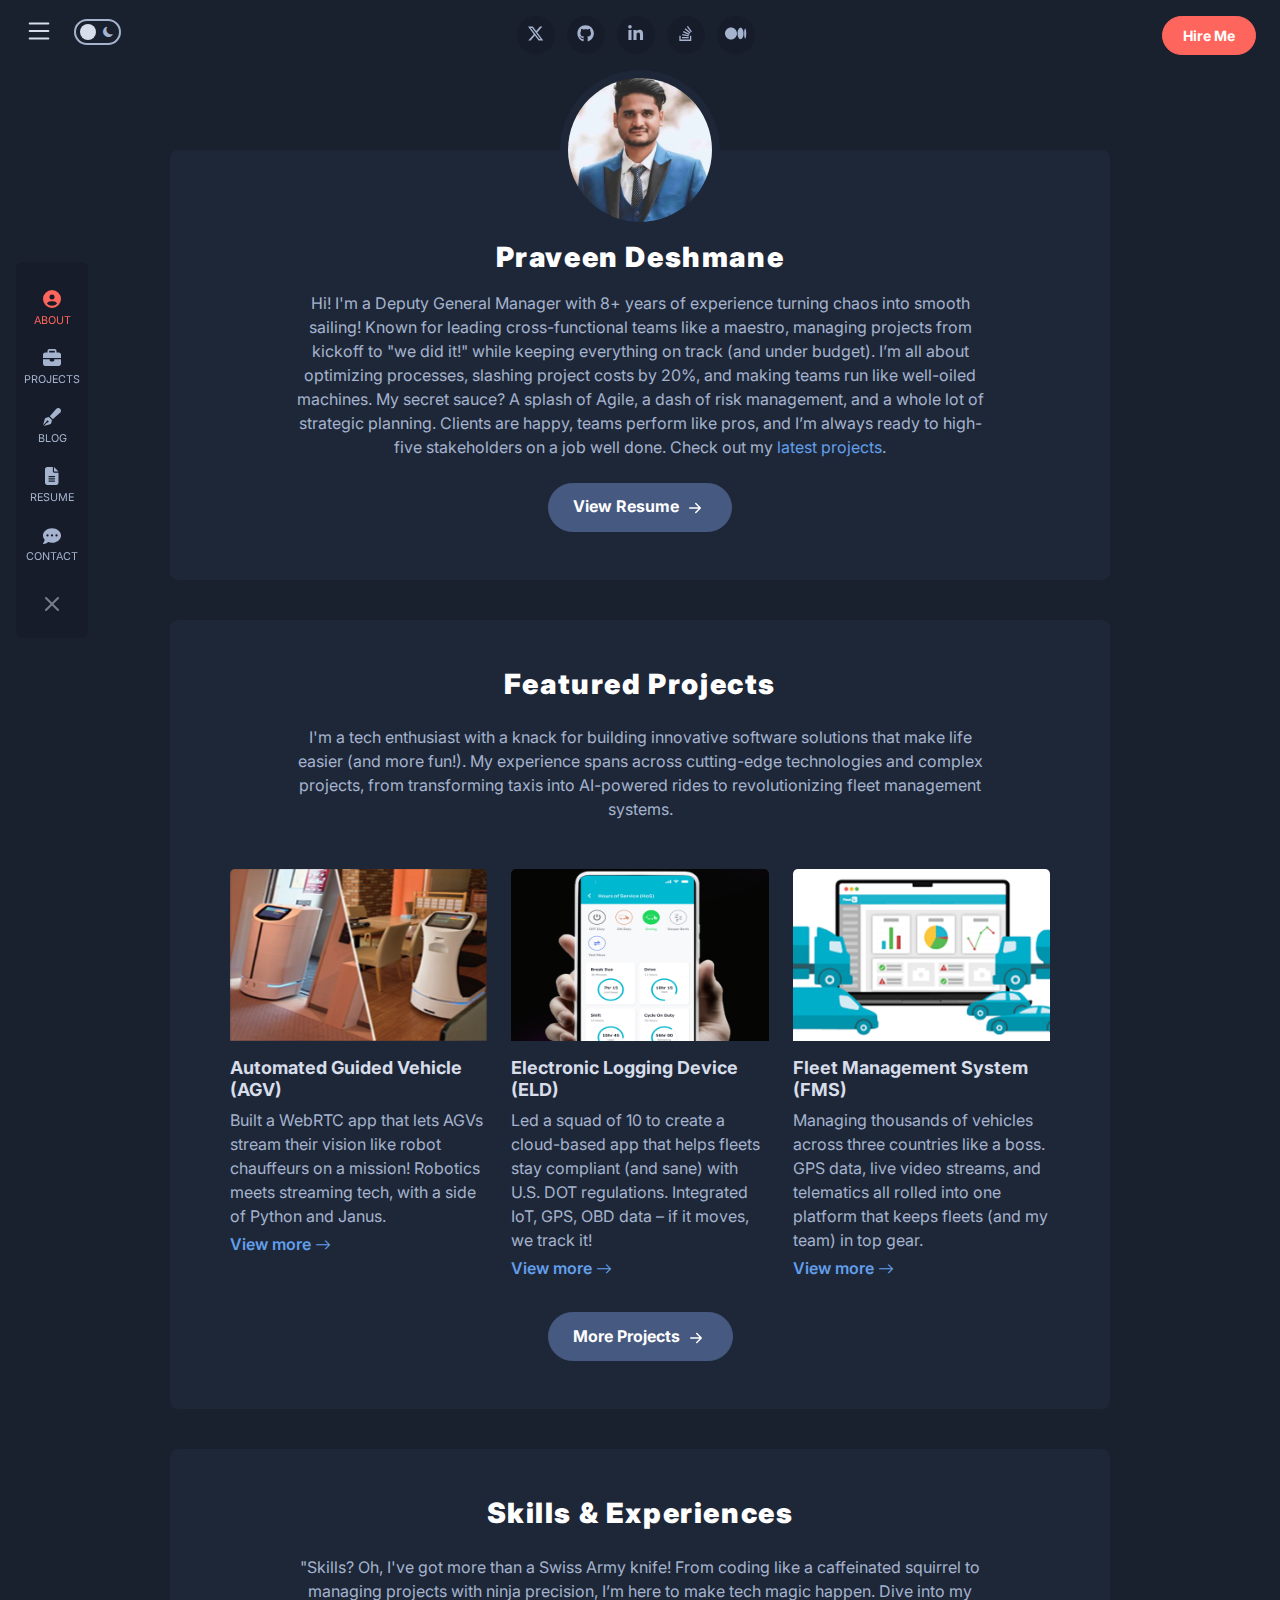
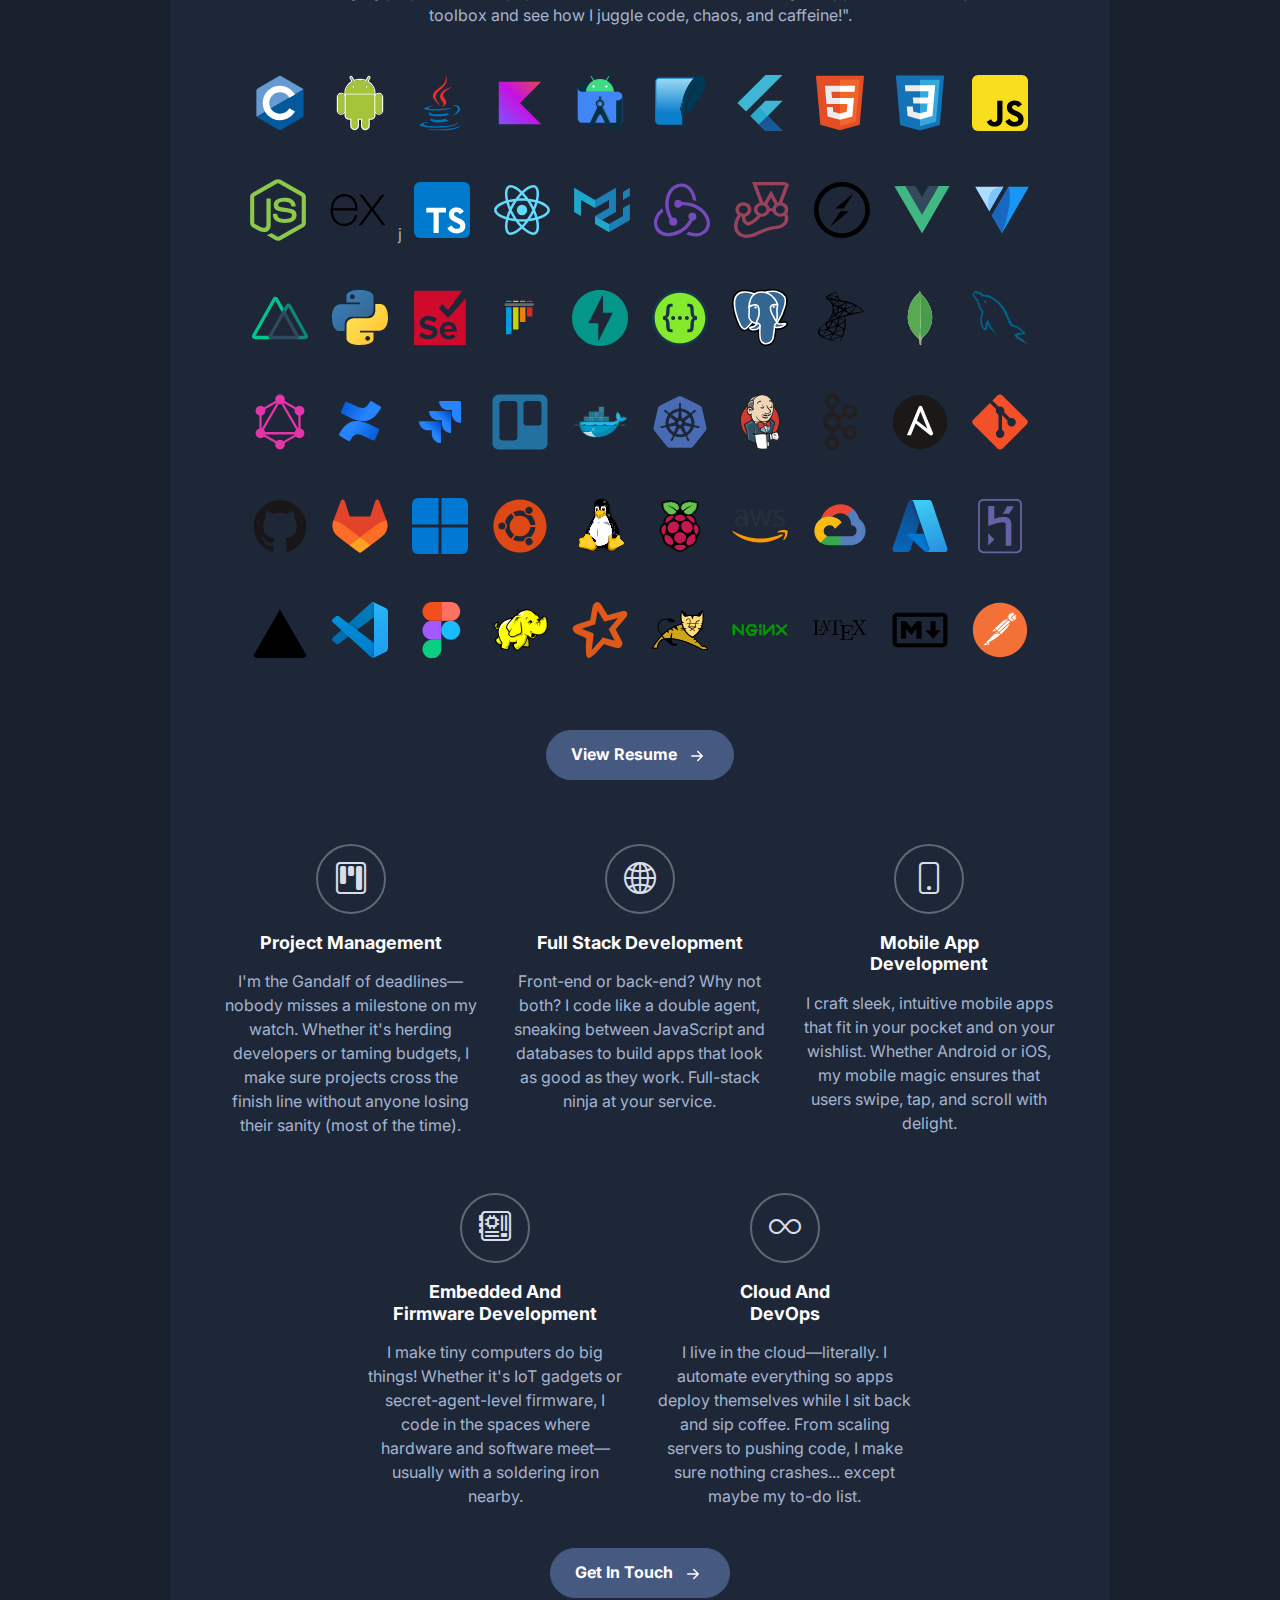
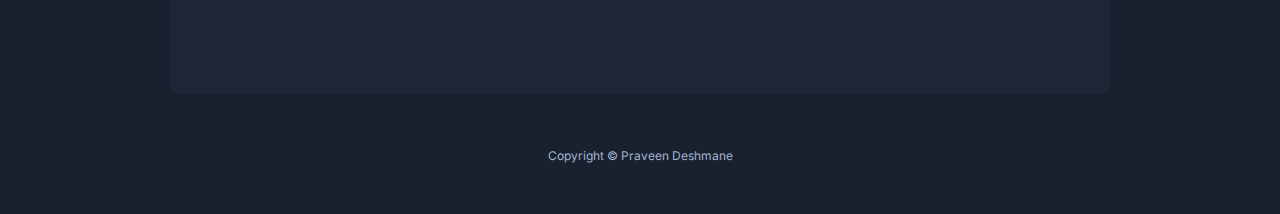
==== commit 5d617fb2: "updated: blogs, resume, contact" ====
--- a/index.html
+++ b/index.html
@@ -96,7 +96,7 @@
 								<li class="list-inline-item me-0 me-md-1 me-lg-2"><a href="https://github.com/praveendeshmane"><i class="fa-brands fa-github fa-fw"></i></a></li>
 
 								
-								<li class="list-inline-item me-0 me-md-1 me-lg-2"><a href="https://github.com/praveendeshmane"><i class="fa-brands fa-linkedin-in fa-fw"></i></a></li>
+								<li class="list-inline-item me-0 me-md-1 me-lg-2"><a href="https://www.linkedin.com/in/dpraveen/"><i class="fa-brands fa-linkedin-in fa-fw"></i></a></li>
 								
 
 								<li class="list-inline-item me-0 me-md-1 me-lg-2"><a href="https://stackoverflow.com/users/1564677/praveen-deshmane"><i class="fa-brands fa-stack-overflow fa-fw"></i></a></li>
@@ -119,8 +119,8 @@
 							<h2 class="intro-name text-center mb-3">Praveen Deshmane</h2>
 							<div class="profile-intro text-md-center limit-max-width mx-auto">
 							    <p>
-									Hi! I’m a Deputy General Manager with 8+ years of experience turning chaos into smooth sailing! Known for leading cross-functional teams like a maestro, managing projects from kickoff to "we did it!" while keeping everything on track (and under budget). I’m all about optimizing processes, slashing project costs by 20%, and making teams run like well-oiled machines. My secret sauce? A splash of Agile, a dash of risk management, and a whole lot of strategic planning. Clients are happy, teams perform like pros, and I’m always ready to high-five stakeholders on a job well done.
-									Check out my <a href="projects.html">latest projects and case studies</a>.
+									Hi! I'm a Deputy General Manager with 8+ years of experience turning chaos into smooth sailing! Known for leading cross-functional teams like a maestro, managing projects from kickoff to "we did it!" while keeping everything on track (and under budget). I’m all about optimizing processes, slashing project costs by 20%, and making teams run like well-oiled machines. My secret sauce? A splash of Agile, a dash of risk management, and a whole lot of strategic planning. Clients are happy, teams perform like pros, and I’m always ready to high-five stakeholders on a job well done.
+									Check out my <a href="projects.html">latest projects</a>.
 								</p>   
 							</div>
 						</div><!--//intro-holder-->
@@ -140,31 +140,31 @@
 						    <div class="row justify-content-center gy-4">
 							    <div class="col-12 col-md-6 col-lg-4">
 								    <div class="card">
-									    <img src="assets/images/projects/project-thumb-1.png" class="card-img-top" alt="image">
+									    <img src="assets/images/projects/project-agv.png" class="card-img-top" alt="image">
 									    <div class="card-body px-0">
-										    <h5 class="card-title"><a href="case-study.html">Automated Guided Vehicle (AGV)</a></h5>
+										    <h5 class="card-title"><a href="https://www.figinc.jp/news/8992/">Automated Guided Vehicle (AGV)</a></h5>
 									        <p class="card-text mb-1">Built a WebRTC app that lets AGVs stream their vision like robot chauffeurs on a mission! Robotics meets streaming tech, with a side of Python and Janus.</p>
-									        <div><a class="card-link more-link" href="case-study.html">View more <span class="link-arrow"><i class="bi bi-arrow-right"></i></span></a></div>
+									        <div><a class="card-link more-link" href="https://www.figinc.jp/news/8992/">View more <span class="link-arrow"><i class="bi bi-arrow-right"></i></span></a></div>
 									    </div>
 									</div><!--//card-->
 							    </div><!--//col-->
 							    <div class="col-12 col-md-6 col-lg-4">
 								    <div class="card">
-									    <img src="assets/images/projects/project-thumb-6.png" class="card-img-top" alt="image">
+									    <img src="assets/images/projects/project-eld.png" class="card-img-top" alt="image">
 									    <div class="card-body px-0">
-										    <h5 class="card-title"><a href="case-study.html">Electronic Logging Device (ELD)</a></h5>
+										    <h5 class="card-title"><a href="https://eldfmspoc.infotracktelematics.com/">Electronic Logging Device (ELD)</a></h5>
 									        <p class="card-text mb-1">Led a squad of 10 to create a cloud-based app that helps fleets stay compliant (and sane) with U.S. DOT regulations. Integrated IoT, GPS, OBD data – if it moves, we track it!</p>
-									        <div><a class="card-link more-link" href="case-study.html">View more <span class="link-arrow"><i class="bi bi-arrow-right"></i></span></a></div>
+									        <div><a class="card-link more-link" href="https://eldfmspoc.infotracktelematics.com/">View more <span class="link-arrow"><i class="bi bi-arrow-right"></i></span></a></div>
 									    </div>
 									</div><!--//card-->
 							    </div><!--//col-->
 							    <div class="col-12 col-md-6 col-lg-4">
 								    <div class="card">
-									    <img src="assets/images/projects/project-thumb-4.png" class="card-img-top" alt="image">
+									    <img src="assets/images/projects/projects-fms.png" class="card-img-top" alt="image">
 									    <div class="card-body px-0">
-										    <h5 class="card-title"><a href="case-study.html">Fleet Management System</a></h5>
+										    <h5 class="card-title"><a href="https://uyeno.infotracktelematics.com/">Fleet Management System (FMS)</a></h5>
 									        <p class="card-text mb-1">Managing thousands of vehicles across three countries like a boss. GPS data, live video streams, and telematics all rolled into one platform that keeps fleets (and my team) in top gear.</p>
-									        <div><a class="card-link more-link" href="case-study.html">View more <span class="link-arrow"><i class="bi bi-arrow-right"></i></span></a></div>
+									        <div><a class="card-link more-link" href="https://uyeno.infotracktelematics.com/">View more <span class="link-arrow"><i class="bi bi-arrow-right"></i></span></a></div>
  
 									    </div>
 									</div><!--//card-->
@@ -277,80 +277,81 @@
 							"Skills? Oh, I've got more than a Swiss Army knife! From coding like a caffeinated squirrel to managing projects with ninja precision, I’m here to make tech magic happen. Dive into my toolbox and see how I juggle code, chaos, and caffeine!".</a>
 						</div><!--//section-intro-->
 						<div class="row tech-list justify-content-center align-items-center">
-							<div class="icon-item col-4 col-md-3 col-lg-2 mb-3 mb-lg-5"><img class="rounded" src="assets/images/tech-icons/c.svg" alt=""></div>
-						
-							<div class="icon-item col-4 col-md-3 col-lg-2 mb-3 mb-lg-5"><img class="rounded" src="assets/images/tech-icons/android.svg" alt=""></div>
-							<div class="icon-item col-4 col-md-3 col-lg-2 mb-3 mb-lg-5"><img class="rounded" src="assets/images/tech-icons/java.svg" alt=""></div>
-							<div class="icon-item col-4 col-md-3 col-lg-2 mb-3 mb-lg-5"><img class="rounded" src="assets/images/tech-icons/kotlin.svg" alt=""></div>
-						
-							<div class="icon-item col-4 col-md-3 col-lg-2 mb-3 mb-lg-5"><img class="rounded" src="assets/images/tech-icons/android_studio.svg" alt=""></div>
-							<div class="icon-item col-4 col-md-3 col-lg-2 mb-3 mb-lg-5"><img class="rounded" src="assets/images/tech-icons/sqlite.svg" alt=""></div>
-							<div class="icon-item col-4 col-md-3 col-lg-2 mb-3 mb-lg-5"><img class="rounded" src="assets/images/tech-icons/flutter.svg" alt=""></div>
-							
-							<div class="icon-item col-4 col-md-3 col-lg-2 mb-3 mb-lg-5"><img class="rounded" src="assets/images/tech-icons/html5.svg" alt=""></div>
-							<div class="icon-item col-4 col-md-3 col-lg-2 mb-3 mb-lg-5"><img class="rounded" src="assets/images/tech-icons/css3.svg" alt=""></div>
-							<div class="icon-item col-4 col-md-3 col-lg-2 mb-3 mb-lg-5"><img class="rounded" src="assets/images/tech-icons/javascript.svg" alt=""></div>
-							<div class="icon-item col-4 col-md-3 col-lg-2 mb-3 mb-lg-5"><img class="rounded" src="assets/images/tech-icons/nodejs.svg" alt=""></div>
-							<div class="icon-item col-4 col-md-3 col-lg-2 mb-3 mb-lg-5"><img class="rounded" src="assets/images/tech-icons/express.svg" alt=""></div>
-						
-							<div class="icon-item col-4 col-md-3 col-lg-2 mb-3 mb-lg-5"><img class="rounded" src="assets/images/tech-icons/typescript.svg" alt=""></div>
-							<div class="icon-item col-4 col-md-3 col-lg-2 mb-3 mb-lg-5"><img class="rounded" src="assets/images/tech-icons/react.svg" alt=""></div>
-							<div class="icon-item col-4 col-md-3 col-lg-2 mb-3 mb-lg-5"><img class="rounded" src="assets/images/tech-icons/mui.svg" alt=""></div>
-							<div class="icon-item col-4 col-md-3 col-lg-2 mb-3 mb-lg-5"><img class="rounded" src="assets/images/tech-icons/redux.svg" alt=""></div>
-							<div class="icon-item col-4 col-md-3 col-lg-2 mb-3 mb-lg-5"><img class="rounded" src="assets/images/tech-icons/jest.svg" alt=""></div>
-							<div class="icon-item col-4 col-md-3 col-lg-2 mb-3 mb-lg-5"><img class="rounded" src="assets/images/tech-icons/socket.io.svg" alt=""></div>
-							<div class="icon-item col-4 col-md-3 col-lg-2 mb-3 mb-lg-5"><img class="rounded" src="assets/images/tech-icons/selenium.svg" alt=""></div>
-						
-							<div class="icon-item col-4 col-md-3 col-lg-2 mb-3 mb-lg-5"><img class="rounded" src="assets/images/tech-icons/vue.svg" alt=""></div>
-							<div class="icon-item col-4 col-md-3 col-lg-2 mb-3 mb-lg-5"><img class="rounded" src="assets/images/tech-icons/veutify.svg" alt=""></div>
-							<div class="icon-item col-4 col-md-3 col-lg-2 mb-3 mb-lg-5"><img class="rounded" src="assets/images/tech-icons/nuxtjs.svg" alt=""></div>
+							<div class="icon-item col-4 col-md-3 col-lg-2 mb-3 mb-lg-5"><img class="rounded" src="assets/images/tech-icons/c.svg" alt="C"></div>
+						
+							<div class="icon-item col-4 col-md-3 col-lg-2 mb-3 mb-lg-5"><img class="rounded" src="assets/images/tech-icons/android.svg" alt="android"></div>
+							<div class="icon-item col-4 col-md-3 col-lg-2 mb-3 mb-lg-5"><img class="rounded" src="assets/images/tech-icons/java.svg" alt="java"></div>
+							<div class="icon-item col-4 col-md-3 col-lg-2 mb-3 mb-lg-5"><img class="rounded" src="assets/images/tech-icons/kotlin.svg" alt="kotlin"></div>
+						
+							<div class="icon-item col-4 col-md-3 col-lg-2 mb-3 mb-lg-5"><img class="rounded" src="assets/images/tech-icons/android_studio.svg" alt="android_studio"></div>
+							<div class="icon-item col-4 col-md-3 col-lg-2 mb-3 mb-lg-5"><img class="rounded" src="assets/images/tech-icons/sqlite.svg" alt="sqlite"></div>
+							<div class="icon-item col-4 col-md-3 col-lg-2 mb-3 mb-lg-5"><img class="rounded" src="assets/images/tech-icons/flutter.svg" alt="flutter"></div>
+							
+							<div class="icon-item col-4 col-md-3 col-lg-2 mb-3 mb-lg-5"><img class="rounded" src="assets/images/tech-icons/html5.svg" alt="html5"></div>
+							<div class="icon-item col-4 col-md-3 col-lg-2 mb-3 mb-lg-5"><img class="rounded" src="assets/images/tech-icons/css3.svg" alt="css3"></div>
+							<div class="icon-item col-4 col-md-3 col-lg-2 mb-3 mb-lg-5"><img class="rounded" src="assets/images/tech-icons/javascript.svg" alt="javascript"></div>
+							<div class="icon-item col-4 col-md-3 col-lg-2 mb-3 mb-lg-5"><img class="rounded" src="assets/images/tech-icons/nodejs.svg" alt="nodejs"></div>
+							<div class="icon-item col-4 col-md-3 col-lg-2 mb-3 mb-lg-5"><img class="rounded" src="assets/images/tech-icons/express.svg" alt="express"></div>j
+						
+							<div class="icon-item col-4 col-md-3 col-lg-2 mb-3 mb-lg-5"><img class="rounded" src="assets/images/tech-icons/typescript.svg" alt="typescript"></div>
+							<div class="icon-item col-4 col-md-3 col-lg-2 mb-3 mb-lg-5"><img class="rounded" src="assets/images/tech-icons/react.svg" alt="react"></div>
+							<div class="icon-item col-4 col-md-3 col-lg-2 mb-3 mb-lg-5"><img class="rounded" src="assets/images/tech-icons/mui.svg" alt="mui"></div>
+							<div class="icon-item col-4 col-md-3 col-lg-2 mb-3 mb-lg-5"><img class="rounded" src="assets/images/tech-icons/redux.svg" alt="redux"></div>
+							<div class="icon-item col-4 col-md-3 col-lg-2 mb-3 mb-lg-5"><img class="rounded" src="assets/images/tech-icons/jest.svg" alt="jest"></div>
+							<div class="icon-item col-4 col-md-3 col-lg-2 mb-3 mb-lg-5"><img class="rounded" src="assets/images/tech-icons/socket.io.svg" alt="socket.io"></div>
+						
+							<div class="icon-item col-4 col-md-3 col-lg-2 mb-3 mb-lg-5"><img class="rounded" src="assets/images/tech-icons/vue.svg" alt="vue"></div>
+							<div class="icon-item col-4 col-md-3 col-lg-2 mb-3 mb-lg-5"><img class="rounded" src="assets/images/tech-icons/veutify.svg" alt="veutify"></div>
+							<div class="icon-item col-4 col-md-3 col-lg-2 mb-3 mb-lg-5"><img class="rounded" src="assets/images/tech-icons/nuxtjs.svg" alt="nuxtjs"></div>
 
 							<!-- <div class="clearfix"></div> -->
-							<div class="icon-item col-4 col-md-3 col-lg-2 mb-3 mb-lg-5"><img class="rounded" src="assets/images/tech-icons/python.svg" alt=""></div>
-							<div class="icon-item col-4 col-md-3 col-lg-2 mb-3 mb-lg-5"><img class="rounded" src="assets/images/tech-icons/selenium.svg" alt=""></div>
-							<div class="icon-item col-4 col-md-3 col-lg-2 mb-3 mb-lg-5"><img class="rounded" src="assets/images/tech-icons/pytest.svg" alt=""></div>
-							<div class="icon-item col-4 col-md-3 col-lg-2 mb-3 mb-lg-5"><img class="rounded" src="assets/images/tech-icons/fastapi.svg" alt=""></div>
-							<div class="icon-item col-4 col-md-3 col-lg-2 mb-3 mb-lg-5"><img class="rounded" src="assets/images/tech-icons/swagger.svg" alt=""></div>
-							
-							
-							<div class="icon-item col-4 col-md-3 col-lg-2 mb-3 mb-lg-5"><img class="rounded" src="assets/images/tech-icons/postgresql.svg" alt=""></div>
-							<div class="icon-item col-4 col-md-3 col-lg-2 mb-3 mb-lg-5"><img class="rounded" src="assets/images/tech-icons/mssql.svg" alt=""></div>
-							<div class="icon-item col-4 col-md-3 col-lg-2 mb-3 mb-lg-5"><img class="rounded" src="assets/images/tech-icons/mongodb.svg" alt=""></div>
-							<div class="icon-item col-4 col-md-3 col-lg-2 mb-3 mb-lg-5"><img class="rounded" src="assets/images/tech-icons/mysql.svg" alt=""></div>
-							<div class="icon-item col-4 col-md-3 col-lg-2 mb-3 mb-lg-5"><img class="rounded" src="assets/images/tech-icons/graphql.svg" alt=""></div>
-
-							<div class="icon-item col-4 col-md-3 col-lg-2 mb-3 mb-lg-5"><img class="rounded" src="assets/images/tech-icons/confluence.svg" alt=""></div>
-							<div class="icon-item col-4 col-md-3 col-lg-2 mb-3 mb-lg-5"><img class="rounded" src="assets/images/tech-icons/jira.svg" alt=""></div>
-							<div class="icon-item col-4 col-md-3 col-lg-2 mb-3 mb-lg-5"><img class="rounded" src="assets/images/tech-icons/trello.svg" alt=""></div>
-						
-							<div class="icon-item col-4 col-md-3 col-lg-2 mb-3 mb-lg-5"><img class="rounded" src="assets/images/tech-icons/docker.svg" alt=""></div>
-							<div class="icon-item col-4 col-md-3 col-lg-2 mb-3 mb-lg-5"><img class="rounded" src="assets/images/tech-icons/kubernetes.svg" alt=""></div>
-							<div class="icon-item col-4 col-md-3 col-lg-2 mb-3 mb-lg-5"><img class="rounded" src="assets/images/tech-icons/jenkins.svg" alt=""></div>
-							<div class="icon-item col-4 col-md-3 col-lg-2 mb-3 mb-lg-5"><img class="rounded" src="assets/images/tech-icons/kafka.svg" alt=""></div>
-							<div class="icon-item col-4 col-md-3 col-lg-2 mb-3 mb-lg-5"><img class="rounded" src="assets/images/tech-icons/ansible.svg" alt=""></div>
-						
-						
-							<div class="icon-item col-4 col-md-3 col-lg-2 mb-3 mb-lg-5"><img class="rounded" src="assets/images/tech-icons/git.svg" alt=""></div>
-							<div class="icon-item col-4 col-md-3 col-lg-2 mb-3 mb-lg-5"><img class="rounded" src="assets/images/tech-icons/github.svg" alt=""></div>
-							<div class="icon-item col-4 col-md-3 col-lg-2 mb-3 mb-lg-5"><img class="rounded" src="assets/images/tech-icons/gitlab.svg" alt=""></div>
-							<div class="icon-item col-4 col-md-3 col-lg-2 mb-3 mb-lg-5"><img class="rounded" src="assets/images/tech-icons/windows11.svg" alt=""></div>
-							<div class="icon-item col-4 col-md-3 col-lg-2 mb-3 mb-lg-5"><img class="rounded" src="assets/images/tech-icons/ubuntu.svg" alt=""></div>
-							<div class="icon-item col-4 col-md-3 col-lg-2 mb-3 mb-lg-5"><img class="rounded" src="assets/images/tech-icons/linux.svg" alt=""></div>
-							<div class="icon-item col-4 col-md-3 col-lg-2 mb-3 mb-lg-5"><img class="rounded" src="assets/images/tech-icons/latex.svg" alt=""></div>
-							<div class="icon-item col-4 col-md-3 col-lg-2 mb-3 mb-lg-5"><img class="rounded" src="assets/images/tech-icons/aws.svg" alt=""></div>
-							<div class="icon-item col-4 col-md-3 col-lg-2 mb-3 mb-lg-5"><img class="rounded" src="assets/images/tech-icons/google_cloud.svg" alt=""></div>
-							<div class="icon-item col-4 col-md-3 col-lg-2 mb-3 mb-lg-5"><img class="rounded" src="assets/images/tech-icons/heroku.svg" alt=""></div>
-							<div class="icon-item col-4 col-md-3 col-lg-2 mb-3 mb-lg-5"><img class="rounded" src="assets/images/tech-icons/vercel.svg" alt=""></div>
-							<div class="icon-item col-4 col-md-3 col-lg-2 mb-3 mb-lg-5"><img class="rounded" src="assets/images/tech-icons/vscode.svg" alt=""></div>
-							<div class="icon-item col-4 col-md-3 col-lg-2 mb-3 mb-lg-5"><img class="rounded" src="assets/images/tech-icons/figma.svg" alt=""></div>
-							<div class="icon-item col-4 col-md-3 col-lg-2 mb-3 mb-lg-5"><img class="rounded" src="assets/images/tech-icons/hadoop.svg" alt=""></div>
-							<div class="icon-item col-4 col-md-3 col-lg-2 mb-3 mb-lg-5"><img class="rounded" src="assets/images/tech-icons/spark.svg" alt=""></div>
-						
-							<div class="icon-item col-4 col-md-3 col-lg-2 mb-3 mb-lg-5"><img class="rounded" src="assets/images/tech-icons/tomcat.svg" alt=""></div>
-							<div class="icon-item col-4 col-md-3 col-lg-2 mb-3 mb-lg-5"><img class="rounded" src="assets/images/tech-icons/nginx.svg" alt=""></div>
-							<div class="icon-item col-4 col-md-3 col-lg-2 mb-3 mb-lg-5"><img class="rounded" src="assets/images/tech-icons/latex.svg" alt=""></div>
-							<div class="icon-item col-4 col-md-3 col-lg-2 mb-3 mb-lg-5"><img class="rounded" src="assets/images/tech-icons/markdown.svg" alt=""></div>
-							<div class="icon-item col-4 col-md-3 col-lg-2 mb-3 mb-lg-5"><img class="rounded" src="assets/images/tech-icons/postman.svg" alt=""></div>
+							<div class="icon-item col-4 col-md-3 col-lg-2 mb-3 mb-lg-5"><img class="rounded" src="assets/images/tech-icons/python.svg" alt="python"></div>
+							<div class="icon-item col-4 col-md-3 col-lg-2 mb-3 mb-lg-5"><img class="rounded" src="assets/images/tech-icons/selenium.svg" alt="selenium"></div>
+							<div class="icon-item col-4 col-md-3 col-lg-2 mb-3 mb-lg-5"><img class="rounded" src="assets/images/tech-icons/pytest.svg" alt="pytest"></div>
+							<div class="icon-item col-4 col-md-3 col-lg-2 mb-3 mb-lg-5"><img class="rounded" src="assets/images/tech-icons/fastapi.svg" alt="fastapi"></div>
+							<div class="icon-item col-4 col-md-3 col-lg-2 mb-3 mb-lg-5"><img class="rounded" src="assets/images/tech-icons/swagger.svg" alt="swagger"></div>
+							
+							
+							<div class="icon-item col-4 col-md-3 col-lg-2 mb-3 mb-lg-5"><img class="rounded" src="assets/images/tech-icons/postgresql.svg" alt="postgresql"></div>
+							<div class="icon-item col-4 col-md-3 col-lg-2 mb-3 mb-lg-5"><img class="rounded" src="assets/images/tech-icons/mssql.svg" alt="mssql"></div>
+							<div class="icon-item col-4 col-md-3 col-lg-2 mb-3 mb-lg-5"><img class="rounded" src="assets/images/tech-icons/mongodb.svg" alt="mongodb"></div>
+							<div class="icon-item col-4 col-md-3 col-lg-2 mb-3 mb-lg-5"><img class="rounded" src="assets/images/tech-icons/mysql.svg" alt="mysql"></div>
+							<div class="icon-item col-4 col-md-3 col-lg-2 mb-3 mb-lg-5"><img class="rounded" src="assets/images/tech-icons/graphql.svg" alt="graphql"></div>
+
+							<div class="icon-item col-4 col-md-3 col-lg-2 mb-3 mb-lg-5"><img class="rounded" src="assets/images/tech-icons/confluence.svg" alt="confluence"></div>
+							<div class="icon-item col-4 col-md-3 col-lg-2 mb-3 mb-lg-5"><img class="rounded" src="assets/images/tech-icons/jira.svg" alt="jira"></div>
+							<div class="icon-item col-4 col-md-3 col-lg-2 mb-3 mb-lg-5"><img class="rounded" src="assets/images/tech-icons/trello.svg" alt="trello"></div>
+						
+							<div class="icon-item col-4 col-md-3 col-lg-2 mb-3 mb-lg-5"><img class="rounded" src="assets/images/tech-icons/docker.svg" alt="docker"></div>
+							<div class="icon-item col-4 col-md-3 col-lg-2 mb-3 mb-lg-5"><img class="rounded" src="assets/images/tech-icons/kubernetes.svg" alt="kubernetes"></div>
+							<div class="icon-item col-4 col-md-3 col-lg-2 mb-3 mb-lg-5"><img class="rounded" src="assets/images/tech-icons/jenkins.svg" alt="jenkins"></div>
+							<div class="icon-item col-4 col-md-3 col-lg-2 mb-3 mb-lg-5"><img class="rounded" src="assets/images/tech-icons/kafka.svg" alt="kafka"></div>
+							<div class="icon-item col-4 col-md-3 col-lg-2 mb-3 mb-lg-5"><img class="rounded" src="assets/images/tech-icons/ansible.svg" alt="ansible"></div>
+						
+						
+							<div class="icon-item col-4 col-md-3 col-lg-2 mb-3 mb-lg-5"><img class="rounded" src="assets/images/tech-icons/git.svg" alt="git"></div>
+							<div class="icon-item col-4 col-md-3 col-lg-2 mb-3 mb-lg-5"><img class="rounded" src="assets/images/tech-icons/github.svg" alt="github"></div>
+							<div class="icon-item col-4 col-md-3 col-lg-2 mb-3 mb-lg-5"><img class="rounded" src="assets/images/tech-icons/gitlab.svg" alt="gitlab"></div>
+							<div class="icon-item col-4 col-md-3 col-lg-2 mb-3 mb-lg-5"><img class="rounded" src="assets/images/tech-icons/windows11.svg" alt="windows11"></div>
+							<div class="icon-item col-4 col-md-3 col-lg-2 mb-3 mb-lg-5"><img class="rounded" src="assets/images/tech-icons/ubuntu.svg" alt="ubuntu"></div>
+							<div class="icon-item col-4 col-md-3 col-lg-2 mb-3 mb-lg-5"><img class="rounded" src="assets/images/tech-icons/linux.svg" alt="linux"></div>
+							<div class="icon-item col-4 col-md-3 col-lg-2 mb-3 mb-lg-5"><img class="rounded" src="assets/images/tech-icons/raspberrypi.svg" alt="raspberrypi"></div>
+							<div class="icon-item col-4 col-md-3 col-lg-2 mb-3 mb-lg-5"><img class="rounded" src="assets/images/tech-icons/aws.svg" alt="aws"></div>
+							<div class="icon-item col-4 col-md-3 col-lg-2 mb-3 mb-lg-5"><img class="rounded" src="assets/images/tech-icons/google_cloud.svg" alt="google_cloud"></div>
+							<div class="icon-item col-4 col-md-3 col-lg-2 mb-3 mb-lg-5"><img class="rounded" src="assets/images/tech-icons/azure.svg" alt="azure"></div>
+					
+							<div class="icon-item col-4 col-md-3 col-lg-2 mb-3 mb-lg-5"><img class="rounded" src="assets/images/tech-icons/heroku.svg" alt="heroku"></div>
+							<div class="icon-item col-4 col-md-3 col-lg-2 mb-3 mb-lg-5"><img class="rounded" src="assets/images/tech-icons/vercel.svg" alt="vercel"></div>
+							<div class="icon-item col-4 col-md-3 col-lg-2 mb-3 mb-lg-5"><img class="rounded" src="assets/images/tech-icons/vscode.svg" alt="vscode"></div>
+							<div class="icon-item col-4 col-md-3 col-lg-2 mb-3 mb-lg-5"><img class="rounded" src="assets/images/tech-icons/figma.svg" alt="figma"></div>
+							<div class="icon-item col-4 col-md-3 col-lg-2 mb-3 mb-lg-5"><img class="rounded" src="assets/images/tech-icons/hadoop.svg" alt="hadoop"></div>
+							<div class="icon-item col-4 col-md-3 col-lg-2 mb-3 mb-lg-5"><img class="rounded" src="assets/images/tech-icons/spark.svg" alt="spark"></div>
+						
+							<div class="icon-item col-4 col-md-3 col-lg-2 mb-3 mb-lg-5"><img class="rounded" src="assets/images/tech-icons/tomcat.svg" alt="tomcat"></div>
+							<div class="icon-item col-4 col-md-3 col-lg-2 mb-3 mb-lg-5"><img class="rounded" src="assets/images/tech-icons/nginx.svg" alt="nginx"></div>
+							<div class="icon-item col-4 col-md-3 col-lg-2 mb-3 mb-lg-5"><img class="rounded" src="assets/images/tech-icons/latex.svg" alt="latex"></div>
+							<div class="icon-item col-4 col-md-3 col-lg-2 mb-3 mb-lg-5"><img class="rounded" src="assets/images/tech-icons/markdown.svg" alt="markdown"></div>
+							<div class="icon-item col-4 col-md-3 col-lg-2 mb-3 mb-lg-5"><img class="rounded" src="assets/images/tech-icons/postman.svg" alt="postman"></div>
 							
 						
 						</div><!--//tech-list-->
@@ -413,7 +414,7 @@
 	</div><!--//container-->
 	
 	<footer class="footer text-center py-5">
-		<small class="copyright"> Copyright &copy; <a href="https://themes.3rdwavemedia.com/" target="_blank">Praveen Deshmane</a></small>
+		<small class="copyright"> Copyright &copy; <a href="https://praveendeshmane.github.io/" target="_blank">Praveen Deshmane</a></small>
 	</footer>
 	
 	<!-- *****CONFIGURE STYLE (REMOVE ON YOUR PRODUCTION SITE)****** -->  
--- a/assets/css/theme-1.css
+++ b/assets/css/theme-1.css
@@ -12978,7 +12978,7 @@
   padding: 0;
 }
 .featured-post-item .post-item-image {
-  background-image: url("../images/blog/blog-post-thumb.jpg");
+  background-image: url("../images/blog/blog-post-thumb.jpeg");
   background-repeat: no-repeat;
   background-position-x: center;
   background-position-y: center;
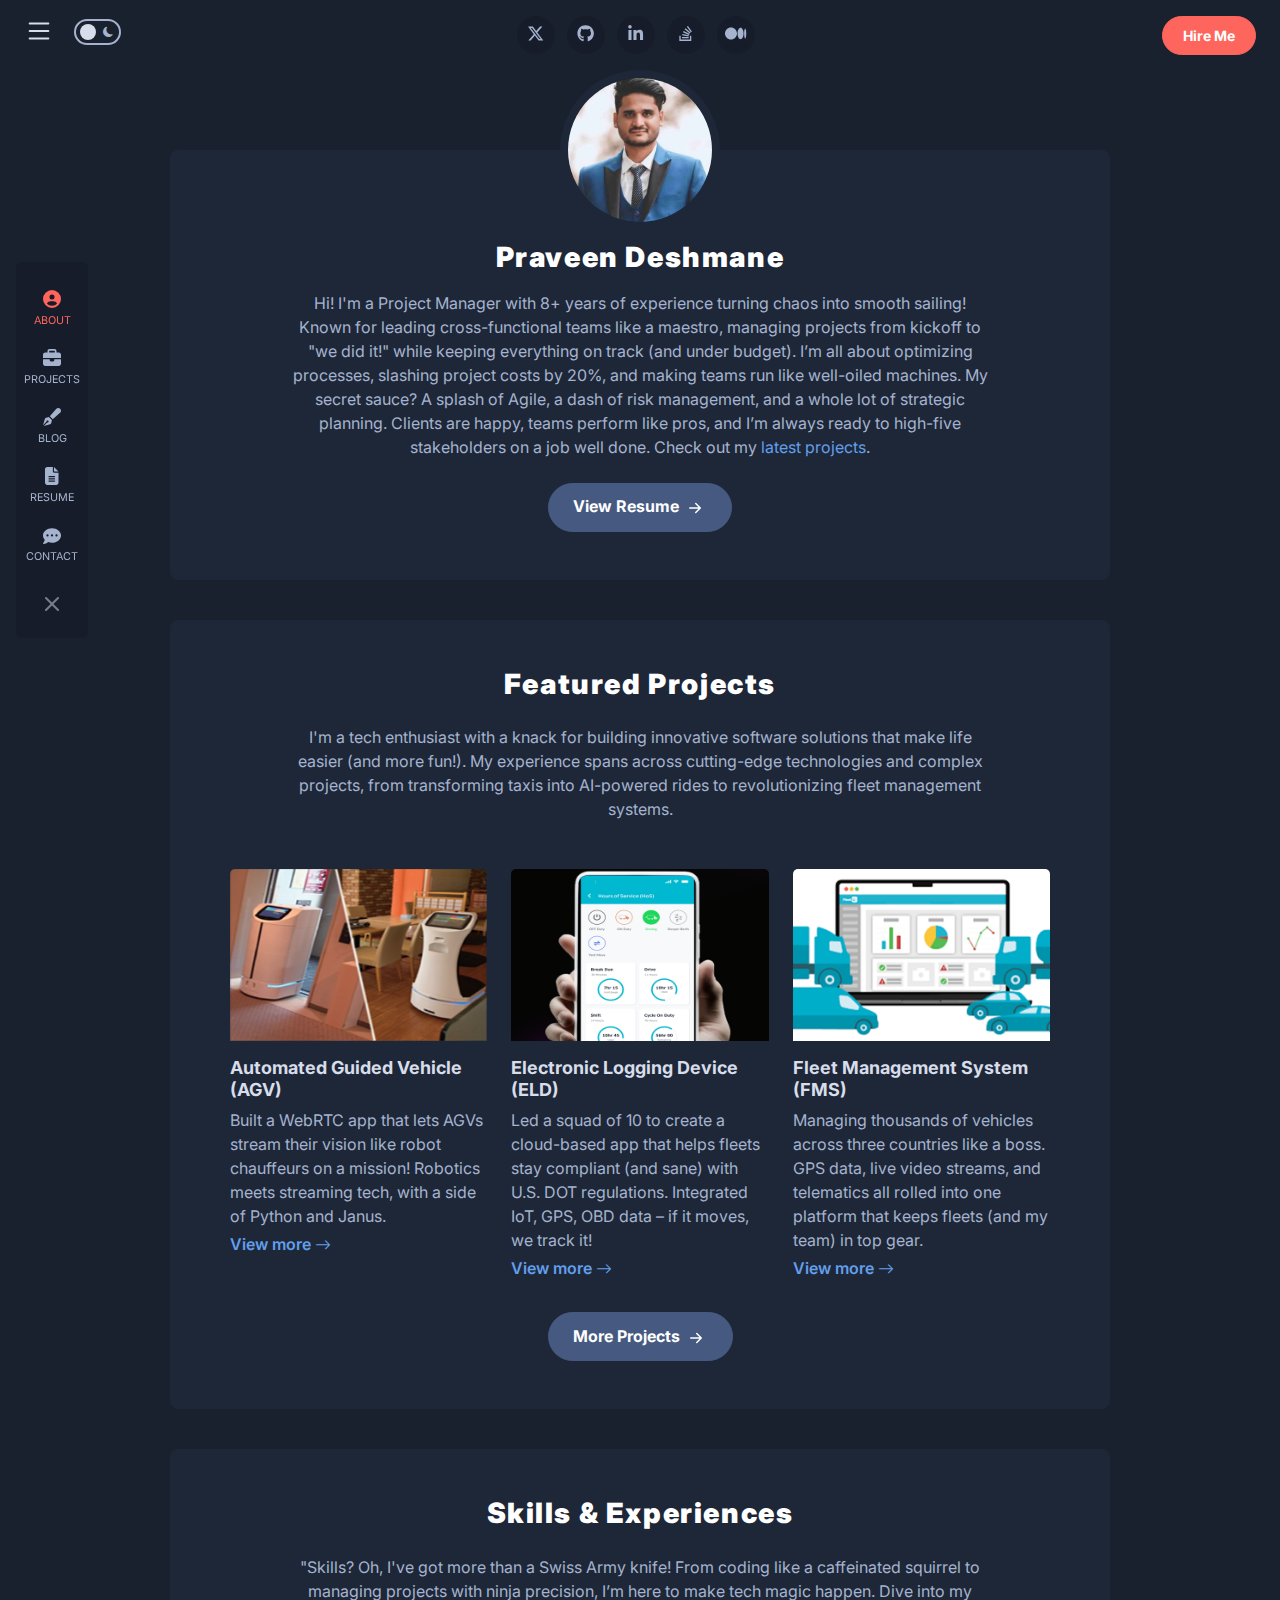
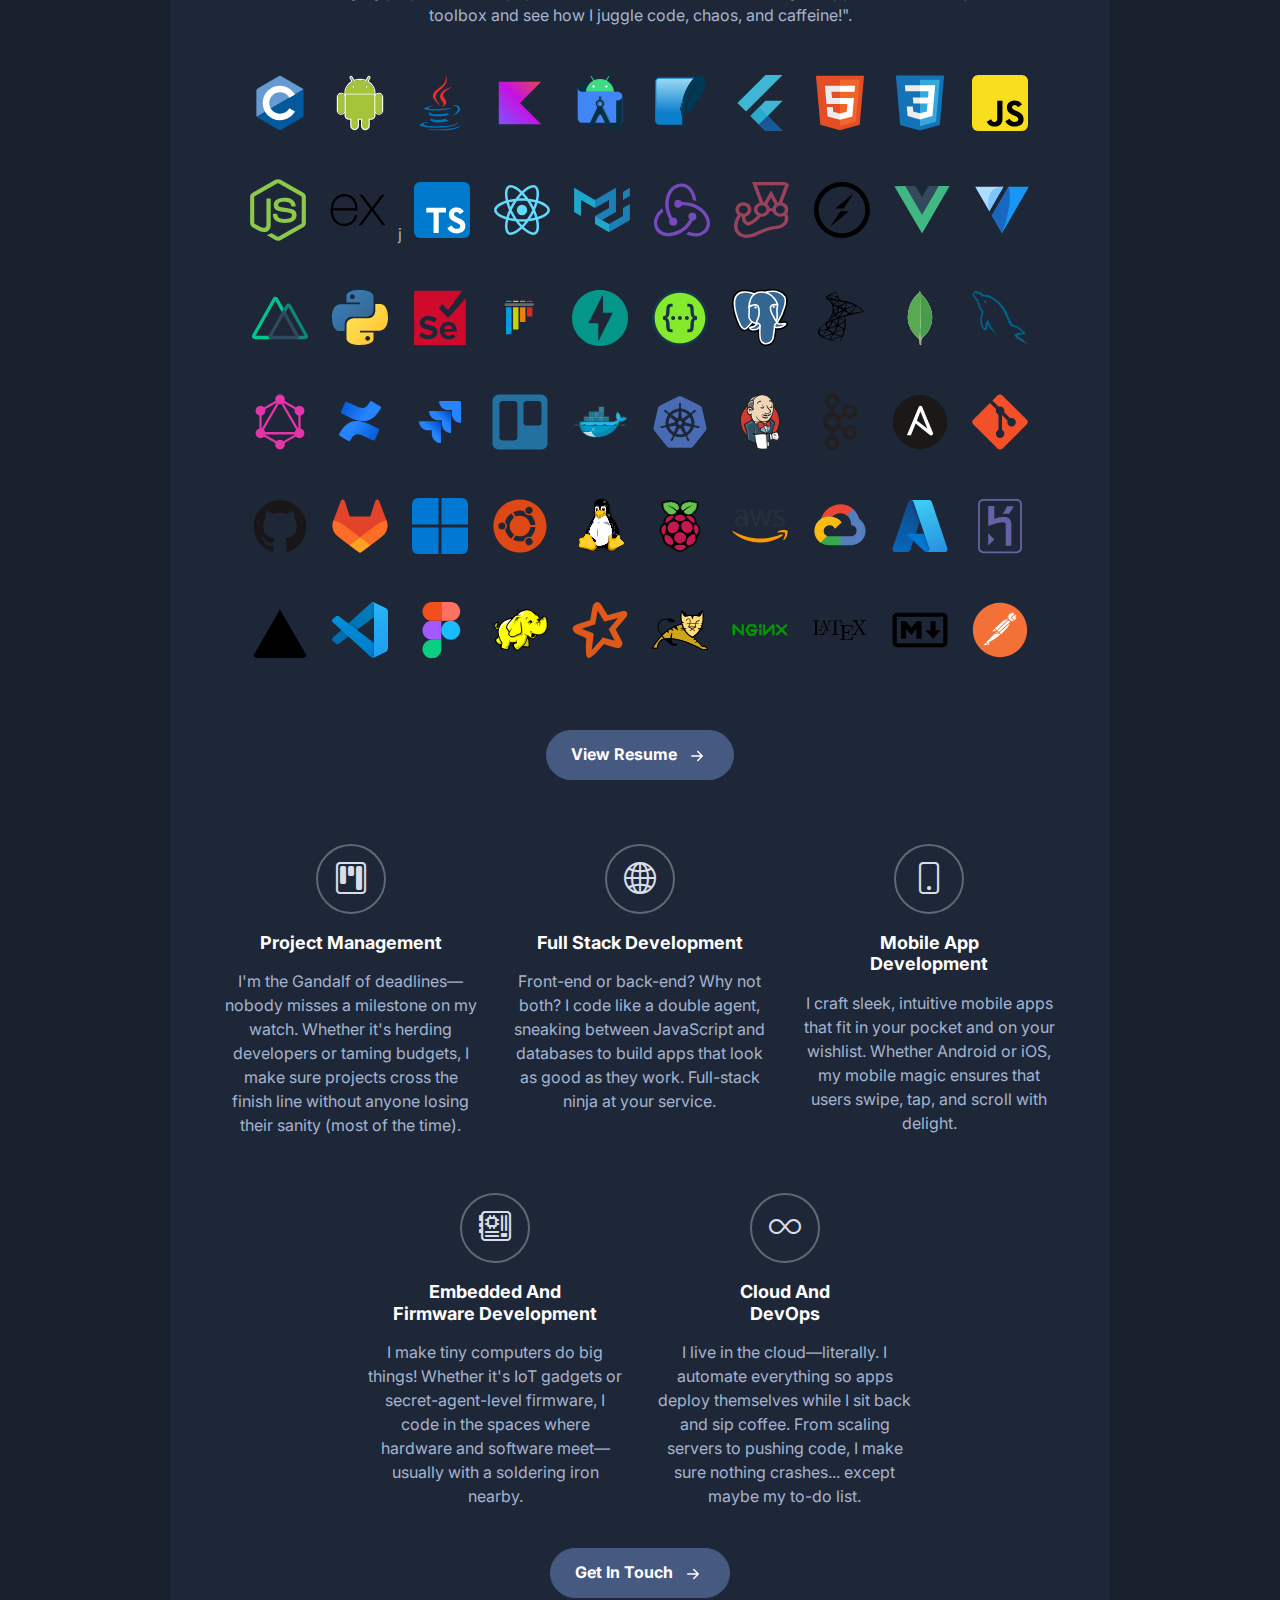
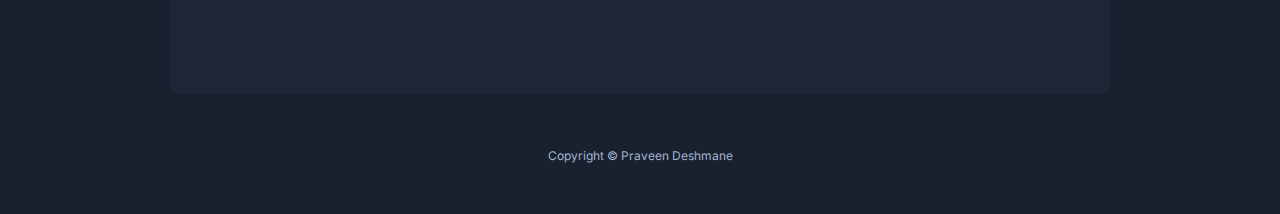
==== commit 3ab5a10d: "changed index page" ====
--- a/index.html
+++ b/index.html
@@ -119,7 +119,7 @@
 							<h2 class="intro-name text-center mb-3">Praveen Deshmane</h2>
 							<div class="profile-intro text-md-center limit-max-width mx-auto">
 							    <p>
-									Hi! I'm a Deputy General Manager with 8+ years of experience turning chaos into smooth sailing! Known for leading cross-functional teams like a maestro, managing projects from kickoff to "we did it!" while keeping everything on track (and under budget). I’m all about optimizing processes, slashing project costs by 20%, and making teams run like well-oiled machines. My secret sauce? A splash of Agile, a dash of risk management, and a whole lot of strategic planning. Clients are happy, teams perform like pros, and I’m always ready to high-five stakeholders on a job well done.
+									Hi! I'm a Project Manager with 8+ years of experience turning chaos into smooth sailing! Known for leading cross-functional teams like a maestro, managing projects from kickoff to "we did it!" while keeping everything on track (and under budget). I’m all about optimizing processes, slashing project costs by 20%, and making teams run like well-oiled machines. My secret sauce? A splash of Agile, a dash of risk management, and a whole lot of strategic planning. Clients are happy, teams perform like pros, and I’m always ready to high-five stakeholders on a job well done.
 									Check out my <a href="projects.html">latest projects</a>.
 								</p>   
 							</div>
@@ -414,28 +414,8 @@
 	</div><!--//container-->
 	
 	<footer class="footer text-center py-5">
-		<small class="copyright"> Copyright &copy; <a href="https://praveendeshmane.github.io/" target="_blank">Praveen Deshmane</a></small>
+		<small class="copyright"> Copyright &copy; <a href="https://praveendeshmane.github.io" target="_blank">Praveen Deshmane</a></small>
 	</footer>
-	
-	<!-- *****CONFIGURE STYLE (REMOVE ON YOUR PRODUCTION SITE)****** -->  
-	<div id="config-panel" class="config-panel config-panel-hide d-none d-lg-block">
-		<div class="panel-inner">
-			<a id="config-trigger" class="config-trigger text-center" href="#"><i class="fas fa-cog mx-auto" data-fa-transform="down-6" ></i></a>
-			<h5 class="panel-title">Color Switcher</h5>
-			<ul id="color-options" class="list-inline mb-0">
-				<li class="theme-1 active list-inline-item"><a data-style="assets/css/theme-1.css" href="#"></a></li>
-				<li class="theme-2  list-inline-item"><a data-style="assets/css/theme-2.css" href="#"></a></li>
-				<li class="theme-3  list-inline-item"><a data-style="assets/css/theme-3.css" href="#"></a></li>
-				<li class="theme-4  list-inline-item"><a data-style="assets/css/theme-4.css" href="#"></a></li>
-				<li class="theme-5  list-inline-item"><a data-style="assets/css/theme-5.css" href="#"></a></li>
-				<li class="theme-6  list-inline-item"><a data-style="assets/css/theme-6.css" href="#"></a></li>
-				<li class="theme-7  list-inline-item"><a data-style="assets/css/theme-7.css" href="#"></a></li>
-				<li class="theme-8  list-inline-item"><a data-style="assets/css/theme-8.css" href="#"></a></li>
-			</ul>
-			<a id="config-close" class="close" href="#"><i class="bi bi-x-circle-fill"></i></a>
-		</div><!--//panel-inner-->
-	</div><!--//configure-panel-->
-	
 	
 	<!-- Javascript -->
 	<script src="assets/plugins/popper.min.js"></script> 
@@ -450,9 +430,4 @@
 	<script src="assets/plugins/js-cookie.min.js"></script>
 	<script src="assets/js/mode-toggle.js"></script>   
 	
-	
-	<!-- Style Switcher (REMOVE ON YOUR PRODUCTION SITE) -->
-	<script src="assets/js/demo/style-switcher.js"></script>
-
-	
 </body>--- a/assets/css/theme-1.css
+++ b/assets/css/theme-1.css
@@ -1,13 +1,4 @@
 @charset "UTF-8";
-/*************************** Theme Colours****************************/
-/*************************** Variables Section. *****************************/
-/* Override BS5 sass color */
-/*************************** Import Bootstrap  *****************************/
-/*!
- * Bootstrap  v5.3.3 (https://getbootstrap.com/)
- * Copyright 2011-2024 The Bootstrap Authors
- * Licensed under MIT (https://github.com/twbs/bootstrap/blob/main/LICENSE)
- */
 :root,
 [data-bs-theme=light] {
   --bs-blue: #0d6efd;
@@ -12022,15 +12013,6 @@
     display: none !important;
   }
 }
-/*************************** Theme Styles Section ****************************/
-/*!  
- * Profolio - Bootstrap 5 Personal Portfolio & Resume Theme For Developers
- * Version: 1.3
- * Author: Xiaoying Riley
- * Copyright: 3rd Wave Media Ltd.
- * Website: http://themes.3rdwavemedia.com/
- * Twitter: @3rdwave_themes
-*/
 /* ============= Theme Mixins ============= */
 /* ============= Base ============= */
 /*********** Theme Generic **********/
@@ -12978,7 +12960,7 @@
   padding: 0;
 }
 .featured-post-item .post-item-image {
-  background-image: url("../images/blog/blog-post-thumb.jpeg");
+  /* background-image: url("../images/blog/blog-post-thumb.jpeg"); */
   background-repeat: no-repeat;
   background-position-x: center;
   background-position-y: center;
